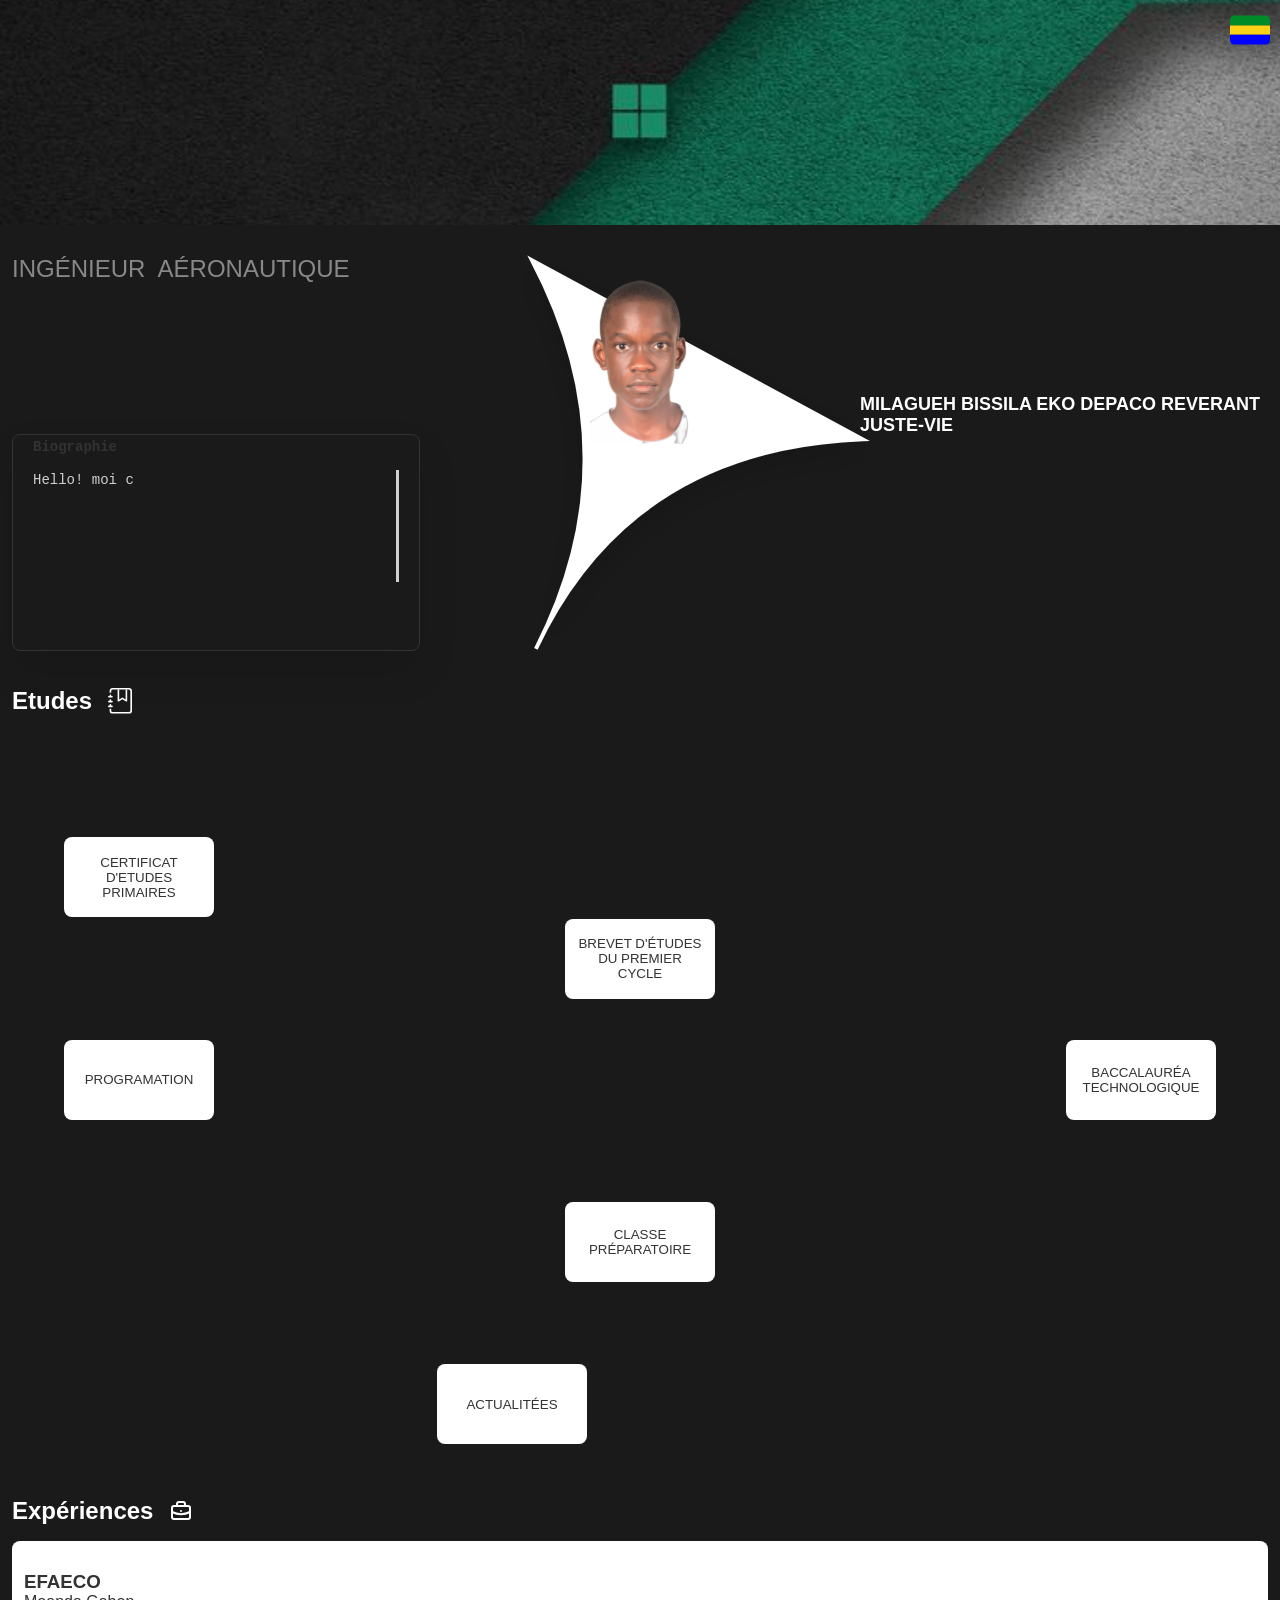
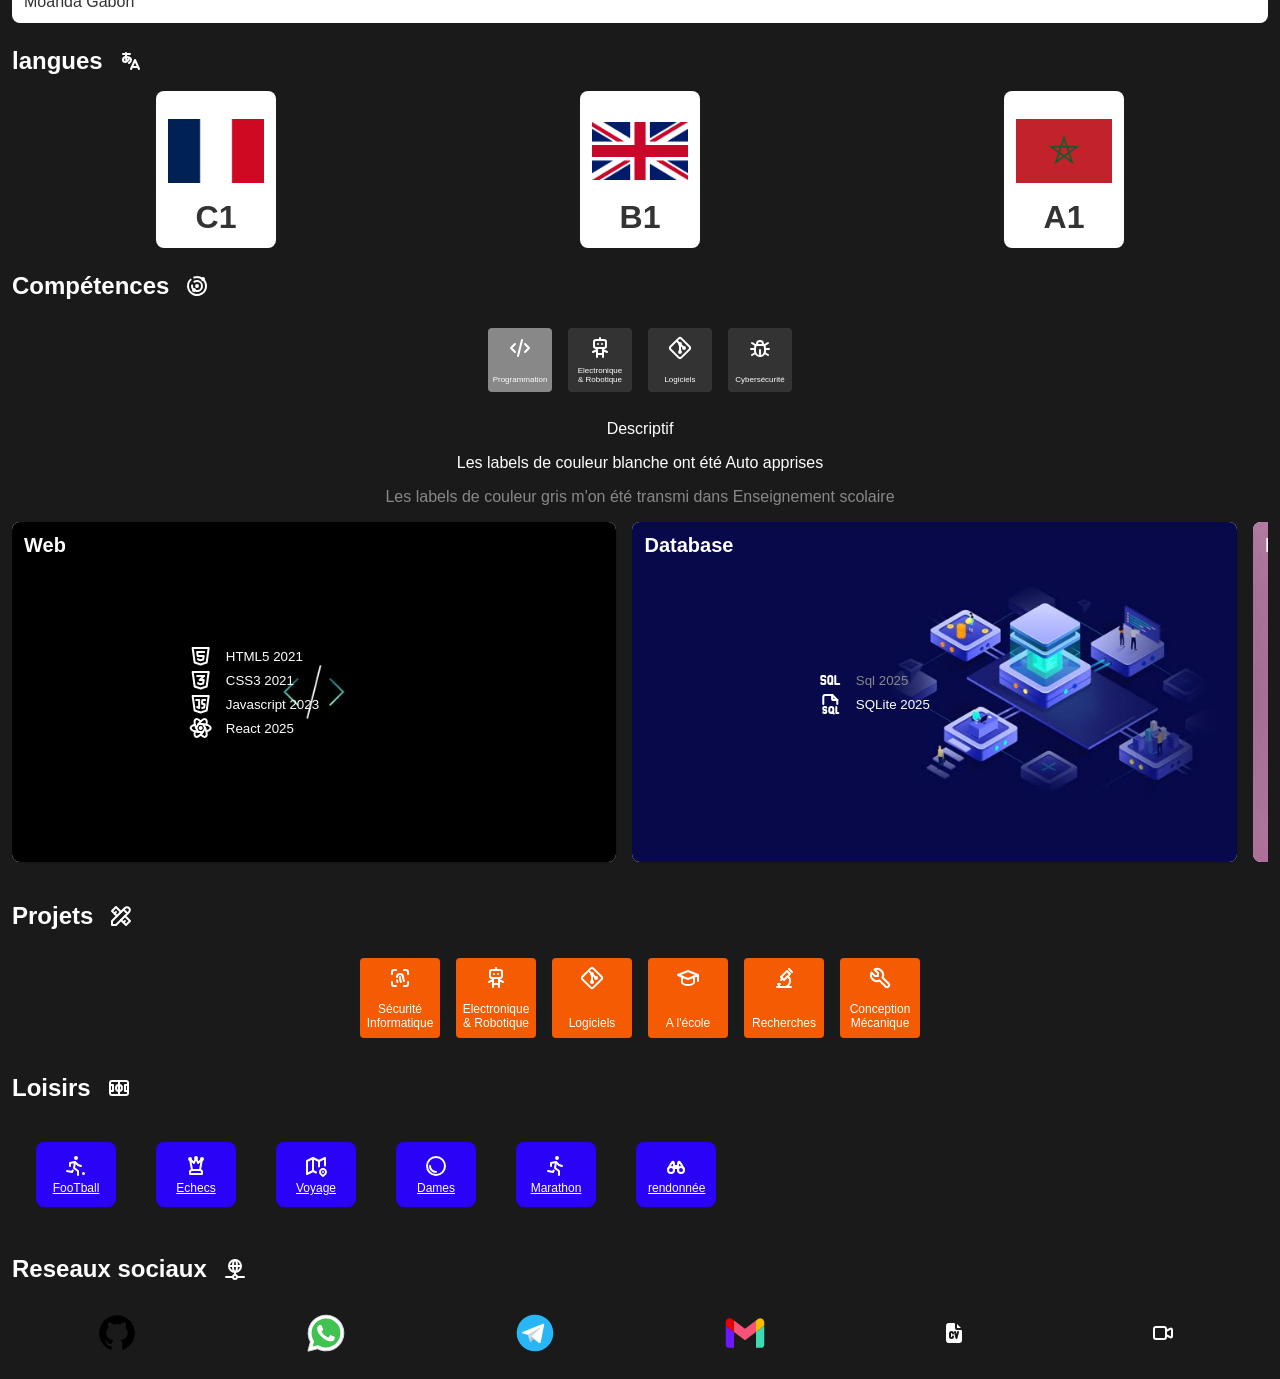
==== index.html @ 2ee3a668 "Update index.html modification de lien vers whatsapp" ====
<!DOCTYPE html>
<html lang="fr">
<head>
    <meta charset="UTF-8">
    <meta name="viewport" content="width=device-width, initial-scale=1.0">
    <title>Document</title>
    <link rel="stylesheet" href="stylePortfolio.css">
    
</head>
<body>

    <header>
        <img src="" alt="" class="Coverimg" id="Coverimg">
        <svg title="Nationalité Gabonaise" class="Gabon" xmlns="http://www.w3.org/2000/svg" width="200" height="200" viewBox="0 0 36 36"><path fill="#008B29" d="M32 5H4a4 4 0 0 0-4 4v5h36V9a4 4 0 0 0-4-4z"/><path fill="#0000FF" d="M0 27a4 4 0 0 0 4 4h28a4 4 0 0 0 4-4v-5H0v5z"/><path fill="#FCD116" d="M0 14h36v8H0z"/></svg> 
    </header>


    <section class="presentaion">
        <svg class="FormeProfil" id="FormeProfil" viewBox="0 0 400 400" xmlns="http://www.w3.org/2000/svg">
            <defs>
                <filter id="softShadow" x="-20%" y="-20%" width="140%" height="140%">
                    <feDropShadow dx="0" dy="8" stdDeviation="12" flood-opacity="0.15"></feDropShadow>
                </filter>

                <linearGradient id="rockGrad" x1="0" y1="0" x2="1" y2="1">
                    <stop offset="0%" stop-color="#ffffff"></stop>
                    <stop offset="100%" stop-color="#ffffff"></stop>
                </linearGradient>
            </defs>
            <path id="rockPath" fill="url(#rockGrad)" stroke="#ffffff" stroke-width="3" filter="url(#softShadow)" d="M 374.06851574737817 191.71753227519508 Q 192.2144876079556 198.78381677931674, 118.66005290599007 355.3261030809025 Q 196.21424518255023 204.40063538073244, 115.58707370107484 51.78526463526034 Z"></path>

        </svg>

        <img src="images/P.png" class="imgProfile" id="imgProfile" alt="Image de profile">
        

        <span class="profession"><span>Ingénieur</span> <span>Aéronautique</span> </span>

        <div class="Biographie">
            <h2>Biographie</h2>
            <p id="typewriter-text"></p>
        </div>

        <h1 class="noms">MILAGUEH BISSILA EKO  Depaco Reverant Juste-Vie</h1>

    </section>


    <section id="Etudes">
        <h2>
            Etudes
            <svg xmlns="http://www.w3.org/2000/svg" width="2vw" height="2vw" fill="currentColor" class="bi bi-journal-bookmark" viewBox="0 0 16 16">
                <path fill-rule="evenodd" d="M6 8V1h1v6.117L8.743 6.07a.5.5 0 0 1 .514 0L11 7.117V1h1v7a.5.5 0 0 1-.757.429L9 7.083 6.757 8.43A.5.5 0 0 1 6 8"/>
                <path d="M3 0h10a2 2 0 0 1 2 2v12a2 2 0 0 1-2 2H3a2 2 0 0 1-2-2v-1h1v1a1 1 0 0 0 1 1h10a1 1 0 0 0 1-1V2a1 1 0 0 0-1-1H3a1 1 0 0 0-1 1v1H1V2a2 2 0 0 1 2-2"/>
                <path d="M1 5v-.5a.5.5 0 0 1 1 0V5h.5a.5.5 0 0 1 0 1h-2a.5.5 0 0 1 0-1zm0 3v-.5a.5.5 0 0 1 1 0V8h.5a.5.5 0 0 1 0 1h-2a.5.5 0 0 1 0-1zm0 3v-.5a.5.5 0 0 1 1 0v.5h.5a.5.5 0 0 1 0 1h-2a.5.5 0 0 1 0-1z"/>
            </svg>
        </h2>

        

        <button class="BlockEtudes" id="Block1"> Certificat d'etudes primaires</button>
        <button class="BlockEtudes" id="Block2"> Brevet D'études du premier cycle</button>
        <button class="BlockEtudes" id="Block3"> Baccalauréa Technologique</button>
        <button class="BlockEtudes" id="Block4"> programation</button>
        <button class="BlockEtudes" id="Block5"> Classe préparatoire</button>
        <button class="BlockEtudes" id="Block6"> Actualitées</button>

        <svg id="connections" width="100%" height="100%">
            <path id="line1" stroke="white" fill="none" stroke-width="2"/>
            <path id="line2" stroke="white" fill="none" stroke-width="2"/>
            <path id="line3" stroke="white" fill="none" stroke-width="2"/>
            <path id="line4" stroke="white" fill="none" stroke-width="2"/>
            <path id="line5" stroke="white" fill="none" stroke-width="2"/>
        </svg>

    </section>

    <section class="Expériences">
        <h2>
            Expériences
            <svg  xmlns="http://www.w3.org/2000/svg"  width="24"  height="24"  viewBox="0 0 24 24"  fill="none"  stroke="currentColor"  stroke-width="2"  stroke-linecap="round"  stroke-linejoin="round"  class="icon icon-tabler icons-tabler-outline icon-tabler-briefcase"><path stroke="none" d="M0 0h24v24H0z" fill="none"/><path d="M3 7m0 2a2 2 0 0 1 2 -2h14a2 2 0 0 1 2 2v9a2 2 0 0 1 -2 2h-14a2 2 0 0 1 -2 -2z" /><path d="M8 7v-2a2 2 0 0 1 2 -2h4a2 2 0 0 1 2 2v2" /><path d="M12 12l0 .01" /><path d="M3 13a20 20 0 0 0 18 0" /></svg>
        </h2>

        <div class="boxExpérience">
            <img src="" alt="">
            <h3>EFAECO</h3>
            <span>Moanda Gabon</span>
            <link rel="stylesheet" href="">
        </div>

    </section>

    <section class="Sectionlangues">
        <h2>
            langues
            <svg  xmlns="http://www.w3.org/2000/svg"  width="24"  height="24"  viewBox="0 0 24 24"  fill="none"  stroke="currentColor"  stroke-width="2"  stroke-linecap="round"  stroke-linejoin="round"  class="icon icon-tabler icons-tabler-outline icon-tabler-language-hiragana"><path stroke="none" d="M0 0h24v24H0z" fill="none"/><path d="M4 5h7" /><path d="M7 4c0 4.846 0 7 .5 8" /><path d="M10 8.5c0 2.286 -2 4.5 -3.5 4.5s-2.5 -1.135 -2.5 -2c0 -2 1 -3 3 -3s5 .57 5 2.857c0 1.524 -.667 2.571 -2 3.143" /><path d="M12 20l4 -9l4 9" /><path d="M19.1 18h-6.2" /></svg>
        </h2>

        <div class="langues">
            <div class="BoxLangue">
                <img src="images/FlagFrance.png" alt="">
                <span>C1</span>

            </div>

            <div class="BoxLangue">
                <img src="images/FlagUKingdom.png" alt="flag of united kingdom">
                <span>B1</span>

            </div>

            <div class="BoxLangue">
                <img src="images/FlagMorocco.png" alt="">
                <span>A1</span>
            </div>
        </div>





    </section>

    <section class="Compétences">
        <h2>
            Compétences
            <svg  xmlns="http://www.w3.org/2000/svg"  width="24"  height="24"  viewBox="0 0 24 24"  fill="none"  stroke="currentColor"  stroke-width="2"  stroke-linecap="round"  stroke-linejoin="round"  class="icon icon-tabler icons-tabler-outline icon-tabler-universe"><path stroke="none" d="M0 0h24v24H0z" fill="none"/><path d="M7.027 11.477a5 5 0 1 0 5.496 -4.45a4.951 4.951 0 0 0 -3.088 .681" /><path d="M5.636 5.636a9 9 0 1 0 3.555 -2.188" /><path d="M18 5m-1 0a1 1 0 1 0 2 0a1 1 0 1 0 -2 0" /><path d="M12 12m-1 0a1 1 0 1 0 2 0a1 1 0 1 0 -2 0" /><path d="M9 16m-1 0a1 1 0 1 0 2 0a1 1 0 1 0 -2 0" /></svg>
        </h2>

        <nav class="menuComptétences">
            <ul>
                <li>
                    <button data-btn="prog" class="comptBtn BtnOrange">
                        <svg  xmlns="http://www.w3.org/2000/svg"  width="24"  height="24"  viewBox="0 0 24 24"  fill="none"  stroke="currentColor"  stroke-width="2"  stroke-linecap="round"  stroke-linejoin="round"  class="icon icon-tabler icons-tabler-outline icon-tabler-code"><path stroke="none" d="M0 0h24v24H0z" fill="none"/><path d="M7 8l-4 4l4 4" /><path d="M17 8l4 4l-4 4" /><path d="M14 4l-4 16" /></svg>
                        <span>Programmation</span>

                    </button>
                </li>
                <li>
                    <button data-btn="elect" class="comptBtn">
                        <svg  xmlns="http://www.w3.org/2000/svg"  width="24"  height="24"  viewBox="0 0 24 24"  fill="none"  stroke="currentColor"  stroke-width="2"  stroke-linecap="round"  stroke-linejoin="round"  class="icon icon-tabler icons-tabler-outline icon-tabler-robot"><path stroke="none" d="M0 0h24v24H0z" fill="none"/><path d="M6 4m0 2a2 2 0 0 1 2 -2h8a2 2 0 0 1 2 2v4a2 2 0 0 1 -2 2h-8a2 2 0 0 1 -2 -2z" /><path d="M12 2v2" /><path d="M9 12v9" /><path d="M15 12v9" /><path d="M5 16l4 -2" /><path d="M15 14l4 2" /><path d="M9 18h6" /><path d="M10 8v.01" /><path d="M14 8v.01" /></svg>
                        <span>Electronique & Robotique</span>
                    </button>
                </li>
                <li>
                    <button data-btn="logi" class="comptBtn">
                        <svg  xmlns="http://www.w3.org/2000/svg"  width="24"  height="24"  viewBox="0 0 24 24"  fill="none"  stroke="currentColor"  stroke-width="2"  stroke-linecap="round"  stroke-linejoin="round"  class="icon icon-tabler icons-tabler-outline icon-tabler-brand-git"><path stroke="none" d="M0 0h24v24H0z" fill="none"/><path d="M16 12m-1 0a1 1 0 1 0 2 0a1 1 0 1 0 -2 0" /><path d="M12 8m-1 0a1 1 0 1 0 2 0a1 1 0 1 0 -2 0" /><path d="M12 16m-1 0a1 1 0 1 0 2 0a1 1 0 1 0 -2 0" /><path d="M12 15v-6" /><path d="M15 11l-2 -2" /><path d="M11 7l-1.9 -1.9" /><path d="M13.446 2.6l7.955 7.954a2.045 2.045 0 0 1 0 2.892l-7.955 7.955a2.045 2.045 0 0 1 -2.892 0l-7.955 -7.955a2.045 2.045 0 0 1 0 -2.892l7.955 -7.955a2.045 2.045 0 0 1 2.892 0z" /></svg>
                        <span>Logiciels</span>
                    </button>
                </li>
                <li>
                    <button data-btn="cyber" class="comptBtn">
                        <svg  xmlns="http://www.w3.org/2000/svg"  width="24"  height="24"  viewBox="0 0 24 24"  fill="none"  stroke="currentColor"  stroke-width="2"  stroke-linecap="round"  stroke-linejoin="round"  class="icon icon-tabler icons-tabler-outline icon-tabler-bug"><path stroke="none" d="M0 0h24v24H0z" fill="none"/><path d="M9 9v-1a3 3 0 0 1 6 0v1" /><path d="M8 9h8a6 6 0 0 1 1 3v3a5 5 0 0 1 -10 0v-3a6 6 0 0 1 1 -3" /><path d="M3 13l4 0" /><path d="M17 13l4 0" /><path d="M12 20l0 -6" /><path d="M4 19l3.35 -2" /><path d="M20 19l-3.35 -2" /><path d="M4 7l3.75 2.4" /><path d="M20 7l-3.75 2.4" /></svg>
                        <span>Cybersécurité</span>
                    </button>
                </li>
            </ul>
        </nav>

        <span style="color: #fff; width: 100%; text-align: center;">Descriptif</span>
        <div style="display: flex; width: 100%; flex-direction: column; text-align: center; gap: 1em;">
            <span style="color: #fff;"> Les labels de couleur blanche ont été Auto apprises</span>
            <span style="color: #888;"> Les labels de couleur gris m'on été transmi dans Enseignement scolaire </span>
        </div>
        
        <div id="Prog" class="ctnCompétences ">

            <button class="Boite colorWhite">
                <div class="StructureCtn">
                    <h2>Web</h2>
                    <img src="images/webbg.jpeg" alt="" class="imgBox">
                    <ul>
                        <li>
                            <svg  xmlns="http://www.w3.org/2000/svg"  width="24"  height="24"  viewBox="0 0 24 24"  fill="none"  stroke="currentColor"  stroke-width="2"  stroke-linecap="round"  stroke-linejoin="round"  class="icon icon-tabler icons-tabler-outline icon-tabler-brand-html5"><path stroke="none" d="M0 0h24v24H0z" fill="none"/><path d="M20 4l-2 14.5l-6 2l-6 -2l-2 -14.5z" /><path d="M15.5 8h-7l.5 4h6l-.5 3.5l-2.5 .75l-2.5 -.75l-.1 -.5" /></svg>
                            <span>HTML5  2021</span>
                        </li>
                        <li>
                            <svg  xmlns="http://www.w3.org/2000/svg"  width="24"  height="24"  viewBox="0 0 24 24"  fill="none"  stroke="currentColor"  stroke-width="2"  stroke-linecap="round"  stroke-linejoin="round"  class="icon icon-tabler icons-tabler-outline icon-tabler-brand-css3"><path stroke="none" d="M0 0h24v24H0z" fill="none"/><path d="M20 4l-2 14.5l-6 2l-6 -2l-2 -14.5z" /><path d="M8.5 8h7l-4.5 4h4l-.5 3.5l-2.5 .75l-2.5 -.75l-.1 -.5" /></svg>
                            <span>CSS3 2021</span>
                        </li>
                        <li>
                            <svg  xmlns="http://www.w3.org/2000/svg"  width="24"  height="24"  viewBox="0 0 24 24"  fill="none"  stroke="currentColor"  stroke-width="2"  stroke-linecap="round"  stroke-linejoin="round"  class="icon icon-tabler icons-tabler-outline icon-tabler-brand-javascript"><path stroke="none" d="M0 0h24v24H0z" fill="none"/><path d="M20 4l-2 14.5l-6 2l-6 -2l-2 -14.5z" /><path d="M7.5 8h3v8l-2 -1" /><path d="M16.5 8h-2.5a.5 .5 0 0 0 -.5 .5v3a.5 .5 0 0 0 .5 .5h1.423a.5 .5 0 0 1 .495 .57l-.418 2.93l-2 .5" /></svg>
                            <span>Javascript 2023</span>
                        </li>
                        <li>
                            <svg  xmlns="http://www.w3.org/2000/svg"  width="24"  height="24"  viewBox="0 0 24 24"  fill="none"  stroke="currentColor"  stroke-width="2"  stroke-linecap="round"  stroke-linejoin="round"  class="icon icon-tabler icons-tabler-outline icon-tabler-brand-react"><path stroke="none" d="M0 0h24v24H0z" fill="none"/><path d="M6.306 8.711c-2.602 .723 -4.306 1.926 -4.306 3.289c0 2.21 4.477 4 10 4c.773 0 1.526 -.035 2.248 -.102" /><path d="M17.692 15.289c2.603 -.722 4.308 -1.926 4.308 -3.289c0 -2.21 -4.477 -4 -10 -4c-.773 0 -1.526 .035 -2.25 .102" /><path d="M6.305 15.287c-.676 2.615 -.485 4.693 .695 5.373c1.913 1.105 5.703 -1.877 8.464 -6.66c.387 -.67 .733 -1.339 1.036 -2" /><path d="M17.694 8.716c.677 -2.616 .487 -4.696 -.694 -5.376c-1.913 -1.105 -5.703 1.877 -8.464 6.66c-.387 .67 -.733 1.34 -1.037 2" /><path d="M12 5.424c-1.925 -1.892 -3.82 -2.766 -5 -2.084c-1.913 1.104 -1.226 5.877 1.536 10.66c.386 .67 .793 1.304 1.212 1.896" /><path d="M12 18.574c1.926 1.893 3.821 2.768 5 2.086c1.913 -1.104 1.226 -5.877 -1.536 -10.66c-.375 -.65 -.78 -1.283 -1.212 -1.897" /><path d="M11.5 12.866a1 1 0 1 0 1 -1.732a1 1 0 0 0 -1 1.732z" /></svg>
                            <span>React 2025</span>
                        </li>
                    </ul>

                </div>    
            </button>

            <button class="Boite colorWhite">
                <div class="StructureCtn">
                    <h2>Database</h2>
                    <img src="images/télécharger.jpeg" alt="" class="imgBox">
                    <ul>
                        <li>
                            <svg  xmlns="http://www.w3.org/2000/svg"  width="24"  height="24"  viewBox="0 0 24 24"  fill="none"  stroke="currentColor"  stroke-width="2"  stroke-linecap="round"  stroke-linejoin="round"  class="icon icon-tabler icons-tabler-outline icon-tabler-sql"><path stroke="none" d="M0 0h24v24H0z" fill="none"/><path d="M12 8a2 2 0 0 1 2 2v4a2 2 0 1 1 -4 0v-4a2 2 0 0 1 2 -2z" /><path d="M17 8v8h4" /><path d="M13 15l1 1" /><path d="M3 15a1 1 0 0 0 1 1h2a1 1 0 0 0 1 -1v-2a1 1 0 0 0 -1 -1h-2a1 1 0 0 1 -1 -1v-2a1 1 0 0 1 1 -1h2a1 1 0 0 1 1 1" /></svg>
                            <span style="color: #888;">Sql 2025</span>
                        </li>
                        <li>
                            <svg  xmlns="http://www.w3.org/2000/svg"  width="24"  height="24"  viewBox="0 0 24 24"  fill="none"  stroke="currentColor"  stroke-width="2"  stroke-linecap="round"  stroke-linejoin="round"  class="icon icon-tabler icons-tabler-outline icon-tabler-file-type-sql"><path stroke="none" d="M0 0h24v24H0z" fill="none"/><path d="M14 3v4a1 1 0 0 0 1 1h4" /><path d="M14 3v4a1 1 0 0 0 1 1h4" /><path d="M5 20.25c0 .414 .336 .75 .75 .75h1.25a1 1 0 0 0 1 -1v-1a1 1 0 0 0 -1 -1h-1a1 1 0 0 1 -1 -1v-1a1 1 0 0 1 1 -1h1.25a.75 .75 0 0 1 .75 .75" /><path d="M5 12v-7a2 2 0 0 1 2 -2h7l5 5v4" /><path d="M18 15v6h2" /><path d="M13 15a2 2 0 0 1 2 2v2a2 2 0 1 1 -4 0v-2a2 2 0 0 1 2 -2z" /><path d="M14 20l1.5 1.5" /></svg>
                            <span>SQLite 2025</span>
                        </li>
                    </ul>
                </div>
            </button>

            <button class="Boite colorWhite">
                <div class="StructureCtn">
                    <h2>Back-End</h2>
                    <img src="images/télécharger (3).jpg" alt="" class="imgBox">
                    <ul>
                        <li>
                            <svg  xmlns="http://www.w3.org/2000/svg"  width="24"  height="24"  viewBox="0 0 24 24"  fill="none"  stroke="currentColor"  stroke-width="2"  stroke-linecap="round"  stroke-linejoin="round"  class="icon icon-tabler icons-tabler-outline icon-tabler-brand-php"><path stroke="none" d="M0 0h24v24H0z" fill="none"/><path d="M12 12m-10 0a10 9 0 1 0 20 0a10 9 0 1 0 -20 0" /><path d="M5.5 15l.395 -1.974l.605 -3.026h1.32a1 1 0 0 1 .986 1.164l-.167 1a1 1 0 0 1 -.986 .836h-1.653" /><path d="M15.5 15l.395 -1.974l.605 -3.026h1.32a1 1 0 0 1 .986 1.164l-.167 1a1 1 0 0 1 -.986 .836h-1.653" /><path d="M12 7.5l-1 5.5" /><path d="M11.6 10h2.4l-.5 3" /></svg>
                            <span>PHP 2023</span>
                        </li>
                        <li>
                            <svg  xmlns="http://www.w3.org/2000/svg"  width="24"  height="24"  viewBox="0 0 24 24"  fill="none"  stroke="currentColor"  stroke-width="2"  stroke-linecap="round"  stroke-linejoin="round"  class="icon icon-tabler icons-tabler-outline icon-tabler-brand-nodejs"><path stroke="none" d="M0 0h24v24H0z" fill="none"/><path d="M9 9v8.044a2 2 0 0 1 -2.996 1.734l-1.568 -.9a3 3 0 0 1 -1.436 -2.561v-6.635a3 3 0 0 1 1.436 -2.56l6 -3.667a3 3 0 0 1 3.128 0l6 3.667a3 3 0 0 1 1.436 2.561v6.634a3 3 0 0 1 -1.436 2.56l-6 3.667a3 3 0 0 1 -3.128 0" /><path d="M17 9h-3.5a1.5 1.5 0 0 0 0 3h2a1.5 1.5 0 0 1 0 3h-3.5" /></svg>
                            <span>Node.js en cours</span>
                        </li>
                    </ul>
                    

                </div>
                
            </button>

            <button class="Boite colorWhite">
                <div class="StructureCtn">
                    <h2>Sofware</h2>
                    <img src="images/I love coding.jpg" alt="" class="imgBox">
                    <ul>
                        <li>
                            <svg  xmlns="http://www.w3.org/2000/svg"  width="24"  height="24"  viewBox="0 0 24 24"  fill="none"  stroke="currentColor"  stroke-width="2"  stroke-linecap="round"  stroke-linejoin="round"  class="icon icon-tabler icons-tabler-outline icon-tabler-brand-python"><path stroke="none" d="M0 0h24v24H0z" fill="none"/><path d="M12 9h-7a2 2 0 0 0 -2 2v4a2 2 0 0 0 2 2h3" /><path d="M12 15h7a2 2 0 0 0 2 -2v-4a2 2 0 0 0 -2 -2h-3" /><path d="M8 9v-4a2 2 0 0 1 2 -2h4a2 2 0 0 1 2 2v5a2 2 0 0 1 -2 2h-4a2 2 0 0 0 -2 2v5a2 2 0 0 0 2 2h4a2 2 0 0 0 2 -2v-4" /><path d="M11 6l0 .01" /><path d="M13 18l0 .01" /></svg>
                            <span>Python 2021</span>
                        </li>
                        <li>
                            <svg  xmlns="http://www.w3.org/2000/svg"  width="24"  height="24"  viewBox="0 0 24 24"  fill="none"  stroke="currentColor"  stroke-width="2"  stroke-linecap="round"  stroke-linejoin="round"  class="icon icon-tabler icons-tabler-outline icon-tabler-brand-react-native"><path stroke="none" d="M0 0h24v24H0z" fill="none"/><path d="M6.357 9c-2.637 .68 -4.357 1.845 -4.357 3.175c0 2.107 4.405 3.825 9.85 3.825c.74 0 1.26 -.039 1.95 -.097" /><path d="M9.837 15.9c-.413 -.596 -.806 -1.133 -1.18 -1.8c-2.751 -4.9 -3.488 -9.77 -1.63 -10.873c1.15 -.697 3.047 .253 4.974 2.254" /><path d="M6.429 15.387c-.702 2.688 -.56 4.716 .56 5.395c1.783 1.08 5.387 -1.958 8.043 -6.804c.36 -.67 .683 -1.329 .968 -1.978" /><path d="M12 18.52c1.928 2 3.817 2.95 4.978 2.253c1.85 -1.102 1.121 -5.972 -1.633 -10.873c-.384 -.677 -.777 -1.204 -1.18 -1.8" /><path d="M17.66 15c2.612 -.687 4.34 -1.85 4.34 -3.176c0 -2.11 -4.408 -3.824 -9.845 -3.824c-.747 0 -1.266 .029 -1.955 .087" /><path d="M8 12c.285 -.66 .607 -1.308 .968 -1.978c2.647 -4.844 6.253 -7.89 8.046 -6.801c1.11 .679 1.262 2.706 .56 5.393" /><path d="M12.26 12.015h-.01c-.01 .13 -.12 .24 -.26 .24a.263 .263 0 0 1 -.25 -.26c0 -.14 .11 -.25 .24 -.25h-.01c.13 -.01 .25 .11 .25 .24" /></svg>
                            <span>React Native Js 2025</span>
                        </li>
                        <li>
                            <svg  xmlns="http://www.w3.org/2000/svg"  width="24"  height="24"  viewBox="0 0 24 24"  fill="none"  stroke="currentColor"  stroke-width="2"  stroke-linecap="round"  stroke-linejoin="round"  class="icon icon-tabler icons-tabler-outline icon-tabler-letter-c-small"><path stroke="none" d="M0 0h24v24H0z" fill="none"/><path d="M14 10a2 2 0 1 0 -4 0v4a2 2 0 1 0 4 0" /></svg>
                            <span style="color: #888;">C 2024</span>
                        </li>
                        <li>
                            <svg  xmlns="http://www.w3.org/2000/svg"  width="24"  height="24"  viewBox="0 0 24 24"  fill="none"  stroke="currentColor"  stroke-width="2"  stroke-linecap="round"  stroke-linejoin="round"  class="icon icon-tabler icons-tabler-outline icon-tabler-brand-typescript"><path stroke="none" d="M0 0h24v24H0z" fill="none"/><path d="M15 17.5c.32 .32 .754 .5 1.207 .5h.543c.69 0 1.25 -.56 1.25 -1.25v-.25a1.5 1.5 0 0 0 -1.5 -1.5a1.5 1.5 0 0 1 -1.5 -1.5v-.25c0 -.69 .56 -1.25 1.25 -1.25h.543c.453 0 .887 .18 1.207 .5" /><path d="M9 12h4" /><path d="M11 12v6" /><path d="M21 19v-14a2 2 0 0 0 -2 -2h-14a2 2 0 0 0 -2 2v14a2 2 0 0 0 2 2h14a2 2 0 0 0 2 -2z" /></svg>
                            <span>typeScript 2025</span>
                        </li>
                    </ul>
                </div>
                
            </button>

            <button class="Boite colorWhite">
                         <div class="StructureCtn">
                    <h2>Shell</h2>
                    <img class="imgBox" src="images/Bash shell and its utility in programming field.jpg" alt="">
                    <ul>
                        <li>
                            <svg  xmlns="http://www.w3.org/2000/svg"  width="24"  height="24"  viewBox="0 0 24 24"  fill="none"  stroke="currentColor"  stroke-width="2"  stroke-linecap="round"  stroke-linejoin="round"  class="icon icon-tabler icons-tabler-outline icon-tabler-brand-powershell"><path stroke="none" d="M0 0h24v24H0z" fill="none"/><path d="M4.887 20h11.868c.893 0 1.664 -.665 1.847 -1.592l2.358 -12c.212 -1.081 -.442 -2.14 -1.462 -2.366a1.784 1.784 0 0 0 -.385 -.042h-11.868c-.893 0 -1.664 .665 -1.847 1.592l-2.358 12c-.212 1.081 .442 2.14 1.462 2.366c.127 .028 .256 .042 .385 .042z" /><path d="M9 8l4 4l-6 4" /><path d="M12 16h3" /></svg>
                            <span>Powershell 2020</span>
                        </li>
                        <li>
                            <svg  xmlns="http://www.w3.org/2000/svg"  width="24"  height="24"  viewBox="0 0 24 24"  fill="none"  stroke="currentColor"  stroke-width="2"  stroke-linecap="round"  stroke-linejoin="round"  class="icon icon-tabler icons-tabler-outline icon-tabler-code-circle"><path stroke="none" d="M0 0h24v24H0z" fill="none"/><path d="M10 14l-2 -2l2 -2" /><path d="M14 10l2 2l-2 2" /><path d="M12 12m-9 0a9 9 0 1 0 18 0a9 9 0 1 0 -18 0" /></svg>
                            <span>Batch 2020</span>
                        </li>
                        <li>
                            <svg  xmlns="http://www.w3.org/2000/svg"  width="24"  height="24"  viewBox="0 0 24 24"  fill="none"  stroke="currentColor"  stroke-width="2"  stroke-linecap="round"  stroke-linejoin="round"  class="icon icon-tabler icons-tabler-outline icon-tabler-brand-ubuntu"><path stroke="none" d="M0 0h24v24H0z" fill="none"/><path d="M12 5m-2 0a2 2 0 1 0 4 0a2 2 0 1 0 -4 0" /><path d="M17.723 7.41a7.992 7.992 0 0 0 -3.74 -2.162m-3.971 0a7.993 7.993 0 0 0 -3.789 2.216m-1.881 3.215a8 8 0 0 0 -.342 2.32c0 .738 .1 1.453 .287 2.132m1.96 3.428a7.993 7.993 0 0 0 3.759 2.19m4 0a7.993 7.993 0 0 0 3.747 -2.186m1.962 -3.43a8.008 8.008 0 0 0 .287 -2.131c0 -.764 -.107 -1.503 -.307 -2.203" /><path d="M5 17m-2 0a2 2 0 1 0 4 0a2 2 0 1 0 -4 0" /><path d="M19 17m-2 0a2 2 0 1 0 4 0a2 2 0 1 0 -4 0" /></svg>
                            <span>Ubuntu 2025</span>
                        </li>

                        <li>
                            <div class="kali">
                                <svg xmlns="http://www.w3.org/2000/svg" fill="#fff" width="800px" height="800px" viewBox="0 0 24 24" role="img"><path d="M12.778 5.943s-1.97-.13-5.327.92c-3.42 1.07-5.36 2.587-5.36 2.587s5.098-2.847 10.852-3.008zm7.351 3.095.257-.017s-1.468-1.78-4.278-2.648c1.58.642 2.954 1.493 4.021 2.665zm.42.74c.039-.068.166.217.263.337.004.024.01.039-.045.027-.005-.025-.013-.032-.013-.032s-.135-.08-.177-.137c-.041-.057-.049-.157-.028-.195zm3.448 8.479s.312-3.578-5.31-4.403a18.277 18.277 0 0 0-2.524-.187c-4.506.06-4.67-5.197-1.275-5.462 1.407-.116 3.087.643 4.73 1.408-.007.204.002.385.136.552.134.168.648.35.813.445.164.094.691.43 1.014.85.07-.131.654-.512.654-.512s-.14.003-.465-.119c-.326-.122-.713-.49-.722-.511-.01-.022-.015-.055.06-.07.059-.049-.072-.207-.13-.265-.058-.058-.445-.716-.454-.73-.009-.016-.012-.031-.04-.05-.085-.027-.46.04-.46.04s-.575-.283-.774-.893c.003.107-.099.224 0 .469-.3-.127-.558-.344-.762-.88-.12.305 0 .499 0 .499s-.707-.198-.82-.85c-.124.293 0 .469 0 .469s-1.153-.602-3.069-.61c-1.283-.118-1.55-2.374-1.43-2.754 0 0-1.85-.975-5.493-1.406-3.642-.43-6.628-.065-6.628-.065s6.45-.31 11.617 1.783c.176.785.704 2.094.989 2.723-.815.563-1.733 1.092-1.876 2.97-.143 1.878 1.472 3.53 3.474 3.58 1.9.102 3.214.116 4.806.942 1.52.84 2.766 3.4 2.89 5.703.132-1.709-.509-5.383-3.5-6.498 4.181.732 4.549 3.832 4.549 3.832zM12.68 5.663l-.15-.485s-2.484-.441-5.822-.204C3.37 5.211 0 6.38 0 6.38s6.896-1.735 12.68-.717z"/></svg>
                            </div>
                            <span>
                                Kali Linux 2021
                            </span>
                        </li>

                        <li>
                            <svg  xmlns="http://www.w3.org/2000/svg"  width="24"  height="24"  viewBox="0 0 24 24"  fill="none"  stroke="currentColor"  stroke-width="2"  stroke-linecap="round"  stroke-linejoin="round"  class="icon icon-tabler icons-tabler-outline icon-tabler-device-desktop-code"><path stroke="none" d="M0 0h24v24H0z" fill="none"/><path d="M12.5 16h-8.5a1 1 0 0 1 -1 -1v-10a1 1 0 0 1 1 -1h16a1 1 0 0 1 1 1v8" /><path d="M7 20h4" /><path d="M9 16v4" /><path d="M20 21l2 -2l-2 -2" /><path d="M17 17l-2 2l2 2" /></svg>
                            <span>Visual Basic Script 2020</span>
                        </li>
                    </ul>
                </div>  

                
            </button>
            
            <button class="Boite colorWhite">
                <div class="StructureCtn">
                    <h2>Mobile</h2>
                    <img src="images/ReduxEtReact.png" alt="" class="imgBox">
                    <ul>
                        <li>
                            <svg  xmlns="http://www.w3.org/2000/svg"  width="24"  height="24"  viewBox="0 0 24 24"  fill="none"  stroke="currentColor"  stroke-width="2"  stroke-linecap="round"  stroke-linejoin="round"  class="icon icon-tabler icons-tabler-outline icon-tabler-brand-react"><path stroke="none" d="M0 0h24v24H0z" fill="none"/><path d="M6.306 8.711c-2.602 .723 -4.306 1.926 -4.306 3.289c0 2.21 4.477 4 10 4c.773 0 1.526 -.035 2.248 -.102" /><path d="M17.692 15.289c2.603 -.722 4.308 -1.926 4.308 -3.289c0 -2.21 -4.477 -4 -10 -4c-.773 0 -1.526 .035 -2.25 .102" /><path d="M6.305 15.287c-.676 2.615 -.485 4.693 .695 5.373c1.913 1.105 5.703 -1.877 8.464 -6.66c.387 -.67 .733 -1.339 1.036 -2" /><path d="M17.694 8.716c.677 -2.616 .487 -4.696 -.694 -5.376c-1.913 -1.105 -5.703 1.877 -8.464 6.66c-.387 .67 -.733 1.34 -1.037 2" /><path d="M12 5.424c-1.925 -1.892 -3.82 -2.766 -5 -2.084c-1.913 1.104 -1.226 5.877 1.536 10.66c.386 .67 .793 1.304 1.212 1.896" /><path d="M12 18.574c1.926 1.893 3.821 2.768 5 2.086c1.913 -1.104 1.226 -5.877 -1.536 -10.66c-.375 -.65 -.78 -1.283 -1.212 -1.897" /><path d="M11.5 12.866a1 1 0 1 0 1 -1.732a1 1 0 0 0 -1 1.732z" /></svg>
                            <span>React Native</span>
                        </li>
                        <li>
                            <svg  xmlns="http://www.w3.org/2000/svg"  width="24"  height="24"  viewBox="0 0 24 24"  fill="none"  stroke="currentColor"  stroke-width="2"  stroke-linecap="round"  stroke-linejoin="round"  class="icon icon-tabler icons-tabler-outline icon-tabler-brand-redux"><path stroke="none" d="M0 0h24v24H0z" fill="none"/><path d="M16.54 7c-.805 -2.365 -2.536 -4 -4.54 -4c-2.774 0 -5.023 2.632 -5.023 6.496c0 1.956 1.582 4.727 2.512 6" /><path d="M4.711 11.979c-1.656 1.877 -2.214 4.185 -1.211 5.911c1.387 2.39 5.138 2.831 8.501 .9c1.703 -.979 2.875 -3.362 3.516 -4.798" /><path d="M15.014 19.99c2.511 0 4.523 -.438 5.487 -2.1c1.387 -2.39 -.215 -5.893 -3.579 -7.824c-1.702 -.979 -4.357 -1.235 -5.927 -1.07" /><path d="M10.493 9.862c.48 .276 1.095 .112 1.372 -.366a1 1 0 0 0 -.367 -1.365a1.007 1.007 0 0 0 -1.373 .366a1 1 0 0 0 .368 1.365z" /><path d="M9.5 15.5m-1 0a1 1 0 1 0 2 0a1 1 0 1 0 -2 0" /><path d="M15.5 14m-1 0a1 1 0 1 0 2 0a1 1 0 1 0 -2 0" /></svg>
                            <span>Redux Toolkit</span>
                        </li>
                    </ul>

                </div>

                
            </button>

        </div>
        <div id="Electro" class="ctnCompétences CtnrNone">

            <button class="Boite colorWhite">
                <div class="StructureCtn">
                    <h2>Microcontroleurs</h2>
                    <img src="images/Dark Arduino Logo.jpeg" alt="" class="imgBox">
                    <ul>
                       <li>
                        <span>Adruino 2024</span>
                       </li>
                       <li>
                        <span>ESP32 2025</span>
                       </li>
                    </ul>

                </div>    
            </button>

            <button class="Boite ">
                <div class="StructureCtn">
                    <h2>Conception Automobile</h2>
                    <img src="images/Auto.png" alt="" class="imgBox">
                    <p style="width: 100%; font-size:  12px; top: 50%; left: 50%; transform: translate(-50%, -50%); font-weight: bold; position: absolute; z-index: 20; color: blue;">En 2020 pendant la période confinement je m'etait lancé le défit de construire de toutes pièce une voiture éléctrique.
                        <br>  Ce projet m'a permis d'apprendre beaucoup des notions dont j'ai la grande maitrises jusqu'à présent tel que: 
                       <br> <br><span style="color: yellow;">le designe automobile de base</span><br>
                        <span style="color: yellow;">la conception de châsis automobile</span><br>

                        <br><span style="color: yellow;">les moteurs éléctrique à courant alternatif</span>
                    </p>
                   

                </div>
                
            </button>

            <button class="Boite colorWhite">
                <div class="StructureCtn">
                    <h2>Electronique</h2>
                    <img src="images/electronique.png" alt="" class="imgBox">
                    <ul>
                        <li style="color: #888;">Electronique</li>
                        <li style="color: #888;">Electrothechnique</li>
                    </ul>
                </div>
                
            </button>



        </div>
        <div id="Logiciels" class="ctnCompétences CtnrNone">

            <button class="Boite colorWhite">
                <div class="StructureCtn">
                    <h2>Modélisation 3D</h2>
                    <img src="images/Modélisation3D.jpeg" alt="" class="imgBox">
                    <ul>
                        <li>
                            <span>Catia V5 2024</span>
                        </li>
                        <li>
                            <span>Pyvot 0.6 2023</span>
                        </li>
                        
                        
                    </ul>

                </div>    
            </button>

            <button class="Boite colorWhite">
                <div class="StructureCtn">
                    <h2>Electronique</h2>
                    <img src="images/SoftWare.png" alt="" class="imgBox">
                    <ul>
                        <li>
                            <span>EasyEDA Pro 2025</span>
                        </li>
                        <li>
                            <span>Gda-sim 2022</span>
                        </li>
                        
                    </ul>
                </div>
            </button>

            <button class="Boite">
                <div class="StructureCtn">
                    <h2>Office</h2>
                    <img src="images/Logo sign Vectors - Download Free High-Quality Vectors from Freepik _ Freepik.jpeg" alt="" class="imgBox">
                    <ul>
                        <li>
                            <span>
                                word
                            </span>
                        </li>
                        <li>
                            <span>Excel</span>
                        </li>
                        <li>
                            <span>PowerPoint</span>
                        </li>
                    </ul>
                    

                </div>
                
            </button>

            <button class="Boite">
                <div class="StructureCtn">
                    <h2>Data & Analyse</h2>
                    <img src="images/Interesting MATLAB Commands and Codes.jpeg" alt="" class="imgBox">
                    <ul>
                        <li>
                            <span>Matlab 2024</span>
                        </li>
                        <li>
                            <span>Wolfram Mathematica</span>
                        </li>
                    </ul>
                </div>
                
            </button>

            <button class="Boite colorWhite">
                         <div class="StructureCtn">
                    <h2>Annex</h2>
                    <img class="imgBox" src="images/Envato Blog.jpeg" alt="">
                    <ul>
                        <li>
                            <span>Gantt Project</span>
                        </li>
                        <li>
                            <span>Canva</span>
                        </li>
                        <li>
                            <span>Capcut</span>
                        </li>
                    </ul>
                </div>  

                
            </button>
            


        </div>
        <div id="Cybersécurité" class="ctnCompétences CtnrNone">

            <button class="Boite colorWhite">
                <div class="StructureCtn">
                    <h2>Web</h2>
                    <img src="images/réseaux illustration.jpeg" alt="" class="imgBox">
                
                    <ul>
                        <li>
                            <span>Débutant en pentesting Web</span>
                        </li>
                    </ul>
                </div>    
            </button>   
            <button class="Boite colorWhite">
                <div class="StructureCtn">
                    <h2>Pentesting Physique</h2>
                    <img src="images/kaliHack.jpeg" alt="" class="imgBox">
                
                    <ul>
                        <li>
                            <span>Bad usb</span>
                        </li>
                        <li>
                            <span>pripheral intrusion (création propre).</span>
                        </li>
                        <li>
                            <span>Malwares</span>
                        </li>
                    </ul>
                </div>    
            </button>           

        </div>

    </section>




    <section class="sectionProjets">
        <h2>Projets
        <svg  xmlns="http://www.w3.org/2000/svg"  width="24"  height="24"  viewBox="0 0 24 24"  fill="none"  stroke="currentColor"  stroke-width="2"  stroke-linecap="round"  stroke-linejoin="round"  class="icon icon-tabler icons-tabler-outline icon-tabler-tools"><path stroke="none" d="M0 0h24v24H0z" fill="none"/><path d="M3 21h4l13 -13a1.5 1.5 0 0 0 -4 -4l-13 13v4" /><path d="M14.5 5.5l4 4" /><path d="M12 8l-5 -5l-4 4l5 5" /><path d="M7 8l-1.5 1.5" /><path d="M16 12l5 5l-4 4l-5 -5" /><path d="M16 17l-1.5 1.5" /></svg>        
        </h2>

        <nav class="menuProjet">
            <ul>
                <li>
                    <button class="BtnProjet">
                        <svg  xmlns="http://www.w3.org/2000/svg"  width="24"  height="24"  viewBox="0 0 24 24"  fill="none"  stroke="currentColor"  stroke-width="2"  stroke-linecap="round"  stroke-linejoin="round"  class="icon icon-tabler icons-tabler-outline icon-tabler-fingerprint-scan"><path stroke="none" d="M0 0h24v24H0z" fill="none"/><path d="M9 11a3 3 0 0 1 6 0c0 1.657 .612 3.082 1 4" /><path d="M12 11v1.75c-.001 1.11 .661 2.206 1 3.25" /><path d="M9 14.25c.068 .58 .358 1.186 .5 1.75" /><path d="M4 8v-2a2 2 0 0 1 2 -2h2" /><path d="M4 16v2a2 2 0 0 0 2 2h2" /><path d="M16 4h2a2 2 0 0 1 2 2v2" /><path d="M16 20h2a2 2 0 0 0 2 -2v-2" /></svg>                        
                        <span>Sécurité  Informatique</span>

                    </button>
                </li>
                <li>
                    <button class="BtnProjet">
                        <svg  xmlns="http://www.w3.org/2000/svg"  width="24"  height="24"  viewBox="0 0 24 24"  fill="none"  stroke="currentColor"  stroke-width="2"  stroke-linecap="round"  stroke-linejoin="round"  class="icon icon-tabler icons-tabler-outline icon-tabler-robot"><path stroke="none" d="M0 0h24v24H0z" fill="none"/><path d="M6 4m0 2a2 2 0 0 1 2 -2h8a2 2 0 0 1 2 2v4a2 2 0 0 1 -2 2h-8a2 2 0 0 1 -2 -2z" /><path d="M12 2v2" /><path d="M9 12v9" /><path d="M15 12v9" /><path d="M5 16l4 -2" /><path d="M15 14l4 2" /><path d="M9 18h6" /><path d="M10 8v.01" /><path d="M14 8v.01" /></svg>
                        <span>Electronique & Robotique</span>
                    </button>
                </li>
                <li>
                    <button class="BtnProjet">
                        <svg  xmlns="http://www.w3.org/2000/svg"  width="24"  height="24"  viewBox="0 0 24 24"  fill="none"  stroke="currentColor"  stroke-width="2"  stroke-linecap="round"  stroke-linejoin="round"  class="icon icon-tabler icons-tabler-outline icon-tabler-brand-git"><path stroke="none" d="M0 0h24v24H0z" fill="none"/><path d="M16 12m-1 0a1 1 0 1 0 2 0a1 1 0 1 0 -2 0" /><path d="M12 8m-1 0a1 1 0 1 0 2 0a1 1 0 1 0 -2 0" /><path d="M12 16m-1 0a1 1 0 1 0 2 0a1 1 0 1 0 -2 0" /><path d="M12 15v-6" /><path d="M15 11l-2 -2" /><path d="M11 7l-1.9 -1.9" /><path d="M13.446 2.6l7.955 7.954a2.045 2.045 0 0 1 0 2.892l-7.955 7.955a2.045 2.045 0 0 1 -2.892 0l-7.955 -7.955a2.045 2.045 0 0 1 0 -2.892l7.955 -7.955a2.045 2.045 0 0 1 2.892 0z" /></svg>
                        <span>Logiciels</span>
                    </button>
                </li>
                <li>
                    <button class="BtnProjet">
                        <svg  xmlns="http://www.w3.org/2000/svg"  width="24"  height="24"  viewBox="0 0 24 24"  fill="none"  stroke="currentColor"  stroke-width="2"  stroke-linecap="round"  stroke-linejoin="round"  class="icon icon-tabler icons-tabler-outline icon-tabler-school"><path stroke="none" d="M0 0h24v24H0z" fill="none"/><path d="M22 9l-10 -4l-10 4l10 4l10 -4v6" /><path d="M6 10.6v5.4a6 3 0 0 0 12 0v-5.4" /></svg>
                        <span>A l'école</span>
                    </button>
                </li>

                <li>
                    <button class="BtnProjet">
                        <svg  xmlns="http://www.w3.org/2000/svg"  width="24"  height="24"  viewBox="0 0 24 24"  fill="none"  stroke="currentColor"  stroke-width="2"  stroke-linecap="round"  stroke-linejoin="round"  class="icon icon-tabler icons-tabler-outline icon-tabler-microscope"><path stroke="none" d="M0 0h24v24H0z" fill="none"/><path d="M5 21h14" /><path d="M6 18h2" /><path d="M7 18v3" /><path d="M9 11l3 3l6 -6l-3 -3z" /><path d="M10.5 12.5l-1.5 1.5" /><path d="M17 3l3 3" /><path d="M12 21a6 6 0 0 0 3.715 -10.712" /></svg>
                        <span>Recherches</span>
                    </button>
                </li>

                <li>
                    <button class="BtnProjet">
                        <svg  xmlns="http://www.w3.org/2000/svg"  width="24"  height="24"  viewBox="0 0 24 24"  fill="none"  stroke="currentColor"  stroke-width="2"  stroke-linecap="round"  stroke-linejoin="round"  class="icon icon-tabler icons-tabler-outline icon-tabler-tool"><path stroke="none" d="M0 0h24v24H0z" fill="none"/><path d="M7 10h3v-3l-3.5 -3.5a6 6 0 0 1 8 8l6 6a2 2 0 0 1 -3 3l-6 -6a6 6 0 0 1 -8 -8l3.5 3.5" /></svg>
                        <span>Conception Mécanique</span>
                    </button>
                </li>
                
            </ul>
        </nav>
    </section>

    <section class="sectionProjets">
        <h2>
            Loisirs
            <svg  xmlns="http://www.w3.org/2000/svg"  width="24"  height="24"  viewBox="0 0 24 24"  fill="none"  stroke="currentColor"  stroke-width="2"  stroke-linecap="round"  stroke-linejoin="round"  class="icon icon-tabler icons-tabler-outline icon-tabler-soccer-field"><path stroke="none" d="M0 0h24v24H0z" fill="none"/><path d="M12 12m-3 0a3 3 0 1 0 6 0a3 3 0 1 0 -6 0" /><path d="M3 9h3v6h-3z" /><path d="M18 9h3v6h-3z" /><path d="M3 5m0 2a2 2 0 0 1 2 -2h14a2 2 0 0 1 2 2v10a2 2 0 0 1 -2 2h-14a2 2 0 0 1 -2 -2z" /><path d="M12 5l0 14" /></svg>
            
        </h2>
        <nav class="menuLoisirs">
            <ul class="loisirLIst">
            <li>
                <a href="https://fr.uefa.com/uefachampionsleague/clubs/52747--paris/">
                    <svg  xmlns="http://www.w3.org/2000/svg"  width="24"  height="24"  viewBox="0 0 24 24"  fill="none"  stroke="currentColor"  stroke-width="2"  stroke-linecap="round"  stroke-linejoin="round"  class="icon icon-tabler icons-tabler-outline icon-tabler-play-football"><path stroke="none" d="M0 0h24v24H0z" fill="none"/><path d="M11 4a1 1 0 1 0 2 0a1 1 0 0 0 -2 0" /><path d="M3 17l5 1l.75 -1.5" /><path d="M14 21v-4l-4 -3l1 -6" /><path d="M6 12v-3l5 -1l3 3l3 1" /><path d="M19.5 20a.5 .5 0 1 0 0 -1a.5 .5 0 0 0 0 1z" fill="currentColor" /></svg>
                    FooTball
                </a >
            </li>
            <li>
                <a href="https://fr.wikipedia.org/wiki/%C3%89checs">
                    <svg  xmlns="http://www.w3.org/2000/svg"  width="24"  height="24"  viewBox="0 0 24 24"  fill="none"  stroke="currentColor"  stroke-width="2"  stroke-linecap="round"  stroke-linejoin="round"  class="icon icon-tabler icons-tabler-outline icon-tabler-chess-queen"><path stroke="none" d="M0 0h24v24H0z" fill="none"/><path d="M16 16l2 -11l-4 4l-2 -5l-2 5l-4 -4l2 11" /><path d="M8 16l-1.447 .724a1 1 0 0 0 -.553 .894v2.382h12v-2.382a1 1 0 0 0 -.553 -.894l-1.447 -.724h-8z" /><path d="M12 4m-1 0a1 1 0 1 0 2 0a1 1 0 1 0 -2 0" /><path d="M6 5m-1 0a1 1 0 1 0 2 0a1 1 0 1 0 -2 0" /><path d="M18 5m-1 0a1 1 0 1 0 2 0a1 1 0 1 0 -2 0" /></svg>
                    Echecs
                </a >
            </li>
            <li>
                <a href="https://www.google.com/search?q=gabon&sca_esv=6de441255e8bb7eb&sxsrf=AE3TifOPOsS3CI5NP_Hbj7q3CvI6I2quRg%3A1757712553734&ei=qZDEaPDNLK6ekdUP9_GD2A8&ved=0ahUKEwiwxofDldSPAxUuT6QEHff4APsQ4dUDCBA&uact=5&oq=gabon&gs_lp=[base64]&sclient=gws-wiz-serp">
                    <svg  xmlns="http://www.w3.org/2000/svg"  width="24"  height="24"  viewBox="0 0 24 24"  fill="none"  stroke="currentColor"  stroke-width="2"  stroke-linecap="round"  stroke-linejoin="round"  class="icon icon-tabler icons-tabler-outline icon-tabler-map-2"><path stroke="none" d="M0 0h24v24H0z" fill="none"/><path d="M12 18.5l-3 -1.5l-6 3v-13l6 -3l6 3l6 -3v7.5" /><path d="M9 4v13" /><path d="M15 7v5.5" /><path d="M21.121 20.121a3 3 0 1 0 -4.242 0c.418 .419 1.125 1.045 2.121 1.879c1.051 -.89 1.759 -1.516 2.121 -1.879z" /><path d="M19 18v.01" /></svg>
                    Voyage 
                </a >
                
            </li>
            <li>
                <a href="https://fr.wikipedia.org/wiki/Dames">
                    <svg  xmlns="http://www.w3.org/2000/svg"  width="24"  height="24"  viewBox="0 0 24 24"  fill="none"  stroke="currentColor"  stroke-width="2"  stroke-linecap="round"  stroke-linejoin="round"  class="icon icon-tabler icons-tabler-outline icon-tabler-inner-shadow-bottom-left"><path stroke="none" d="M0 0h24v24H0z" fill="none"/><path d="M12 12m-9 0a9 9 0 1 0 18 0a9 9 0 1 0 -18 0" /><path d="M6 12a6 6 0 0 0 6 6" /></svg>
                    Dames
                </a>
            </li>
            <li>
                <a href="https://fr.wikipedia.org/wiki/Marathon_(sport)">
                    <svg  xmlns="http://www.w3.org/2000/svg"  width="24"  height="24"  viewBox="0 0 24 24"  fill="none"  stroke="currentColor"  stroke-width="2"  stroke-linecap="round"  stroke-linejoin="round"  class="icon icon-tabler icons-tabler-outline icon-tabler-run"><path stroke="none" d="M0 0h24v24H0z" fill="none"/><path d="M13 4m-1 0a1 1 0 1 0 2 0a1 1 0 1 0 -2 0" /><path d="M4 17l5 1l.75 -1.5" /><path d="M15 21l0 -4l-4 -3l1 -6" /><path d="M7 12l0 -3l5 -1l3 3l3 1" /></svg>
                    Marathon</a >
                
            </li>
            <li>
                <a href="https://fr.wikipedia.org/wiki/Randonn%C3%A9e_p%C3%A9destre">
                    <svg  xmlns="http://www.w3.org/2000/svg"  width="24"  height="24"  viewBox="0 0 24 24"  fill="none"  stroke="currentColor"  stroke-width="2"  stroke-linecap="round"  stroke-linejoin="round"  class="icon icon-tabler icons-tabler-outline icon-tabler-binoculars"><path stroke="none" d="M0 0h24v24H0z" fill="none"/><path d="M7 16m-3 0a3 3 0 1 0 6 0a3 3 0 1 0 -6 0" /><path d="M17 16m-3 0a3 3 0 1 0 6 0a3 3 0 1 0 -6 0" /><path d="M16.346 9.17l-.729 -1.261c-.16 -.248 -1.056 -.203 -1.117 .091l-.177 1.38" /><path d="M19.761 14.813l-2.84 -5.133c-.189 -.31 -.592 -.68 -1.421 -.68c-.828 0 -1.5 .448 -1.5 1v6" /><path d="M7.654 9.17l.729 -1.261c.16 -.249 1.056 -.203 1.117 .091l.177 1.38" /><path d="M4.239 14.813l2.84 -5.133c.189 -.31 .592 -.68 1.421 -.68c.828 0 1.5 .448 1.5 1v6" /><rect width="4" height="2" x="10" y="12" /></svg>
                    rendonnée</a >
               
            </li>
        </ul>

        </nav>

        
    </section>

    <section class="sectionProjets">
        <h2>
            Reseaux sociaux 
            <svg  xmlns="http://www.w3.org/2000/svg"  width="24"  height="24"  viewBox="0 0 24 24"  fill="none"  stroke="currentColor"  stroke-width="2"  stroke-linecap="round"  stroke-linejoin="round"  class="icon icon-tabler icons-tabler-outline icon-tabler-network"><path stroke="none" d="M0 0h24v24H0z" fill="none"/><path d="M6 9a6 6 0 1 0 12 0a6 6 0 0 0 -12 0" /><path d="M12 3c1.333 .333 2 2.333 2 6s-.667 5.667 -2 6" /><path d="M12 3c-1.333 .333 -2 2.333 -2 6s.667 5.667 2 6" /><path d="M6 9h12" /><path d="M3 20h7" /><path d="M14 20h7" /><path d="M10 20a2 2 0 1 0 4 0a2 2 0 0 0 -4 0" /><path d="M12 15v3" /></svg>

        </h2>
        <nav>
            <ul class="socialNetwork">
                <li>
                    <a href="https://github.com/EKODEJustevie">
                        <svg xmlns="http://www.w3.org/2000/svg" x="0px" y="0px" width="100" height="100" viewBox="0 0 64 64">
                            <path d="M32 6C17.641 6 6 17.641 6 32c0 12.277 8.512 22.56 19.955 25.286-.592-.141-1.179-.299-1.755-.479V50.85c0 0-.975.325-2.275.325-3.637 0-5.148-3.245-5.525-4.875-.229-.993-.827-1.934-1.469-2.509-.767-.684-1.126-.686-1.131-.92-.01-.491.658-.471.975-.471 1.625 0 2.857 1.729 3.429 2.623 1.417 2.207 2.938 2.577 3.721 2.577.975 0 1.817-.146 2.397-.426.268-1.888 1.108-3.57 2.478-4.774-6.097-1.219-10.4-4.716-10.4-10.4 0-2.928 1.175-5.619 3.133-7.792C19.333 23.641 19 22.494 19 20.625c0-1.235.086-2.751.65-4.225 0 0 3.708.026 7.205 3.338C28.469 19.268 30.196 19 32 19s3.531.268 5.145.738c3.497-3.312 7.205-3.338 7.205-3.338.567 1.474.65 2.99.65 4.225 0 2.015-.268 3.19-.432 3.697C46.466 26.475 47.6 29.124 47.6 32c0 5.684-4.303 9.181-10.4 10.4 1.628 1.43 2.6 3.513 2.6 5.85v8.557c-.576.181-1.162.338-1.755.479C49.488 54.56 58 44.277 58 32 58 17.641 46.359 6 32 6zM33.813 57.93C33.214 57.972 32.61 58 32 58 32.61 58 33.213 57.971 33.813 57.93zM37.786 57.346c-1.164.265-2.357.451-3.575.554C35.429 57.797 36.622 57.61 37.786 57.346zM32 58c-.61 0-1.214-.028-1.813-.07C30.787 57.971 31.39 58 32 58zM29.788 57.9c-1.217-.103-2.411-.289-3.574-.554C27.378 57.61 28.571 57.797 29.788 57.9z"></path>
                        </svg>
                    </a>
                </li>
                <li>
                    <a href="https://wa.me/21279642712">
                        <svg xmlns="http://www.w3.org/2000/svg" x="0px" y="0px" width="100" height="100" viewBox="0 0 48 48">
                            <path fill="#fff" d="M4.868,43.303l2.694-9.835C5.9,30.59,5.026,27.324,5.027,23.979C5.032,13.514,13.548,5,24.014,5c5.079,0.002,9.845,1.979,13.43,5.566c3.584,3.588,5.558,8.356,5.556,13.428c-0.004,10.465-8.522,18.98-18.986,18.98c-0.001,0,0,0,0,0h-0.008c-3.177-0.001-6.3-0.798-9.073-2.311L4.868,43.303z"></path><path fill="#fff" d="M4.868,43.803c-0.132,0-0.26-0.052-0.355-0.148c-0.125-0.127-0.174-0.312-0.127-0.483l2.639-9.636c-1.636-2.906-2.499-6.206-2.497-9.556C4.532,13.238,13.273,4.5,24.014,4.5c5.21,0.002,10.105,2.031,13.784,5.713c3.679,3.683,5.704,8.577,5.702,13.781c-0.004,10.741-8.746,19.48-19.486,19.48c-3.189-0.001-6.344-0.788-9.144-2.277l-9.875,2.589C4.953,43.798,4.911,43.803,4.868,43.803z"></path><path fill="#cfd8dc" d="M24.014,5c5.079,0.002,9.845,1.979,13.43,5.566c3.584,3.588,5.558,8.356,5.556,13.428c-0.004,10.465-8.522,18.98-18.986,18.98h-0.008c-3.177-0.001-6.3-0.798-9.073-2.311L4.868,43.303l2.694-9.835C5.9,30.59,5.026,27.324,5.027,23.979C5.032,13.514,13.548,5,24.014,5 M24.014,42.974C24.014,42.974,24.014,42.974,24.014,42.974C24.014,42.974,24.014,42.974,24.014,42.974 M24.014,42.974C24.014,42.974,24.014,42.974,24.014,42.974C24.014,42.974,24.014,42.974,24.014,42.974 M24.014,4C24.014,4,24.014,4,24.014,4C12.998,4,4.032,12.962,4.027,23.979c-0.001,3.367,0.849,6.685,2.461,9.622l-2.585,9.439c-0.094,0.345,0.002,0.713,0.254,0.967c0.19,0.192,0.447,0.297,0.711,0.297c0.085,0,0.17-0.011,0.254-0.033l9.687-2.54c2.828,1.468,5.998,2.243,9.197,2.244c11.024,0,19.99-8.963,19.995-19.98c0.002-5.339-2.075-10.359-5.848-14.135C34.378,6.083,29.357,4.002,24.014,4L24.014,4z"></path><path fill="#40c351" d="M35.176,12.832c-2.98-2.982-6.941-4.625-11.157-4.626c-8.704,0-15.783,7.076-15.787,15.774c-0.001,2.981,0.833,5.883,2.413,8.396l0.376,0.597l-1.595,5.821l5.973-1.566l0.577,0.342c2.422,1.438,5.2,2.198,8.032,2.199h0.006c8.698,0,15.777-7.077,15.78-15.776C39.795,19.778,38.156,15.814,35.176,12.832z"></path><path fill="#fff" fill-rule="evenodd" d="M19.268,16.045c-0.355-0.79-0.729-0.806-1.068-0.82c-0.277-0.012-0.593-0.011-0.909-0.011c-0.316,0-0.83,0.119-1.265,0.594c-0.435,0.475-1.661,1.622-1.661,3.956c0,2.334,1.7,4.59,1.937,4.906c0.237,0.316,3.282,5.259,8.104,7.161c4.007,1.58,4.823,1.266,5.693,1.187c0.87-0.079,2.807-1.147,3.202-2.255c0.395-1.108,0.395-2.057,0.277-2.255c-0.119-0.198-0.435-0.316-0.909-0.554s-2.807-1.385-3.242-1.543c-0.435-0.158-0.751-0.237-1.068,0.238c-0.316,0.474-1.225,1.543-1.502,1.859c-0.277,0.317-0.554,0.357-1.028,0.119c-0.474-0.238-2.002-0.738-3.815-2.354c-1.41-1.257-2.362-2.81-2.639-3.285c-0.277-0.474-0.03-0.731,0.208-0.968c0.213-0.213,0.474-0.554,0.712-0.831c0.237-0.277,0.316-0.475,0.474-0.791c0.158-0.317,0.079-0.594-0.04-0.831C20.612,19.329,19.69,16.983,19.268,16.045z" clip-rule="evenodd"></path>
                        </svg>
                    </a>
                </li>
                <li>
                    <a href="https://t.me/EKODE_J">
                        <svg xmlns="http://www.w3.org/2000/svg" x="0px" y="0px" width="100" height="100" viewBox="0 0 48 48">
                            <path fill="#29b6f6" d="M24 4A20 20 0 1 0 24 44A20 20 0 1 0 24 4Z"></path><path fill="#fff" d="M33.95,15l-3.746,19.126c0,0-0.161,0.874-1.245,0.874c-0.576,0-0.873-0.274-0.873-0.274l-8.114-6.733 l-3.97-2.001l-5.095-1.355c0,0-0.907-0.262-0.907-1.012c0-0.625,0.933-0.923,0.933-0.923l21.316-8.468 c-0.001-0.001,0.651-0.235,1.126-0.234C33.667,14,34,14.125,34,14.5C34,14.75,33.95,15,33.95,15z"></path><path fill="#b0bec5" d="M23,30.505l-3.426,3.374c0,0-0.149,0.115-0.348,0.12c-0.069,0.002-0.143-0.009-0.219-0.043 l0.964-5.965L23,30.505z"></path><path fill="#cfd8dc" d="M29.897,18.196c-0.169-0.22-0.481-0.26-0.701-0.093L16,26c0,0,2.106,5.892,2.427,6.912 c0.322,1.021,0.58,1.045,0.58,1.045l0.964-5.965l9.832-9.096C30.023,18.729,30.064,18.416,29.897,18.196z"></path>
                        </svg>                    
                    </a>
                </li>
                <li>
                    <a href="mailto:justevieeck5@gmail.com">
                        <svg xmlns="http://www.w3.org/2000/svg" x="0px" y="0px" width="100" height="100" viewBox="0 0 48 48">
                            <path fill="#f55376" d="M12,22.854V10.445l12,9l12-9v12.409l-12,9L12,22.854z"></path><path fill="#6c19ff" d="M12,22.854l-9-6.75v21.032C3,38.721,4.284,40,5.864,40H12V22.854z"></path><path fill="#eb0000" d="M12,10.445L9.873,8.85C7.038,6.726,3,8.745,3,12.286v3.818l9,6.75V10.445z"></path><path fill="#3ddab4" d="M36,22.854V40h6.136C43.721,40,45,38.716,45,37.136V16.105L36,22.854z"></path><path fill="#f5bc00" d="M38.127,8.85L36,10.445v12.409l9-6.75v-3.818C45,8.745,40.958,6.726,38.127,8.85z"></path>
                        </svg>
                    </a>
                </li>
                <li>
                    <a href="">
                        <svg  xmlns="http://www.w3.org/2000/svg"  width="24"  height="24"  viewBox="0 0 24 24"  fill="currentColor"  class="icon icon-tabler icons-tabler-filled icon-tabler-file-cv"><path stroke="none" d="M0 0h24v24H0z" fill="none"/><path d="M12 2l.117 .007a1 1 0 0 1 .876 .876l.007 .117v4l.005 .15a2 2 0 0 0 1.838 1.844l.157 .006h4l.117 .007a1 1 0 0 1 .876 .876l.007 .117v9a3 3 0 0 1 -2.824 2.995l-.176 .005h-10a3 3 0 0 1 -2.995 -2.824l-.005 -.176v-14a3 3 0 0 1 2.824 -2.995l.176 -.005zm-2.5 8a2.5 2.5 0 0 0 -2.5 2.5v3a2.5 2.5 0 1 0 5 0a1 1 0 0 0 -2 0a.5 .5 0 1 1 -1 0v-3a.5 .5 0 1 1 1 0a1 1 0 0 0 2 0a2.5 2.5 0 0 0 -2.5 -2.5m6.743 .03a1 1 0 0 0 -1.213 .727l-.53 2.119l-.53 -2.119a1 1 0 1 0 -1.94 .486l1.5 6c.252 1.01 1.688 1.01 1.94 0l1.5 -6a1 1 0 0 0 -.727 -1.213m-1.244 -7.031l4.001 4.001h-4z" /></svg>
                    </a>
                </li>
                <li>
                    <a href="">
                        <svg  xmlns="http://www.w3.org/2000/svg"  width="24"  height="24"  viewBox="0 0 24 24"  fill="none"  stroke="currentColor"  stroke-width="2"  stroke-linecap="round"  stroke-linejoin="round"  class="icon icon-tabler icons-tabler-outline icon-tabler-video"><path stroke="none" d="M0 0h24v24H0z" fill="none"/><path d="M15 10l4.553 -2.276a1 1 0 0 1 1.447 .894v6.764a1 1 0 0 1 -1.447 .894l-4.553 -2.276v-4z" /><path d="M3 6m0 2a2 2 0 0 1 2 -2h8a2 2 0 0 1 2 2v8a2 2 0 0 1 -2 2h-8a2 2 0 0 1 -2 -2z" /></svg>
                    </a>
                </li>
            </ul>
        </nav>
    </section>
    <script src="scriptPortfolio.js"></script>
    
</body>
</html>
---- stylePortfolio.css ----
body{
  background-color: #1a1a1a;
  font-family: -apple-system, BlinkMacSystemFont, "Segoe UI", Roboto, "Helvetica Neue", Arial, sans-serif;
}

*{
  margin: 0;
  padding: 0;
  box-sizing: border-box;
}

header{
  position: relative;
  height: 25vh;
  overflow: hidden;
}

header .Coverimg{
  width: 100%;
  height: 100%;
  object-fit: cover;
  transform-origin: center;
  transition: transform 0.2s ease-out;

}

.Gabon{
  position: absolute;
  top: 10px;
  right: 10px;
  left: auto;
  height: 40px;
  width: 40px;
  }

h2{
  display: flex;
  align-items: center;
  gap: 1rem;
}

section{
  padding: 12px;
  box-sizing: border-box; 
}



.presentaion{
  position: relative;
  height: 50vh;
  display: grid;
  grid-template-columns: repeat(3, 1fr);
  grid-template-rows: repeat(3, minmax(33%,1fr));
  gap: 1em;
  grid-template-areas: 
  " titre . ."
  "bio . nom"
  "bio . .";
}

.FormeProfil{
  grid-area: profil;
  position: absolute;
  width: 40%;
  top: 50%;
  left: 50%;
  transform: translate(-50%, -50%);
  z-index: 3;

}


.imgProfile{
  position: absolute;
  border: none;
  max-width: 100px;
  z-index: 4;
  width: 15vh;
  height: auto;
  object-fit: contain;
  transform-origin: center;
  top: 30%;
  left: 50%;
  transform: translate(-50%, -50%);
  
}

.presentaion span{
  font-size: 24px;
  color: #888;
  text-transform: uppercase;
  grid-area: titre;
}


.presentaion .profession {
  font-size: 44px;
}




.Biographie{
  border-radius: 8px;
  grid-area: bio;
  margin: 40px 0;
  padding: 4px 20px;
  box-shadow: 0 20px 40px rgba(0,0,0,0.1);
  border: 1px solid #333; 
  max-width: 100%;
  font-family: 'Courier New', monospace;
  background: #1a1a1a;
  color: #d0d0d0ff;
  height: auto;
  text-align: justify;
}


  .Biographie p{
    font-size: 14px;
    line-height: 1.5;
    border-right: 3px solid #d0d0d0ff;
    min-height: 8em;
    }

  .Biographie h2{
    color: #333;
    font-size: 14px;
    margin-bottom: 15px;
  }



.noms{
  z-index: 10;
  font-size: 18px;
  color: #FFF;
  text-transform: uppercase;
  grid-area: nom;
}



#Etudes{
  position: relative;
  height: 90vh;
  width: 100%;

}

svg, h2{
  color: #FFF;
}

.BlockEtudes{
  position: absolute;
  width: 150px;
  height: 80px;
  color: #333;
  padding: 12px;
  border-radius: 8px;
  background-color: #fff;
  text-align: center;
  text-transform: uppercase;
  border: none;
  cursor: grab;
}

#line1 { stroke: red; }
#line2 { stroke: blue; }
#line3 { stroke: green; }

#Block1{
  left: 5%;
  top: 20%;
}

#Block2{
  left: 50%;
  top: 35%;
  transform: translate(-50%, -50%);
}
#Block3{
  right: 5%;
  top: 45%;
}
#Block4{
  left: 5%;
  top: 45%;
}
#Block5{
  left: 50%;
  top: 70%;
  transform: translate(-50%, -50%);
}
#Block6{
  left: 40%;
  top: 90%;
  transform: translate(-50%, -50%);

}





.Expériences{
  display: flex;
  flex-direction: column;
  gap: 1em;
}
.boxExpérience{
  border: none;
  width: 100%;
  background-color: #FFF;
  padding: 12px;
  border-radius: 8px;
  color: #333;
}







.Sectionlangues{
  display: flex;
  flex-direction: column;
  gap: 1em;

}



.langues{
  display: flex;
  justify-content: space-around;
  align-items: center;
  gap: 1em;
  padding: 0px;
}

.BoxLangue{
  display: flex;
  flex-direction: column;
  align-items: center;
  justify-content: center;
  text-align: center;
  font-size: 32px;
  color: #333;
  padding: 12px;
  margin: 0;
  border-radius: 8px;
  border: none;
  width: 120px;
  aspect-ratio: 1;
  background-color: #FFF;
  font-weight: bold;
}
  
.BoxLangue img{
  object-fit: contain;
  width: 100%;
  aspect-ratio: 1;
}



.Compétences{
  display: flex;
  flex-wrap: nowrap;
  flex-direction: column;
  gap: 1em;
  padding: 12px;
  height: 70vh;
  width: 100%;
  overflow: hidden;

}



.menuComptétences{
  width: 100%;
  max-width: 500px;
  align-self: center;
  height: auto;
  height: auto;
  padding: 12px;
  border-radius: 8px;
  display: flex;
  justify-content: center;
  align-items: center;

}

.menuProjet ul, .menuComptétences ul{
  display: flex;
  flex-direction: row;
  gap: 1em;
  list-style-type: none;
}

.menuProjet button, .menuComptétences button{
  width: 64px;
  aspect-ratio: 1;
  display: flex;
  flex-direction: column;
  justify-content: space-between;
  align-items: center;
  font-size: 8px;
  padding: 8px;
  border-radius: 4px;
  border: none;
  color: #fff;
  background-color: #333;
  cursor: pointer;

}

button svg{
  color: #fff;
}

.ctnCompétences{
  display: flex;
  align-items: center;
  flex-direction: row;
  height: 100%;
  width: 100%;
  padding-bottom: 16px;
  justify-content: space-around;
  margin: 0;
  gap: 1em;
  overflow-x: auto;
}




.Boite{
  
  padding: 0px;
  border-radius: 8px;
  background-color: #fff;
  border: none;
  box-shadow: 1px 1px 1px rgba(0,0,0,0.1);
  height: 100%;
  aspect-ratio: 16/9 !important;
}

.StructureCtn{
  position: relative;
  height: 100%;
  aspect-ratio: 16/9;
  overflow: hidden;
  border-radius: 8px;

}

.imgBox{
  object-fit: contain;
  width: 100%;
  height: auto;
}

.Boite h2, .Boite ul{
  position: absolute;
  color: #333;
  z-index: 2;
}
.Boite h2{
  top: 12px;
  left: 12px;
  
}

.colorWhite h2, .colorWhite ul{
  color: #FFF;
}

.Boite ul{

  top: 50%;
  left: 40%;
  transform: translate(-50%, -50%);
  text-align: start;
  display: flex;
  flex-direction: column;
  gap: 4%;
  list-style-type: none;
}


li{
  display: flex;
  align-items: center;
  gap: 1em;
}


.CtnrNone{
  display: none;
}

.BtnOrange{
  background-color: #888 !important;
}


.kali{
  height: 28px;
  width: 28px;
  overflow: hidden;
  aspect-ratio: 1;
}

.kali svg{
  color: #FFF;
  width: 100%;
  height: 100%;
}






.sectionProjets{
  display: flex;
  flex-direction: column;
  gap: 1em;
}

.menuProjet, .menuLoisir{
  width: 100%;
  align-self: center;
  height: auto;
  height: auto;
  padding: 12px;
  border-radius: 8px;
  display: flex;
  justify-content: center;
  align-items: center;

}

.menuProjet button{
  width: 80px;
  font-size: 12px;
  background-color: #f55b02;
}



.menuLoisirs{
  display: flex;
  align-items: center;
  padding: 12px;
  overflow-x: auto;
}

.menuLoisirs a{
  width: 80px;
  font-size: 12px;
  padding: 12px;
  margin: 12px;
  justify-content: center;
  align-items: center;
  background-color: #2a02f5;
  color: #FFF;
  text-align: center;
  border-radius: 8px;
}

.loisirLIst{
  display: flex;
  justify-content: center;
  align-items: center;
  gap: 1em;
}
.loisirLIst li span{
  color: #FFF;
}






.socialNetwork{
  display: flex;
  align-items: center;
  justify-content: space-around;

}

.socialNetwork a{
  display: flex;
  flex-direction: column;
  align-items: center;
  justify-content: center;
  height: 68px;
  aspect-ratio: 1;
  padding: 12px;
  border-radius: 50%;
}
.socialNetwork a svg{
  width: 100% !important;
  aspect-ratio: 1;
}


@media screen and (max-width: 768px){
.presentaion{
  height: auto;
  padding-top: 144px;
  grid-template-columns: 1fr;
  grid-template-rows: auto;
  grid-template-areas: 
  " titre"
  "nom"
  "bio";
}


.FormeProfil{
  position: absolute;
  width: 60%;
  top: 144px;
  left: 50%;
  transform: translate(-50%, -80%);
}

.menuProjet{
  overflow: auto;
  justify-content: left;

}


.imgProfile{
  max-width: 80px;
  top: 0%;
  left: 50%;
  transform: translate(-30%, -80%);
  
}


.profession {
  font-size: 36px;
  text-align: center;
}



.Biographie p{
  min-height: 6em;
}


.noms{
  width: 100%;
  height:24px;
  text-align: center;
}


  }
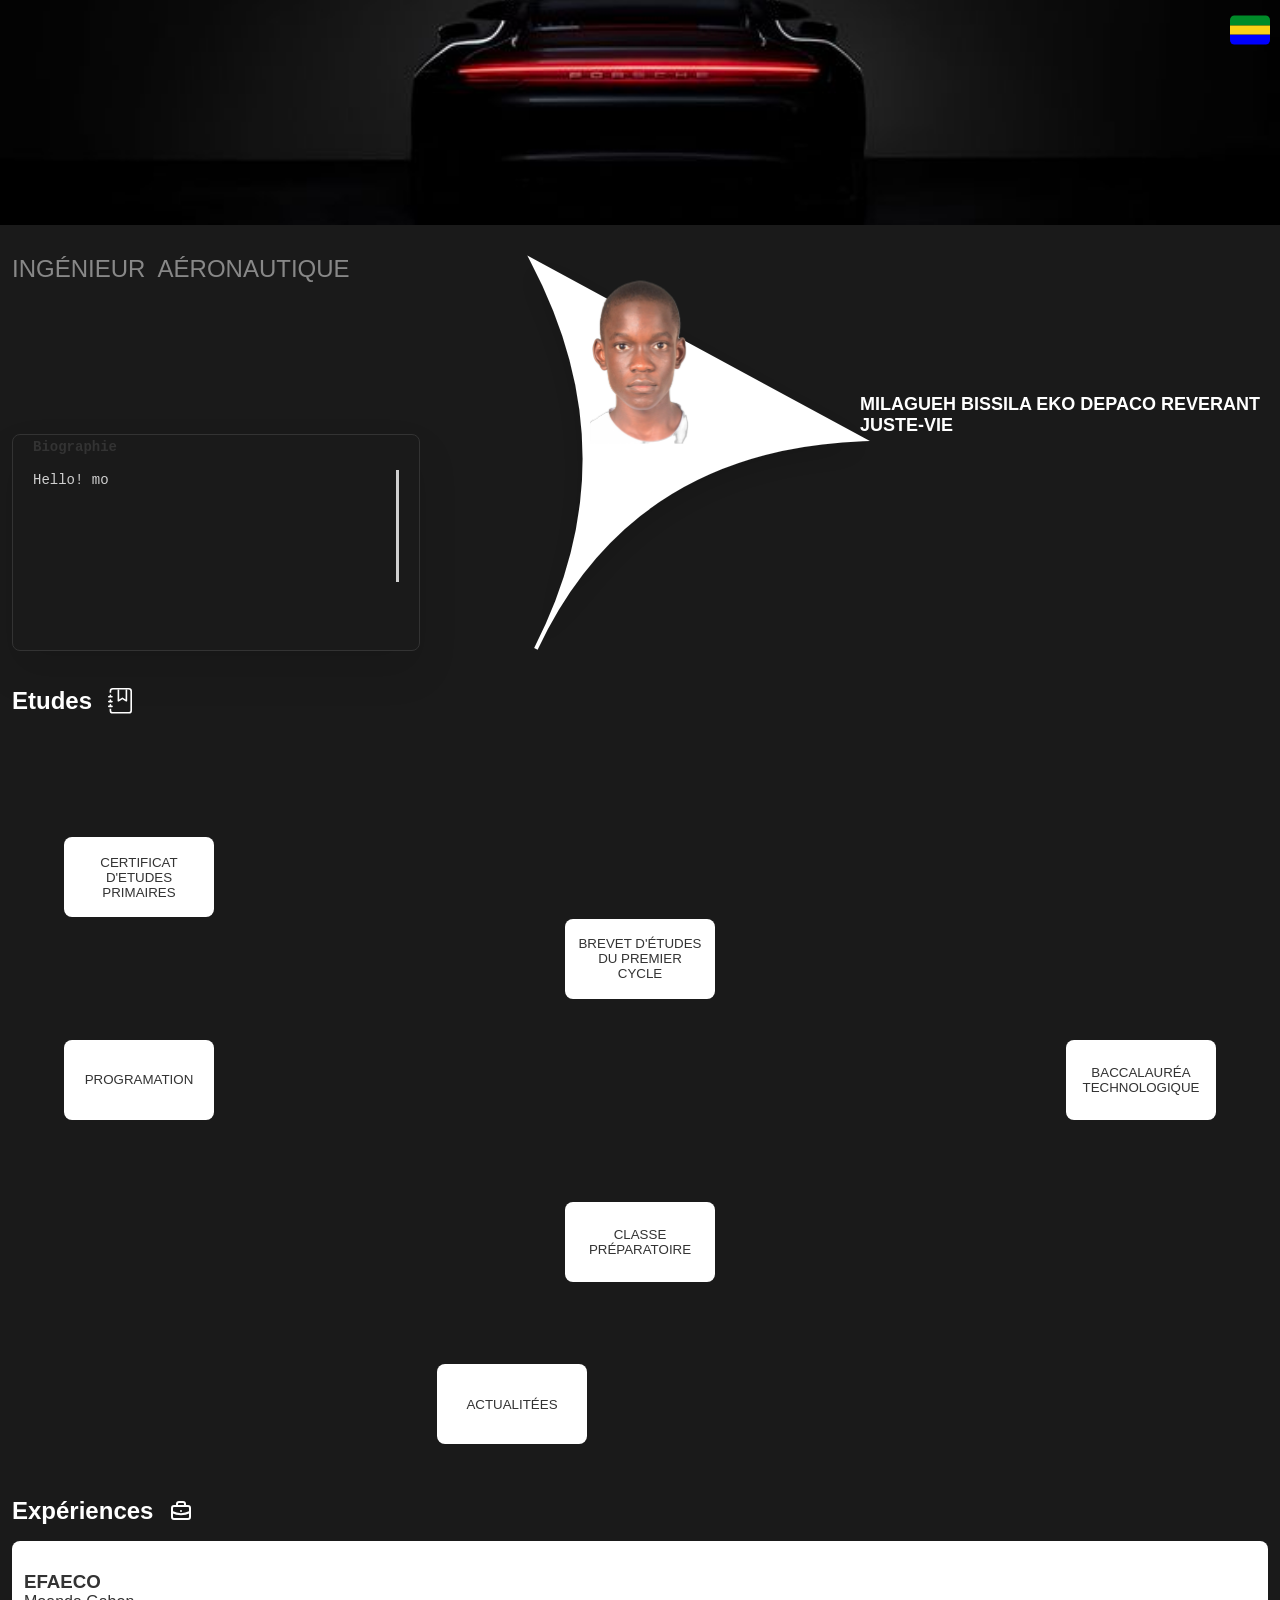
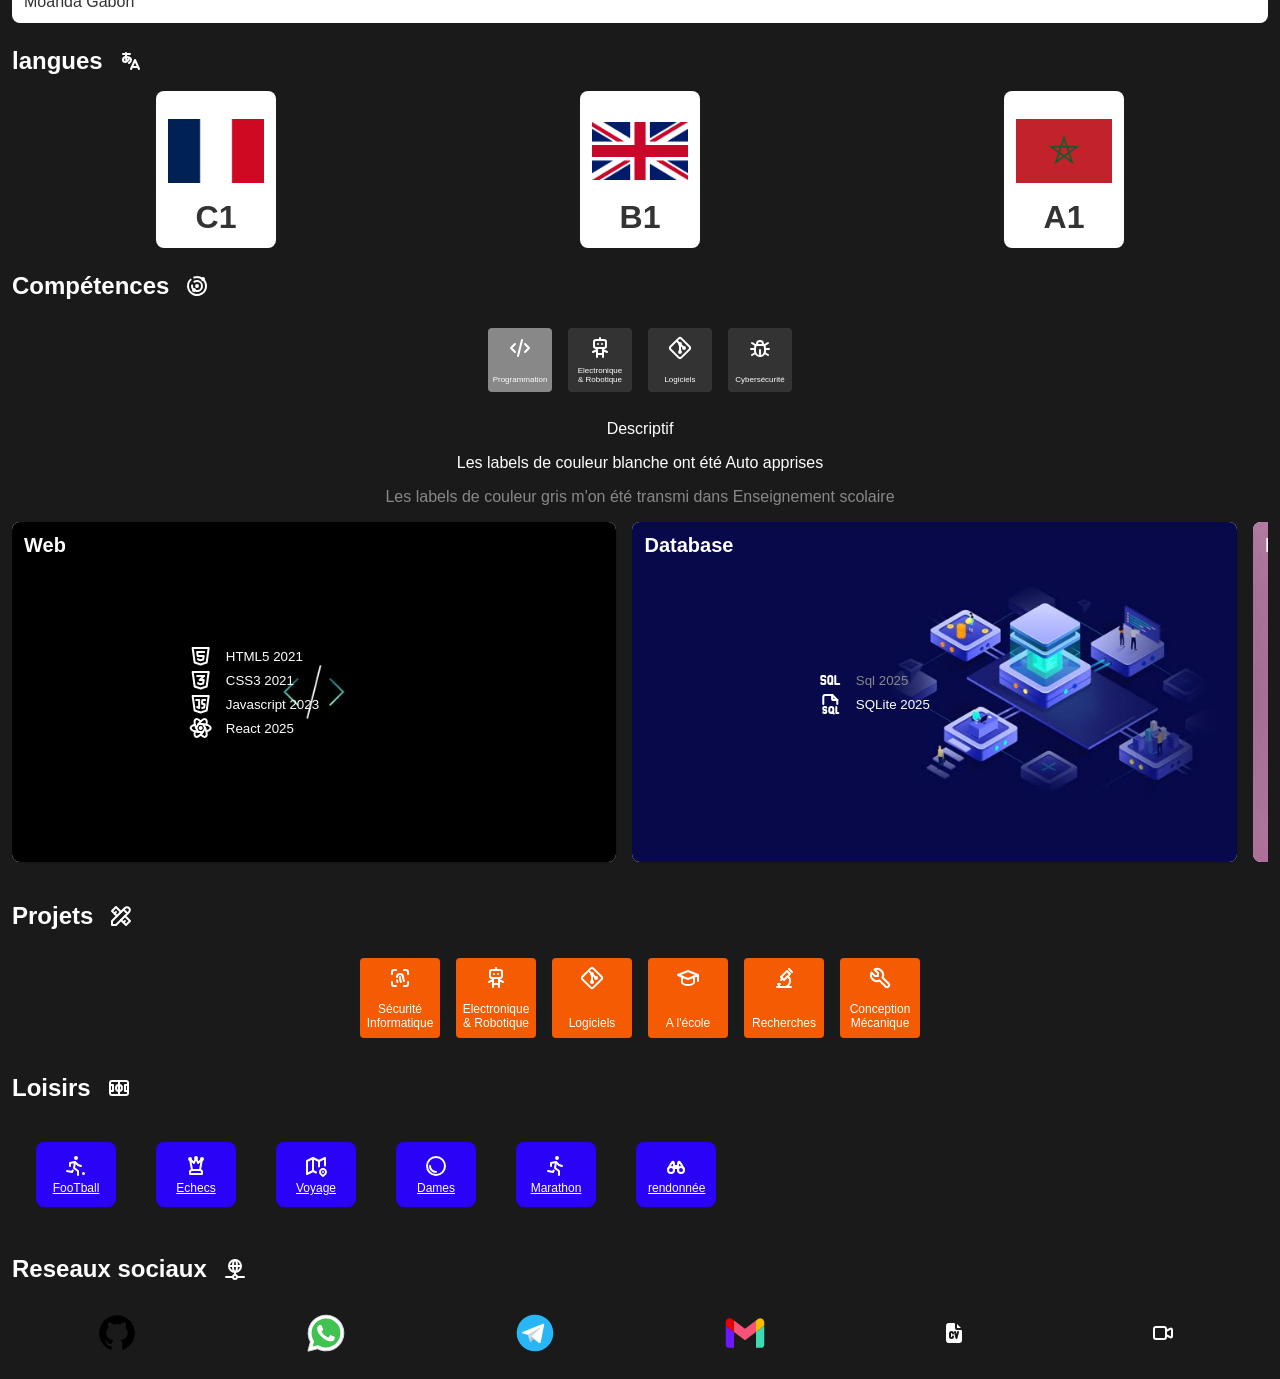
==== commit ec5f278b: "Update print statement from 'Hello' to 'Goodbye'" ====
--- a/index.html
+++ b/index.html
@@ -619,7 +619,7 @@
                     </a>
                 </li>
                 <li>
-                    <a href="https://wa.me/21279642712">
+                    <a href="https://wa.me/212779642712">
                         <svg xmlns="http://www.w3.org/2000/svg" x="0px" y="0px" width="100" height="100" viewBox="0 0 48 48">
                             <path fill="#fff" d="M4.868,43.303l2.694-9.835C5.9,30.59,5.026,27.324,5.027,23.979C5.032,13.514,13.548,5,24.014,5c5.079,0.002,9.845,1.979,13.43,5.566c3.584,3.588,5.558,8.356,5.556,13.428c-0.004,10.465-8.522,18.98-18.986,18.98c-0.001,0,0,0,0,0h-0.008c-3.177-0.001-6.3-0.798-9.073-2.311L4.868,43.303z"></path><path fill="#fff" d="M4.868,43.803c-0.132,0-0.26-0.052-0.355-0.148c-0.125-0.127-0.174-0.312-0.127-0.483l2.639-9.636c-1.636-2.906-2.499-6.206-2.497-9.556C4.532,13.238,13.273,4.5,24.014,4.5c5.21,0.002,10.105,2.031,13.784,5.713c3.679,3.683,5.704,8.577,5.702,13.781c-0.004,10.741-8.746,19.48-19.486,19.48c-3.189-0.001-6.344-0.788-9.144-2.277l-9.875,2.589C4.953,43.798,4.911,43.803,4.868,43.803z"></path><path fill="#cfd8dc" d="M24.014,5c5.079,0.002,9.845,1.979,13.43,5.566c3.584,3.588,5.558,8.356,5.556,13.428c-0.004,10.465-8.522,18.98-18.986,18.98h-0.008c-3.177-0.001-6.3-0.798-9.073-2.311L4.868,43.303l2.694-9.835C5.9,30.59,5.026,27.324,5.027,23.979C5.032,13.514,13.548,5,24.014,5 M24.014,42.974C24.014,42.974,24.014,42.974,24.014,42.974C24.014,42.974,24.014,42.974,24.014,42.974 M24.014,42.974C24.014,42.974,24.014,42.974,24.014,42.974C24.014,42.974,24.014,42.974,24.014,42.974 M24.014,4C24.014,4,24.014,4,24.014,4C12.998,4,4.032,12.962,4.027,23.979c-0.001,3.367,0.849,6.685,2.461,9.622l-2.585,9.439c-0.094,0.345,0.002,0.713,0.254,0.967c0.19,0.192,0.447,0.297,0.711,0.297c0.085,0,0.17-0.011,0.254-0.033l9.687-2.54c2.828,1.468,5.998,2.243,9.197,2.244c11.024,0,19.99-8.963,19.995-19.98c0.002-5.339-2.075-10.359-5.848-14.135C34.378,6.083,29.357,4.002,24.014,4L24.014,4z"></path><path fill="#40c351" d="M35.176,12.832c-2.98-2.982-6.941-4.625-11.157-4.626c-8.704,0-15.783,7.076-15.787,15.774c-0.001,2.981,0.833,5.883,2.413,8.396l0.376,0.597l-1.595,5.821l5.973-1.566l0.577,0.342c2.422,1.438,5.2,2.198,8.032,2.199h0.006c8.698,0,15.777-7.077,15.78-15.776C39.795,19.778,38.156,15.814,35.176,12.832z"></path><path fill="#fff" fill-rule="evenodd" d="M19.268,16.045c-0.355-0.79-0.729-0.806-1.068-0.82c-0.277-0.012-0.593-0.011-0.909-0.011c-0.316,0-0.83,0.119-1.265,0.594c-0.435,0.475-1.661,1.622-1.661,3.956c0,2.334,1.7,4.59,1.937,4.906c0.237,0.316,3.282,5.259,8.104,7.161c4.007,1.58,4.823,1.266,5.693,1.187c0.87-0.079,2.807-1.147,3.202-2.255c0.395-1.108,0.395-2.057,0.277-2.255c-0.119-0.198-0.435-0.316-0.909-0.554s-2.807-1.385-3.242-1.543c-0.435-0.158-0.751-0.237-1.068,0.238c-0.316,0.474-1.225,1.543-1.502,1.859c-0.277,0.317-0.554,0.357-1.028,0.119c-0.474-0.238-2.002-0.738-3.815-2.354c-1.41-1.257-2.362-2.81-2.639-3.285c-0.277-0.474-0.03-0.731,0.208-0.968c0.213-0.213,0.474-0.554,0.712-0.831c0.237-0.277,0.316-0.475,0.474-0.791c0.158-0.317,0.079-0.594-0.04-0.831C20.612,19.329,19.69,16.983,19.268,16.045z" clip-rule="evenodd"></path>
                         </svg>
@@ -657,3 +657,4 @@
 </body>
 </html>
 
+
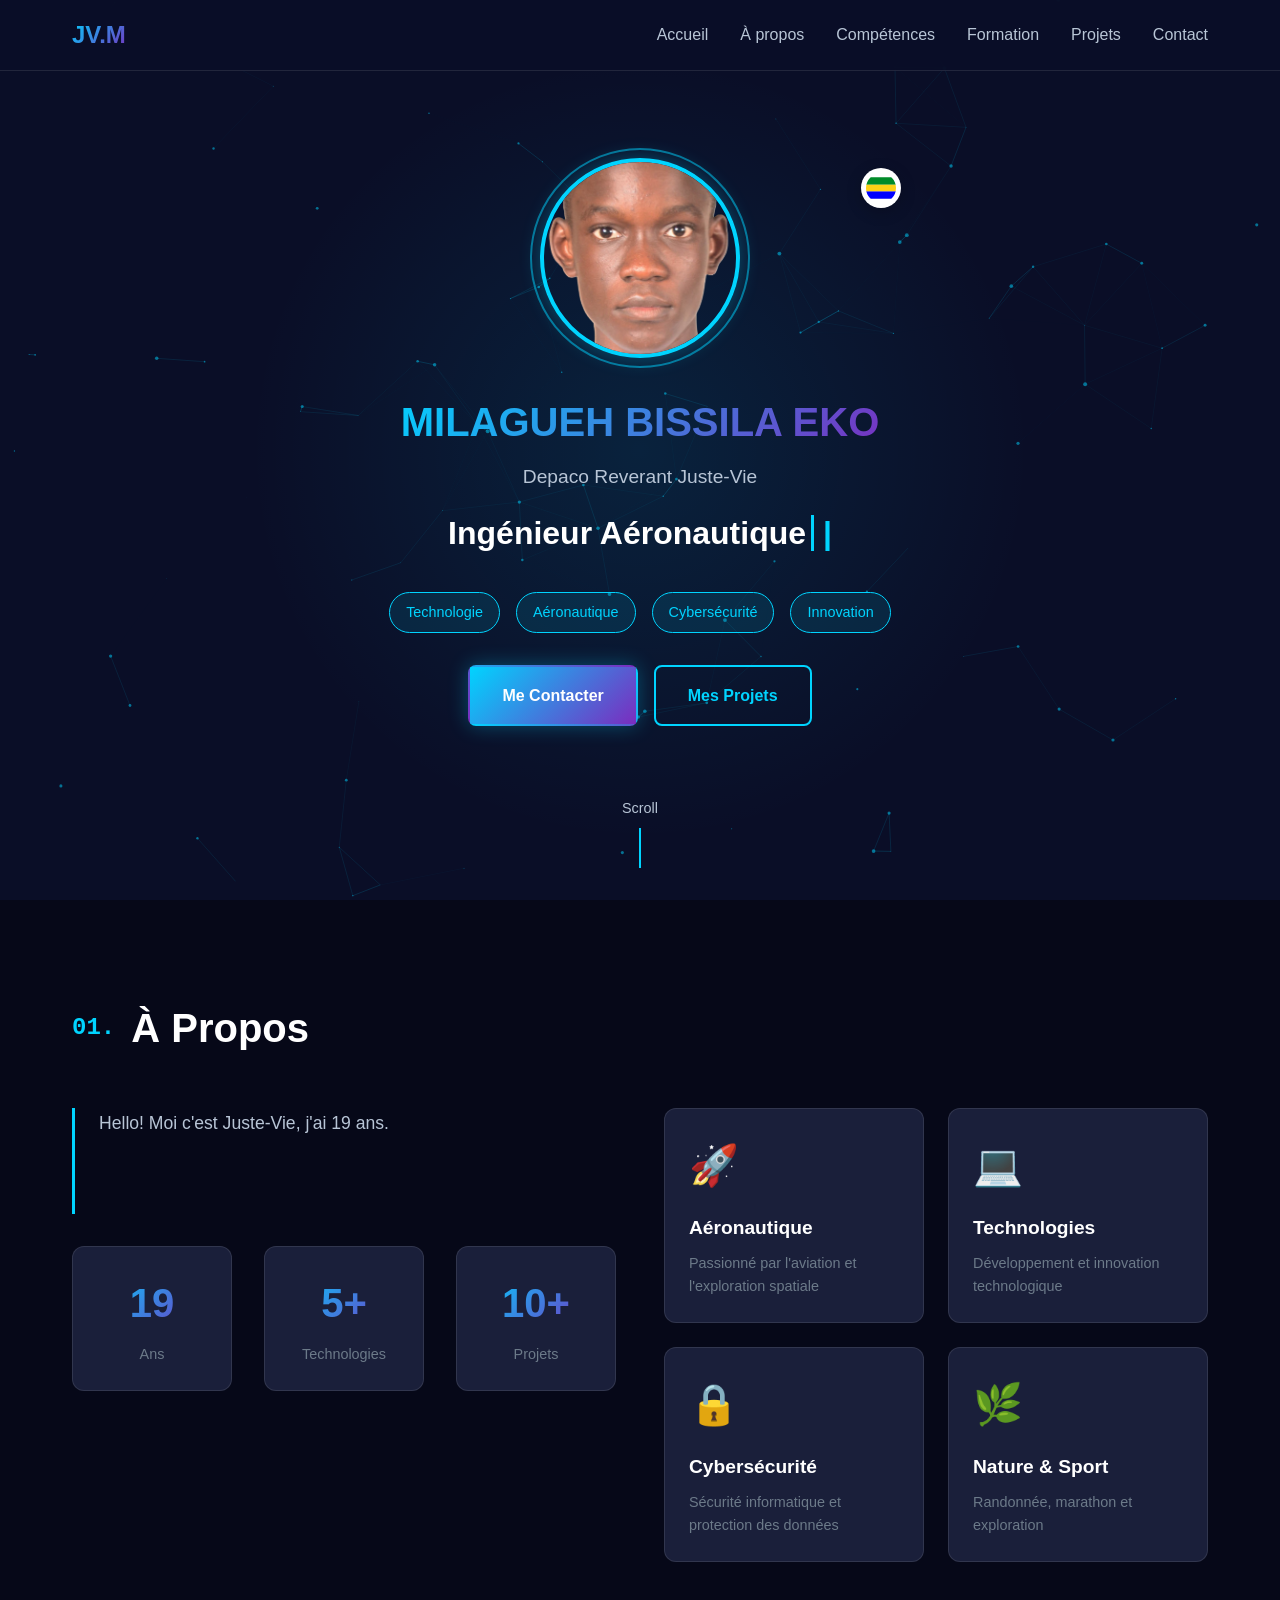
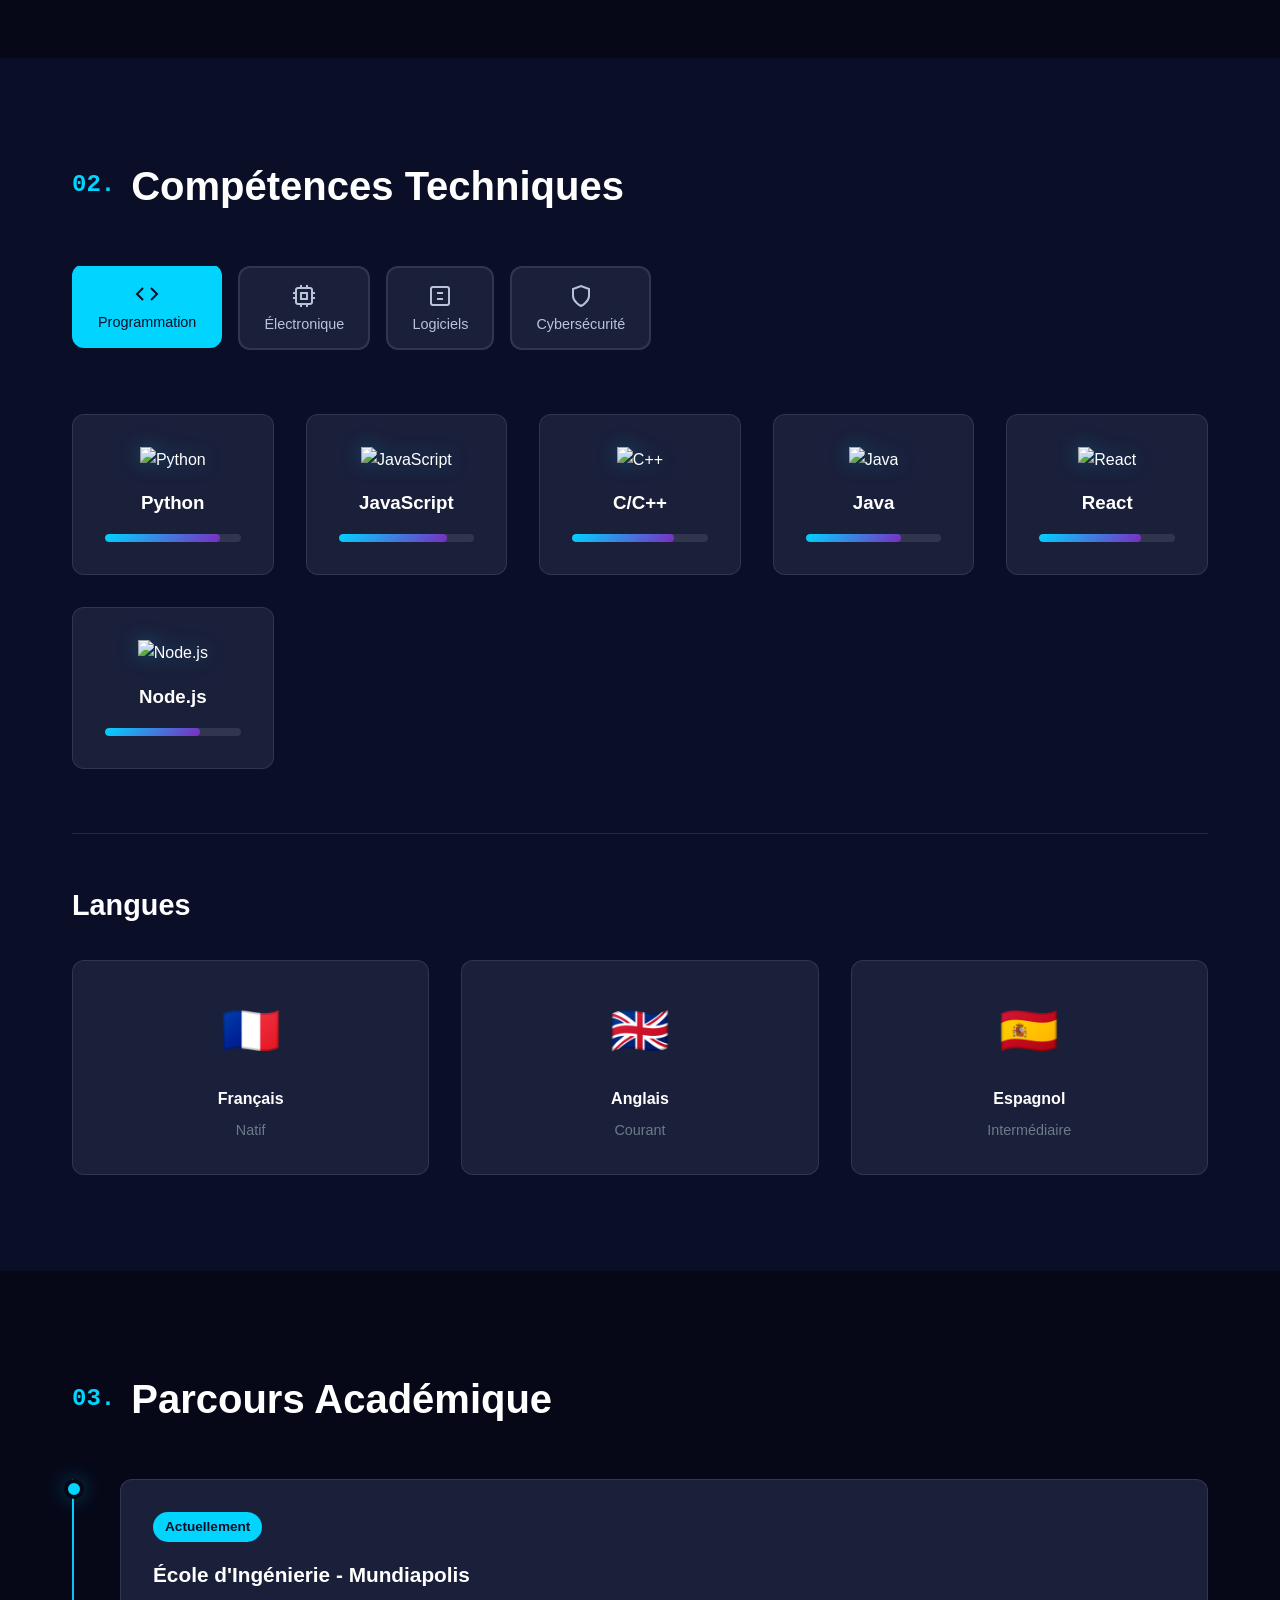
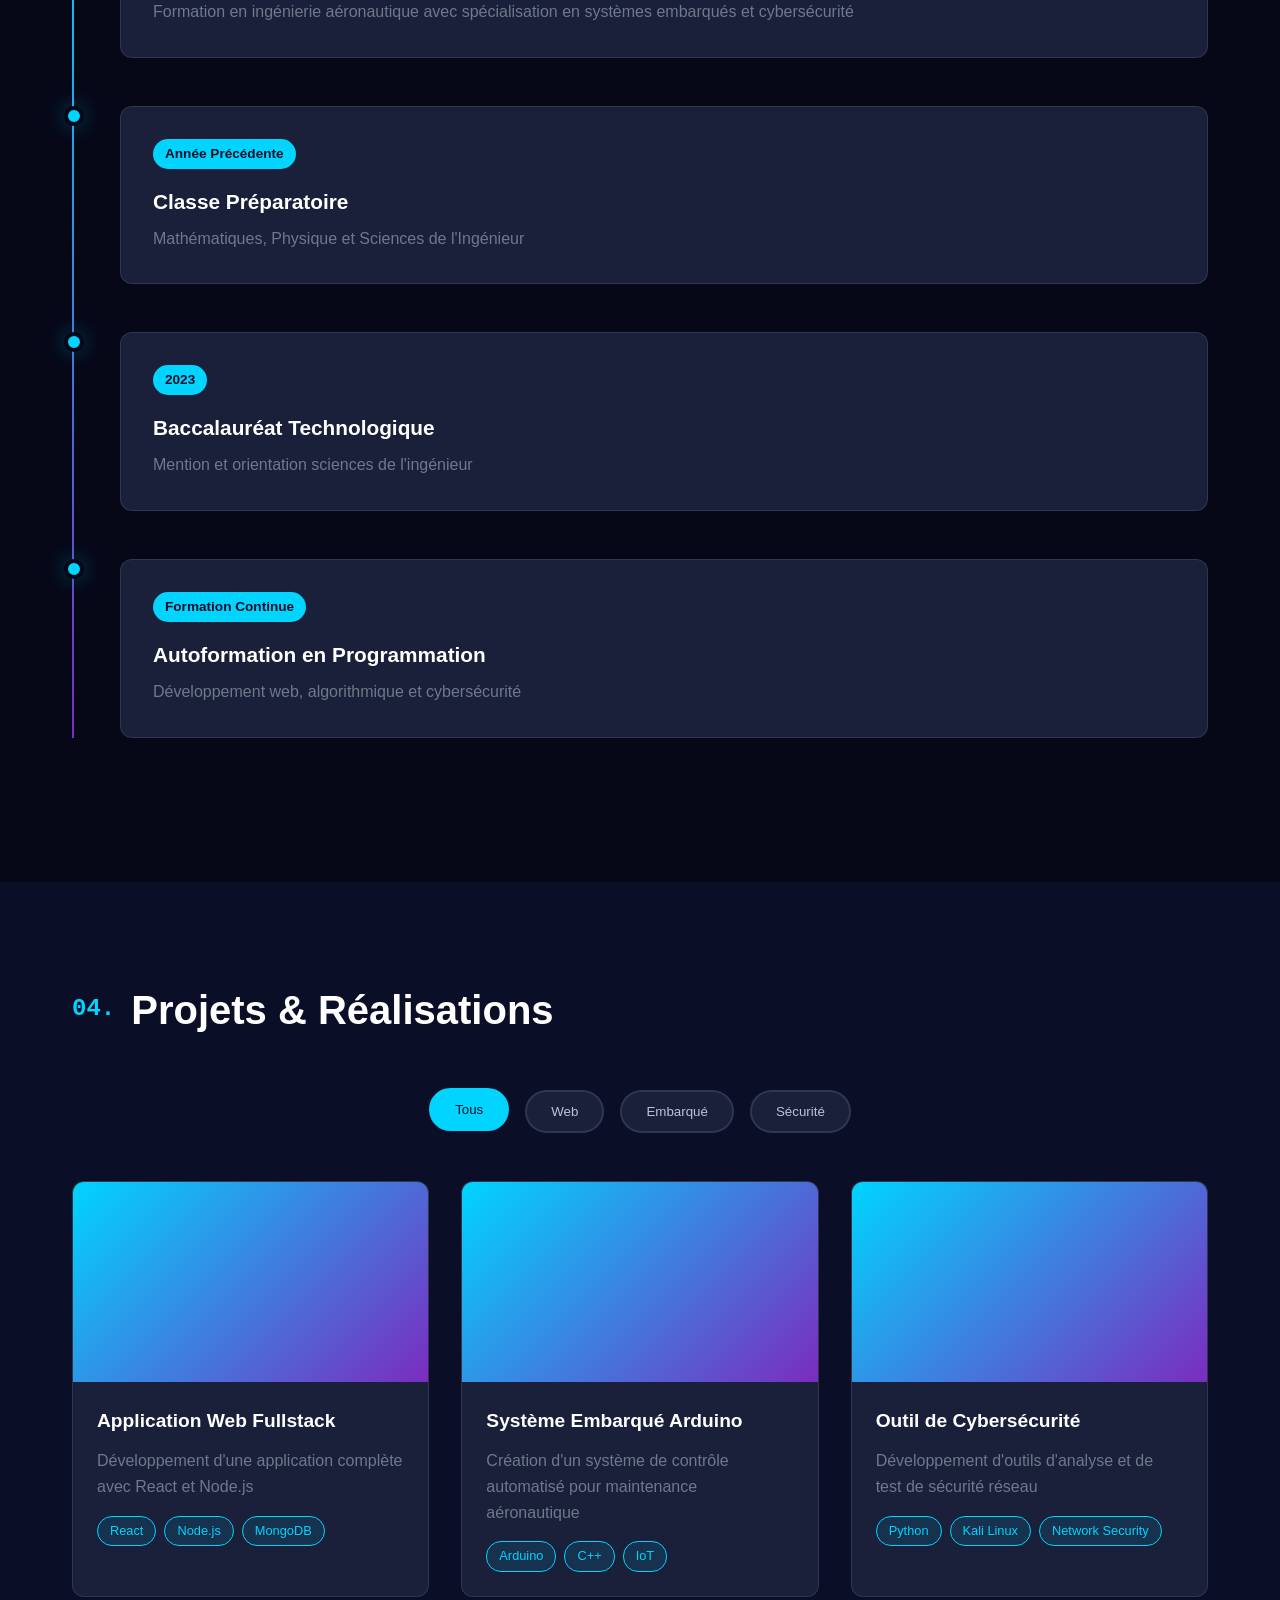
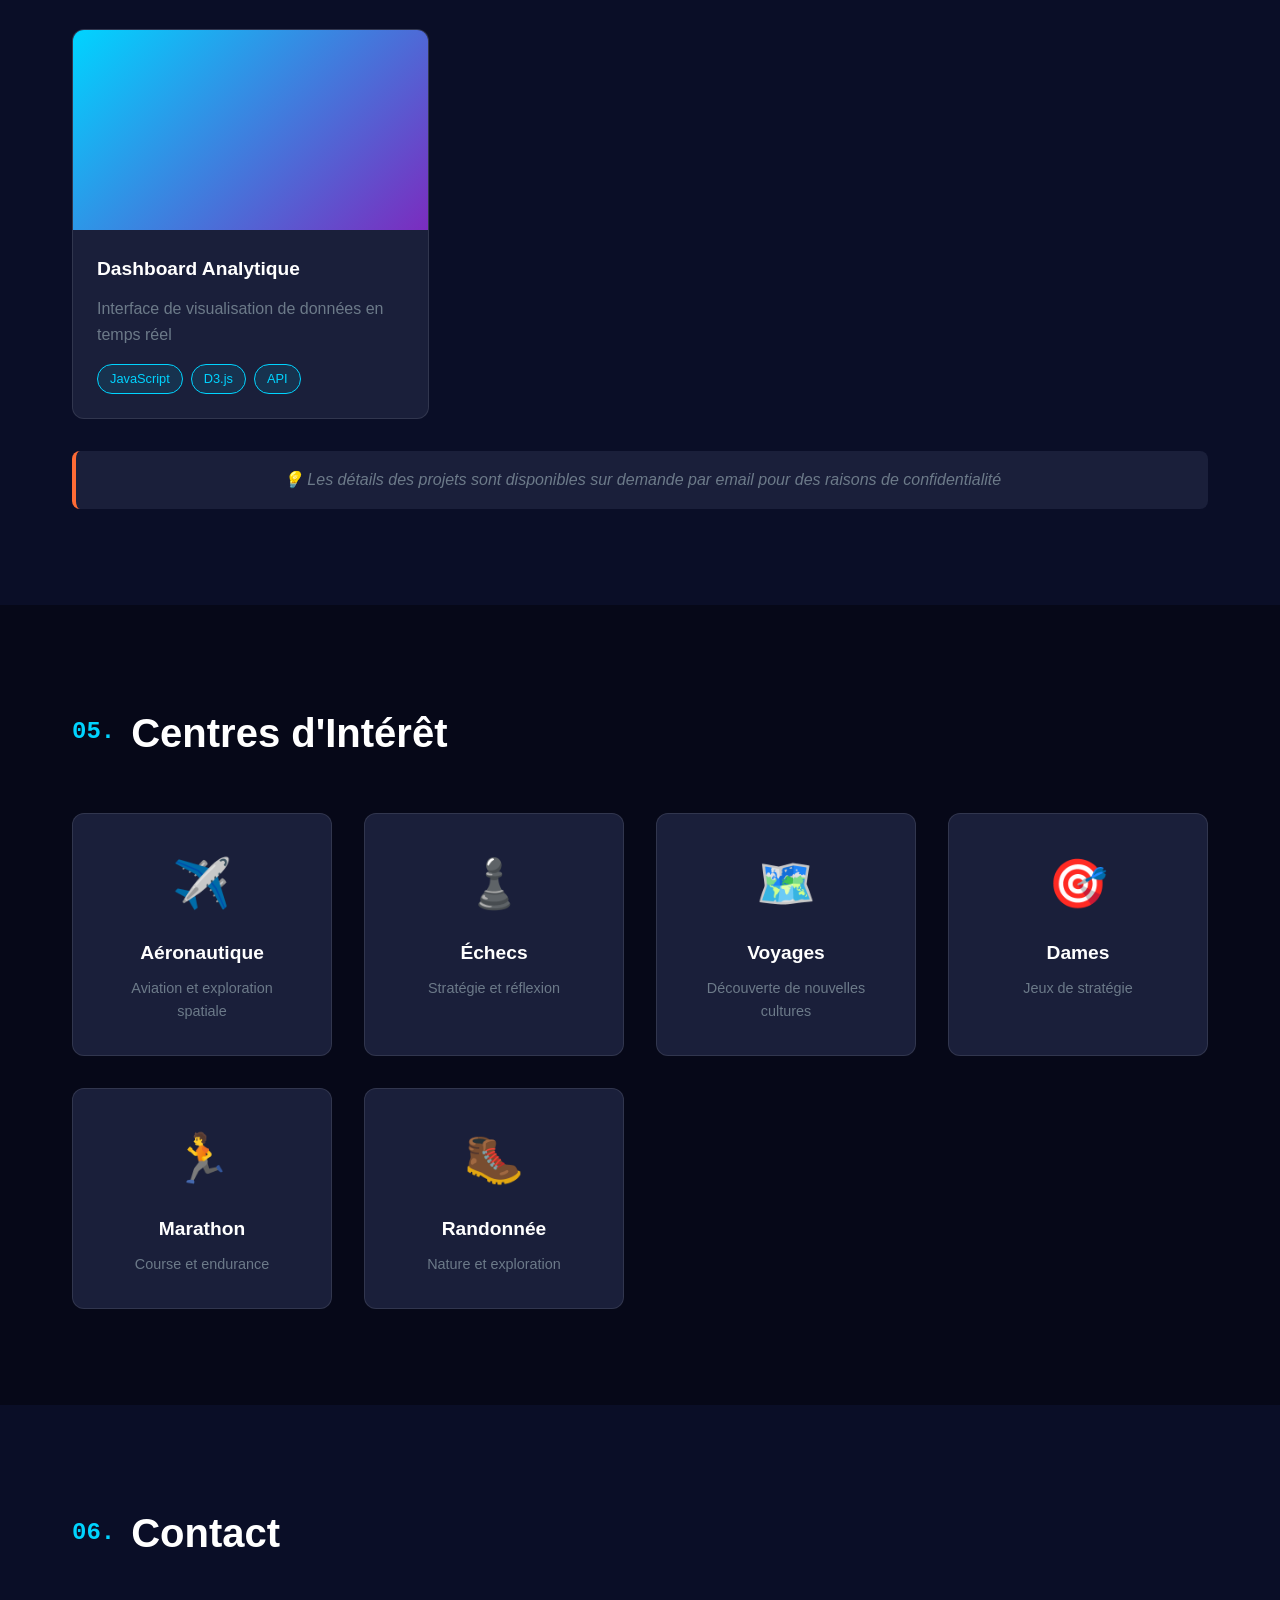
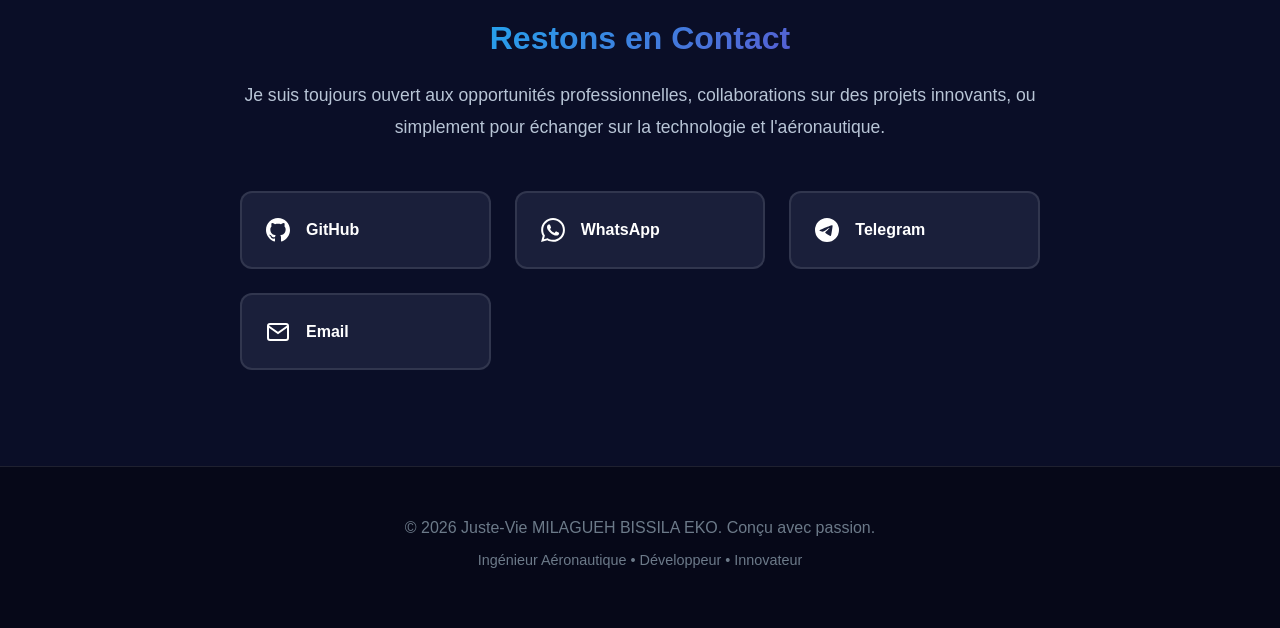
==== commit f3a34cff: "Add files via upload" ====
--- a/index.html
+++ b/index.html
@@ -1,660 +1,577 @@
-<!DOCTYPE html>
-<html lang="fr">
-<head>
-    <meta charset="UTF-8">
-    <meta name="viewport" content="width=device-width, initial-scale=1.0">
-    <title>Document</title>
-    <link rel="stylesheet" href="stylePortfolio.css">
-    
-</head>
-<body>
-
-    <header>
-        <img src="" alt="" class="Coverimg" id="Coverimg">
-        <svg title="Nationalité Gabonaise" class="Gabon" xmlns="http://www.w3.org/2000/svg" width="200" height="200" viewBox="0 0 36 36"><path fill="#008B29" d="M32 5H4a4 4 0 0 0-4 4v5h36V9a4 4 0 0 0-4-4z"/><path fill="#0000FF" d="M0 27a4 4 0 0 0 4 4h28a4 4 0 0 0 4-4v-5H0v5z"/><path fill="#FCD116" d="M0 14h36v8H0z"/></svg> 
-    </header>
-
-
-    <section class="presentaion">
-        <svg class="FormeProfil" id="FormeProfil" viewBox="0 0 400 400" xmlns="http://www.w3.org/2000/svg">
-            <defs>
-                <filter id="softShadow" x="-20%" y="-20%" width="140%" height="140%">
-                    <feDropShadow dx="0" dy="8" stdDeviation="12" flood-opacity="0.15"></feDropShadow>
-                </filter>
-
-                <linearGradient id="rockGrad" x1="0" y1="0" x2="1" y2="1">
-                    <stop offset="0%" stop-color="#ffffff"></stop>
-                    <stop offset="100%" stop-color="#ffffff"></stop>
-                </linearGradient>
-            </defs>
-            <path id="rockPath" fill="url(#rockGrad)" stroke="#ffffff" stroke-width="3" filter="url(#softShadow)" d="M 374.06851574737817 191.71753227519508 Q 192.2144876079556 198.78381677931674, 118.66005290599007 355.3261030809025 Q 196.21424518255023 204.40063538073244, 115.58707370107484 51.78526463526034 Z"></path>
-
-        </svg>
-
-        <img src="images/P.png" class="imgProfile" id="imgProfile" alt="Image de profile">
-        
-
-        <span class="profession"><span>Ingénieur</span> <span>Aéronautique</span> </span>
-
-        <div class="Biographie">
-            <h2>Biographie</h2>
-            <p id="typewriter-text"></p>
-        </div>
-
-        <h1 class="noms">MILAGUEH BISSILA EKO  Depaco Reverant Juste-Vie</h1>
-
-    </section>
-
-
-    <section id="Etudes">
-        <h2>
-            Etudes
-            <svg xmlns="http://www.w3.org/2000/svg" width="2vw" height="2vw" fill="currentColor" class="bi bi-journal-bookmark" viewBox="0 0 16 16">
-                <path fill-rule="evenodd" d="M6 8V1h1v6.117L8.743 6.07a.5.5 0 0 1 .514 0L11 7.117V1h1v7a.5.5 0 0 1-.757.429L9 7.083 6.757 8.43A.5.5 0 0 1 6 8"/>
-                <path d="M3 0h10a2 2 0 0 1 2 2v12a2 2 0 0 1-2 2H3a2 2 0 0 1-2-2v-1h1v1a1 1 0 0 0 1 1h10a1 1 0 0 0 1-1V2a1 1 0 0 0-1-1H3a1 1 0 0 0-1 1v1H1V2a2 2 0 0 1 2-2"/>
-                <path d="M1 5v-.5a.5.5 0 0 1 1 0V5h.5a.5.5 0 0 1 0 1h-2a.5.5 0 0 1 0-1zm0 3v-.5a.5.5 0 0 1 1 0V8h.5a.5.5 0 0 1 0 1h-2a.5.5 0 0 1 0-1zm0 3v-.5a.5.5 0 0 1 1 0v.5h.5a.5.5 0 0 1 0 1h-2a.5.5 0 0 1 0-1z"/>
-            </svg>
-        </h2>
-
-        
-
-        <button class="BlockEtudes" id="Block1"> Certificat d'etudes primaires</button>
-        <button class="BlockEtudes" id="Block2"> Brevet D'études du premier cycle</button>
-        <button class="BlockEtudes" id="Block3"> Baccalauréa Technologique</button>
-        <button class="BlockEtudes" id="Block4"> programation</button>
-        <button class="BlockEtudes" id="Block5"> Classe préparatoire</button>
-        <button class="BlockEtudes" id="Block6"> Actualitées</button>
-
-        <svg id="connections" width="100%" height="100%">
-            <path id="line1" stroke="white" fill="none" stroke-width="2"/>
-            <path id="line2" stroke="white" fill="none" stroke-width="2"/>
-            <path id="line3" stroke="white" fill="none" stroke-width="2"/>
-            <path id="line4" stroke="white" fill="none" stroke-width="2"/>
-            <path id="line5" stroke="white" fill="none" stroke-width="2"/>
-        </svg>
-
-    </section>
-
-    <section class="Expériences">
-        <h2>
-            Expériences
-            <svg  xmlns="http://www.w3.org/2000/svg"  width="24"  height="24"  viewBox="0 0 24 24"  fill="none"  stroke="currentColor"  stroke-width="2"  stroke-linecap="round"  stroke-linejoin="round"  class="icon icon-tabler icons-tabler-outline icon-tabler-briefcase"><path stroke="none" d="M0 0h24v24H0z" fill="none"/><path d="M3 7m0 2a2 2 0 0 1 2 -2h14a2 2 0 0 1 2 2v9a2 2 0 0 1 -2 2h-14a2 2 0 0 1 -2 -2z" /><path d="M8 7v-2a2 2 0 0 1 2 -2h4a2 2 0 0 1 2 2v2" /><path d="M12 12l0 .01" /><path d="M3 13a20 20 0 0 0 18 0" /></svg>
-        </h2>
-
-        <div class="boxExpérience">
-            <img src="" alt="">
-            <h3>EFAECO</h3>
-            <span>Moanda Gabon</span>
-            <link rel="stylesheet" href="">
-        </div>
-
-    </section>
-
-    <section class="Sectionlangues">
-        <h2>
-            langues
-            <svg  xmlns="http://www.w3.org/2000/svg"  width="24"  height="24"  viewBox="0 0 24 24"  fill="none"  stroke="currentColor"  stroke-width="2"  stroke-linecap="round"  stroke-linejoin="round"  class="icon icon-tabler icons-tabler-outline icon-tabler-language-hiragana"><path stroke="none" d="M0 0h24v24H0z" fill="none"/><path d="M4 5h7" /><path d="M7 4c0 4.846 0 7 .5 8" /><path d="M10 8.5c0 2.286 -2 4.5 -3.5 4.5s-2.5 -1.135 -2.5 -2c0 -2 1 -3 3 -3s5 .57 5 2.857c0 1.524 -.667 2.571 -2 3.143" /><path d="M12 20l4 -9l4 9" /><path d="M19.1 18h-6.2" /></svg>
-        </h2>
-
-        <div class="langues">
-            <div class="BoxLangue">
-                <img src="images/FlagFrance.png" alt="">
-                <span>C1</span>
-
-            </div>
-
-            <div class="BoxLangue">
-                <img src="images/FlagUKingdom.png" alt="flag of united kingdom">
-                <span>B1</span>
-
-            </div>
-
-            <div class="BoxLangue">
-                <img src="images/FlagMorocco.png" alt="">
-                <span>A1</span>
-            </div>
-        </div>
-
-
-
-
-
-    </section>
-
-    <section class="Compétences">
-        <h2>
-            Compétences
-            <svg  xmlns="http://www.w3.org/2000/svg"  width="24"  height="24"  viewBox="0 0 24 24"  fill="none"  stroke="currentColor"  stroke-width="2"  stroke-linecap="round"  stroke-linejoin="round"  class="icon icon-tabler icons-tabler-outline icon-tabler-universe"><path stroke="none" d="M0 0h24v24H0z" fill="none"/><path d="M7.027 11.477a5 5 0 1 0 5.496 -4.45a4.951 4.951 0 0 0 -3.088 .681" /><path d="M5.636 5.636a9 9 0 1 0 3.555 -2.188" /><path d="M18 5m-1 0a1 1 0 1 0 2 0a1 1 0 1 0 -2 0" /><path d="M12 12m-1 0a1 1 0 1 0 2 0a1 1 0 1 0 -2 0" /><path d="M9 16m-1 0a1 1 0 1 0 2 0a1 1 0 1 0 -2 0" /></svg>
-        </h2>
-
-        <nav class="menuComptétences">
-            <ul>
-                <li>
-                    <button data-btn="prog" class="comptBtn BtnOrange">
-                        <svg  xmlns="http://www.w3.org/2000/svg"  width="24"  height="24"  viewBox="0 0 24 24"  fill="none"  stroke="currentColor"  stroke-width="2"  stroke-linecap="round"  stroke-linejoin="round"  class="icon icon-tabler icons-tabler-outline icon-tabler-code"><path stroke="none" d="M0 0h24v24H0z" fill="none"/><path d="M7 8l-4 4l4 4" /><path d="M17 8l4 4l-4 4" /><path d="M14 4l-4 16" /></svg>
-                        <span>Programmation</span>
-
-                    </button>
-                </li>
-                <li>
-                    <button data-btn="elect" class="comptBtn">
-                        <svg  xmlns="http://www.w3.org/2000/svg"  width="24"  height="24"  viewBox="0 0 24 24"  fill="none"  stroke="currentColor"  stroke-width="2"  stroke-linecap="round"  stroke-linejoin="round"  class="icon icon-tabler icons-tabler-outline icon-tabler-robot"><path stroke="none" d="M0 0h24v24H0z" fill="none"/><path d="M6 4m0 2a2 2 0 0 1 2 -2h8a2 2 0 0 1 2 2v4a2 2 0 0 1 -2 2h-8a2 2 0 0 1 -2 -2z" /><path d="M12 2v2" /><path d="M9 12v9" /><path d="M15 12v9" /><path d="M5 16l4 -2" /><path d="M15 14l4 2" /><path d="M9 18h6" /><path d="M10 8v.01" /><path d="M14 8v.01" /></svg>
-                        <span>Electronique & Robotique</span>
-                    </button>
-                </li>
-                <li>
-                    <button data-btn="logi" class="comptBtn">
-                        <svg  xmlns="http://www.w3.org/2000/svg"  width="24"  height="24"  viewBox="0 0 24 24"  fill="none"  stroke="currentColor"  stroke-width="2"  stroke-linecap="round"  stroke-linejoin="round"  class="icon icon-tabler icons-tabler-outline icon-tabler-brand-git"><path stroke="none" d="M0 0h24v24H0z" fill="none"/><path d="M16 12m-1 0a1 1 0 1 0 2 0a1 1 0 1 0 -2 0" /><path d="M12 8m-1 0a1 1 0 1 0 2 0a1 1 0 1 0 -2 0" /><path d="M12 16m-1 0a1 1 0 1 0 2 0a1 1 0 1 0 -2 0" /><path d="M12 15v-6" /><path d="M15 11l-2 -2" /><path d="M11 7l-1.9 -1.9" /><path d="M13.446 2.6l7.955 7.954a2.045 2.045 0 0 1 0 2.892l-7.955 7.955a2.045 2.045 0 0 1 -2.892 0l-7.955 -7.955a2.045 2.045 0 0 1 0 -2.892l7.955 -7.955a2.045 2.045 0 0 1 2.892 0z" /></svg>
-                        <span>Logiciels</span>
-                    </button>
-                </li>
-                <li>
-                    <button data-btn="cyber" class="comptBtn">
-                        <svg  xmlns="http://www.w3.org/2000/svg"  width="24"  height="24"  viewBox="0 0 24 24"  fill="none"  stroke="currentColor"  stroke-width="2"  stroke-linecap="round"  stroke-linejoin="round"  class="icon icon-tabler icons-tabler-outline icon-tabler-bug"><path stroke="none" d="M0 0h24v24H0z" fill="none"/><path d="M9 9v-1a3 3 0 0 1 6 0v1" /><path d="M8 9h8a6 6 0 0 1 1 3v3a5 5 0 0 1 -10 0v-3a6 6 0 0 1 1 -3" /><path d="M3 13l4 0" /><path d="M17 13l4 0" /><path d="M12 20l0 -6" /><path d="M4 19l3.35 -2" /><path d="M20 19l-3.35 -2" /><path d="M4 7l3.75 2.4" /><path d="M20 7l-3.75 2.4" /></svg>
-                        <span>Cybersécurité</span>
-                    </button>
-                </li>
-            </ul>
-        </nav>
-
-        <span style="color: #fff; width: 100%; text-align: center;">Descriptif</span>
-        <div style="display: flex; width: 100%; flex-direction: column; text-align: center; gap: 1em;">
-            <span style="color: #fff;"> Les labels de couleur blanche ont été Auto apprises</span>
-            <span style="color: #888;"> Les labels de couleur gris m'on été transmi dans Enseignement scolaire </span>
-        </div>
-        
-        <div id="Prog" class="ctnCompétences ">
-
-            <button class="Boite colorWhite">
-                <div class="StructureCtn">
-                    <h2>Web</h2>
-                    <img src="images/webbg.jpeg" alt="" class="imgBox">
-                    <ul>
-                        <li>
-                            <svg  xmlns="http://www.w3.org/2000/svg"  width="24"  height="24"  viewBox="0 0 24 24"  fill="none"  stroke="currentColor"  stroke-width="2"  stroke-linecap="round"  stroke-linejoin="round"  class="icon icon-tabler icons-tabler-outline icon-tabler-brand-html5"><path stroke="none" d="M0 0h24v24H0z" fill="none"/><path d="M20 4l-2 14.5l-6 2l-6 -2l-2 -14.5z" /><path d="M15.5 8h-7l.5 4h6l-.5 3.5l-2.5 .75l-2.5 -.75l-.1 -.5" /></svg>
-                            <span>HTML5  2021</span>
-                        </li>
-                        <li>
-                            <svg  xmlns="http://www.w3.org/2000/svg"  width="24"  height="24"  viewBox="0 0 24 24"  fill="none"  stroke="currentColor"  stroke-width="2"  stroke-linecap="round"  stroke-linejoin="round"  class="icon icon-tabler icons-tabler-outline icon-tabler-brand-css3"><path stroke="none" d="M0 0h24v24H0z" fill="none"/><path d="M20 4l-2 14.5l-6 2l-6 -2l-2 -14.5z" /><path d="M8.5 8h7l-4.5 4h4l-.5 3.5l-2.5 .75l-2.5 -.75l-.1 -.5" /></svg>
-                            <span>CSS3 2021</span>
-                        </li>
-                        <li>
-                            <svg  xmlns="http://www.w3.org/2000/svg"  width="24"  height="24"  viewBox="0 0 24 24"  fill="none"  stroke="currentColor"  stroke-width="2"  stroke-linecap="round"  stroke-linejoin="round"  class="icon icon-tabler icons-tabler-outline icon-tabler-brand-javascript"><path stroke="none" d="M0 0h24v24H0z" fill="none"/><path d="M20 4l-2 14.5l-6 2l-6 -2l-2 -14.5z" /><path d="M7.5 8h3v8l-2 -1" /><path d="M16.5 8h-2.5a.5 .5 0 0 0 -.5 .5v3a.5 .5 0 0 0 .5 .5h1.423a.5 .5 0 0 1 .495 .57l-.418 2.93l-2 .5" /></svg>
-                            <span>Javascript 2023</span>
-                        </li>
-                        <li>
-                            <svg  xmlns="http://www.w3.org/2000/svg"  width="24"  height="24"  viewBox="0 0 24 24"  fill="none"  stroke="currentColor"  stroke-width="2"  stroke-linecap="round"  stroke-linejoin="round"  class="icon icon-tabler icons-tabler-outline icon-tabler-brand-react"><path stroke="none" d="M0 0h24v24H0z" fill="none"/><path d="M6.306 8.711c-2.602 .723 -4.306 1.926 -4.306 3.289c0 2.21 4.477 4 10 4c.773 0 1.526 -.035 2.248 -.102" /><path d="M17.692 15.289c2.603 -.722 4.308 -1.926 4.308 -3.289c0 -2.21 -4.477 -4 -10 -4c-.773 0 -1.526 .035 -2.25 .102" /><path d="M6.305 15.287c-.676 2.615 -.485 4.693 .695 5.373c1.913 1.105 5.703 -1.877 8.464 -6.66c.387 -.67 .733 -1.339 1.036 -2" /><path d="M17.694 8.716c.677 -2.616 .487 -4.696 -.694 -5.376c-1.913 -1.105 -5.703 1.877 -8.464 6.66c-.387 .67 -.733 1.34 -1.037 2" /><path d="M12 5.424c-1.925 -1.892 -3.82 -2.766 -5 -2.084c-1.913 1.104 -1.226 5.877 1.536 10.66c.386 .67 .793 1.304 1.212 1.896" /><path d="M12 18.574c1.926 1.893 3.821 2.768 5 2.086c1.913 -1.104 1.226 -5.877 -1.536 -10.66c-.375 -.65 -.78 -1.283 -1.212 -1.897" /><path d="M11.5 12.866a1 1 0 1 0 1 -1.732a1 1 0 0 0 -1 1.732z" /></svg>
-                            <span>React 2025</span>
-                        </li>
-                    </ul>
-
-                </div>    
-            </button>
-
-            <button class="Boite colorWhite">
-                <div class="StructureCtn">
-                    <h2>Database</h2>
-                    <img src="images/télécharger.jpeg" alt="" class="imgBox">
-                    <ul>
-                        <li>
-                            <svg  xmlns="http://www.w3.org/2000/svg"  width="24"  height="24"  viewBox="0 0 24 24"  fill="none"  stroke="currentColor"  stroke-width="2"  stroke-linecap="round"  stroke-linejoin="round"  class="icon icon-tabler icons-tabler-outline icon-tabler-sql"><path stroke="none" d="M0 0h24v24H0z" fill="none"/><path d="M12 8a2 2 0 0 1 2 2v4a2 2 0 1 1 -4 0v-4a2 2 0 0 1 2 -2z" /><path d="M17 8v8h4" /><path d="M13 15l1 1" /><path d="M3 15a1 1 0 0 0 1 1h2a1 1 0 0 0 1 -1v-2a1 1 0 0 0 -1 -1h-2a1 1 0 0 1 -1 -1v-2a1 1 0 0 1 1 -1h2a1 1 0 0 1 1 1" /></svg>
-                            <span style="color: #888;">Sql 2025</span>
-                        </li>
-                        <li>
-                            <svg  xmlns="http://www.w3.org/2000/svg"  width="24"  height="24"  viewBox="0 0 24 24"  fill="none"  stroke="currentColor"  stroke-width="2"  stroke-linecap="round"  stroke-linejoin="round"  class="icon icon-tabler icons-tabler-outline icon-tabler-file-type-sql"><path stroke="none" d="M0 0h24v24H0z" fill="none"/><path d="M14 3v4a1 1 0 0 0 1 1h4" /><path d="M14 3v4a1 1 0 0 0 1 1h4" /><path d="M5 20.25c0 .414 .336 .75 .75 .75h1.25a1 1 0 0 0 1 -1v-1a1 1 0 0 0 -1 -1h-1a1 1 0 0 1 -1 -1v-1a1 1 0 0 1 1 -1h1.25a.75 .75 0 0 1 .75 .75" /><path d="M5 12v-7a2 2 0 0 1 2 -2h7l5 5v4" /><path d="M18 15v6h2" /><path d="M13 15a2 2 0 0 1 2 2v2a2 2 0 1 1 -4 0v-2a2 2 0 0 1 2 -2z" /><path d="M14 20l1.5 1.5" /></svg>
-                            <span>SQLite 2025</span>
-                        </li>
-                    </ul>
-                </div>
-            </button>
-
-            <button class="Boite colorWhite">
-                <div class="StructureCtn">
-                    <h2>Back-End</h2>
-                    <img src="images/télécharger (3).jpg" alt="" class="imgBox">
-                    <ul>
-                        <li>
-                            <svg  xmlns="http://www.w3.org/2000/svg"  width="24"  height="24"  viewBox="0 0 24 24"  fill="none"  stroke="currentColor"  stroke-width="2"  stroke-linecap="round"  stroke-linejoin="round"  class="icon icon-tabler icons-tabler-outline icon-tabler-brand-php"><path stroke="none" d="M0 0h24v24H0z" fill="none"/><path d="M12 12m-10 0a10 9 0 1 0 20 0a10 9 0 1 0 -20 0" /><path d="M5.5 15l.395 -1.974l.605 -3.026h1.32a1 1 0 0 1 .986 1.164l-.167 1a1 1 0 0 1 -.986 .836h-1.653" /><path d="M15.5 15l.395 -1.974l.605 -3.026h1.32a1 1 0 0 1 .986 1.164l-.167 1a1 1 0 0 1 -.986 .836h-1.653" /><path d="M12 7.5l-1 5.5" /><path d="M11.6 10h2.4l-.5 3" /></svg>
-                            <span>PHP 2023</span>
-                        </li>
-                        <li>
-                            <svg  xmlns="http://www.w3.org/2000/svg"  width="24"  height="24"  viewBox="0 0 24 24"  fill="none"  stroke="currentColor"  stroke-width="2"  stroke-linecap="round"  stroke-linejoin="round"  class="icon icon-tabler icons-tabler-outline icon-tabler-brand-nodejs"><path stroke="none" d="M0 0h24v24H0z" fill="none"/><path d="M9 9v8.044a2 2 0 0 1 -2.996 1.734l-1.568 -.9a3 3 0 0 1 -1.436 -2.561v-6.635a3 3 0 0 1 1.436 -2.56l6 -3.667a3 3 0 0 1 3.128 0l6 3.667a3 3 0 0 1 1.436 2.561v6.634a3 3 0 0 1 -1.436 2.56l-6 3.667a3 3 0 0 1 -3.128 0" /><path d="M17 9h-3.5a1.5 1.5 0 0 0 0 3h2a1.5 1.5 0 0 1 0 3h-3.5" /></svg>
-                            <span>Node.js en cours</span>
-                        </li>
-                    </ul>
-                    
-
-                </div>
-                
-            </button>
-
-            <button class="Boite colorWhite">
-                <div class="StructureCtn">
-                    <h2>Sofware</h2>
-                    <img src="images/I love coding.jpg" alt="" class="imgBox">
-                    <ul>
-                        <li>
-                            <svg  xmlns="http://www.w3.org/2000/svg"  width="24"  height="24"  viewBox="0 0 24 24"  fill="none"  stroke="currentColor"  stroke-width="2"  stroke-linecap="round"  stroke-linejoin="round"  class="icon icon-tabler icons-tabler-outline icon-tabler-brand-python"><path stroke="none" d="M0 0h24v24H0z" fill="none"/><path d="M12 9h-7a2 2 0 0 0 -2 2v4a2 2 0 0 0 2 2h3" /><path d="M12 15h7a2 2 0 0 0 2 -2v-4a2 2 0 0 0 -2 -2h-3" /><path d="M8 9v-4a2 2 0 0 1 2 -2h4a2 2 0 0 1 2 2v5a2 2 0 0 1 -2 2h-4a2 2 0 0 0 -2 2v5a2 2 0 0 0 2 2h4a2 2 0 0 0 2 -2v-4" /><path d="M11 6l0 .01" /><path d="M13 18l0 .01" /></svg>
-                            <span>Python 2021</span>
-                        </li>
-                        <li>
-                            <svg  xmlns="http://www.w3.org/2000/svg"  width="24"  height="24"  viewBox="0 0 24 24"  fill="none"  stroke="currentColor"  stroke-width="2"  stroke-linecap="round"  stroke-linejoin="round"  class="icon icon-tabler icons-tabler-outline icon-tabler-brand-react-native"><path stroke="none" d="M0 0h24v24H0z" fill="none"/><path d="M6.357 9c-2.637 .68 -4.357 1.845 -4.357 3.175c0 2.107 4.405 3.825 9.85 3.825c.74 0 1.26 -.039 1.95 -.097" /><path d="M9.837 15.9c-.413 -.596 -.806 -1.133 -1.18 -1.8c-2.751 -4.9 -3.488 -9.77 -1.63 -10.873c1.15 -.697 3.047 .253 4.974 2.254" /><path d="M6.429 15.387c-.702 2.688 -.56 4.716 .56 5.395c1.783 1.08 5.387 -1.958 8.043 -6.804c.36 -.67 .683 -1.329 .968 -1.978" /><path d="M12 18.52c1.928 2 3.817 2.95 4.978 2.253c1.85 -1.102 1.121 -5.972 -1.633 -10.873c-.384 -.677 -.777 -1.204 -1.18 -1.8" /><path d="M17.66 15c2.612 -.687 4.34 -1.85 4.34 -3.176c0 -2.11 -4.408 -3.824 -9.845 -3.824c-.747 0 -1.266 .029 -1.955 .087" /><path d="M8 12c.285 -.66 .607 -1.308 .968 -1.978c2.647 -4.844 6.253 -7.89 8.046 -6.801c1.11 .679 1.262 2.706 .56 5.393" /><path d="M12.26 12.015h-.01c-.01 .13 -.12 .24 -.26 .24a.263 .263 0 0 1 -.25 -.26c0 -.14 .11 -.25 .24 -.25h-.01c.13 -.01 .25 .11 .25 .24" /></svg>
-                            <span>React Native Js 2025</span>
-                        </li>
-                        <li>
-                            <svg  xmlns="http://www.w3.org/2000/svg"  width="24"  height="24"  viewBox="0 0 24 24"  fill="none"  stroke="currentColor"  stroke-width="2"  stroke-linecap="round"  stroke-linejoin="round"  class="icon icon-tabler icons-tabler-outline icon-tabler-letter-c-small"><path stroke="none" d="M0 0h24v24H0z" fill="none"/><path d="M14 10a2 2 0 1 0 -4 0v4a2 2 0 1 0 4 0" /></svg>
-                            <span style="color: #888;">C 2024</span>
-                        </li>
-                        <li>
-                            <svg  xmlns="http://www.w3.org/2000/svg"  width="24"  height="24"  viewBox="0 0 24 24"  fill="none"  stroke="currentColor"  stroke-width="2"  stroke-linecap="round"  stroke-linejoin="round"  class="icon icon-tabler icons-tabler-outline icon-tabler-brand-typescript"><path stroke="none" d="M0 0h24v24H0z" fill="none"/><path d="M15 17.5c.32 .32 .754 .5 1.207 .5h.543c.69 0 1.25 -.56 1.25 -1.25v-.25a1.5 1.5 0 0 0 -1.5 -1.5a1.5 1.5 0 0 1 -1.5 -1.5v-.25c0 -.69 .56 -1.25 1.25 -1.25h.543c.453 0 .887 .18 1.207 .5" /><path d="M9 12h4" /><path d="M11 12v6" /><path d="M21 19v-14a2 2 0 0 0 -2 -2h-14a2 2 0 0 0 -2 2v14a2 2 0 0 0 2 2h14a2 2 0 0 0 2 -2z" /></svg>
-                            <span>typeScript 2025</span>
-                        </li>
-                    </ul>
-                </div>
-                
-            </button>
-
-            <button class="Boite colorWhite">
-                         <div class="StructureCtn">
-                    <h2>Shell</h2>
-                    <img class="imgBox" src="images/Bash shell and its utility in programming field.jpg" alt="">
-                    <ul>
-                        <li>
-                            <svg  xmlns="http://www.w3.org/2000/svg"  width="24"  height="24"  viewBox="0 0 24 24"  fill="none"  stroke="currentColor"  stroke-width="2"  stroke-linecap="round"  stroke-linejoin="round"  class="icon icon-tabler icons-tabler-outline icon-tabler-brand-powershell"><path stroke="none" d="M0 0h24v24H0z" fill="none"/><path d="M4.887 20h11.868c.893 0 1.664 -.665 1.847 -1.592l2.358 -12c.212 -1.081 -.442 -2.14 -1.462 -2.366a1.784 1.784 0 0 0 -.385 -.042h-11.868c-.893 0 -1.664 .665 -1.847 1.592l-2.358 12c-.212 1.081 .442 2.14 1.462 2.366c.127 .028 .256 .042 .385 .042z" /><path d="M9 8l4 4l-6 4" /><path d="M12 16h3" /></svg>
-                            <span>Powershell 2020</span>
-                        </li>
-                        <li>
-                            <svg  xmlns="http://www.w3.org/2000/svg"  width="24"  height="24"  viewBox="0 0 24 24"  fill="none"  stroke="currentColor"  stroke-width="2"  stroke-linecap="round"  stroke-linejoin="round"  class="icon icon-tabler icons-tabler-outline icon-tabler-code-circle"><path stroke="none" d="M0 0h24v24H0z" fill="none"/><path d="M10 14l-2 -2l2 -2" /><path d="M14 10l2 2l-2 2" /><path d="M12 12m-9 0a9 9 0 1 0 18 0a9 9 0 1 0 -18 0" /></svg>
-                            <span>Batch 2020</span>
-                        </li>
-                        <li>
-                            <svg  xmlns="http://www.w3.org/2000/svg"  width="24"  height="24"  viewBox="0 0 24 24"  fill="none"  stroke="currentColor"  stroke-width="2"  stroke-linecap="round"  stroke-linejoin="round"  class="icon icon-tabler icons-tabler-outline icon-tabler-brand-ubuntu"><path stroke="none" d="M0 0h24v24H0z" fill="none"/><path d="M12 5m-2 0a2 2 0 1 0 4 0a2 2 0 1 0 -4 0" /><path d="M17.723 7.41a7.992 7.992 0 0 0 -3.74 -2.162m-3.971 0a7.993 7.993 0 0 0 -3.789 2.216m-1.881 3.215a8 8 0 0 0 -.342 2.32c0 .738 .1 1.453 .287 2.132m1.96 3.428a7.993 7.993 0 0 0 3.759 2.19m4 0a7.993 7.993 0 0 0 3.747 -2.186m1.962 -3.43a8.008 8.008 0 0 0 .287 -2.131c0 -.764 -.107 -1.503 -.307 -2.203" /><path d="M5 17m-2 0a2 2 0 1 0 4 0a2 2 0 1 0 -4 0" /><path d="M19 17m-2 0a2 2 0 1 0 4 0a2 2 0 1 0 -4 0" /></svg>
-                            <span>Ubuntu 2025</span>
-                        </li>
-
-                        <li>
-                            <div class="kali">
-                                <svg xmlns="http://www.w3.org/2000/svg" fill="#fff" width="800px" height="800px" viewBox="0 0 24 24" role="img"><path d="M12.778 5.943s-1.97-.13-5.327.92c-3.42 1.07-5.36 2.587-5.36 2.587s5.098-2.847 10.852-3.008zm7.351 3.095.257-.017s-1.468-1.78-4.278-2.648c1.58.642 2.954 1.493 4.021 2.665zm.42.74c.039-.068.166.217.263.337.004.024.01.039-.045.027-.005-.025-.013-.032-.013-.032s-.135-.08-.177-.137c-.041-.057-.049-.157-.028-.195zm3.448 8.479s.312-3.578-5.31-4.403a18.277 18.277 0 0 0-2.524-.187c-4.506.06-4.67-5.197-1.275-5.462 1.407-.116 3.087.643 4.73 1.408-.007.204.002.385.136.552.134.168.648.35.813.445.164.094.691.43 1.014.85.07-.131.654-.512.654-.512s-.14.003-.465-.119c-.326-.122-.713-.49-.722-.511-.01-.022-.015-.055.06-.07.059-.049-.072-.207-.13-.265-.058-.058-.445-.716-.454-.73-.009-.016-.012-.031-.04-.05-.085-.027-.46.04-.46.04s-.575-.283-.774-.893c.003.107-.099.224 0 .469-.3-.127-.558-.344-.762-.88-.12.305 0 .499 0 .499s-.707-.198-.82-.85c-.124.293 0 .469 0 .469s-1.153-.602-3.069-.61c-1.283-.118-1.55-2.374-1.43-2.754 0 0-1.85-.975-5.493-1.406-3.642-.43-6.628-.065-6.628-.065s6.45-.31 11.617 1.783c.176.785.704 2.094.989 2.723-.815.563-1.733 1.092-1.876 2.97-.143 1.878 1.472 3.53 3.474 3.58 1.9.102 3.214.116 4.806.942 1.52.84 2.766 3.4 2.89 5.703.132-1.709-.509-5.383-3.5-6.498 4.181.732 4.549 3.832 4.549 3.832zM12.68 5.663l-.15-.485s-2.484-.441-5.822-.204C3.37 5.211 0 6.38 0 6.38s6.896-1.735 12.68-.717z"/></svg>
-                            </div>
-                            <span>
-                                Kali Linux 2021
-                            </span>
-                        </li>
-
-                        <li>
-                            <svg  xmlns="http://www.w3.org/2000/svg"  width="24"  height="24"  viewBox="0 0 24 24"  fill="none"  stroke="currentColor"  stroke-width="2"  stroke-linecap="round"  stroke-linejoin="round"  class="icon icon-tabler icons-tabler-outline icon-tabler-device-desktop-code"><path stroke="none" d="M0 0h24v24H0z" fill="none"/><path d="M12.5 16h-8.5a1 1 0 0 1 -1 -1v-10a1 1 0 0 1 1 -1h16a1 1 0 0 1 1 1v8" /><path d="M7 20h4" /><path d="M9 16v4" /><path d="M20 21l2 -2l-2 -2" /><path d="M17 17l-2 2l2 2" /></svg>
-                            <span>Visual Basic Script 2020</span>
-                        </li>
-                    </ul>
-                </div>  
-
-                
-            </button>
-            
-            <button class="Boite colorWhite">
-                <div class="StructureCtn">
-                    <h2>Mobile</h2>
-                    <img src="images/ReduxEtReact.png" alt="" class="imgBox">
-                    <ul>
-                        <li>
-                            <svg  xmlns="http://www.w3.org/2000/svg"  width="24"  height="24"  viewBox="0 0 24 24"  fill="none"  stroke="currentColor"  stroke-width="2"  stroke-linecap="round"  stroke-linejoin="round"  class="icon icon-tabler icons-tabler-outline icon-tabler-brand-react"><path stroke="none" d="M0 0h24v24H0z" fill="none"/><path d="M6.306 8.711c-2.602 .723 -4.306 1.926 -4.306 3.289c0 2.21 4.477 4 10 4c.773 0 1.526 -.035 2.248 -.102" /><path d="M17.692 15.289c2.603 -.722 4.308 -1.926 4.308 -3.289c0 -2.21 -4.477 -4 -10 -4c-.773 0 -1.526 .035 -2.25 .102" /><path d="M6.305 15.287c-.676 2.615 -.485 4.693 .695 5.373c1.913 1.105 5.703 -1.877 8.464 -6.66c.387 -.67 .733 -1.339 1.036 -2" /><path d="M17.694 8.716c.677 -2.616 .487 -4.696 -.694 -5.376c-1.913 -1.105 -5.703 1.877 -8.464 6.66c-.387 .67 -.733 1.34 -1.037 2" /><path d="M12 5.424c-1.925 -1.892 -3.82 -2.766 -5 -2.084c-1.913 1.104 -1.226 5.877 1.536 10.66c.386 .67 .793 1.304 1.212 1.896" /><path d="M12 18.574c1.926 1.893 3.821 2.768 5 2.086c1.913 -1.104 1.226 -5.877 -1.536 -10.66c-.375 -.65 -.78 -1.283 -1.212 -1.897" /><path d="M11.5 12.866a1 1 0 1 0 1 -1.732a1 1 0 0 0 -1 1.732z" /></svg>
-                            <span>React Native</span>
-                        </li>
-                        <li>
-                            <svg  xmlns="http://www.w3.org/2000/svg"  width="24"  height="24"  viewBox="0 0 24 24"  fill="none"  stroke="currentColor"  stroke-width="2"  stroke-linecap="round"  stroke-linejoin="round"  class="icon icon-tabler icons-tabler-outline icon-tabler-brand-redux"><path stroke="none" d="M0 0h24v24H0z" fill="none"/><path d="M16.54 7c-.805 -2.365 -2.536 -4 -4.54 -4c-2.774 0 -5.023 2.632 -5.023 6.496c0 1.956 1.582 4.727 2.512 6" /><path d="M4.711 11.979c-1.656 1.877 -2.214 4.185 -1.211 5.911c1.387 2.39 5.138 2.831 8.501 .9c1.703 -.979 2.875 -3.362 3.516 -4.798" /><path d="M15.014 19.99c2.511 0 4.523 -.438 5.487 -2.1c1.387 -2.39 -.215 -5.893 -3.579 -7.824c-1.702 -.979 -4.357 -1.235 -5.927 -1.07" /><path d="M10.493 9.862c.48 .276 1.095 .112 1.372 -.366a1 1 0 0 0 -.367 -1.365a1.007 1.007 0 0 0 -1.373 .366a1 1 0 0 0 .368 1.365z" /><path d="M9.5 15.5m-1 0a1 1 0 1 0 2 0a1 1 0 1 0 -2 0" /><path d="M15.5 14m-1 0a1 1 0 1 0 2 0a1 1 0 1 0 -2 0" /></svg>
-                            <span>Redux Toolkit</span>
-                        </li>
-                    </ul>
-
-                </div>
-
-                
-            </button>
-
-        </div>
-        <div id="Electro" class="ctnCompétences CtnrNone">
-
-            <button class="Boite colorWhite">
-                <div class="StructureCtn">
-                    <h2>Microcontroleurs</h2>
-                    <img src="images/Dark Arduino Logo.jpeg" alt="" class="imgBox">
-                    <ul>
-                       <li>
-                        <span>Adruino 2024</span>
-                       </li>
-                       <li>
-                        <span>ESP32 2025</span>
-                       </li>
-                    </ul>
-
-                </div>    
-            </button>
-
-            <button class="Boite ">
-                <div class="StructureCtn">
-                    <h2>Conception Automobile</h2>
-                    <img src="images/Auto.png" alt="" class="imgBox">
-                    <p style="width: 100%; font-size:  12px; top: 50%; left: 50%; transform: translate(-50%, -50%); font-weight: bold; position: absolute; z-index: 20; color: blue;">En 2020 pendant la période confinement je m'etait lancé le défit de construire de toutes pièce une voiture éléctrique.
-                        <br>  Ce projet m'a permis d'apprendre beaucoup des notions dont j'ai la grande maitrises jusqu'à présent tel que: 
-                       <br> <br><span style="color: yellow;">le designe automobile de base</span><br>
-                        <span style="color: yellow;">la conception de châsis automobile</span><br>
-
-                        <br><span style="color: yellow;">les moteurs éléctrique à courant alternatif</span>
-                    </p>
-                   
-
-                </div>
-                
-            </button>
-
-            <button class="Boite colorWhite">
-                <div class="StructureCtn">
-                    <h2>Electronique</h2>
-                    <img src="images/electronique.png" alt="" class="imgBox">
-                    <ul>
-                        <li style="color: #888;">Electronique</li>
-                        <li style="color: #888;">Electrothechnique</li>
-                    </ul>
-                </div>
-                
-            </button>
-
-
-
-        </div>
-        <div id="Logiciels" class="ctnCompétences CtnrNone">
-
-            <button class="Boite colorWhite">
-                <div class="StructureCtn">
-                    <h2>Modélisation 3D</h2>
-                    <img src="images/Modélisation3D.jpeg" alt="" class="imgBox">
-                    <ul>
-                        <li>
-                            <span>Catia V5 2024</span>
-                        </li>
-                        <li>
-                            <span>Pyvot 0.6 2023</span>
-                        </li>
-                        
-                        
-                    </ul>
-
-                </div>    
-            </button>
-
-            <button class="Boite colorWhite">
-                <div class="StructureCtn">
-                    <h2>Electronique</h2>
-                    <img src="images/SoftWare.png" alt="" class="imgBox">
-                    <ul>
-                        <li>
-                            <span>EasyEDA Pro 2025</span>
-                        </li>
-                        <li>
-                            <span>Gda-sim 2022</span>
-                        </li>
-                        
-                    </ul>
-                </div>
-            </button>
-
-            <button class="Boite">
-                <div class="StructureCtn">
-                    <h2>Office</h2>
-                    <img src="images/Logo sign Vectors - Download Free High-Quality Vectors from Freepik _ Freepik.jpeg" alt="" class="imgBox">
-                    <ul>
-                        <li>
-                            <span>
-                                word
-                            </span>
-                        </li>
-                        <li>
-                            <span>Excel</span>
-                        </li>
-                        <li>
-                            <span>PowerPoint</span>
-                        </li>
-                    </ul>
-                    
-
-                </div>
-                
-            </button>
-
-            <button class="Boite">
-                <div class="StructureCtn">
-                    <h2>Data & Analyse</h2>
-                    <img src="images/Interesting MATLAB Commands and Codes.jpeg" alt="" class="imgBox">
-                    <ul>
-                        <li>
-                            <span>Matlab 2024</span>
-                        </li>
-                        <li>
-                            <span>Wolfram Mathematica</span>
-                        </li>
-                    </ul>
-                </div>
-                
-            </button>
-
-            <button class="Boite colorWhite">
-                         <div class="StructureCtn">
-                    <h2>Annex</h2>
-                    <img class="imgBox" src="images/Envato Blog.jpeg" alt="">
-                    <ul>
-                        <li>
-                            <span>Gantt Project</span>
-                        </li>
-                        <li>
-                            <span>Canva</span>
-                        </li>
-                        <li>
-                            <span>Capcut</span>
-                        </li>
-                    </ul>
-                </div>  
-
-                
-            </button>
-            
-
-
-        </div>
-        <div id="Cybersécurité" class="ctnCompétences CtnrNone">
-
-            <button class="Boite colorWhite">
-                <div class="StructureCtn">
-                    <h2>Web</h2>
-                    <img src="images/réseaux illustration.jpeg" alt="" class="imgBox">
-                
-                    <ul>
-                        <li>
-                            <span>Débutant en pentesting Web</span>
-                        </li>
-                    </ul>
-                </div>    
-            </button>   
-            <button class="Boite colorWhite">
-                <div class="StructureCtn">
-                    <h2>Pentesting Physique</h2>
-                    <img src="images/kaliHack.jpeg" alt="" class="imgBox">
-                
-                    <ul>
-                        <li>
-                            <span>Bad usb</span>
-                        </li>
-                        <li>
-                            <span>pripheral intrusion (création propre).</span>
-                        </li>
-                        <li>
-                            <span>Malwares</span>
-                        </li>
-                    </ul>
-                </div>    
-            </button>           
-
-        </div>
-
-    </section>
-
-
-
-
-    <section class="sectionProjets">
-        <h2>Projets
-        <svg  xmlns="http://www.w3.org/2000/svg"  width="24"  height="24"  viewBox="0 0 24 24"  fill="none"  stroke="currentColor"  stroke-width="2"  stroke-linecap="round"  stroke-linejoin="round"  class="icon icon-tabler icons-tabler-outline icon-tabler-tools"><path stroke="none" d="M0 0h24v24H0z" fill="none"/><path d="M3 21h4l13 -13a1.5 1.5 0 0 0 -4 -4l-13 13v4" /><path d="M14.5 5.5l4 4" /><path d="M12 8l-5 -5l-4 4l5 5" /><path d="M7 8l-1.5 1.5" /><path d="M16 12l5 5l-4 4l-5 -5" /><path d="M16 17l-1.5 1.5" /></svg>        
-        </h2>
-
-        <nav class="menuProjet">
-            <ul>
-                <li>
-                    <button class="BtnProjet">
-                        <svg  xmlns="http://www.w3.org/2000/svg"  width="24"  height="24"  viewBox="0 0 24 24"  fill="none"  stroke="currentColor"  stroke-width="2"  stroke-linecap="round"  stroke-linejoin="round"  class="icon icon-tabler icons-tabler-outline icon-tabler-fingerprint-scan"><path stroke="none" d="M0 0h24v24H0z" fill="none"/><path d="M9 11a3 3 0 0 1 6 0c0 1.657 .612 3.082 1 4" /><path d="M12 11v1.75c-.001 1.11 .661 2.206 1 3.25" /><path d="M9 14.25c.068 .58 .358 1.186 .5 1.75" /><path d="M4 8v-2a2 2 0 0 1 2 -2h2" /><path d="M4 16v2a2 2 0 0 0 2 2h2" /><path d="M16 4h2a2 2 0 0 1 2 2v2" /><path d="M16 20h2a2 2 0 0 0 2 -2v-2" /></svg>                        
-                        <span>Sécurité  Informatique</span>
-
-                    </button>
-                </li>
-                <li>
-                    <button class="BtnProjet">
-                        <svg  xmlns="http://www.w3.org/2000/svg"  width="24"  height="24"  viewBox="0 0 24 24"  fill="none"  stroke="currentColor"  stroke-width="2"  stroke-linecap="round"  stroke-linejoin="round"  class="icon icon-tabler icons-tabler-outline icon-tabler-robot"><path stroke="none" d="M0 0h24v24H0z" fill="none"/><path d="M6 4m0 2a2 2 0 0 1 2 -2h8a2 2 0 0 1 2 2v4a2 2 0 0 1 -2 2h-8a2 2 0 0 1 -2 -2z" /><path d="M12 2v2" /><path d="M9 12v9" /><path d="M15 12v9" /><path d="M5 16l4 -2" /><path d="M15 14l4 2" /><path d="M9 18h6" /><path d="M10 8v.01" /><path d="M14 8v.01" /></svg>
-                        <span>Electronique & Robotique</span>
-                    </button>
-                </li>
-                <li>
-                    <button class="BtnProjet">
-                        <svg  xmlns="http://www.w3.org/2000/svg"  width="24"  height="24"  viewBox="0 0 24 24"  fill="none"  stroke="currentColor"  stroke-width="2"  stroke-linecap="round"  stroke-linejoin="round"  class="icon icon-tabler icons-tabler-outline icon-tabler-brand-git"><path stroke="none" d="M0 0h24v24H0z" fill="none"/><path d="M16 12m-1 0a1 1 0 1 0 2 0a1 1 0 1 0 -2 0" /><path d="M12 8m-1 0a1 1 0 1 0 2 0a1 1 0 1 0 -2 0" /><path d="M12 16m-1 0a1 1 0 1 0 2 0a1 1 0 1 0 -2 0" /><path d="M12 15v-6" /><path d="M15 11l-2 -2" /><path d="M11 7l-1.9 -1.9" /><path d="M13.446 2.6l7.955 7.954a2.045 2.045 0 0 1 0 2.892l-7.955 7.955a2.045 2.045 0 0 1 -2.892 0l-7.955 -7.955a2.045 2.045 0 0 1 0 -2.892l7.955 -7.955a2.045 2.045 0 0 1 2.892 0z" /></svg>
-                        <span>Logiciels</span>
-                    </button>
-                </li>
-                <li>
-                    <button class="BtnProjet">
-                        <svg  xmlns="http://www.w3.org/2000/svg"  width="24"  height="24"  viewBox="0 0 24 24"  fill="none"  stroke="currentColor"  stroke-width="2"  stroke-linecap="round"  stroke-linejoin="round"  class="icon icon-tabler icons-tabler-outline icon-tabler-school"><path stroke="none" d="M0 0h24v24H0z" fill="none"/><path d="M22 9l-10 -4l-10 4l10 4l10 -4v6" /><path d="M6 10.6v5.4a6 3 0 0 0 12 0v-5.4" /></svg>
-                        <span>A l'école</span>
-                    </button>
-                </li>
-
-                <li>
-                    <button class="BtnProjet">
-                        <svg  xmlns="http://www.w3.org/2000/svg"  width="24"  height="24"  viewBox="0 0 24 24"  fill="none"  stroke="currentColor"  stroke-width="2"  stroke-linecap="round"  stroke-linejoin="round"  class="icon icon-tabler icons-tabler-outline icon-tabler-microscope"><path stroke="none" d="M0 0h24v24H0z" fill="none"/><path d="M5 21h14" /><path d="M6 18h2" /><path d="M7 18v3" /><path d="M9 11l3 3l6 -6l-3 -3z" /><path d="M10.5 12.5l-1.5 1.5" /><path d="M17 3l3 3" /><path d="M12 21a6 6 0 0 0 3.715 -10.712" /></svg>
-                        <span>Recherches</span>
-                    </button>
-                </li>
-
-                <li>
-                    <button class="BtnProjet">
-                        <svg  xmlns="http://www.w3.org/2000/svg"  width="24"  height="24"  viewBox="0 0 24 24"  fill="none"  stroke="currentColor"  stroke-width="2"  stroke-linecap="round"  stroke-linejoin="round"  class="icon icon-tabler icons-tabler-outline icon-tabler-tool"><path stroke="none" d="M0 0h24v24H0z" fill="none"/><path d="M7 10h3v-3l-3.5 -3.5a6 6 0 0 1 8 8l6 6a2 2 0 0 1 -3 3l-6 -6a6 6 0 0 1 -8 -8l3.5 3.5" /></svg>
-                        <span>Conception Mécanique</span>
-                    </button>
-                </li>
-                
-            </ul>
-        </nav>
-    </section>
-
-    <section class="sectionProjets">
-        <h2>
-            Loisirs
-            <svg  xmlns="http://www.w3.org/2000/svg"  width="24"  height="24"  viewBox="0 0 24 24"  fill="none"  stroke="currentColor"  stroke-width="2"  stroke-linecap="round"  stroke-linejoin="round"  class="icon icon-tabler icons-tabler-outline icon-tabler-soccer-field"><path stroke="none" d="M0 0h24v24H0z" fill="none"/><path d="M12 12m-3 0a3 3 0 1 0 6 0a3 3 0 1 0 -6 0" /><path d="M3 9h3v6h-3z" /><path d="M18 9h3v6h-3z" /><path d="M3 5m0 2a2 2 0 0 1 2 -2h14a2 2 0 0 1 2 2v10a2 2 0 0 1 -2 2h-14a2 2 0 0 1 -2 -2z" /><path d="M12 5l0 14" /></svg>
-            
-        </h2>
-        <nav class="menuLoisirs">
-            <ul class="loisirLIst">
-            <li>
-                <a href="https://fr.uefa.com/uefachampionsleague/clubs/52747--paris/">
-                    <svg  xmlns="http://www.w3.org/2000/svg"  width="24"  height="24"  viewBox="0 0 24 24"  fill="none"  stroke="currentColor"  stroke-width="2"  stroke-linecap="round"  stroke-linejoin="round"  class="icon icon-tabler icons-tabler-outline icon-tabler-play-football"><path stroke="none" d="M0 0h24v24H0z" fill="none"/><path d="M11 4a1 1 0 1 0 2 0a1 1 0 0 0 -2 0" /><path d="M3 17l5 1l.75 -1.5" /><path d="M14 21v-4l-4 -3l1 -6" /><path d="M6 12v-3l5 -1l3 3l3 1" /><path d="M19.5 20a.5 .5 0 1 0 0 -1a.5 .5 0 0 0 0 1z" fill="currentColor" /></svg>
-                    FooTball
-                </a >
-            </li>
-            <li>
-                <a href="https://fr.wikipedia.org/wiki/%C3%89checs">
-                    <svg  xmlns="http://www.w3.org/2000/svg"  width="24"  height="24"  viewBox="0 0 24 24"  fill="none"  stroke="currentColor"  stroke-width="2"  stroke-linecap="round"  stroke-linejoin="round"  class="icon icon-tabler icons-tabler-outline icon-tabler-chess-queen"><path stroke="none" d="M0 0h24v24H0z" fill="none"/><path d="M16 16l2 -11l-4 4l-2 -5l-2 5l-4 -4l2 11" /><path d="M8 16l-1.447 .724a1 1 0 0 0 -.553 .894v2.382h12v-2.382a1 1 0 0 0 -.553 -.894l-1.447 -.724h-8z" /><path d="M12 4m-1 0a1 1 0 1 0 2 0a1 1 0 1 0 -2 0" /><path d="M6 5m-1 0a1 1 0 1 0 2 0a1 1 0 1 0 -2 0" /><path d="M18 5m-1 0a1 1 0 1 0 2 0a1 1 0 1 0 -2 0" /></svg>
-                    Echecs
-                </a >
-            </li>
-            <li>
-                <a href="https://www.google.com/search?q=gabon&sca_esv=6de441255e8bb7eb&sxsrf=AE3TifOPOsS3CI5NP_Hbj7q3CvI6I2quRg%3A1757712553734&ei=qZDEaPDNLK6ekdUP9_GD2A8&ved=0ahUKEwiwxofDldSPAxUuT6QEHff4APsQ4dUDCBA&uact=5&oq=gabon&gs_lp=[base64]&sclient=gws-wiz-serp">
-                    <svg  xmlns="http://www.w3.org/2000/svg"  width="24"  height="24"  viewBox="0 0 24 24"  fill="none"  stroke="currentColor"  stroke-width="2"  stroke-linecap="round"  stroke-linejoin="round"  class="icon icon-tabler icons-tabler-outline icon-tabler-map-2"><path stroke="none" d="M0 0h24v24H0z" fill="none"/><path d="M12 18.5l-3 -1.5l-6 3v-13l6 -3l6 3l6 -3v7.5" /><path d="M9 4v13" /><path d="M15 7v5.5" /><path d="M21.121 20.121a3 3 0 1 0 -4.242 0c.418 .419 1.125 1.045 2.121 1.879c1.051 -.89 1.759 -1.516 2.121 -1.879z" /><path d="M19 18v.01" /></svg>
-                    Voyage 
-                </a >
-                
-            </li>
-            <li>
-                <a href="https://fr.wikipedia.org/wiki/Dames">
-                    <svg  xmlns="http://www.w3.org/2000/svg"  width="24"  height="24"  viewBox="0 0 24 24"  fill="none"  stroke="currentColor"  stroke-width="2"  stroke-linecap="round"  stroke-linejoin="round"  class="icon icon-tabler icons-tabler-outline icon-tabler-inner-shadow-bottom-left"><path stroke="none" d="M0 0h24v24H0z" fill="none"/><path d="M12 12m-9 0a9 9 0 1 0 18 0a9 9 0 1 0 -18 0" /><path d="M6 12a6 6 0 0 0 6 6" /></svg>
-                    Dames
-                </a>
-            </li>
-            <li>
-                <a href="https://fr.wikipedia.org/wiki/Marathon_(sport)">
-                    <svg  xmlns="http://www.w3.org/2000/svg"  width="24"  height="24"  viewBox="0 0 24 24"  fill="none"  stroke="currentColor"  stroke-width="2"  stroke-linecap="round"  stroke-linejoin="round"  class="icon icon-tabler icons-tabler-outline icon-tabler-run"><path stroke="none" d="M0 0h24v24H0z" fill="none"/><path d="M13 4m-1 0a1 1 0 1 0 2 0a1 1 0 1 0 -2 0" /><path d="M4 17l5 1l.75 -1.5" /><path d="M15 21l0 -4l-4 -3l1 -6" /><path d="M7 12l0 -3l5 -1l3 3l3 1" /></svg>
-                    Marathon</a >
-                
-            </li>
-            <li>
-                <a href="https://fr.wikipedia.org/wiki/Randonn%C3%A9e_p%C3%A9destre">
-                    <svg  xmlns="http://www.w3.org/2000/svg"  width="24"  height="24"  viewBox="0 0 24 24"  fill="none"  stroke="currentColor"  stroke-width="2"  stroke-linecap="round"  stroke-linejoin="round"  class="icon icon-tabler icons-tabler-outline icon-tabler-binoculars"><path stroke="none" d="M0 0h24v24H0z" fill="none"/><path d="M7 16m-3 0a3 3 0 1 0 6 0a3 3 0 1 0 -6 0" /><path d="M17 16m-3 0a3 3 0 1 0 6 0a3 3 0 1 0 -6 0" /><path d="M16.346 9.17l-.729 -1.261c-.16 -.248 -1.056 -.203 -1.117 .091l-.177 1.38" /><path d="M19.761 14.813l-2.84 -5.133c-.189 -.31 -.592 -.68 -1.421 -.68c-.828 0 -1.5 .448 -1.5 1v6" /><path d="M7.654 9.17l.729 -1.261c.16 -.249 1.056 -.203 1.117 .091l.177 1.38" /><path d="M4.239 14.813l2.84 -5.133c.189 -.31 .592 -.68 1.421 -.68c.828 0 1.5 .448 1.5 1v6" /><rect width="4" height="2" x="10" y="12" /></svg>
-                    rendonnée</a >
-               
-            </li>
-        </ul>
-
-        </nav>
-
-        
-    </section>
-
-    <section class="sectionProjets">
-        <h2>
-            Reseaux sociaux 
-            <svg  xmlns="http://www.w3.org/2000/svg"  width="24"  height="24"  viewBox="0 0 24 24"  fill="none"  stroke="currentColor"  stroke-width="2"  stroke-linecap="round"  stroke-linejoin="round"  class="icon icon-tabler icons-tabler-outline icon-tabler-network"><path stroke="none" d="M0 0h24v24H0z" fill="none"/><path d="M6 9a6 6 0 1 0 12 0a6 6 0 0 0 -12 0" /><path d="M12 3c1.333 .333 2 2.333 2 6s-.667 5.667 -2 6" /><path d="M12 3c-1.333 .333 -2 2.333 -2 6s.667 5.667 2 6" /><path d="M6 9h12" /><path d="M3 20h7" /><path d="M14 20h7" /><path d="M10 20a2 2 0 1 0 4 0a2 2 0 0 0 -4 0" /><path d="M12 15v3" /></svg>
-
-        </h2>
-        <nav>
-            <ul class="socialNetwork">
-                <li>
-                    <a href="https://github.com/EKODEJustevie">
-                        <svg xmlns="http://www.w3.org/2000/svg" x="0px" y="0px" width="100" height="100" viewBox="0 0 64 64">
-                            <path d="M32 6C17.641 6 6 17.641 6 32c0 12.277 8.512 22.56 19.955 25.286-.592-.141-1.179-.299-1.755-.479V50.85c0 0-.975.325-2.275.325-3.637 0-5.148-3.245-5.525-4.875-.229-.993-.827-1.934-1.469-2.509-.767-.684-1.126-.686-1.131-.92-.01-.491.658-.471.975-.471 1.625 0 2.857 1.729 3.429 2.623 1.417 2.207 2.938 2.577 3.721 2.577.975 0 1.817-.146 2.397-.426.268-1.888 1.108-3.57 2.478-4.774-6.097-1.219-10.4-4.716-10.4-10.4 0-2.928 1.175-5.619 3.133-7.792C19.333 23.641 19 22.494 19 20.625c0-1.235.086-2.751.65-4.225 0 0 3.708.026 7.205 3.338C28.469 19.268 30.196 19 32 19s3.531.268 5.145.738c3.497-3.312 7.205-3.338 7.205-3.338.567 1.474.65 2.99.65 4.225 0 2.015-.268 3.19-.432 3.697C46.466 26.475 47.6 29.124 47.6 32c0 5.684-4.303 9.181-10.4 10.4 1.628 1.43 2.6 3.513 2.6 5.85v8.557c-.576.181-1.162.338-1.755.479C49.488 54.56 58 44.277 58 32 58 17.641 46.359 6 32 6zM33.813 57.93C33.214 57.972 32.61 58 32 58 32.61 58 33.213 57.971 33.813 57.93zM37.786 57.346c-1.164.265-2.357.451-3.575.554C35.429 57.797 36.622 57.61 37.786 57.346zM32 58c-.61 0-1.214-.028-1.813-.07C30.787 57.971 31.39 58 32 58zM29.788 57.9c-1.217-.103-2.411-.289-3.574-.554C27.378 57.61 28.571 57.797 29.788 57.9z"></path>
-                        </svg>
-                    </a>
-                </li>
-                <li>
-                    <a href="https://wa.me/212779642712">
-                        <svg xmlns="http://www.w3.org/2000/svg" x="0px" y="0px" width="100" height="100" viewBox="0 0 48 48">
-                            <path fill="#fff" d="M4.868,43.303l2.694-9.835C5.9,30.59,5.026,27.324,5.027,23.979C5.032,13.514,13.548,5,24.014,5c5.079,0.002,9.845,1.979,13.43,5.566c3.584,3.588,5.558,8.356,5.556,13.428c-0.004,10.465-8.522,18.98-18.986,18.98c-0.001,0,0,0,0,0h-0.008c-3.177-0.001-6.3-0.798-9.073-2.311L4.868,43.303z"></path><path fill="#fff" d="M4.868,43.803c-0.132,0-0.26-0.052-0.355-0.148c-0.125-0.127-0.174-0.312-0.127-0.483l2.639-9.636c-1.636-2.906-2.499-6.206-2.497-9.556C4.532,13.238,13.273,4.5,24.014,4.5c5.21,0.002,10.105,2.031,13.784,5.713c3.679,3.683,5.704,8.577,5.702,13.781c-0.004,10.741-8.746,19.48-19.486,19.48c-3.189-0.001-6.344-0.788-9.144-2.277l-9.875,2.589C4.953,43.798,4.911,43.803,4.868,43.803z"></path><path fill="#cfd8dc" d="M24.014,5c5.079,0.002,9.845,1.979,13.43,5.566c3.584,3.588,5.558,8.356,5.556,13.428c-0.004,10.465-8.522,18.98-18.986,18.98h-0.008c-3.177-0.001-6.3-0.798-9.073-2.311L4.868,43.303l2.694-9.835C5.9,30.59,5.026,27.324,5.027,23.979C5.032,13.514,13.548,5,24.014,5 M24.014,42.974C24.014,42.974,24.014,42.974,24.014,42.974C24.014,42.974,24.014,42.974,24.014,42.974 M24.014,42.974C24.014,42.974,24.014,42.974,24.014,42.974C24.014,42.974,24.014,42.974,24.014,42.974 M24.014,4C24.014,4,24.014,4,24.014,4C12.998,4,4.032,12.962,4.027,23.979c-0.001,3.367,0.849,6.685,2.461,9.622l-2.585,9.439c-0.094,0.345,0.002,0.713,0.254,0.967c0.19,0.192,0.447,0.297,0.711,0.297c0.085,0,0.17-0.011,0.254-0.033l9.687-2.54c2.828,1.468,5.998,2.243,9.197,2.244c11.024,0,19.99-8.963,19.995-19.98c0.002-5.339-2.075-10.359-5.848-14.135C34.378,6.083,29.357,4.002,24.014,4L24.014,4z"></path><path fill="#40c351" d="M35.176,12.832c-2.98-2.982-6.941-4.625-11.157-4.626c-8.704,0-15.783,7.076-15.787,15.774c-0.001,2.981,0.833,5.883,2.413,8.396l0.376,0.597l-1.595,5.821l5.973-1.566l0.577,0.342c2.422,1.438,5.2,2.198,8.032,2.199h0.006c8.698,0,15.777-7.077,15.78-15.776C39.795,19.778,38.156,15.814,35.176,12.832z"></path><path fill="#fff" fill-rule="evenodd" d="M19.268,16.045c-0.355-0.79-0.729-0.806-1.068-0.82c-0.277-0.012-0.593-0.011-0.909-0.011c-0.316,0-0.83,0.119-1.265,0.594c-0.435,0.475-1.661,1.622-1.661,3.956c0,2.334,1.7,4.59,1.937,4.906c0.237,0.316,3.282,5.259,8.104,7.161c4.007,1.58,4.823,1.266,5.693,1.187c0.87-0.079,2.807-1.147,3.202-2.255c0.395-1.108,0.395-2.057,0.277-2.255c-0.119-0.198-0.435-0.316-0.909-0.554s-2.807-1.385-3.242-1.543c-0.435-0.158-0.751-0.237-1.068,0.238c-0.316,0.474-1.225,1.543-1.502,1.859c-0.277,0.317-0.554,0.357-1.028,0.119c-0.474-0.238-2.002-0.738-3.815-2.354c-1.41-1.257-2.362-2.81-2.639-3.285c-0.277-0.474-0.03-0.731,0.208-0.968c0.213-0.213,0.474-0.554,0.712-0.831c0.237-0.277,0.316-0.475,0.474-0.791c0.158-0.317,0.079-0.594-0.04-0.831C20.612,19.329,19.69,16.983,19.268,16.045z" clip-rule="evenodd"></path>
-                        </svg>
-                    </a>
-                </li>
-                <li>
-                    <a href="https://t.me/EKODE_J">
-                        <svg xmlns="http://www.w3.org/2000/svg" x="0px" y="0px" width="100" height="100" viewBox="0 0 48 48">
-                            <path fill="#29b6f6" d="M24 4A20 20 0 1 0 24 44A20 20 0 1 0 24 4Z"></path><path fill="#fff" d="M33.95,15l-3.746,19.126c0,0-0.161,0.874-1.245,0.874c-0.576,0-0.873-0.274-0.873-0.274l-8.114-6.733 l-3.97-2.001l-5.095-1.355c0,0-0.907-0.262-0.907-1.012c0-0.625,0.933-0.923,0.933-0.923l21.316-8.468 c-0.001-0.001,0.651-0.235,1.126-0.234C33.667,14,34,14.125,34,14.5C34,14.75,33.95,15,33.95,15z"></path><path fill="#b0bec5" d="M23,30.505l-3.426,3.374c0,0-0.149,0.115-0.348,0.12c-0.069,0.002-0.143-0.009-0.219-0.043 l0.964-5.965L23,30.505z"></path><path fill="#cfd8dc" d="M29.897,18.196c-0.169-0.22-0.481-0.26-0.701-0.093L16,26c0,0,2.106,5.892,2.427,6.912 c0.322,1.021,0.58,1.045,0.58,1.045l0.964-5.965l9.832-9.096C30.023,18.729,30.064,18.416,29.897,18.196z"></path>
-                        </svg>                    
-                    </a>
-                </li>
-                <li>
-                    <a href="mailto:justevieeck5@gmail.com">
-                        <svg xmlns="http://www.w3.org/2000/svg" x="0px" y="0px" width="100" height="100" viewBox="0 0 48 48">
-                            <path fill="#f55376" d="M12,22.854V10.445l12,9l12-9v12.409l-12,9L12,22.854z"></path><path fill="#6c19ff" d="M12,22.854l-9-6.75v21.032C3,38.721,4.284,40,5.864,40H12V22.854z"></path><path fill="#eb0000" d="M12,10.445L9.873,8.85C7.038,6.726,3,8.745,3,12.286v3.818l9,6.75V10.445z"></path><path fill="#3ddab4" d="M36,22.854V40h6.136C43.721,40,45,38.716,45,37.136V16.105L36,22.854z"></path><path fill="#f5bc00" d="M38.127,8.85L36,10.445v12.409l9-6.75v-3.818C45,8.745,40.958,6.726,38.127,8.85z"></path>
-                        </svg>
-                    </a>
-                </li>
-                <li>
-                    <a href="">
-                        <svg  xmlns="http://www.w3.org/2000/svg"  width="24"  height="24"  viewBox="0 0 24 24"  fill="currentColor"  class="icon icon-tabler icons-tabler-filled icon-tabler-file-cv"><path stroke="none" d="M0 0h24v24H0z" fill="none"/><path d="M12 2l.117 .007a1 1 0 0 1 .876 .876l.007 .117v4l.005 .15a2 2 0 0 0 1.838 1.844l.157 .006h4l.117 .007a1 1 0 0 1 .876 .876l.007 .117v9a3 3 0 0 1 -2.824 2.995l-.176 .005h-10a3 3 0 0 1 -2.995 -2.824l-.005 -.176v-14a3 3 0 0 1 2.824 -2.995l.176 -.005zm-2.5 8a2.5 2.5 0 0 0 -2.5 2.5v3a2.5 2.5 0 1 0 5 0a1 1 0 0 0 -2 0a.5 .5 0 1 1 -1 0v-3a.5 .5 0 1 1 1 0a1 1 0 0 0 2 0a2.5 2.5 0 0 0 -2.5 -2.5m6.743 .03a1 1 0 0 0 -1.213 .727l-.53 2.119l-.53 -2.119a1 1 0 1 0 -1.94 .486l1.5 6c.252 1.01 1.688 1.01 1.94 0l1.5 -6a1 1 0 0 0 -.727 -1.213m-1.244 -7.031l4.001 4.001h-4z" /></svg>
-                    </a>
-                </li>
-                <li>
-                    <a href="">
-                        <svg  xmlns="http://www.w3.org/2000/svg"  width="24"  height="24"  viewBox="0 0 24 24"  fill="none"  stroke="currentColor"  stroke-width="2"  stroke-linecap="round"  stroke-linejoin="round"  class="icon icon-tabler icons-tabler-outline icon-tabler-video"><path stroke="none" d="M0 0h24v24H0z" fill="none"/><path d="M15 10l4.553 -2.276a1 1 0 0 1 1.447 .894v6.764a1 1 0 0 1 -1.447 .894l-4.553 -2.276v-4z" /><path d="M3 6m0 2a2 2 0 0 1 2 -2h8a2 2 0 0 1 2 2v8a2 2 0 0 1 -2 2h-8a2 2 0 0 1 -2 -2z" /></svg>
-                    </a>
-                </li>
-            </ul>
-        </nav>
-    </section>
-    <script src="scriptPortfolio.js"></script>
-    
-</body>
-</html>
-
-
+<!DOCTYPE html>
+<html lang="fr">
+<head>
+    <meta charset="UTF-8">
+    <meta name="viewport" content="width=device-width, initial-scale=1.0">
+    <title>Juste-Vie MILAGUEH - Ingénieur Aéronautique</title>
+    <link rel="stylesheet" href="style.css">
+</head>
+<body>
+    <!-- Navigation fixe -->
+    <nav class="main-nav">
+        <div class="nav-container">
+            <div class="logo">JV.M</div>
+            <ul class="nav-links">
+                <li><a href="#home">Accueil</a></li>
+                <li><a href="#about">À propos</a></li>
+                <li><a href="#skills">Compétences</a></li>
+                <li><a href="#education">Formation</a></li>
+                <li><a href="#projects">Projets</a></li>
+                <li><a href="#contact">Contact</a></li>
+            </ul>
+            <button class="mobile-menu-toggle">☰</button>
+        </div>
+    </nav>
+
+    <!-- Section Hero -->
+    <section id="home" class="hero-section">
+        <div class="hero-background">
+            <canvas id="particles-canvas"></canvas>
+        </div>
+        <div class="hero-content">
+            <div class="profile-container">
+                <div class="profile-image-wrapper">
+                    <img src="images/P.png" alt="Juste-Vie MILAGUEH" class="profile-img">
+                    <div class="profile-ring"></div>
+                </div>
+                <svg class="nationality-badge" xmlns="http://www.w3.org/2000/svg" width="40" height="40" viewBox="0 0 36 36">
+                    <path fill="#008B29" d="M32 5H4a4 4 0 0 0-4 4v5h36V9a4 4 0 0 0-4-4z"/>
+                    <path fill="#0000FF" d="M0 27a4 4 0 0 0 4 4h28a4 4 0 0 0 4-4v-5H0v5z"/>
+                    <path fill="#FCD116" d="M0 14h36v8H0z"/>
+                </svg>
+            </div>
+            <h1 class="hero-title">
+                <span class="name-highlight">MILAGUEH BISSILA EKO</span>
+                <span class="subtitle">Depaco Reverant Juste-Vie</span>
+            </h1>
+            <h2 class="profession">
+                <span class="typing-text">Ingénieur Aéronautique</span>
+                <span class="cursor">|</span>
+            </h2>
+            <div class="hero-tags">
+                <span class="tag">Technologie</span>
+                <span class="tag">Aéronautique</span>
+                <span class="tag">Cybersécurité</span>
+                <span class="tag">Innovation</span>
+            </div>
+            <div class="cta-buttons">
+                <a href="#contact" class="btn btn-primary">Me Contacter</a>
+                <a href="#projects" class="btn btn-secondary">Mes Projets</a>
+            </div>
+        </div>
+        <div class="scroll-indicator">
+            <span>Scroll</span>
+            <div class="scroll-arrow"></div>
+        </div>
+    </section>
+
+    <!-- Section À propos -->
+    <section id="about" class="about-section">
+        <div class="container">
+            <h2 class="section-title">
+                <span class="title-number">01.</span>
+                À Propos
+            </h2>
+            <div class="about-content">
+                <div class="about-text">
+                    <p class="typewriter-bio" id="typewriter-text"></p>
+                    <div class="stats-grid">
+                        <div class="stat-item">
+                            <span class="stat-number">19</span>
+                            <span class="stat-label">Ans</span>
+                        </div>
+                        <div class="stat-item">
+                            <span class="stat-number">5+</span>
+                            <span class="stat-label">Technologies</span>
+                        </div>
+                        <div class="stat-item">
+                            <span class="stat-number">10+</span>
+                            <span class="stat-label">Projets</span>
+                        </div>
+                    </div>
+                </div>
+                <div class="about-visual">
+                    <div class="interests-grid">
+                        <div class="interest-card">
+                            <div class="interest-icon">🚀</div>
+                            <h3>Aéronautique</h3>
+                            <p>Passionné par l'aviation et l'exploration spatiale</p>
+                        </div>
+                        <div class="interest-card">
+                            <div class="interest-icon">💻</div>
+                            <h3>Technologies</h3>
+                            <p>Développement et innovation technologique</p>
+                        </div>
+                        <div class="interest-card">
+                            <div class="interest-icon">🔒</div>
+                            <h3>Cybersécurité</h3>
+                            <p>Sécurité informatique et protection des données</p>
+                        </div>
+                        <div class="interest-card">
+                            <div class="interest-icon">🌿</div>
+                            <h3>Nature & Sport</h3>
+                            <p>Randonnée, marathon et exploration</p>
+                        </div>
+                    </div>
+                </div>
+            </div>
+        </div>
+    </section>
+
+    <!-- Section Compétences -->
+    <section id="skills" class="skills-section">
+        <div class="container">
+            <h2 class="section-title">
+                <span class="title-number">02.</span>
+                Compétences Techniques
+            </h2>
+            
+            <div class="skills-nav">
+                <button class="skill-tab active" data-category="programming">
+                    <svg xmlns="http://www.w3.org/2000/svg" width="24" height="24" viewBox="0 0 24 24" fill="none" stroke="currentColor" stroke-width="2">
+                        <polyline points="16 18 22 12 16 6"></polyline>
+                        <polyline points="8 6 2 12 8 18"></polyline>
+                    </svg>
+                    Programmation
+                </button>
+                <button class="skill-tab" data-category="electronics">
+                    <svg xmlns="http://www.w3.org/2000/svg" width="24" height="24" viewBox="0 0 24 24" fill="none" stroke="currentColor" stroke-width="2">
+                        <rect x="4" y="4" width="16" height="16" rx="2"></rect>
+                        <rect x="9" y="9" width="6" height="6"></rect>
+                        <line x1="9" y1="1" x2="9" y2="4"></line>
+                        <line x1="15" y1="1" x2="15" y2="4"></line>
+                        <line x1="9" y1="20" x2="9" y2="23"></line>
+                        <line x1="15" y1="20" x2="15" y2="23"></line>
+                        <line x1="20" y1="9" x2="23" y2="9"></line>
+                        <line x1="20" y1="14" x2="23" y2="14"></line>
+                        <line x1="1" y1="9" x2="4" y2="9"></line>
+                        <line x1="1" y1="14" x2="4" y2="14"></line>
+                    </svg>
+                    Électronique
+                </button>
+                <button class="skill-tab" data-category="software">
+                    <svg xmlns="http://www.w3.org/2000/svg" width="24" height="24" viewBox="0 0 24 24" fill="none" stroke="currentColor" stroke-width="2">
+                        <rect x="3" y="3" width="18" height="18" rx="2" ry="2"></rect>
+                        <line x1="9" y1="9" x2="15" y2="9"></line>
+                        <line x1="9" y1="15" x2="15" y2="15"></line>
+                    </svg>
+                    Logiciels
+                </button>
+                <button class="skill-tab" data-category="cybersecurity">
+                    <svg xmlns="http://www.w3.org/2000/svg" width="24" height="24" viewBox="0 0 24 24" fill="none" stroke="currentColor" stroke-width="2">
+                        <path d="M12 22s8-4 8-10V5l-8-3-8 3v7c0 6 8 10 8 10z"></path>
+                    </svg>
+                    Cybersécurité
+                </button>
+            </div>
+
+            <div class="skills-content">
+                <!-- Programmation -->
+                <div class="skill-category active" id="programming">
+                    <div class="skills-grid">
+                        <div class="skill-card">
+                            <img src="https://cdn.jsdelivr.net/gh/devicons/devicon/icons/python/python-original.svg" alt="Python">
+                            <h3>Python</h3>
+                            <div class="skill-bar">
+                                <div class="skill-progress" style="width: 85%"></div>
+                            </div>
+                        </div>
+                        <div class="skill-card">
+                            <img src="https://cdn.jsdelivr.net/gh/devicons/devicon/icons/javascript/javascript-original.svg" alt="JavaScript">
+                            <h3>JavaScript</h3>
+                            <div class="skill-bar">
+                                <div class="skill-progress" style="width: 80%"></div>
+                            </div>
+                        </div>
+                        <div class="skill-card">
+                            <img src="https://cdn.jsdelivr.net/gh/devicons/devicon/icons/cplusplus/cplusplus-original.svg" alt="C++">
+                            <h3>C/C++</h3>
+                            <div class="skill-bar">
+                                <div class="skill-progress" style="width: 75%"></div>
+                            </div>
+                        </div>
+                        <div class="skill-card">
+                            <img src="https://cdn.jsdelivr.net/gh/devicons/devicon/icons/java/java-original.svg" alt="Java">
+                            <h3>Java</h3>
+                            <div class="skill-bar">
+                                <div class="skill-progress" style="width: 70%"></div>
+                            </div>
+                        </div>
+                        <div class="skill-card">
+                            <img src="https://cdn.jsdelivr.net/gh/devicons/devicon/icons/react/react-original.svg" alt="React">
+                            <h3>React</h3>
+                            <div class="skill-bar">
+                                <div class="skill-progress" style="width: 75%"></div>
+                            </div>
+                        </div>
+                        <div class="skill-card">
+                            <img src="https://cdn.jsdelivr.net/gh/devicons/devicon/icons/nodejs/nodejs-original.svg" alt="Node.js">
+                            <h3>Node.js</h3>
+                            <div class="skill-bar">
+                                <div class="skill-progress" style="width: 70%"></div>
+                            </div>
+                        </div>
+                    </div>
+                </div>
+
+                <!-- Électronique -->
+                <div class="skill-category" id="electronics">
+                    <div class="skills-grid">
+                        <div class="skill-card">
+                            <img src="https://cdn.jsdelivr.net/gh/devicons/devicon/icons/arduino/arduino-original.svg" alt="Arduino">
+                            <h3>Arduino</h3>
+                            <div class="skill-bar">
+                                <div class="skill-progress" style="width: 85%"></div>
+                            </div>
+                        </div>
+                        <div class="skill-card">
+                            <img src="https://cdn.jsdelivr.net/gh/devicons/devicon/icons/raspberrypi/raspberrypi-original.svg" alt="Raspberry Pi">
+                            <h3>Raspberry Pi</h3>
+                            <div class="skill-bar">
+                                <div class="skill-progress" style="width: 80%"></div>
+                            </div>
+                        </div>
+                        <div class="skill-card">
+                            <div class="skill-icon">⚡</div>
+                            <h3>Circuits Électroniques</h3>
+                            <div class="skill-bar">
+                                <div class="skill-progress" style="width: 75%"></div>
+                            </div>
+                        </div>
+                        <div class="skill-card">
+                            <div class="skill-icon">🔌</div>
+                            <h3>IoT</h3>
+                            <div class="skill-bar">
+                                <div class="skill-progress" style="width: 70%"></div>
+                            </div>
+                        </div>
+                    </div>
+                </div>
+
+                <!-- Logiciels -->
+                <div class="skill-category" id="software">
+                    <div class="skills-grid">
+                        <div class="skill-card">
+                            <img src="https://cdn.jsdelivr.net/gh/devicons/devicon/icons/vscode/vscode-original.svg" alt="VS Code">
+                            <h3>VS Code</h3>
+                            <div class="skill-bar">
+                                <div class="skill-progress" style="width: 90%"></div>
+                            </div>
+                        </div>
+                        <div class="skill-card">
+                            <img src="https://cdn.jsdelivr.net/gh/devicons/devicon/icons/git/git-original.svg" alt="Git">
+                            <h3>Git</h3>
+                            <div class="skill-bar">
+                                <div class="skill-progress" style="width: 85%"></div>
+                            </div>
+                        </div>
+                        <div class="skill-card">
+                            <img src="https://cdn.jsdelivr.net/gh/devicons/devicon/icons/linux/linux-original.svg" alt="Linux">
+                            <h3>Linux</h3>
+                            <div class="skill-bar">
+                                <div class="skill-progress" style="width: 80%"></div>
+                            </div>
+                        </div>
+                        <div class="skill-card">
+                            <img src="https://cdn.jsdelivr.net/gh/devicons/devicon/icons/docker/docker-original.svg" alt="Docker">
+                            <h3>Docker</h3>
+                            <div class="skill-bar">
+                                <div class="skill-progress" style="width: 70%"></div>
+                            </div>
+                        </div>
+                        <div class="skill-card">
+                            <div class="skill-icon">🎨</div>
+                            <h3>CAO/FAO</h3>
+                            <div class="skill-bar">
+                                <div class="skill-progress" style="width: 65%"></div>
+                            </div>
+                        </div>
+                    </div>
+                </div>
+
+                <!-- Cybersécurité -->
+                <div class="skill-category" id="cybersecurity">
+                    <div class="skills-grid">
+                        <div class="skill-card">
+                            <div class="kali-icon">
+                                <svg xmlns="http://www.w3.org/2000/svg" viewBox="0 0 24 24" fill="currentColor">
+                                    <path d="M12 0C5.373 0 0 5.373 0 12s5.373 12 12 12 12-5.373 12-12S18.627 0 12 0zm7.5 12c0 4.142-3.358 7.5-7.5 7.5S4.5 16.142 4.5 12 7.858 4.5 12 4.5s7.5 3.358 7.5 7.5z"/>
+                                </svg>
+                            </div>
+                            <h3>Kali Linux</h3>
+                            <div class="skill-bar">
+                                <div class="skill-progress" style="width: 80%"></div>
+                            </div>
+                        </div>
+                        <div class="skill-card">
+                            <div class="skill-icon">🔐</div>
+                            <h3>Pen Testing</h3>
+                            <div class="skill-bar">
+                                <div class="skill-progress" style="width: 75%"></div>
+                            </div>
+                        </div>
+                        <div class="skill-card">
+                            <div class="skill-icon">🛡️</div>
+                            <h3>Cryptographie</h3>
+                            <div class="skill-bar">
+                                <div class="skill-progress" style="width: 70%"></div>
+                            </div>
+                        </div>
+                        <div class="skill-card">
+                            <div class="skill-icon">🔍</div>
+                            <h3>Analyse Forensique</h3>
+                            <div class="skill-bar">
+                                <div class="skill-progress" style="width: 65%"></div>
+                            </div>
+                        </div>
+                    </div>
+                </div>
+            </div>
+
+            <!-- Langues -->
+            <div class="languages-section">
+                <h3 class="subsection-title">Langues</h3>
+                <div class="languages-grid">
+                    <div class="language-card">
+                        <span class="flag">🇫🇷</span>
+                        <h4>Français</h4>
+                        <p>Natif</p>
+                    </div>
+                    <div class="language-card">
+                        <span class="flag">🇬🇧</span>
+                        <h4>Anglais</h4>
+                        <p>Courant</p>
+                    </div>
+                    <div class="language-card">
+                        <span class="flag">🇪🇸</span>
+                        <h4>Espagnol</h4>
+                        <p>Intermédiaire</p>
+                    </div>
+                </div>
+            </div>
+        </div>
+    </section>
+
+    <!-- Section Formation -->
+    <section id="education" class="education-section">
+        <div class="container">
+            <h2 class="section-title">
+                <span class="title-number">03.</span>
+                Parcours Académique
+            </h2>
+            <div class="timeline">
+                <div class="timeline-item">
+                    <div class="timeline-marker"></div>
+                    <div class="timeline-content">
+                        <span class="timeline-date">Actuellement</span>
+                        <h3>École d'Ingénierie - Mundiapolis</h3>
+                        <p>Formation en ingénierie aéronautique avec spécialisation en systèmes embarqués et cybersécurité</p>
+                    </div>
+                </div>
+                <div class="timeline-item">
+                    <div class="timeline-marker"></div>
+                    <div class="timeline-content">
+                        <span class="timeline-date">Année Précédente</span>
+                        <h3>Classe Préparatoire</h3>
+                        <p>Mathématiques, Physique et Sciences de l'Ingénieur</p>
+                    </div>
+                </div>
+                <div class="timeline-item">
+                    <div class="timeline-marker"></div>
+                    <div class="timeline-content">
+                        <span class="timeline-date">2023</span>
+                        <h3>Baccalauréat Technologique</h3>
+                        <p>Mention et orientation sciences de l'ingénieur</p>
+                    </div>
+                </div>
+                <div class="timeline-item">
+                    <div class="timeline-marker"></div>
+                    <div class="timeline-content">
+                        <span class="timeline-date">Formation Continue</span>
+                        <h3>Autoformation en Programmation</h3>
+                        <p>Développement web, algorithmique et cybersécurité</p>
+                    </div>
+                </div>
+            </div>
+        </div>
+    </section>
+
+    <!-- Section Projets -->
+    <section id="projects" class="projects-section">
+        <div class="container">
+            <h2 class="section-title">
+                <span class="title-number">04.</span>
+                Projets & Réalisations
+            </h2>
+            <div class="projects-filter">
+                <button class="filter-btn active" data-filter="all">Tous</button>
+                <button class="filter-btn" data-filter="web">Web</button>
+                <button class="filter-btn" data-filter="embedded">Embarqué</button>
+                <button class="filter-btn" data-filter="security">Sécurité</button>
+            </div>
+            <div class="projects-grid">
+                <div class="project-card" data-category="web">
+                    <div class="project-image">
+                        <div class="project-overlay">
+                            <button class="project-btn">Détails sur demande</button>
+                        </div>
+                    </div>
+                    <div class="project-info">
+                        <h3>Application Web Fullstack</h3>
+                        <p>Développement d'une application complète avec React et Node.js</p>
+                        <div class="project-tags">
+                            <span>React</span>
+                            <span>Node.js</span>
+                            <span>MongoDB</span>
+                        </div>
+                    </div>
+                </div>
+                <div class="project-card" data-category="embedded">
+                    <div class="project-image">
+                        <div class="project-overlay">
+                            <button class="project-btn">Détails sur demande</button>
+                        </div>
+                    </div>
+                    <div class="project-info">
+                        <h3>Système Embarqué Arduino</h3>
+                        <p>Création d'un système de contrôle automatisé pour maintenance aéronautique</p>
+                        <div class="project-tags">
+                            <span>Arduino</span>
+                            <span>C++</span>
+                            <span>IoT</span>
+                        </div>
+                    </div>
+                </div>
+                <div class="project-card" data-category="security">
+                    <div class="project-image">
+                        <div class="project-overlay">
+                            <button class="project-btn">Détails sur demande</button>
+                        </div>
+                    </div>
+                    <div class="project-info">
+                        <h3>Outil de Cybersécurité</h3>
+                        <p>Développement d'outils d'analyse et de test de sécurité réseau</p>
+                        <div class="project-tags">
+                            <span>Python</span>
+                            <span>Kali Linux</span>
+                            <span>Network Security</span>
+                        </div>
+                    </div>
+                </div>
+                <div class="project-card" data-category="web">
+                    <div class="project-image">
+                        <div class="project-overlay">
+                            <button class="project-btn">Détails sur demande</button>
+                        </div>
+                    </div>
+                    <div class="project-info">
+                        <h3>Dashboard Analytique</h3>
+                        <p>Interface de visualisation de données en temps réel</p>
+                        <div class="project-tags">
+                            <span>JavaScript</span>
+                            <span>D3.js</span>
+                            <span>API</span>
+                        </div>
+                    </div>
+                </div>
+            </div>
+            <p class="projects-note">💡 Les détails des projets sont disponibles sur demande par email pour des raisons de confidentialité</p>
+        </div>
+    </section>
+
+    <!-- Section Loisirs -->
+    <section id="hobbies" class="hobbies-section">
+        <div class="container">
+            <h2 class="section-title">
+                <span class="title-number">05.</span>
+                Centres d'Intérêt
+            </h2>
+            <div class="hobbies-grid">
+                <a href="https://fr.wikipedia.org/wiki/A%C3%A9ronautique" class="hobby-card" target="_blank">
+                    <div class="hobby-icon">✈️</div>
+                    <h3>Aéronautique</h3>
+                    <p>Aviation et exploration spatiale</p>
+                </a>
+                <a href="https://fr.wikipedia.org/wiki/%C3%89checs" class="hobby-card" target="_blank">
+                    <div class="hobby-icon">♟️</div>
+                    <h3>Échecs</h3>
+                    <p>Stratégie et réflexion</p>
+                </a>
+                <a href="https://fr.wikipedia.org/wiki/Voyage" class="hobby-card" target="_blank">
+                    <div class="hobby-icon">🗺️</div>
+                    <h3>Voyages</h3>
+                    <p>Découverte de nouvelles cultures</p>
+                </a>
+                <a href="https://fr.wikipedia.org/wiki/Dames" class="hobby-card" target="_blank">
+                    <div class="hobby-icon">🎯</div>
+                    <h3>Dames</h3>
+                    <p>Jeux de stratégie</p>
+                </a>
+                <a href="https://fr.wikipedia.org/wiki/Marathon_(sport)" class="hobby-card" target="_blank">
+                    <div class="hobby-icon">🏃</div>
+                    <h3>Marathon</h3>
+                    <p>Course et endurance</p>
+                </a>
+                <a href="https://fr.wikipedia.org/wiki/Randonn%C3%A9e_p%C3%A9destre" class="hobby-card" target="_blank">
+                    <div class="hobby-icon">🥾</div>
+                    <h3>Randonnée</h3>
+                    <p>Nature et exploration</p>
+                </a>
+            </div>
+        </div>
+    </section>
+
+    <!-- Section Contact -->
+    <section id="contact" class="contact-section">
+        <div class="container">
+            <h2 class="section-title">
+                <span class="title-number">06.</span>
+                Contact
+            </h2>
+            <div class="contact-content">
+                <div class="contact-info">
+                    <h3>Restons en Contact</h3>
+                    <p>Je suis toujours ouvert aux opportunités professionnelles, collaborations sur des projets innovants, ou simplement pour échanger sur la technologie et l'aéronautique.</p>
+                    <div class="social-links">
+                        <a href="https://github.com/EKODEJustevie" target="_blank" class="social-link github">
+                            <svg xmlns="http://www.w3.org/2000/svg" width="24" height="24" viewBox="0 0 24 24" fill="currentColor">
+                                <path d="M12 0c-6.626 0-12 5.373-12 12 0 5.302 3.438 9.8 8.207 11.387.599.111.793-.261.793-.577v-2.234c-3.338.726-4.033-1.416-4.033-1.416-.546-1.387-1.333-1.756-1.333-1.756-1.089-.745.083-.729.083-.729 1.205.084 1.839 1.237 1.839 1.237 1.07 1.834 2.807 1.304 3.492.997.107-.775.418-1.305.762-1.604-2.665-.305-5.467-1.334-5.467-5.931 0-1.311.469-2.381 1.236-3.221-.124-.303-.535-1.524.117-3.176 0 0 1.008-.322 3.301 1.23.957-.266 1.983-.399 3.003-.404 1.02.005 2.047.138 3.006.404 2.291-1.552 3.297-1.23 3.297-1.23.653 1.653.242 2.874.118 3.176.77.84 1.235 1.911 1.235 3.221 0 4.609-2.807 5.624-5.479 5.921.43.372.823 1.102.823 2.222v3.293c0 .319.192.694.801.576 4.765-1.589 8.199-6.086 8.199-11.386 0-6.627-5.373-12-12-12z"/>
+                            </svg>
+                            <span>GitHub</span>
+                        </a>
+                        <a href="https://wa.me/212079642712" target="_blank" class="social-link whatsapp">
+                            <svg xmlns="http://www.w3.org/2000/svg" width="24" height="24" viewBox="0 0 24 24" fill="currentColor">
+                                <path d="M.057 24l1.687-6.163c-1.041-1.804-1.588-3.849-1.587-5.946.003-6.556 5.338-11.891 11.893-11.891 3.181.001 6.167 1.24 8.413 3.488 2.245 2.248 3.481 5.236 3.48 8.414-.003 6.557-5.338 11.892-11.893 11.892-1.99-.001-3.951-.5-5.688-1.448l-6.305 1.654zm6.597-3.807c1.676.995 3.276 1.591 5.392 1.592 5.448 0 9.886-4.434 9.889-9.885.002-5.462-4.415-9.89-9.881-9.892-5.452 0-9.887 4.434-9.889 9.884-.001 2.225.651 3.891 1.746 5.634l-.999 3.648 3.742-.981zm11.387-5.464c-.074-.124-.272-.198-.57-.347-.297-.149-1.758-.868-2.031-.967-.272-.099-.47-.149-.669.149-.198.297-.768.967-.941 1.165-.173.198-.347.223-.644.074-.297-.149-1.255-.462-2.39-1.475-.883-.788-1.48-1.761-1.653-2.059-.173-.297-.018-.458.13-.606.134-.133.297-.347.446-.521.151-.172.2-.296.3-.495.099-.198.05-.372-.025-.521-.075-.148-.669-1.611-.916-2.206-.242-.579-.487-.501-.669-.51l-.57-.01c-.198 0-.52.074-.792.372s-1.04 1.016-1.04 2.479 1.065 2.876 1.213 3.074c.149.198 2.095 3.2 5.076 4.487.709.306 1.263.489 1.694.626.712.226 1.36.194 1.872.118.571-.085 1.758-.719 2.006-1.413.248-.695.248-1.29.173-1.414z"/>
+                            </svg>
+                            <span>WhatsApp</span>
+                        </a>
+                        <a href="https://t.me/EKODE_J" target="_blank" class="social-link telegram">
+                            <svg xmlns="http://www.w3.org/2000/svg" width="24" height="24" viewBox="0 0 24 24" fill="currentColor">
+                                <path d="M11.944 0A12 12 0 0 0 0 12a12 12 0 0 0 12 12 12 12 0 0 0 12-12A12 12 0 0 0 12 0a12 12 0 0 0-.056 0zm4.962 7.224c.1-.002.321.023.465.14a.506.506 0 0 1 .171.325c.016.093.036.306.02.472-.18 1.898-.962 6.502-1.36 8.627-.168.9-.499 1.201-.82 1.23-.696.065-1.225-.46-1.9-.902-1.056-.693-1.653-1.124-2.678-1.8-1.185-.78-.417-1.21.258-1.91.177-.184 3.247-2.977 3.307-3.23.007-.032.014-.15-.056-.212s-.174-.041-.249-.024c-.106.024-1.793 1.14-5.061 3.345-.48.33-.913.49-1.302.48-.428-.008-1.252-.241-1.865-.44-.752-.245-1.349-.374-1.297-.789.027-.216.325-.437.893-.663 3.498-1.524 5.83-2.529 6.998-3.014 3.332-1.386 4.025-1.627 4.476-1.635z"/>
+                            </svg>
+                            <span>Telegram</span>
+                        </a>
+                        <a href="mailto:justevie@gmail.com" class="social-link email">
+                            <svg xmlns="http://www.w3.org/2000/svg" width="24" height="24" viewBox="0 0 24 24" fill="none" stroke="currentColor" stroke-width="2">
+                                <path d="M4 4h16c1.1 0 2 .9 2 2v12c0 1.1-.9 2-2 2H4c-1.1 0-2-.9-2-2V6c0-1.1.9-2 2-2z"></path>
+                                <polyline points="22,6 12,13 2,6"></polyline>
+                            </svg>
+                            <span>Email</span>
+                        </a>
+                    </div>
+                </div>
+            </div>
+        </div>
+    </section>
+
+    <!-- Footer -->
+    <footer class="main-footer">
+        <div class="container">
+            <p>&copy; 2026 Juste-Vie MILAGUEH BISSILA EKO. Conçu avec passion.</p>
+            <p class="footer-tagline">Ingénieur Aéronautique • Développeur • Innovateur</p>
+        </div>
+    </footer>
+
+    <script src="script.js"></script>
+</body>
+</html>
--- a/style.css
+++ b/style.css
@@ -0,0 +1,1072 @@
+/* ===== Variables CSS ===== */
+:root {
+    --primary-color: #00d4ff;
+    --secondary-color: #ff6b35;
+    --accent-color: #f7931e;
+    --dark-bg: #0a0e27;
+    --darker-bg: #060818;
+    --card-bg: #1a1f3a;
+    --text-primary: #ffffff;
+    --text-secondary: #b8c5d6;
+    --text-muted: #6c7a89;
+    --success: #00ff88;
+    --gradient-tech: linear-gradient(135deg, #00d4ff 0%, #7b2cbf 100%);
+    --shadow-glow: 0 0 20px rgba(0, 212, 255, 0.3);
+    --transition: all 0.3s cubic-bezier(0.4, 0, 0.2, 1);
+}
+
+/* ===== Reset & Base ===== */
+* {
+    margin: 0;
+    padding: 0;
+    box-sizing: border-box;
+}
+
+html {
+    scroll-behavior: smooth;
+    font-size: 16px;
+}
+
+body {
+    font-family: 'Segoe UI', -apple-system, BlinkMacSystemFont, Roboto, 'Helvetica Neue', Arial, sans-serif;
+    background-color: var(--dark-bg);
+    color: var(--text-primary);
+    line-height: 1.6;
+    overflow-x: hidden;
+}
+
+::selection {
+    background-color: var(--primary-color);
+    color: var(--dark-bg);
+}
+
+/* ===== Navigation ===== */
+.main-nav {
+    position: fixed;
+    top: 0;
+    left: 0;
+    right: 0;
+    background: rgba(10, 14, 39, 0.95);
+    backdrop-filter: blur(10px);
+    z-index: 1000;
+    padding: 1rem 0;
+    border-bottom: 1px solid rgba(255, 255, 255, 0.1);
+    transition: var(--transition);
+}
+
+.nav-container {
+    max-width: 1200px;
+    margin: 0 auto;
+    padding: 0 2rem;
+    display: flex;
+    justify-content: space-between;
+    align-items: center;
+}
+
+.logo {
+    font-size: 1.5rem;
+    font-weight: 700;
+    background: var(--gradient-tech);
+    -webkit-background-clip: text;
+    -webkit-text-fill-color: transparent;
+    background-clip: text;
+}
+
+.nav-links {
+    display: flex;
+    gap: 2rem;
+    list-style: none;
+}
+
+.nav-links a {
+    color: var(--text-secondary);
+    text-decoration: none;
+    font-weight: 500;
+    transition: var(--transition);
+    position: relative;
+}
+
+.nav-links a::after {
+    content: '';
+    position: absolute;
+    bottom: -5px;
+    left: 0;
+    width: 0;
+    height: 2px;
+    background: var(--gradient-tech);
+    transition: var(--transition);
+}
+
+.nav-links a:hover {
+    color: var(--primary-color);
+}
+
+.nav-links a:hover::after {
+    width: 100%;
+}
+
+.mobile-menu-toggle {
+    display: none;
+    background: none;
+    border: none;
+    color: var(--text-primary);
+    font-size: 1.5rem;
+    cursor: pointer;
+}
+
+/* ===== Hero Section ===== */
+.hero-section {
+    position: relative;
+    min-height: 100vh;
+    display: flex;
+    align-items: center;
+    justify-content: center;
+    overflow: hidden;
+    padding-top: 80px;
+}
+
+.hero-background {
+    position: absolute;
+    top: 0;
+    left: 0;
+    width: 100%;
+    height: 100%;
+    background: radial-gradient(circle at 50% 50%, rgba(0, 212, 255, 0.1) 0%, transparent 50%);
+    z-index: 0;
+}
+
+#particles-canvas {
+    width: 100%;
+    height: 100%;
+}
+
+.hero-content {
+    position: relative;
+    z-index: 1;
+    text-align: center;
+    max-width: 900px;
+    padding: 2rem;
+}
+
+.profile-container {
+    position: relative;
+    margin-bottom: 2rem;
+}
+
+.profile-image-wrapper {
+    position: relative;
+    width: 200px;
+    height: 200px;
+    margin: 0 auto 1rem;
+}
+
+.profile-img {
+    width: 100%;
+    height: 100%;
+    border-radius: 50%;
+    object-fit: cover;
+    border: 4px solid var(--primary-color);
+    box-shadow: var(--shadow-glow);
+    position: relative;
+    z-index: 2;
+}
+
+.profile-ring {
+    position: absolute;
+    top: -10px;
+    left: -10px;
+    right: -10px;
+    bottom: -10px;
+    border: 2px solid var(--primary-color);
+    border-radius: 50%;
+    animation: rotate 10s linear infinite;
+    opacity: 0.5;
+}
+
+@keyframes rotate {
+    from { transform: rotate(0deg); }
+    to { transform: rotate(360deg); }
+}
+
+.nationality-badge {
+    position: absolute;
+    top: 10px;
+    right: -10px;
+    background: white;
+    border-radius: 50%;
+    padding: 5px;
+    box-shadow: 0 4px 16px rgba(0, 0, 0, 0.2);
+}
+
+.hero-title {
+    margin-bottom: 1rem;
+}
+
+.name-highlight {
+    display: block;
+    font-size: 2.5rem;
+    font-weight: 700;
+    background: var(--gradient-tech);
+    -webkit-background-clip: text;
+    -webkit-text-fill-color: transparent;
+    background-clip: text;
+    margin-bottom: 0.5rem;
+}
+
+.subtitle {
+    display: block;
+    font-size: 1.2rem;
+    color: var(--text-secondary);
+    font-weight: 400;
+}
+
+.profession {
+    font-size: 2rem;
+    margin-bottom: 2rem;
+    color: var(--text-primary);
+}
+
+.typing-text {
+    border-right: 3px solid var(--primary-color);
+    padding-right: 5px;
+    animation: blink 1s step-end infinite;
+}
+
+@keyframes blink {
+    50% { border-color: transparent; }
+}
+
+.cursor {
+    animation: blink 1s step-end infinite;
+    color: var(--primary-color);
+}
+
+.hero-tags {
+    display: flex;
+    flex-wrap: wrap;
+    gap: 1rem;
+    justify-content: center;
+    margin-bottom: 2rem;
+}
+
+.tag {
+    background: rgba(0, 212, 255, 0.1);
+    border: 1px solid var(--primary-color);
+    padding: 0.5rem 1rem;
+    border-radius: 25px;
+    font-size: 0.9rem;
+    color: var(--primary-color);
+    transition: var(--transition);
+}
+
+.tag:hover {
+    background: var(--primary-color);
+    color: var(--dark-bg);
+    transform: translateY(-2px);
+}
+
+.cta-buttons {
+    display: flex;
+    gap: 1rem;
+    justify-content: center;
+    flex-wrap: wrap;
+}
+
+.btn {
+    padding: 1rem 2rem;
+    border-radius: 8px;
+    text-decoration: none;
+    font-weight: 600;
+    transition: var(--transition);
+    border: 2px solid transparent;
+    cursor: pointer;
+}
+
+.btn-primary {
+    background: var(--gradient-tech);
+    color: white;
+    box-shadow: var(--shadow-glow);
+}
+
+.btn-primary:hover {
+    transform: translateY(-2px);
+    box-shadow: 0 0 30px rgba(0, 212, 255, 0.5);
+}
+
+.btn-secondary {
+    border-color: var(--primary-color);
+    color: var(--primary-color);
+    background: transparent;
+}
+
+.btn-secondary:hover {
+    background: var(--primary-color);
+    color: var(--dark-bg);
+    transform: translateY(-2px);
+}
+
+.scroll-indicator {
+    position: absolute;
+    bottom: 2rem;
+    left: 50%;
+    transform: translateX(-50%);
+    display: flex;
+    flex-direction: column;
+    align-items: center;
+    gap: 0.5rem;
+    color: var(--text-secondary);
+    font-size: 0.9rem;
+}
+
+.scroll-arrow {
+    width: 2px;
+    height: 40px;
+    background: var(--primary-color);
+    animation: scrollDown 2s infinite;
+}
+
+@keyframes scrollDown {
+    0%, 100% { transform: translateY(0); opacity: 0; }
+    50% { transform: translateY(20px); opacity: 1; }
+}
+
+/* ===== Container ===== */
+.container {
+    max-width: 1200px;
+    margin: 0 auto;
+    padding: 0 2rem;
+}
+
+/* ===== Section Styles ===== */
+section {
+    padding: 6rem 0;
+}
+
+.section-title {
+    font-size: 2.5rem;
+    margin-bottom: 3rem;
+    display: flex;
+    align-items: center;
+    gap: 1rem;
+}
+
+.title-number {
+    color: var(--primary-color);
+    font-family: 'Courier New', monospace;
+    font-size: 1.5rem;
+}
+
+/* ===== About Section ===== */
+.about-section {
+    background: var(--darker-bg);
+}
+
+.about-content {
+    display: grid;
+    grid-template-columns: 1fr 1fr;
+    gap: 3rem;
+    align-items: start;
+}
+
+.typewriter-bio {
+    font-size: 1.1rem;
+    line-height: 1.8;
+    color: var(--text-secondary);
+    border-left: 3px solid var(--primary-color);
+    padding-left: 1.5rem;
+    margin-bottom: 2rem;
+    min-height: 6em;
+}
+
+.stats-grid {
+    display: grid;
+    grid-template-columns: repeat(3, 1fr);
+    gap: 2rem;
+    margin-top: 2rem;
+}
+
+.stat-item {
+    text-align: center;
+    padding: 1.5rem;
+    background: var(--card-bg);
+    border-radius: 12px;
+    border: 1px solid rgba(255, 255, 255, 0.1);
+    transition: var(--transition);
+}
+
+.stat-item:hover {
+    transform: translateY(-5px);
+    box-shadow: var(--shadow-glow);
+    border-color: var(--primary-color);
+}
+
+.stat-number {
+    display: block;
+    font-size: 2.5rem;
+    font-weight: 700;
+    background: var(--gradient-tech);
+    -webkit-background-clip: text;
+    -webkit-text-fill-color: transparent;
+    background-clip: text;
+}
+
+.stat-label {
+    display: block;
+    color: var(--text-muted);
+    font-size: 0.9rem;
+    margin-top: 0.5rem;
+}
+
+.interests-grid {
+    display: grid;
+    grid-template-columns: repeat(2, 1fr);
+    gap: 1.5rem;
+}
+
+.interest-card {
+    background: var(--card-bg);
+    padding: 1.5rem;
+    border-radius: 12px;
+    border: 1px solid rgba(255, 255, 255, 0.1);
+    transition: var(--transition);
+}
+
+.interest-card:hover {
+    transform: translateY(-5px);
+    border-color: var(--primary-color);
+    box-shadow: var(--shadow-glow);
+}
+
+.interest-icon {
+    font-size: 2.5rem;
+    margin-bottom: 1rem;
+}
+
+.interest-card h3 {
+    color: var(--text-primary);
+    margin-bottom: 0.5rem;
+    font-size: 1.2rem;
+}
+
+.interest-card p {
+    color: var(--text-muted);
+    font-size: 0.9rem;
+}
+
+/* ===== Skills Section ===== */
+.skills-section {
+    background: var(--dark-bg);
+}
+
+.skills-nav {
+    display: flex;
+    gap: 1rem;
+    margin-bottom: 3rem;
+    overflow-x: auto;
+    padding-bottom: 1rem;
+}
+
+.skill-tab {
+    display: flex;
+    flex-direction: column;
+    align-items: center;
+    gap: 0.5rem;
+    padding: 1rem 1.5rem;
+    background: var(--card-bg);
+    border: 2px solid rgba(255, 255, 255, 0.1);
+    border-radius: 12px;
+    color: var(--text-secondary);
+    cursor: pointer;
+    transition: var(--transition);
+    font-size: 0.9rem;
+    white-space: nowrap;
+}
+
+.skill-tab svg {
+    width: 24px;
+    height: 24px;
+}
+
+.skill-tab:hover,
+.skill-tab.active {
+    background: var(--primary-color);
+    color: var(--dark-bg);
+    border-color: var(--primary-color);
+    transform: translateY(-2px);
+}
+
+.skills-content {
+    position: relative;
+}
+
+.skill-category {
+    display: none;
+}
+
+.skill-category.active {
+    display: block;
+    animation: fadeIn 0.5s ease-in;
+}
+
+@keyframes fadeIn {
+    from { opacity: 0; transform: translateY(20px); }
+    to { opacity: 1; transform: translateY(0); }
+}
+
+.skills-grid {
+    display: grid;
+    grid-template-columns: repeat(auto-fit, minmax(200px, 1fr));
+    gap: 2rem;
+}
+
+.skill-card {
+    background: var(--card-bg);
+    padding: 2rem;
+    border-radius: 12px;
+    border: 1px solid rgba(255, 255, 255, 0.1);
+    text-align: center;
+    transition: var(--transition);
+}
+
+.skill-card:hover {
+    transform: translateY(-10px);
+    border-color: var(--primary-color);
+    box-shadow: var(--shadow-glow);
+}
+
+.skill-card img {
+    width: 64px;
+    height: 64px;
+    margin-bottom: 1rem;
+    filter: drop-shadow(0 0 10px rgba(0, 212, 255, 0.3));
+}
+
+.skill-icon {
+    font-size: 3rem;
+    margin-bottom: 1rem;
+}
+
+.kali-icon {
+    width: 64px;
+    height: 64px;
+    margin: 0 auto 1rem;
+}
+
+.kali-icon svg {
+    width: 100%;
+    height: 100%;
+    fill: var(--primary-color);
+}
+
+.skill-card h3 {
+    margin-bottom: 1rem;
+    color: var(--text-primary);
+}
+
+.skill-bar {
+    width: 100%;
+    height: 8px;
+    background: rgba(255, 255, 255, 0.1);
+    border-radius: 4px;
+    overflow: hidden;
+}
+
+.skill-progress {
+    height: 100%;
+    background: var(--gradient-tech);
+    border-radius: 4px;
+    animation: loadBar 1.5s ease-out;
+}
+
+@keyframes loadBar {
+    from { width: 0; }
+}
+
+.languages-section {
+    margin-top: 4rem;
+    padding-top: 3rem;
+    border-top: 1px solid rgba(255, 255, 255, 0.1);
+}
+
+.subsection-title {
+    font-size: 1.8rem;
+    margin-bottom: 2rem;
+    color: var(--text-primary);
+}
+
+.languages-grid {
+    display: grid;
+    grid-template-columns: repeat(auto-fit, minmax(150px, 1fr));
+    gap: 2rem;
+}
+
+.language-card {
+    background: var(--card-bg);
+    padding: 2rem;
+    border-radius: 12px;
+    border: 1px solid rgba(255, 255, 255, 0.1);
+    text-align: center;
+    transition: var(--transition);
+}
+
+.language-card:hover {
+    transform: translateY(-5px);
+    border-color: var(--primary-color);
+    box-shadow: var(--shadow-glow);
+}
+
+.flag {
+    font-size: 3rem;
+    display: block;
+    margin-bottom: 1rem;
+}
+
+.language-card h4 {
+    color: var(--text-primary);
+    margin-bottom: 0.5rem;
+}
+
+.language-card p {
+    color: var(--text-muted);
+    font-size: 0.9rem;
+}
+
+/* ===== Education Section ===== */
+.education-section {
+    background: var(--darker-bg);
+}
+
+.timeline {
+    position: relative;
+    padding-left: 3rem;
+}
+
+.timeline::before {
+    content: '';
+    position: absolute;
+    left: 0;
+    top: 0;
+    bottom: 0;
+    width: 2px;
+    background: var(--gradient-tech);
+}
+
+.timeline-item {
+    position: relative;
+    margin-bottom: 3rem;
+}
+
+.timeline-marker {
+    position: absolute;
+    left: -3.5rem;
+    top: 0;
+    width: 20px;
+    height: 20px;
+    border-radius: 50%;
+    background: var(--primary-color);
+    border: 4px solid var(--darker-bg);
+    box-shadow: var(--shadow-glow);
+}
+
+.timeline-content {
+    background: var(--card-bg);
+    padding: 2rem;
+    border-radius: 12px;
+    border: 1px solid rgba(255, 255, 255, 0.1);
+    transition: var(--transition);
+}
+
+.timeline-content:hover {
+    transform: translateX(10px);
+    border-color: var(--primary-color);
+    box-shadow: var(--shadow-glow);
+}
+
+.timeline-date {
+    display: inline-block;
+    padding: 0.25rem 0.75rem;
+    background: var(--primary-color);
+    color: var(--dark-bg);
+    border-radius: 20px;
+    font-size: 0.85rem;
+    font-weight: 600;
+    margin-bottom: 1rem;
+}
+
+.timeline-content h3 {
+    color: var(--text-primary);
+    margin-bottom: 0.5rem;
+    font-size: 1.3rem;
+}
+
+.timeline-content p {
+    color: var(--text-muted);
+    line-height: 1.6;
+}
+
+/* ===== Projects Section ===== */
+.projects-section {
+    background: var(--dark-bg);
+}
+
+.projects-filter {
+    display: flex;
+    gap: 1rem;
+    justify-content: center;
+    margin-bottom: 3rem;
+    flex-wrap: wrap;
+}
+
+.filter-btn {
+    padding: 0.75rem 1.5rem;
+    background: var(--card-bg);
+    border: 2px solid rgba(255, 255, 255, 0.1);
+    border-radius: 25px;
+    color: var(--text-secondary);
+    cursor: pointer;
+    transition: var(--transition);
+    font-weight: 500;
+}
+
+.filter-btn:hover,
+.filter-btn.active {
+    background: var(--primary-color);
+    color: var(--dark-bg);
+    border-color: var(--primary-color);
+    transform: translateY(-2px);
+}
+
+.projects-grid {
+    display: grid;
+    grid-template-columns: repeat(auto-fit, minmax(300px, 1fr));
+    gap: 2rem;
+    margin-bottom: 2rem;
+}
+
+.project-card {
+    background: var(--card-bg);
+    border-radius: 12px;
+    overflow: hidden;
+    border: 1px solid rgba(255, 255, 255, 0.1);
+    transition: var(--transition);
+}
+
+.project-card:hover {
+    transform: translateY(-10px);
+    box-shadow: var(--shadow-glow);
+    border-color: var(--primary-color);
+}
+
+.project-image {
+    position: relative;
+    height: 200px;
+    background: var(--gradient-tech);
+    overflow: hidden;
+}
+
+.project-overlay {
+    position: absolute;
+    inset: 0;
+    background: rgba(0, 0, 0, 0.8);
+    display: flex;
+    align-items: center;
+    justify-content: center;
+    opacity: 0;
+    transition: var(--transition);
+}
+
+.project-card:hover .project-overlay {
+    opacity: 1;
+}
+
+.project-btn {
+    padding: 0.75rem 1.5rem;
+    background: var(--primary-color);
+    color: var(--dark-bg);
+    border: none;
+    border-radius: 8px;
+    font-weight: 600;
+    cursor: pointer;
+    transition: var(--transition);
+}
+
+.project-btn:hover {
+    transform: scale(1.05);
+    box-shadow: 0 0 20px rgba(0, 212, 255, 0.5);
+}
+
+.project-info {
+    padding: 1.5rem;
+}
+
+.project-info h3 {
+    color: var(--text-primary);
+    margin-bottom: 0.75rem;
+    font-size: 1.2rem;
+}
+
+.project-info p {
+    color: var(--text-muted);
+    margin-bottom: 1rem;
+    line-height: 1.6;
+}
+
+.project-tags {
+    display: flex;
+    gap: 0.5rem;
+    flex-wrap: wrap;
+}
+
+.project-tags span {
+    padding: 0.25rem 0.75rem;
+    background: rgba(0, 212, 255, 0.1);
+    border: 1px solid var(--primary-color);
+    border-radius: 15px;
+    font-size: 0.8rem;
+    color: var(--primary-color);
+}
+
+.projects-note {
+    text-align: center;
+    color: var(--text-muted);
+    font-style: italic;
+    padding: 1rem;
+    background: var(--card-bg);
+    border-radius: 8px;
+    border-left: 4px solid var(--secondary-color);
+}
+
+/* ===== Hobbies Section ===== */
+.hobbies-section {
+    background: var(--darker-bg);
+}
+
+.hobbies-grid {
+    display: grid;
+    grid-template-columns: repeat(auto-fit, minmax(250px, 1fr));
+    gap: 2rem;
+}
+
+.hobby-card {
+    background: var(--card-bg);
+    padding: 2rem;
+    border-radius: 12px;
+    border: 1px solid rgba(255, 255, 255, 0.1);
+    text-align: center;
+    text-decoration: none;
+    color: inherit;
+    transition: var(--transition);
+}
+
+.hobby-card:hover {
+    transform: translateY(-10px);
+    border-color: var(--secondary-color);
+    box-shadow: 0 8px 32px rgba(255, 107, 53, 0.3);
+}
+
+.hobby-icon {
+    font-size: 3rem;
+    margin-bottom: 1rem;
+}
+
+.hobby-card h3 {
+    color: var(--text-primary);
+    margin-bottom: 0.5rem;
+    font-size: 1.2rem;
+}
+
+.hobby-card p {
+    color: var(--text-muted);
+    font-size: 0.9rem;
+}
+
+/* ===== Contact Section ===== */
+.contact-section {
+    background: var(--dark-bg);
+}
+
+.contact-content {
+    text-align: center;
+    max-width: 800px;
+    margin: 0 auto;
+}
+
+.contact-info h3 {
+    font-size: 2rem;
+    margin-bottom: 1rem;
+    background: var(--gradient-tech);
+    -webkit-background-clip: text;
+    -webkit-text-fill-color: transparent;
+    background-clip: text;
+}
+
+.contact-info p {
+    color: var(--text-secondary);
+    font-size: 1.1rem;
+    line-height: 1.8;
+    margin-bottom: 3rem;
+}
+
+.social-links {
+    display: grid;
+    grid-template-columns: repeat(auto-fit, minmax(200px, 1fr));
+    gap: 1.5rem;
+}
+
+.social-link {
+    display: flex;
+    align-items: center;
+    gap: 1rem;
+    padding: 1.5rem;
+    background: var(--card-bg);
+    border: 2px solid rgba(255, 255, 255, 0.1);
+    border-radius: 12px;
+    color: var(--text-primary);
+    text-decoration: none;
+    transition: var(--transition);
+}
+
+.social-link:hover {
+    transform: translateY(-5px);
+    box-shadow: var(--shadow-glow);
+}
+
+.social-link.github:hover {
+    border-color: #333;
+    background: rgba(51, 51, 51, 0.2);
+}
+
+.social-link.whatsapp:hover {
+    border-color: #25D366;
+    background: rgba(37, 211, 102, 0.1);
+}
+
+.social-link.telegram:hover {
+    border-color: #0088cc;
+    background: rgba(0, 136, 204, 0.1);
+}
+
+.social-link.email:hover {
+    border-color: var(--secondary-color);
+    background: rgba(255, 107, 53, 0.1);
+}
+
+.social-link svg {
+    flex-shrink: 0;
+}
+
+.social-link span {
+    font-weight: 600;
+}
+
+/* ===== Footer ===== */
+.main-footer {
+    background: var(--darker-bg);
+    padding: 3rem 0;
+    text-align: center;
+    border-top: 1px solid rgba(255, 255, 255, 0.1);
+}
+
+.main-footer p {
+    color: var(--text-muted);
+    margin-bottom: 0.5rem;
+}
+
+.footer-tagline {
+    color: var(--text-secondary);
+    font-size: 0.9rem;
+}
+
+/* ===== Responsive Design ===== */
+@media (max-width: 768px) {
+    .nav-links {
+        display: none;
+    }
+    
+    .mobile-menu-toggle {
+        display: block;
+    }
+    
+    .hero-content {
+        padding: 1rem;
+    }
+    
+    .name-highlight {
+        font-size: 2rem;
+    }
+    
+    .profession {
+        font-size: 1.5rem;
+    }
+    
+    .about-content {
+        grid-template-columns: 1fr;
+    }
+    
+    .stats-grid {
+        grid-template-columns: 1fr;
+    }
+    
+    .interests-grid {
+        grid-template-columns: 1fr;
+    }
+    
+    .skills-nav {
+        flex-wrap: wrap;
+        justify-content: center;
+    }
+    
+    .skills-grid {
+        grid-template-columns: 1fr;
+    }
+    
+    .timeline {
+        padding-left: 2rem;
+    }
+    
+    .timeline-marker {
+        left: -2.5rem;
+    }
+    
+    .projects-grid {
+        grid-template-columns: 1fr;
+    }
+    
+    .hobbies-grid {
+        grid-template-columns: 1fr;
+    }
+    
+    .social-links {
+        grid-template-columns: 1fr;
+    }
+    
+    .section-title {
+        font-size: 2rem;
+    }
+}
+
+@media (max-width: 480px) {
+    .container {
+        padding: 0 1rem;
+    }
+    
+    .name-highlight {
+        font-size: 1.5rem;
+    }
+    
+    .subtitle {
+        font-size: 1rem;
+    }
+    
+    .profession {
+        font-size: 1.3rem;
+    }
+    
+    .cta-buttons {
+        flex-direction: column;
+    }
+    
+    .btn {
+        width: 100%;
+    }
+}
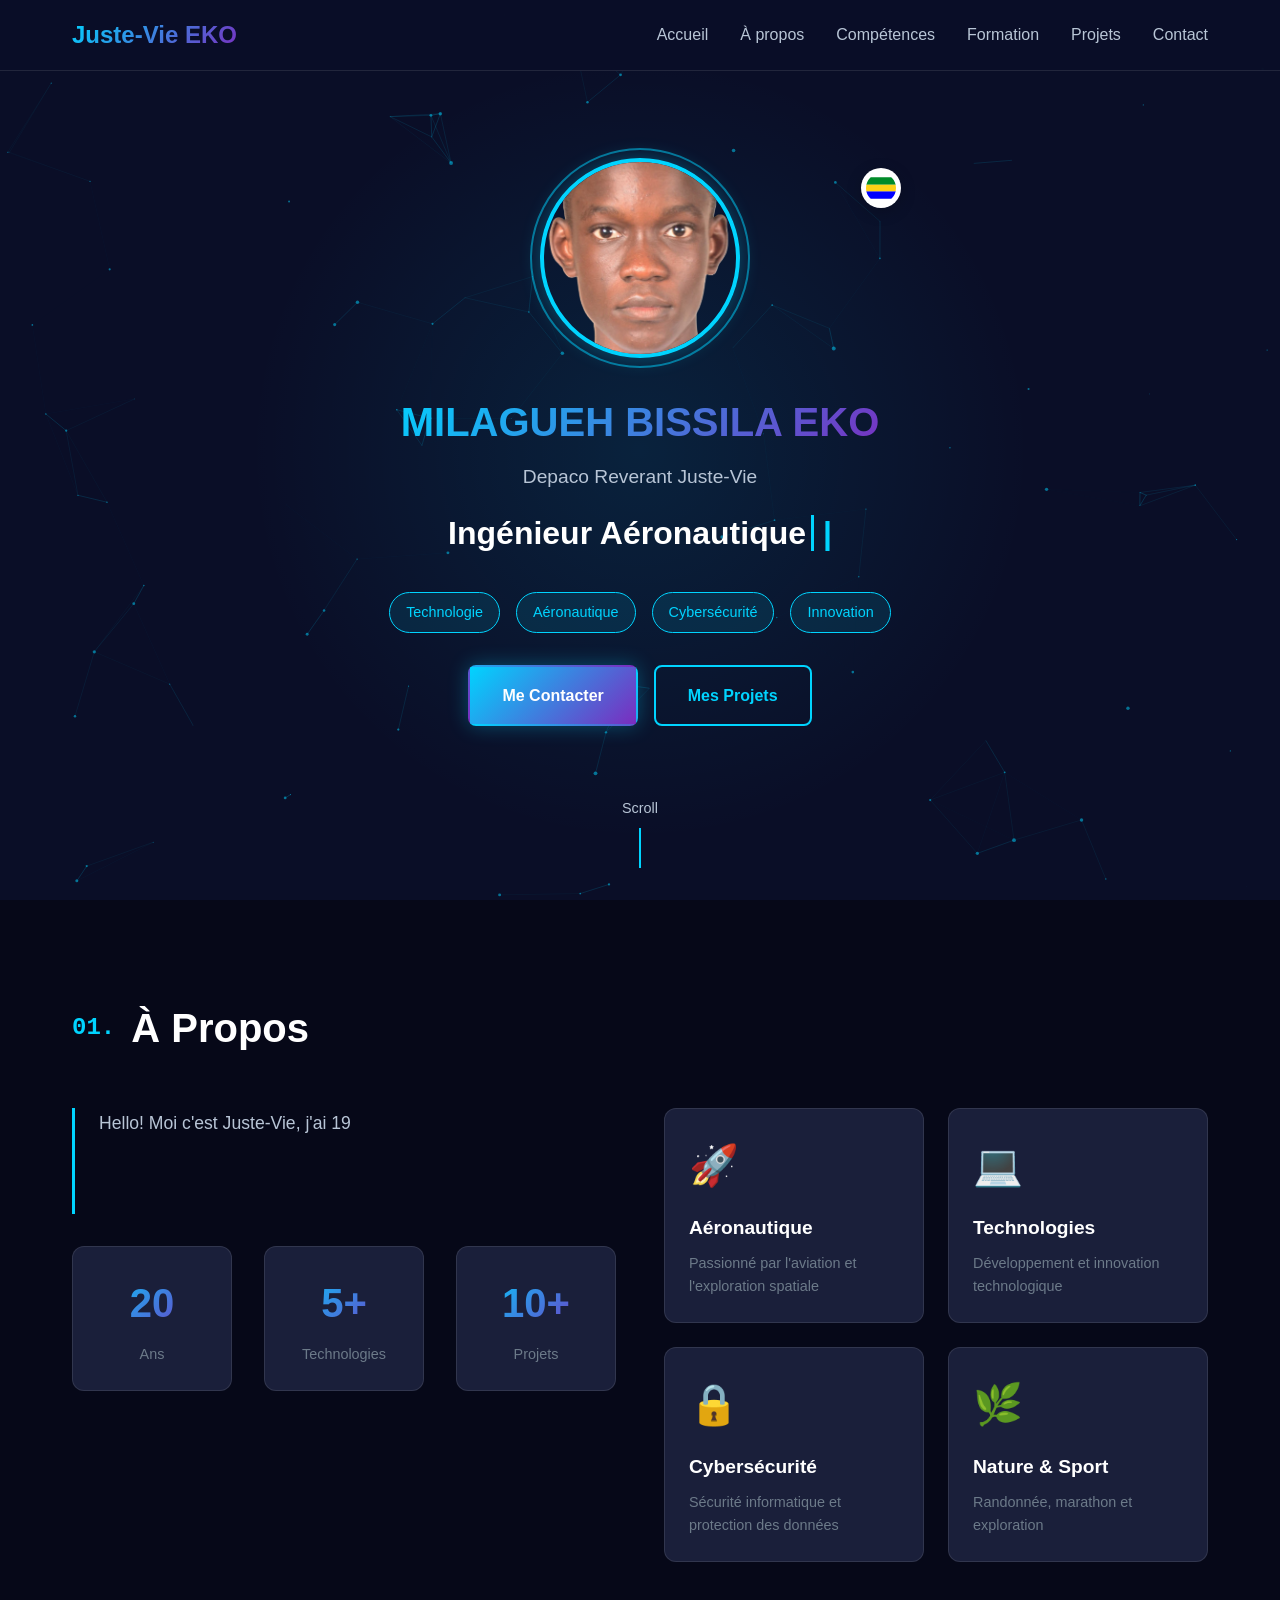
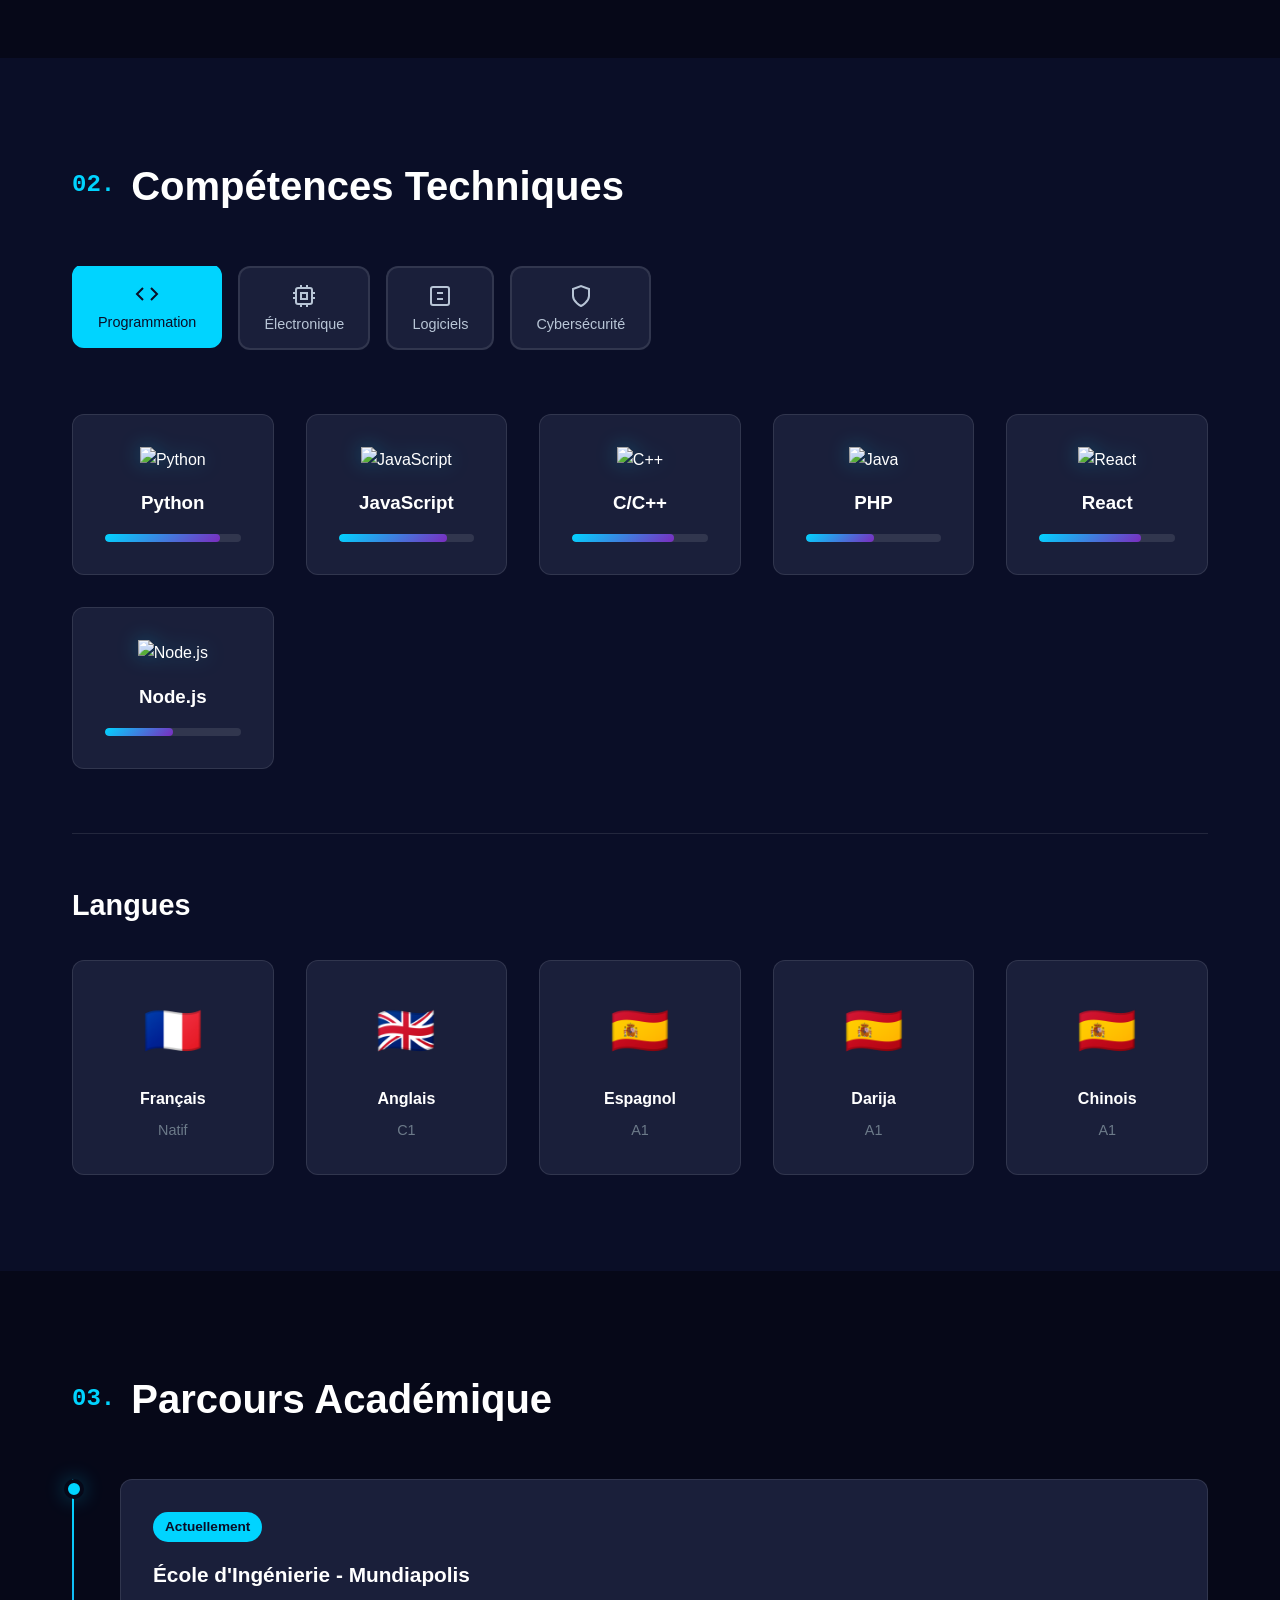
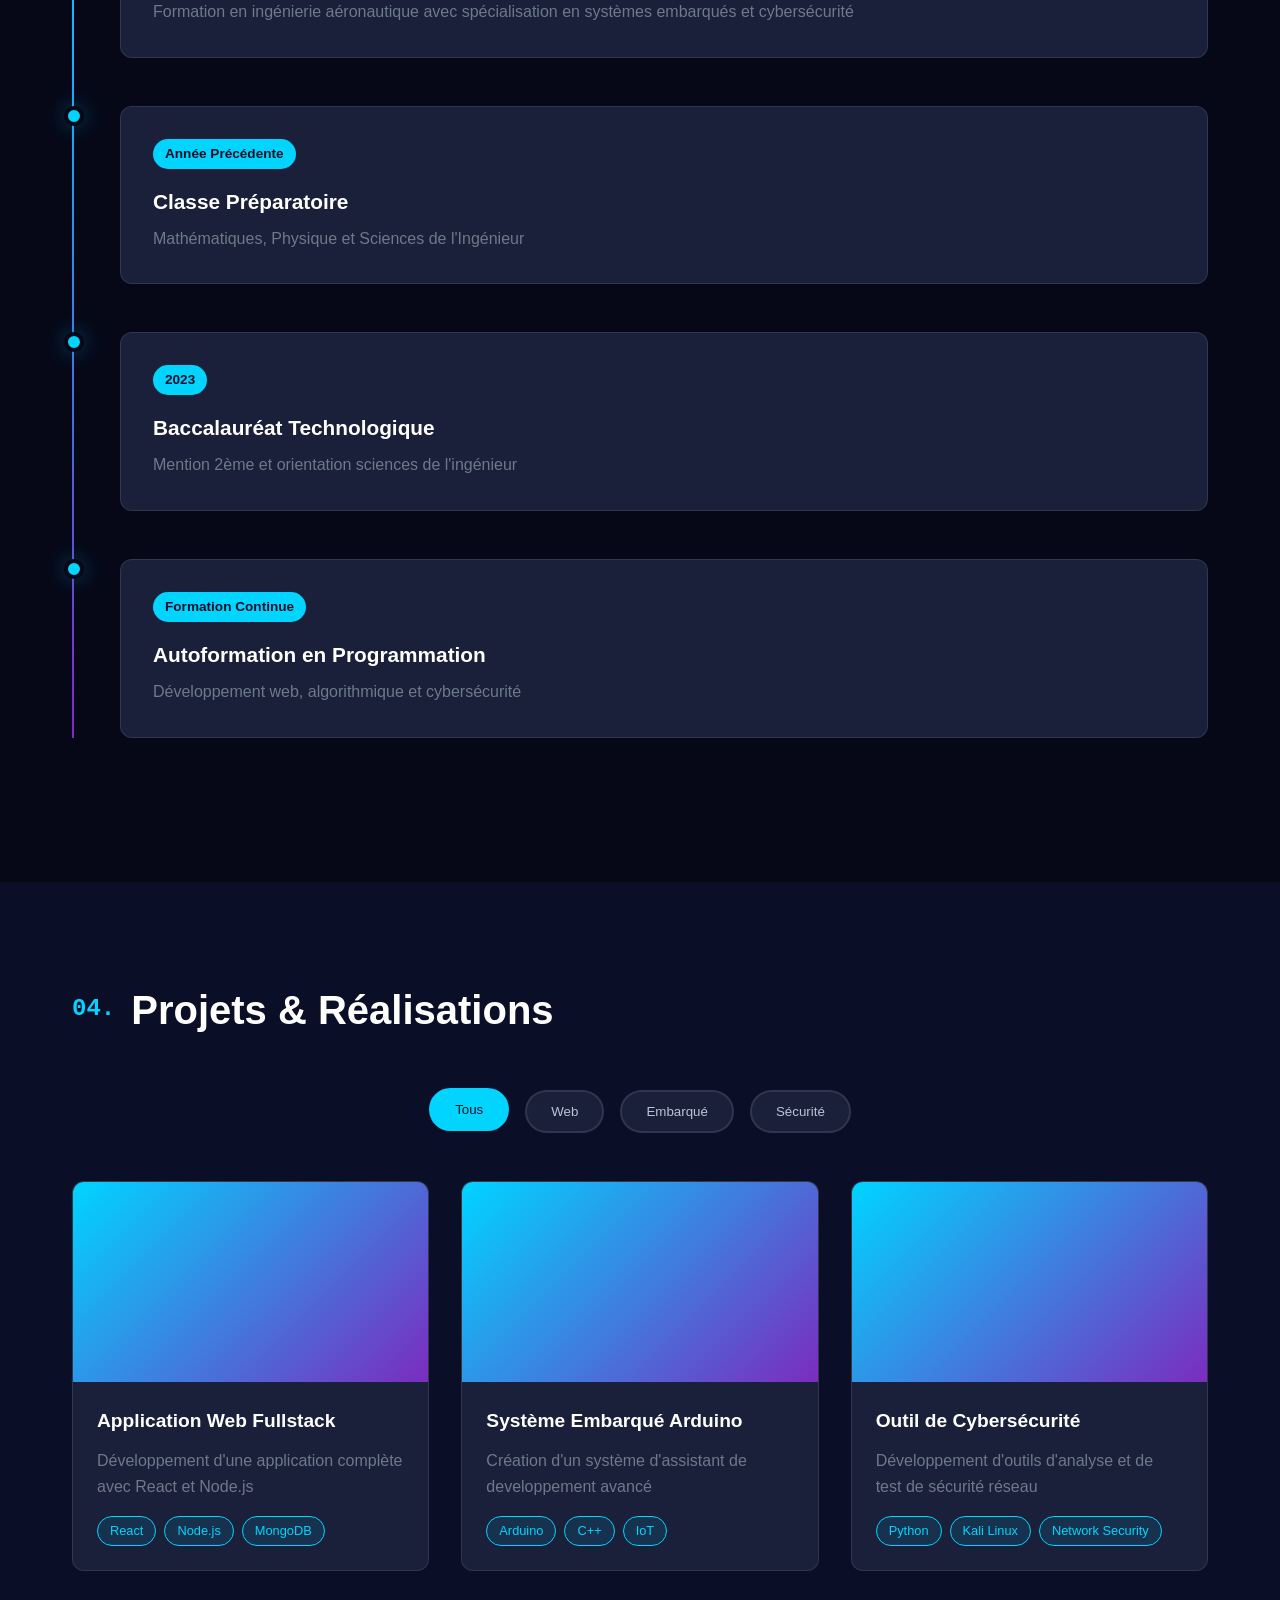
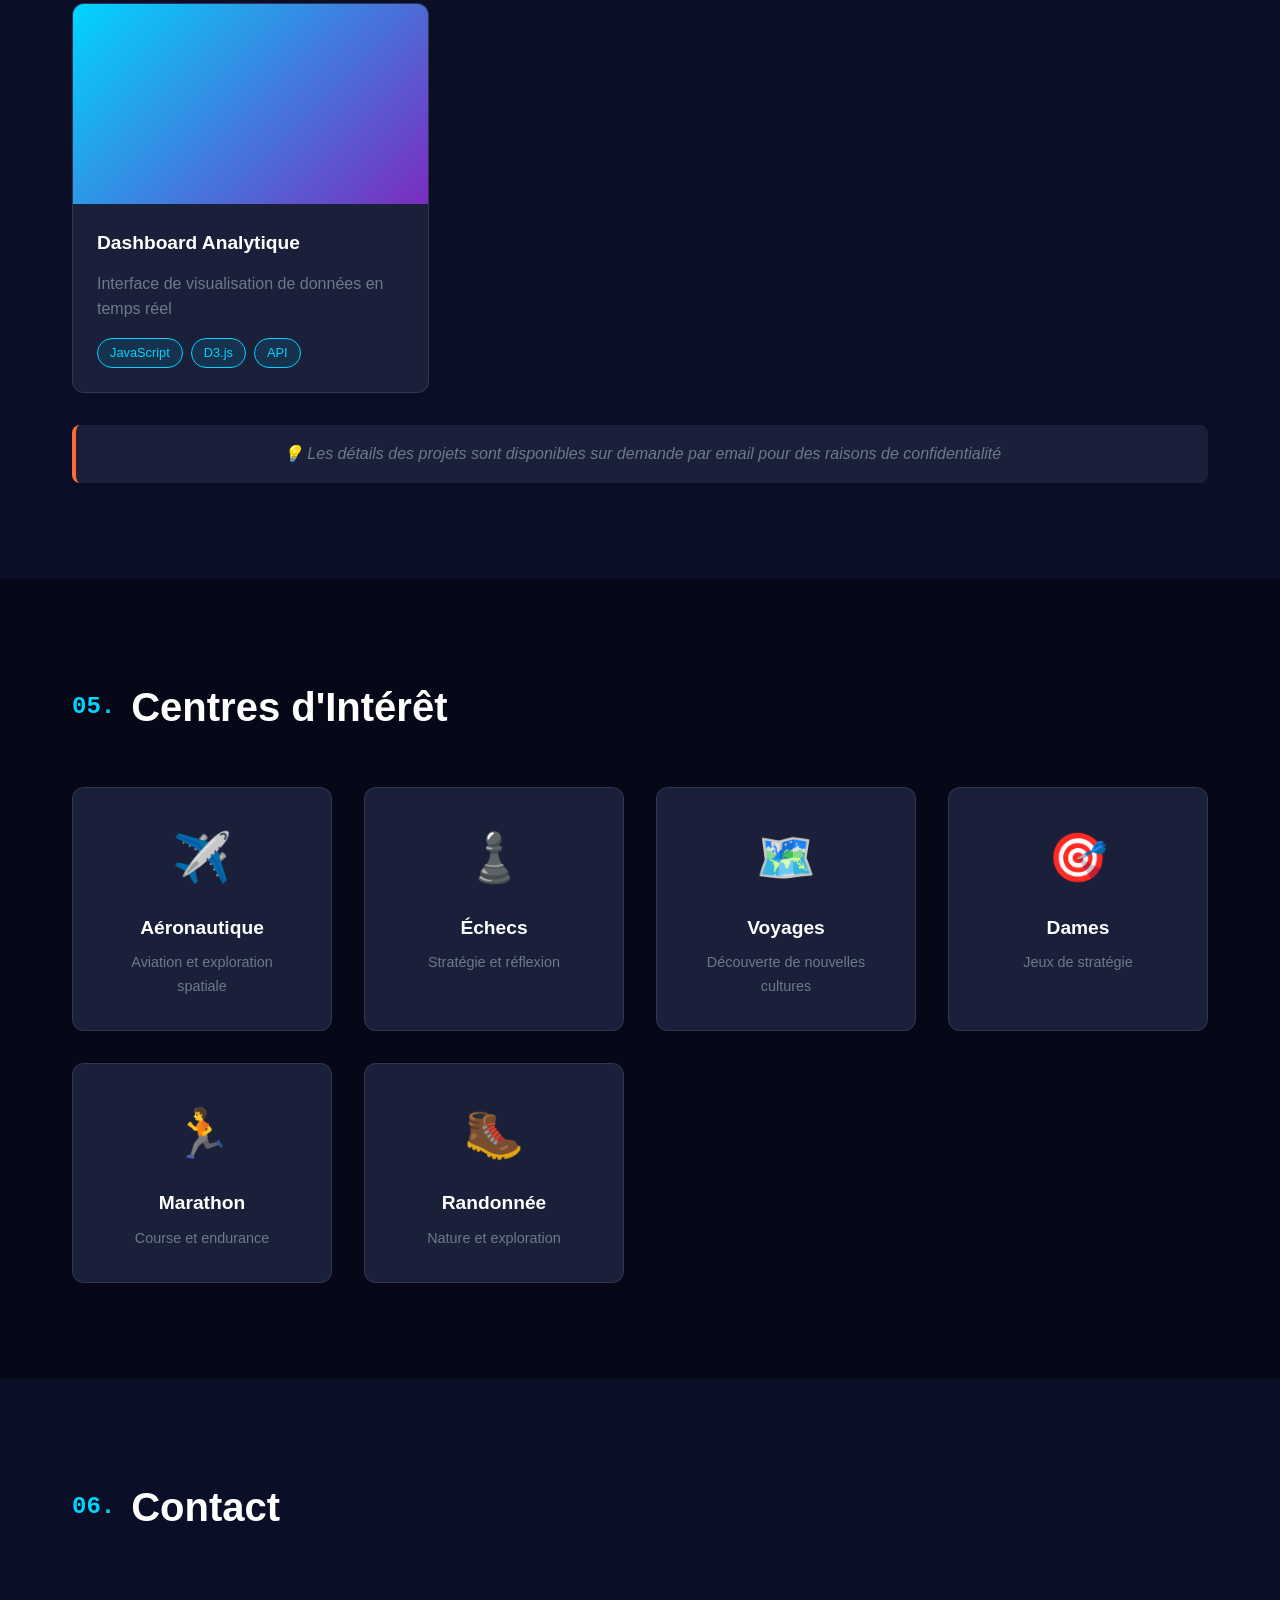
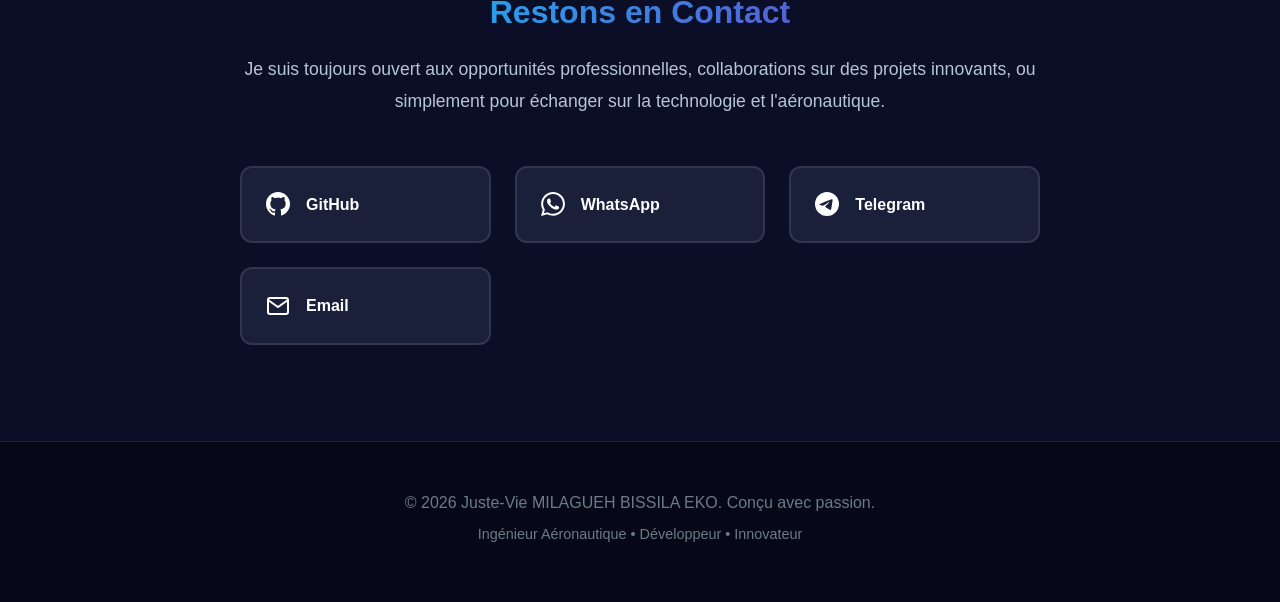
==== commit 496aa5da: "mise à jour des infos version 2 portfolio" ====
--- a/index.html
+++ b/index.html
@@ -10,7 +10,7 @@
     <!-- Navigation fixe -->
     <nav class="main-nav">
         <div class="nav-container">
-            <div class="logo">JV.M</div>
+            <div class="logo">Juste-Vie EKO</div>
             <ul class="nav-links">
                 <li><a href="#home">Accueil</a></li>
                 <li><a href="#about">À propos</a></li>
@@ -77,7 +77,7 @@
                     <p class="typewriter-bio" id="typewriter-text"></p>
                     <div class="stats-grid">
                         <div class="stat-item">
-                            <span class="stat-number">19</span>
+                            <span class="stat-number">20</span>
                             <span class="stat-label">Ans</span>
                         </div>
                         <div class="stat-item">
@@ -191,10 +191,10 @@
                             </div>
                         </div>
                         <div class="skill-card">
-                            <img src="https://cdn.jsdelivr.net/gh/devicons/devicon/icons/java/java-original.svg" alt="Java">
-                            <h3>Java</h3>
-                            <div class="skill-bar">
-                                <div class="skill-progress" style="width: 70%"></div>
+                            <img src="https://cdn.jsdelivr.net/gh/devicons/devicon/icons/java/php-original.svg" alt="Java">
+                            <h3>PHP</h3>
+                            <div class="skill-bar">
+                                <div class="skill-progress" style="width: 50%"></div>
                             </div>
                         </div>
                         <div class="skill-card">
@@ -208,7 +208,7 @@
                             <img src="https://cdn.jsdelivr.net/gh/devicons/devicon/icons/nodejs/nodejs-original.svg" alt="Node.js">
                             <h3>Node.js</h3>
                             <div class="skill-bar">
-                                <div class="skill-progress" style="width: 70%"></div>
+                                <div class="skill-progress" style="width: 50%"></div>
                             </div>
                         </div>
                     </div>
@@ -221,28 +221,28 @@
                             <img src="https://cdn.jsdelivr.net/gh/devicons/devicon/icons/arduino/arduino-original.svg" alt="Arduino">
                             <h3>Arduino</h3>
                             <div class="skill-bar">
-                                <div class="skill-progress" style="width: 85%"></div>
+                                <div class="skill-progress" style="width: 95%"></div>
                             </div>
                         </div>
                         <div class="skill-card">
                             <img src="https://cdn.jsdelivr.net/gh/devicons/devicon/icons/raspberrypi/raspberrypi-original.svg" alt="Raspberry Pi">
                             <h3>Raspberry Pi</h3>
                             <div class="skill-bar">
-                                <div class="skill-progress" style="width: 80%"></div>
+                                <div class="skill-progress" style="width: 40%"></div>
                             </div>
                         </div>
                         <div class="skill-card">
                             <div class="skill-icon">⚡</div>
                             <h3>Circuits Électroniques</h3>
                             <div class="skill-bar">
-                                <div class="skill-progress" style="width: 75%"></div>
+                                <div class="skill-progress" style="width: 85%"></div>
                             </div>
                         </div>
                         <div class="skill-card">
                             <div class="skill-icon">🔌</div>
                             <h3>IoT</h3>
                             <div class="skill-bar">
-                                <div class="skill-progress" style="width: 70%"></div>
+                                <div class="skill-progress" style="width: 80%"></div>
                             </div>
                         </div>
                     </div>
@@ -262,21 +262,14 @@
                             <img src="https://cdn.jsdelivr.net/gh/devicons/devicon/icons/git/git-original.svg" alt="Git">
                             <h3>Git</h3>
                             <div class="skill-bar">
-                                <div class="skill-progress" style="width: 85%"></div>
+                                <div class="skill-progress" style="width: 50%"></div>
                             </div>
                         </div>
                         <div class="skill-card">
                             <img src="https://cdn.jsdelivr.net/gh/devicons/devicon/icons/linux/linux-original.svg" alt="Linux">
                             <h3>Linux</h3>
                             <div class="skill-bar">
-                                <div class="skill-progress" style="width: 80%"></div>
-                            </div>
-                        </div>
-                        <div class="skill-card">
-                            <img src="https://cdn.jsdelivr.net/gh/devicons/devicon/icons/docker/docker-original.svg" alt="Docker">
-                            <h3>Docker</h3>
-                            <div class="skill-bar">
-                                <div class="skill-progress" style="width: 70%"></div>
+                                <div class="skill-progress" style="width: 30%"></div>
                             </div>
                         </div>
                         <div class="skill-card">
@@ -300,28 +293,28 @@
                             </div>
                             <h3>Kali Linux</h3>
                             <div class="skill-bar">
-                                <div class="skill-progress" style="width: 80%"></div>
+                                <div class="skill-progress" style="width: 20%"></div>
                             </div>
                         </div>
                         <div class="skill-card">
                             <div class="skill-icon">🔐</div>
                             <h3>Pen Testing</h3>
                             <div class="skill-bar">
-                                <div class="skill-progress" style="width: 75%"></div>
+                                <div class="skill-progress" style="width: 15%"></div>
                             </div>
                         </div>
                         <div class="skill-card">
                             <div class="skill-icon">🛡️</div>
                             <h3>Cryptographie</h3>
                             <div class="skill-bar">
-                                <div class="skill-progress" style="width: 70%"></div>
+                                <div class="skill-progress" style="width: 0%"></div>
                             </div>
                         </div>
                         <div class="skill-card">
                             <div class="skill-icon">🔍</div>
                             <h3>Analyse Forensique</h3>
                             <div class="skill-bar">
-                                <div class="skill-progress" style="width: 65%"></div>
+                                <div class="skill-progress" style="width: 5%"></div>
                             </div>
                         </div>
                     </div>
@@ -340,12 +333,22 @@
                     <div class="language-card">
                         <span class="flag">🇬🇧</span>
                         <h4>Anglais</h4>
-                        <p>Courant</p>
+                        <p>C1</p>
                     </div>
                     <div class="language-card">
                         <span class="flag">🇪🇸</span>
                         <h4>Espagnol</h4>
-                        <p>Intermédiaire</p>
+                        <p>A1</p>
+                    </div>
+                    <div class="language-card">
+                        <span class="flag">🇪🇸</span>
+                        <h4>Darija</h4>
+                        <p>A1</p>
+                    </div>
+                    <div class="language-card">
+                        <span class="flag">🇪🇸</span>
+                        <h4>Chinois</h4>
+                        <p>A1</p>
                     </div>
                 </div>
             </div>
@@ -381,7 +384,7 @@
                     <div class="timeline-content">
                         <span class="timeline-date">2023</span>
                         <h3>Baccalauréat Technologique</h3>
-                        <p>Mention et orientation sciences de l'ingénieur</p>
+                        <p>Mention 2ème et orientation sciences de l'ingénieur</p>
                     </div>
                 </div>
                 <div class="timeline-item">
@@ -434,7 +437,7 @@
                     </div>
                     <div class="project-info">
                         <h3>Système Embarqué Arduino</h3>
-                        <p>Création d'un système de contrôle automatisé pour maintenance aéronautique</p>
+                        <p>Création d'un système d'assistant de developpement avancé</p>
                         <div class="project-tags">
                             <span>Arduino</span>
                             <span>C++</span>
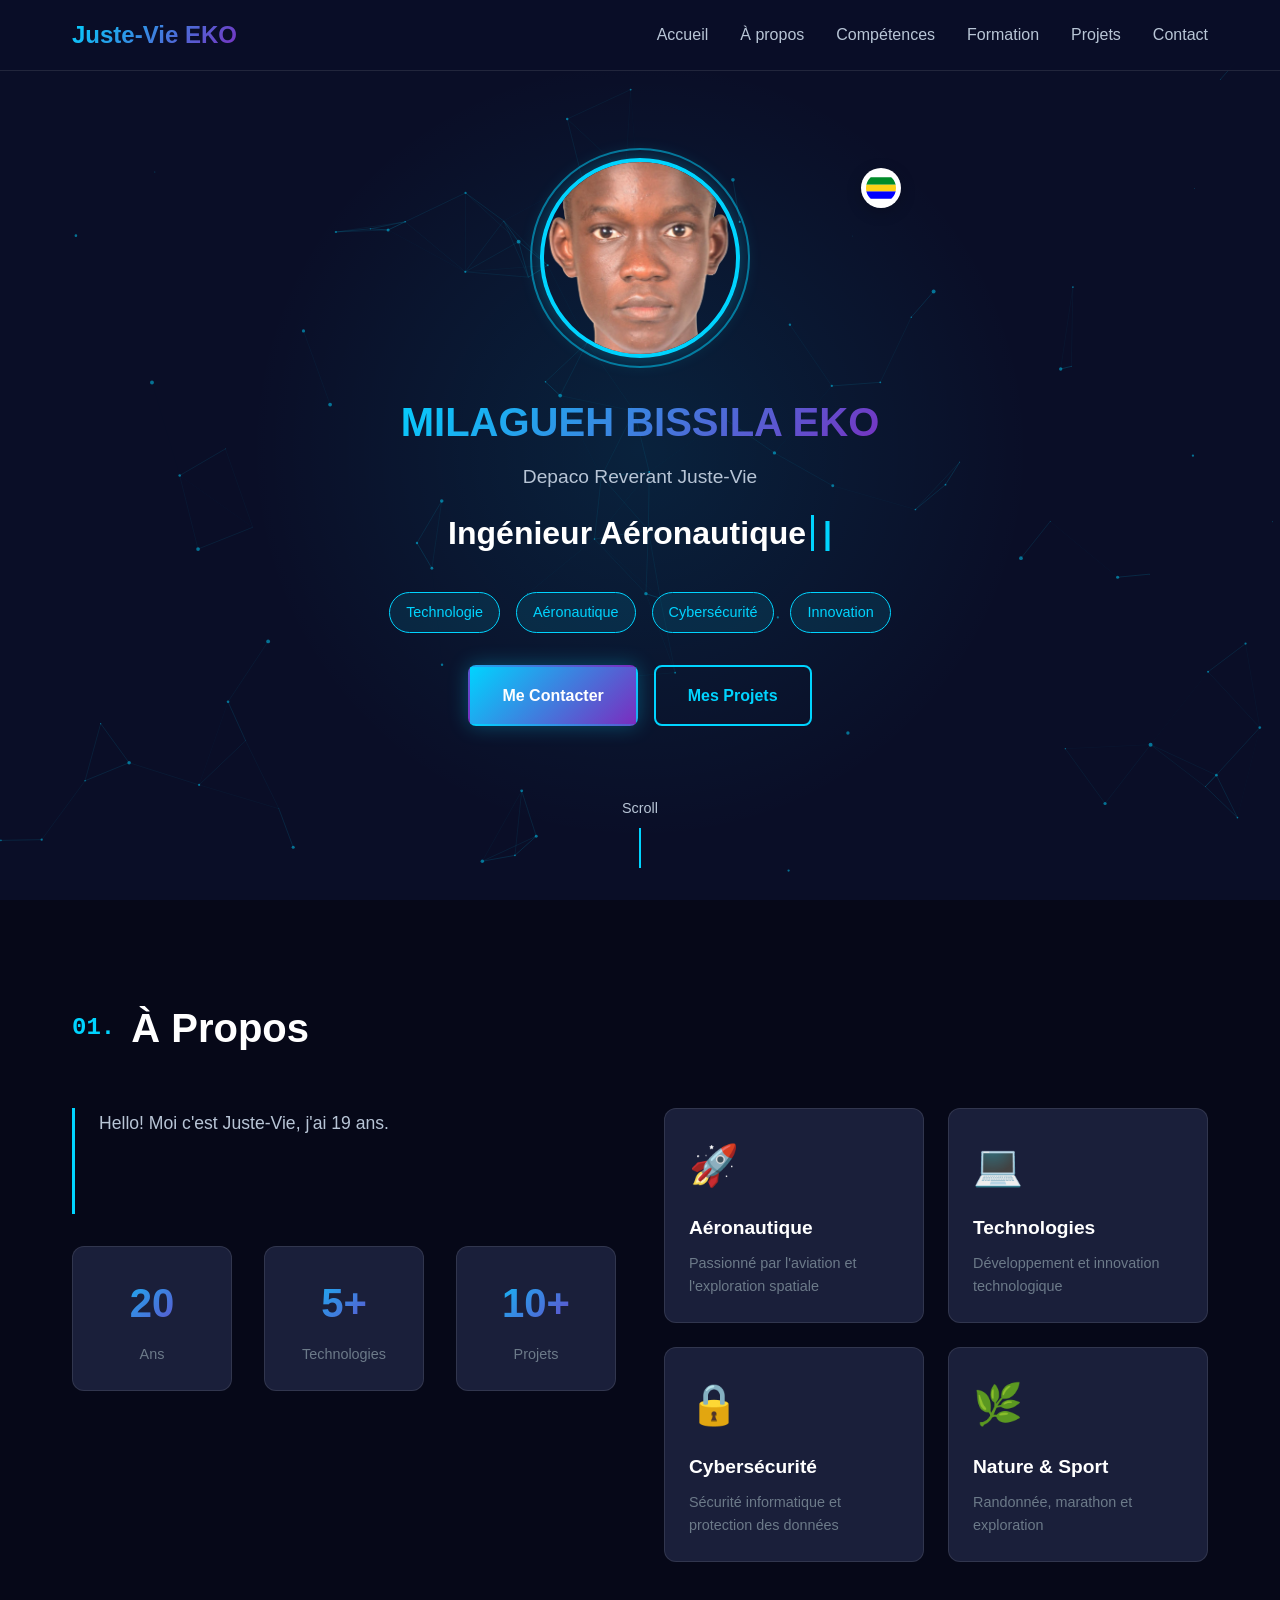
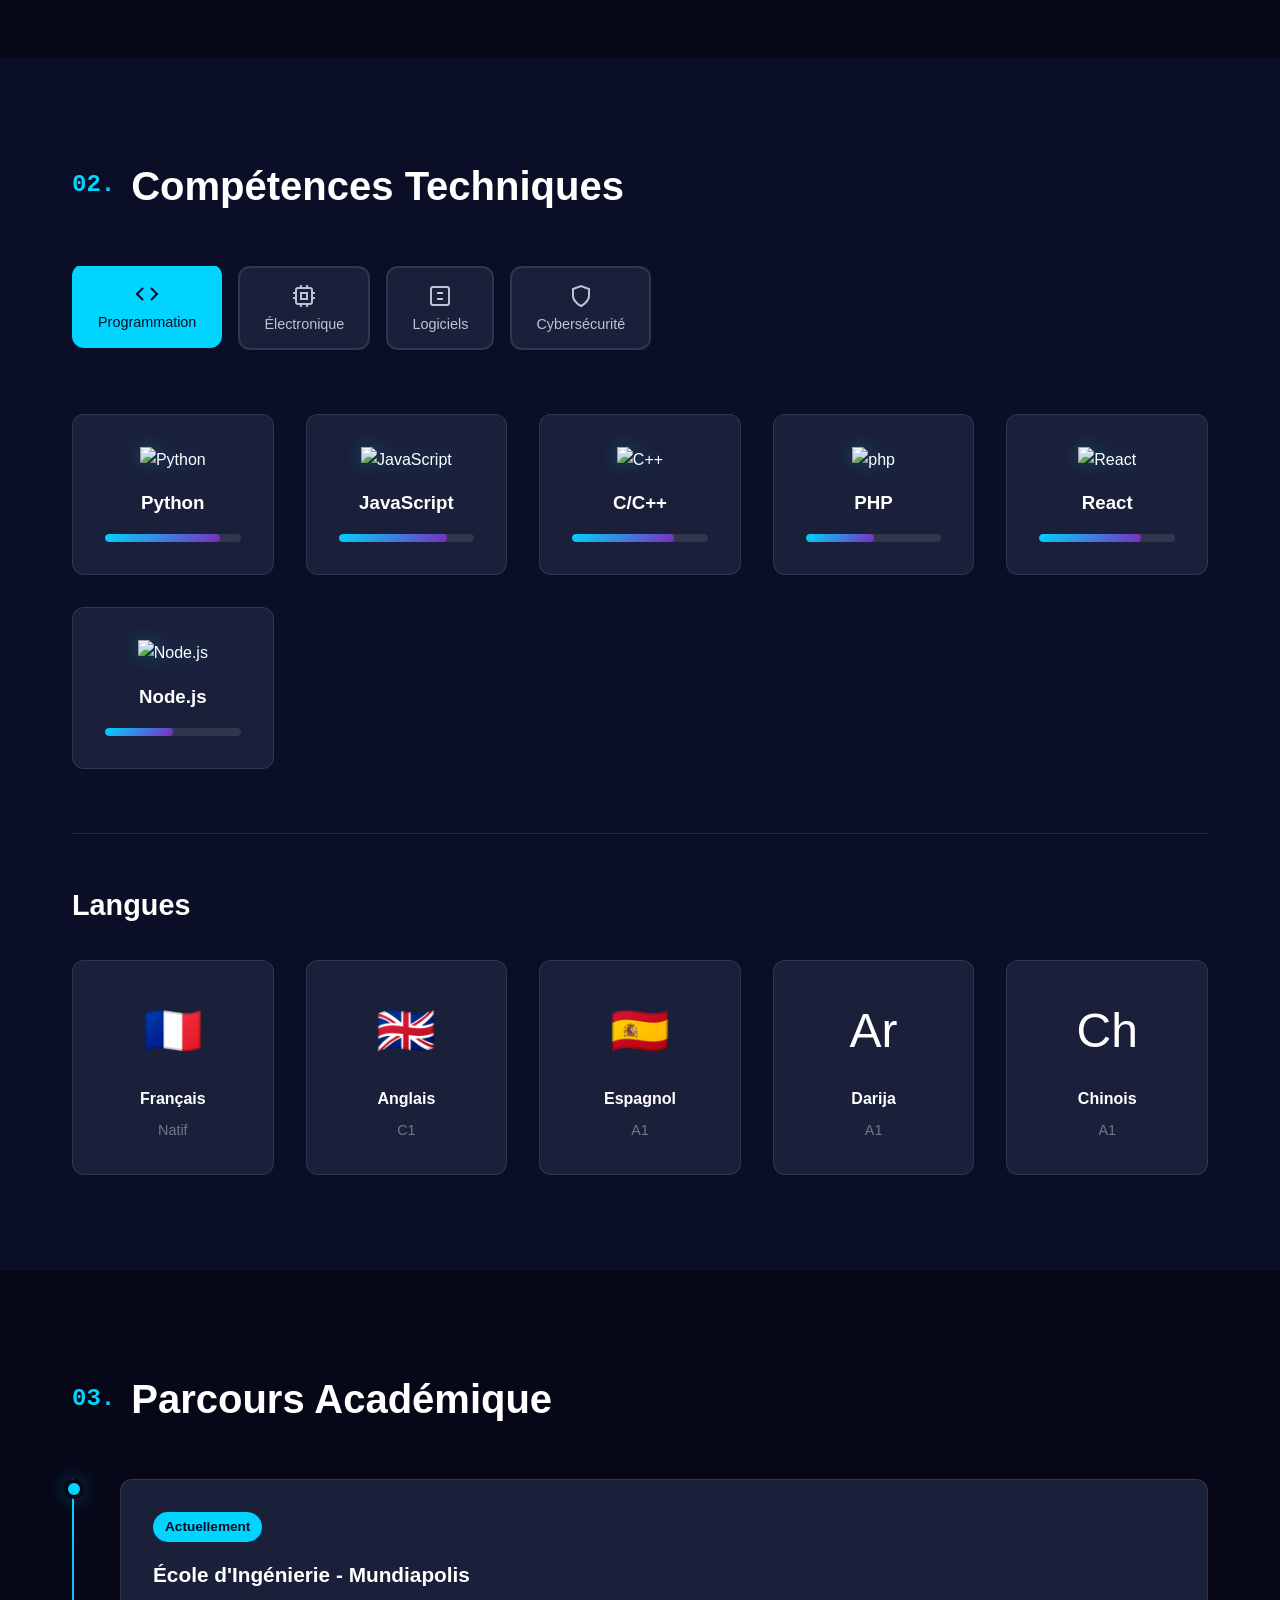
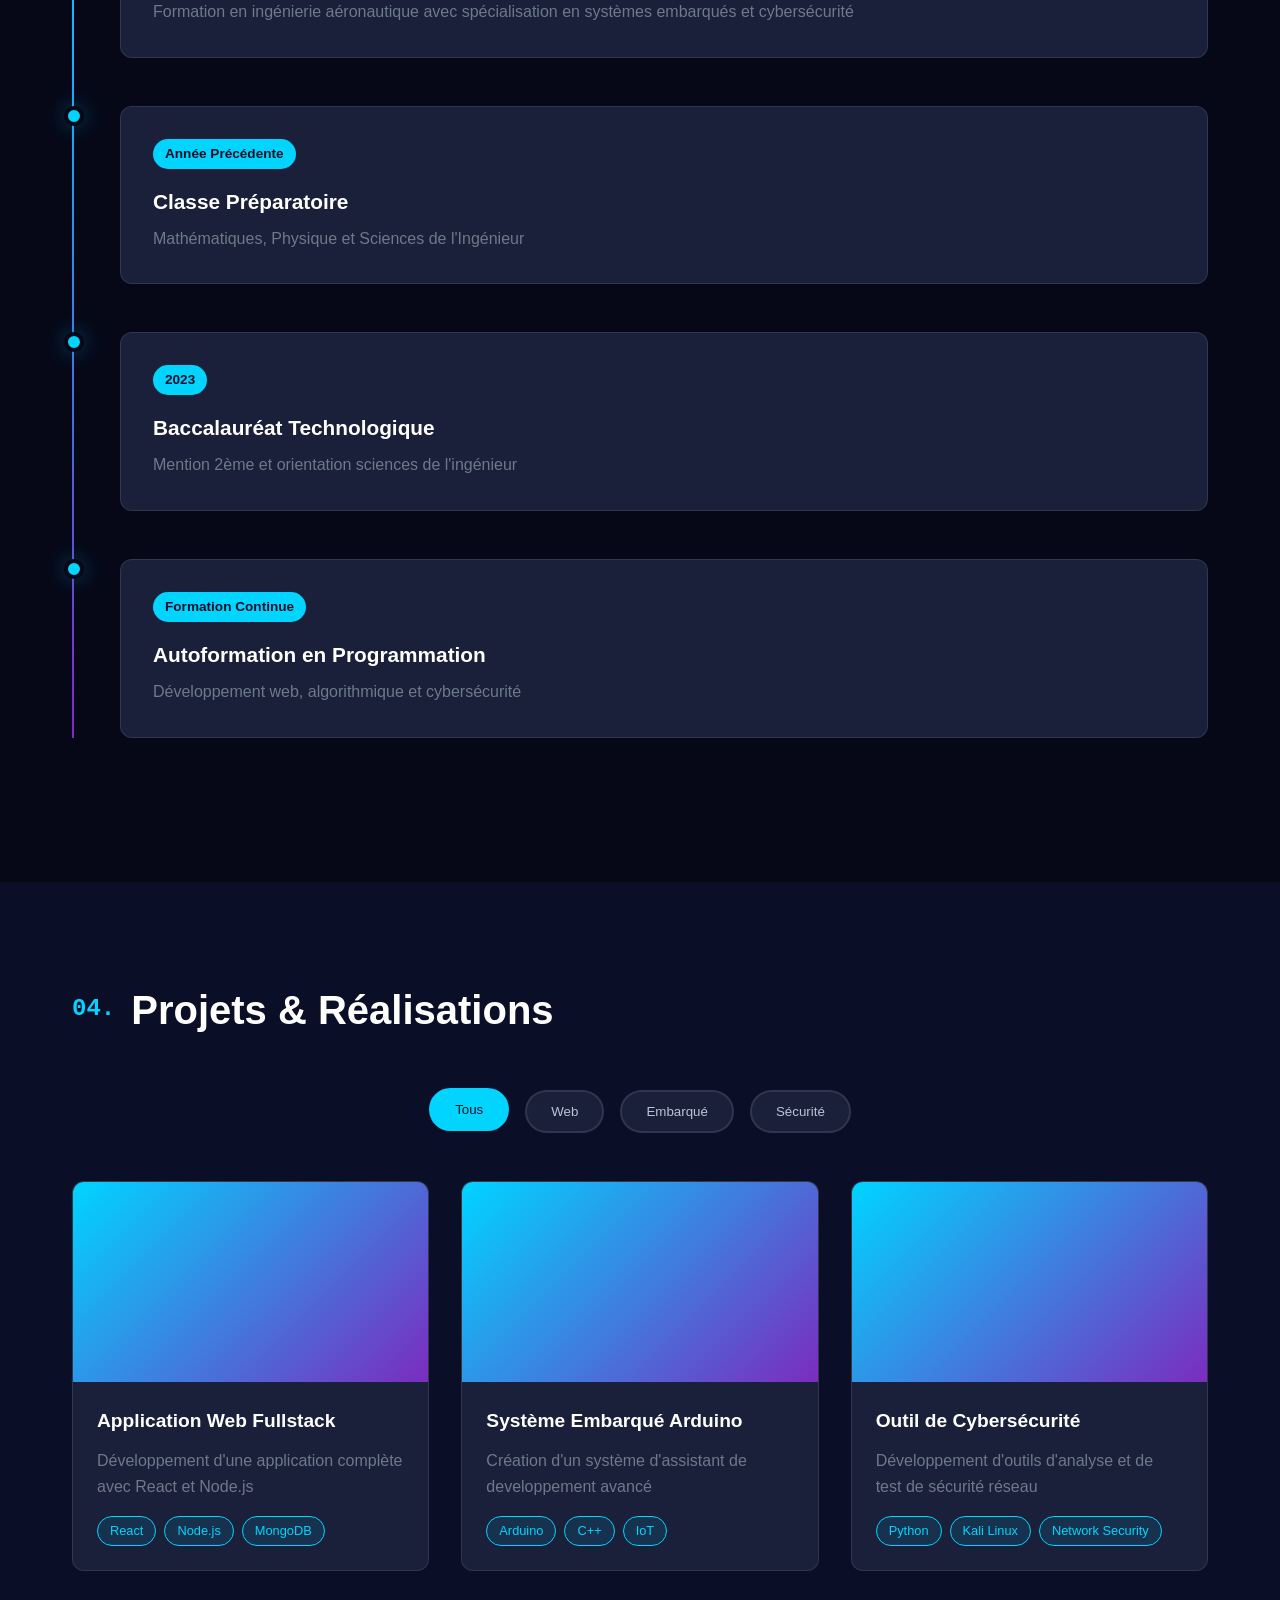
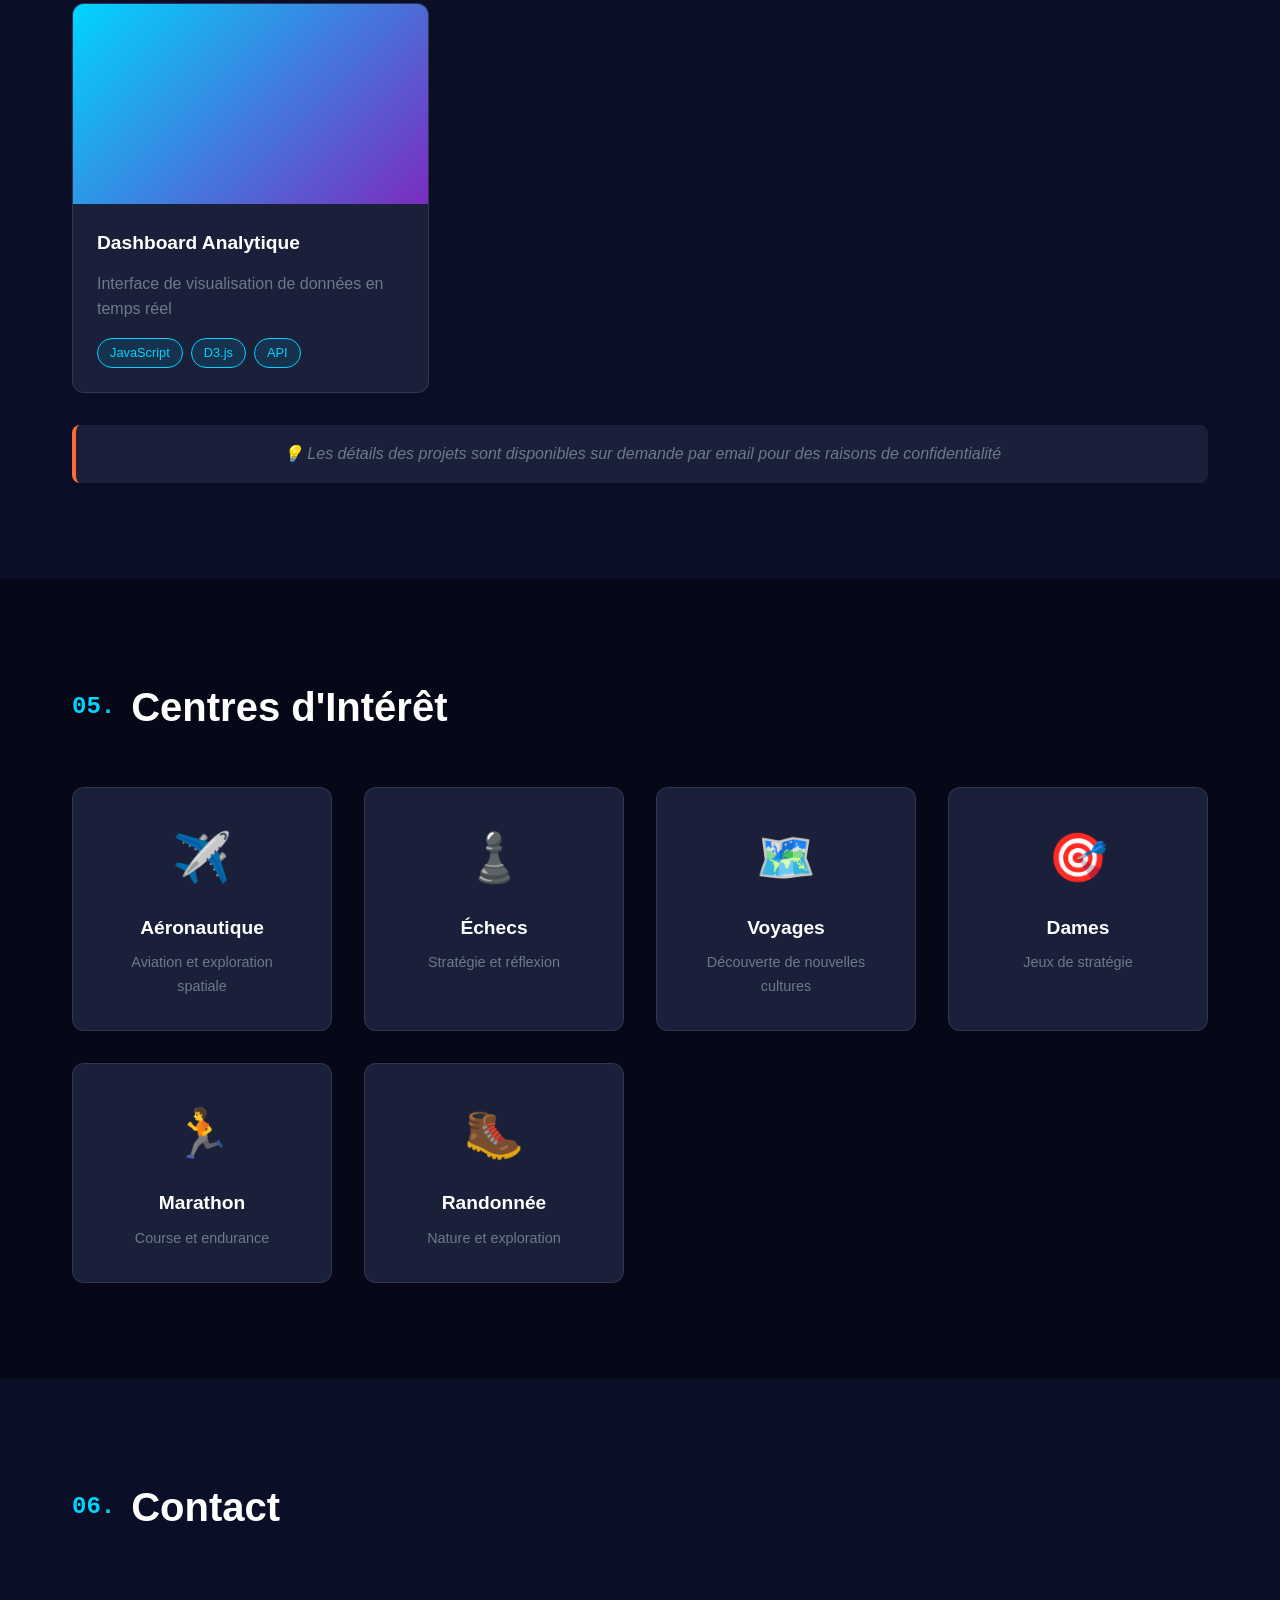
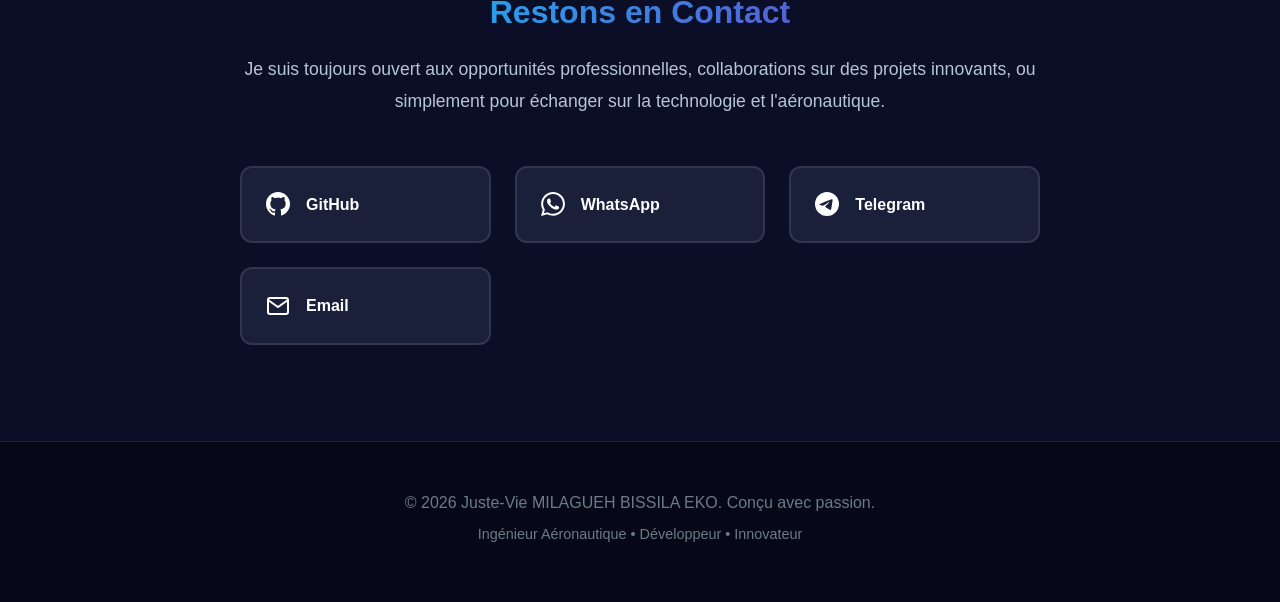
==== commit d8d73b87: "Update image source and language flags in index.html" ====
--- a/index.html
+++ b/index.html
@@ -191,7 +191,7 @@
                             </div>
                         </div>
                         <div class="skill-card">
-                            <img src="https://cdn.jsdelivr.net/gh/devicons/devicon/icons/java/php-original.svg" alt="Java">
+                            <img src="https://images.icon-icons.com/2415/PNG/512/php_plain_logo_icon_146397.png" alt="php">
                             <h3>PHP</h3>
                             <div class="skill-bar">
                                 <div class="skill-progress" style="width: 50%"></div>
@@ -341,12 +341,12 @@
                         <p>A1</p>
                     </div>
                     <div class="language-card">
-                        <span class="flag">🇪🇸</span>
+                        <span class="flag">Ar</span>
                         <h4>Darija</h4>
                         <p>A1</p>
                     </div>
                     <div class="language-card">
-                        <span class="flag">🇪🇸</span>
+                        <span class="flag">Ch</span>
                         <h4>Chinois</h4>
                         <p>A1</p>
                     </div>
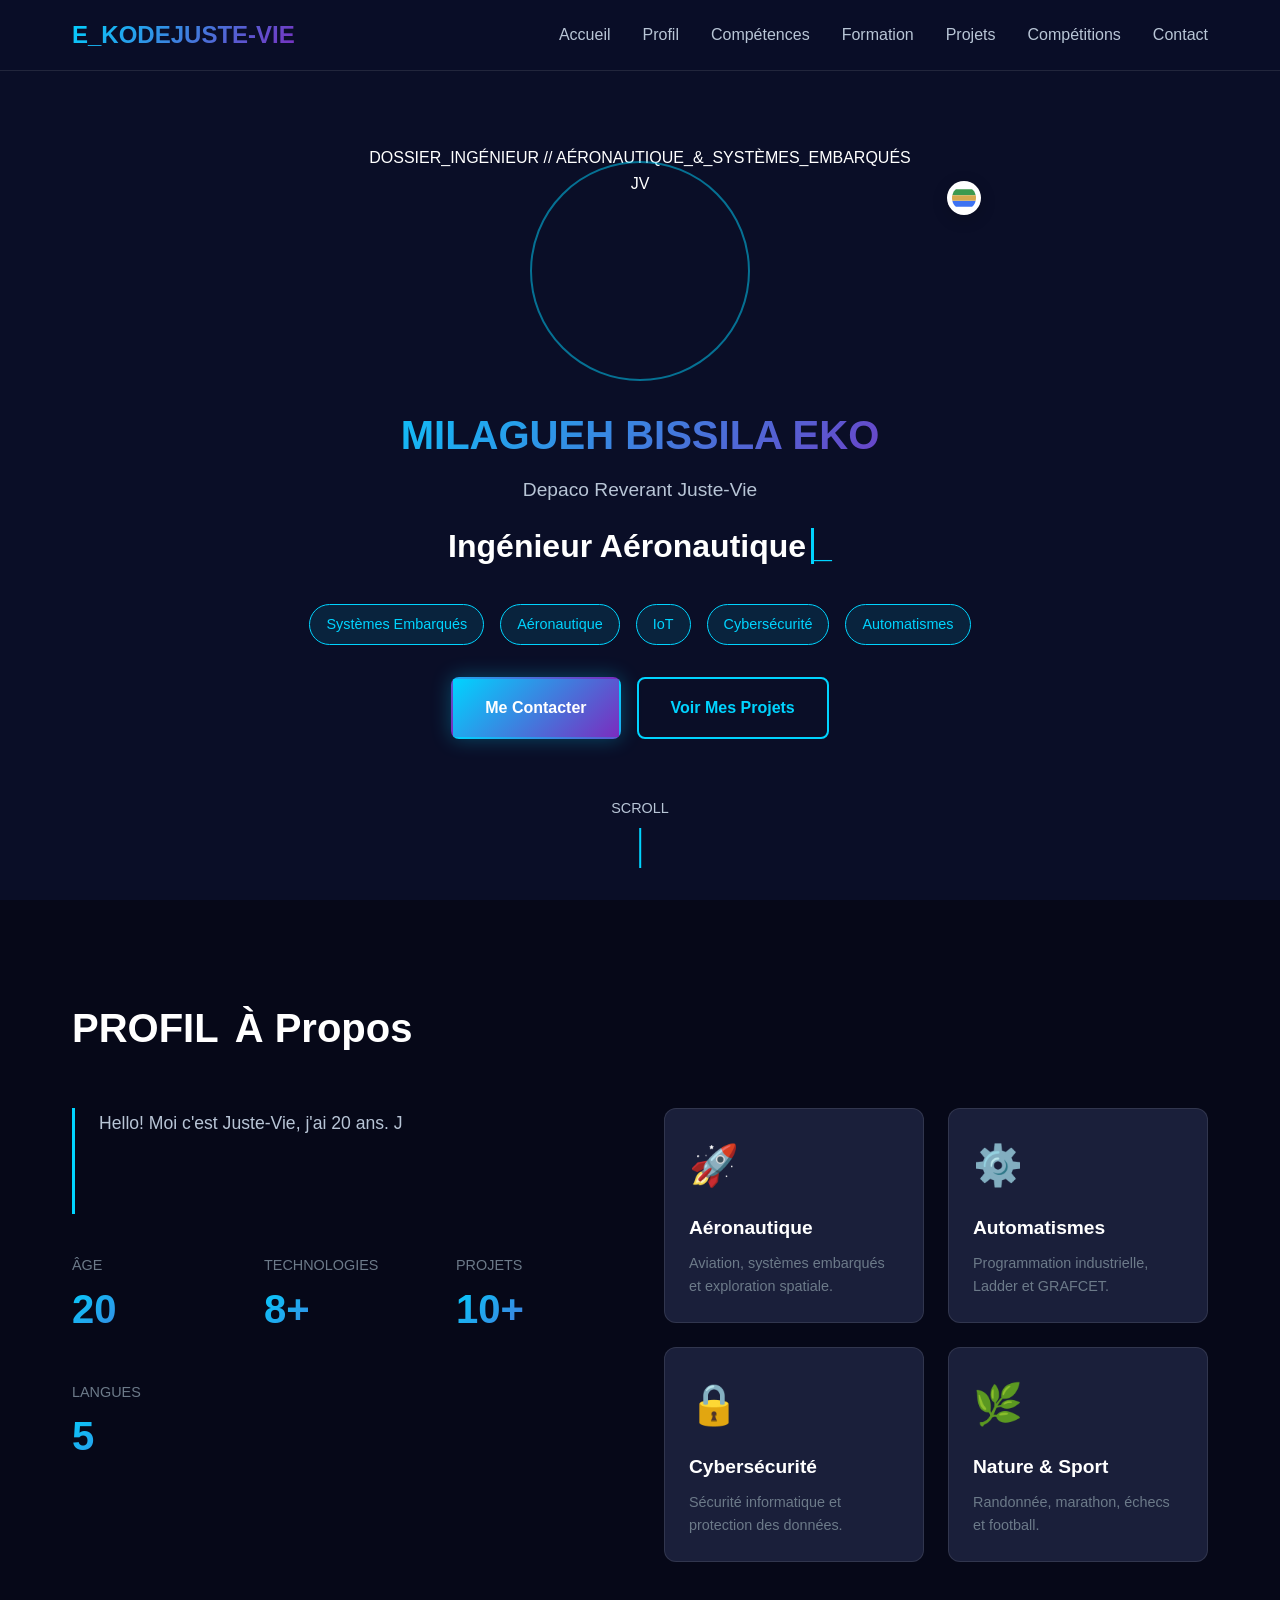
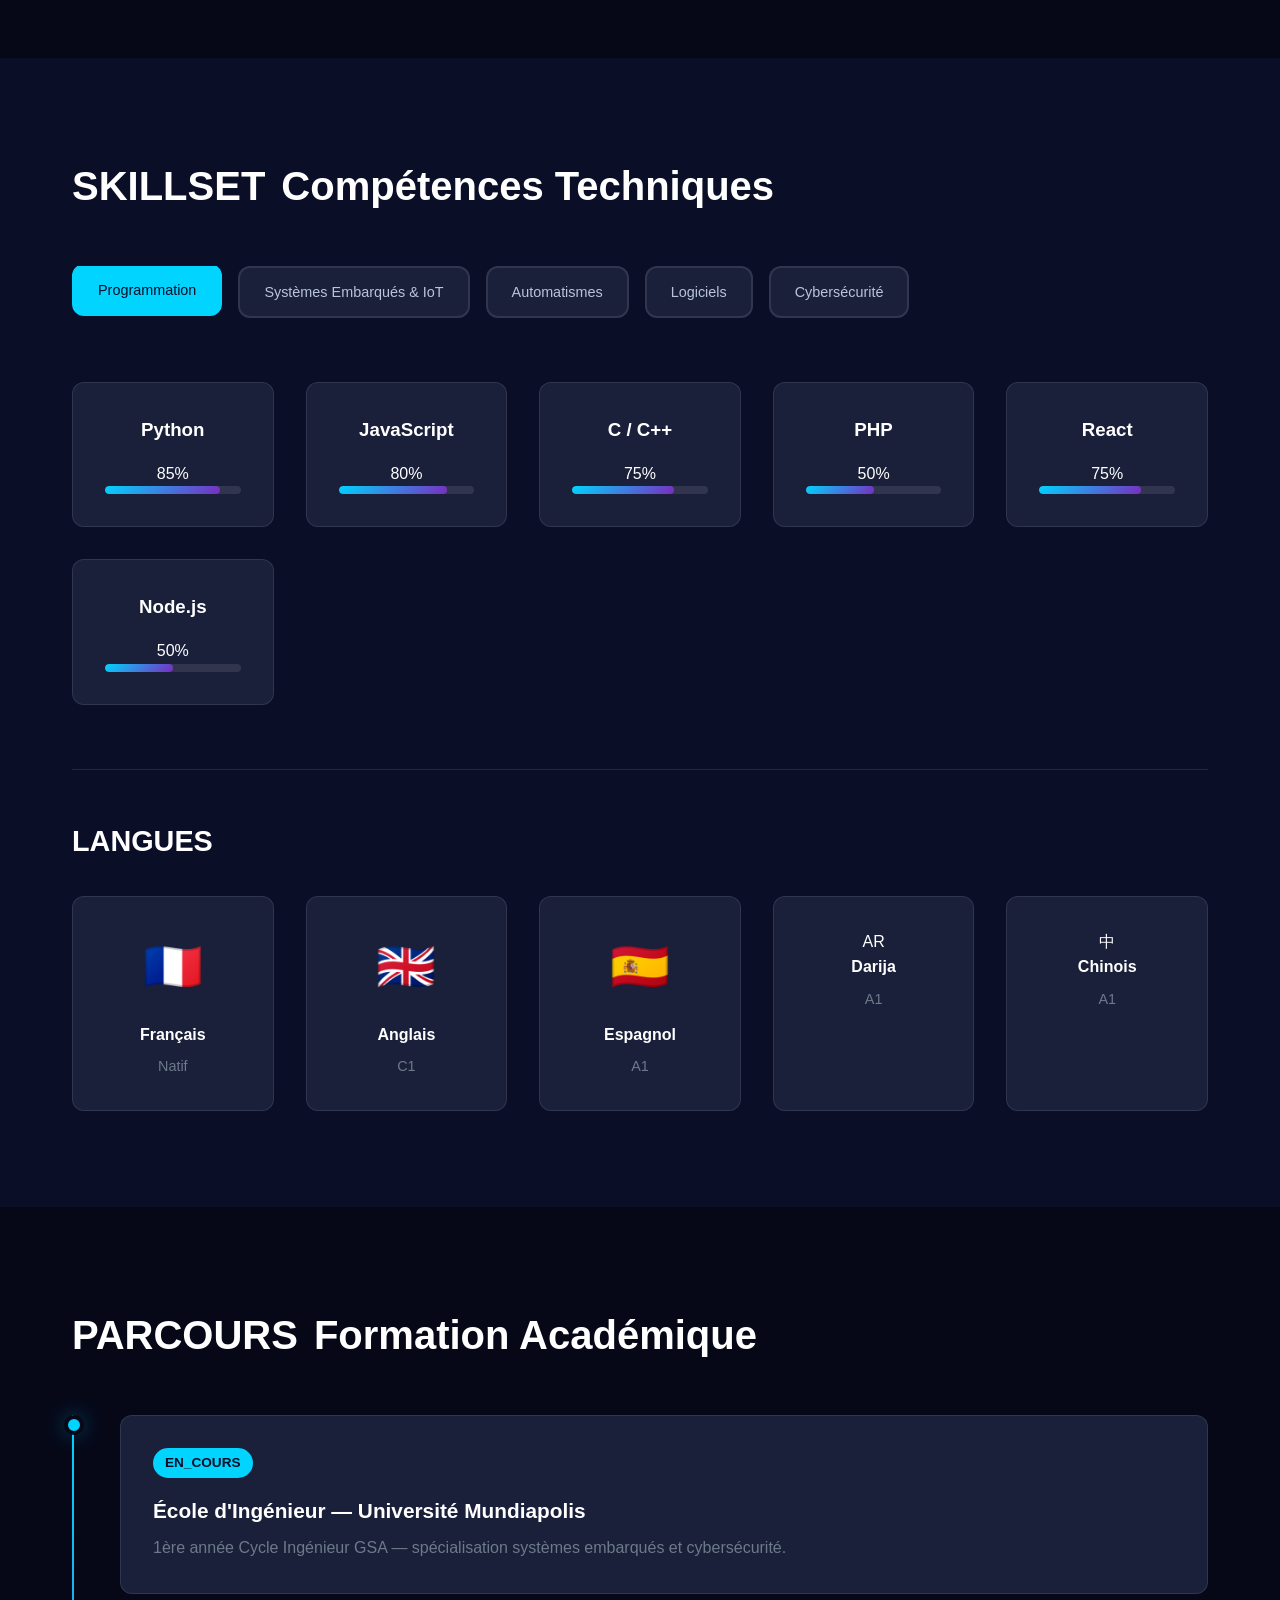
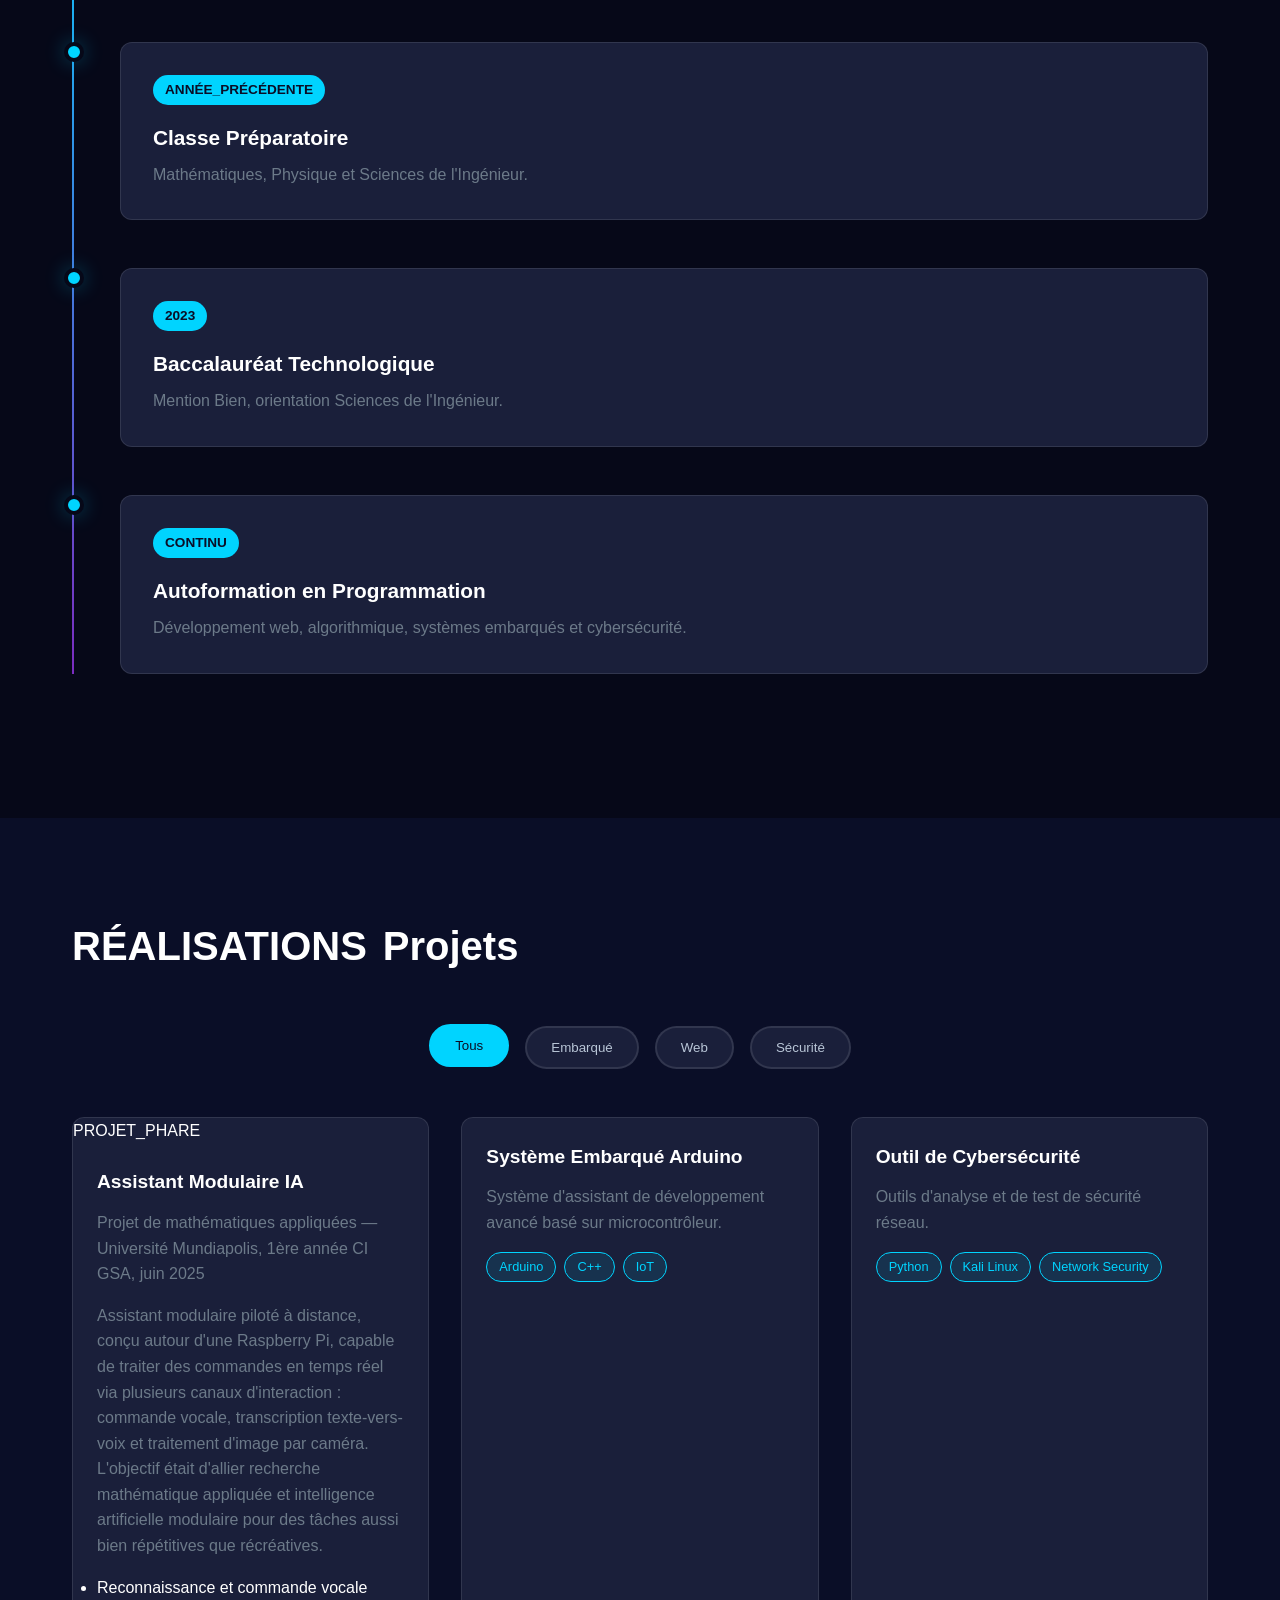
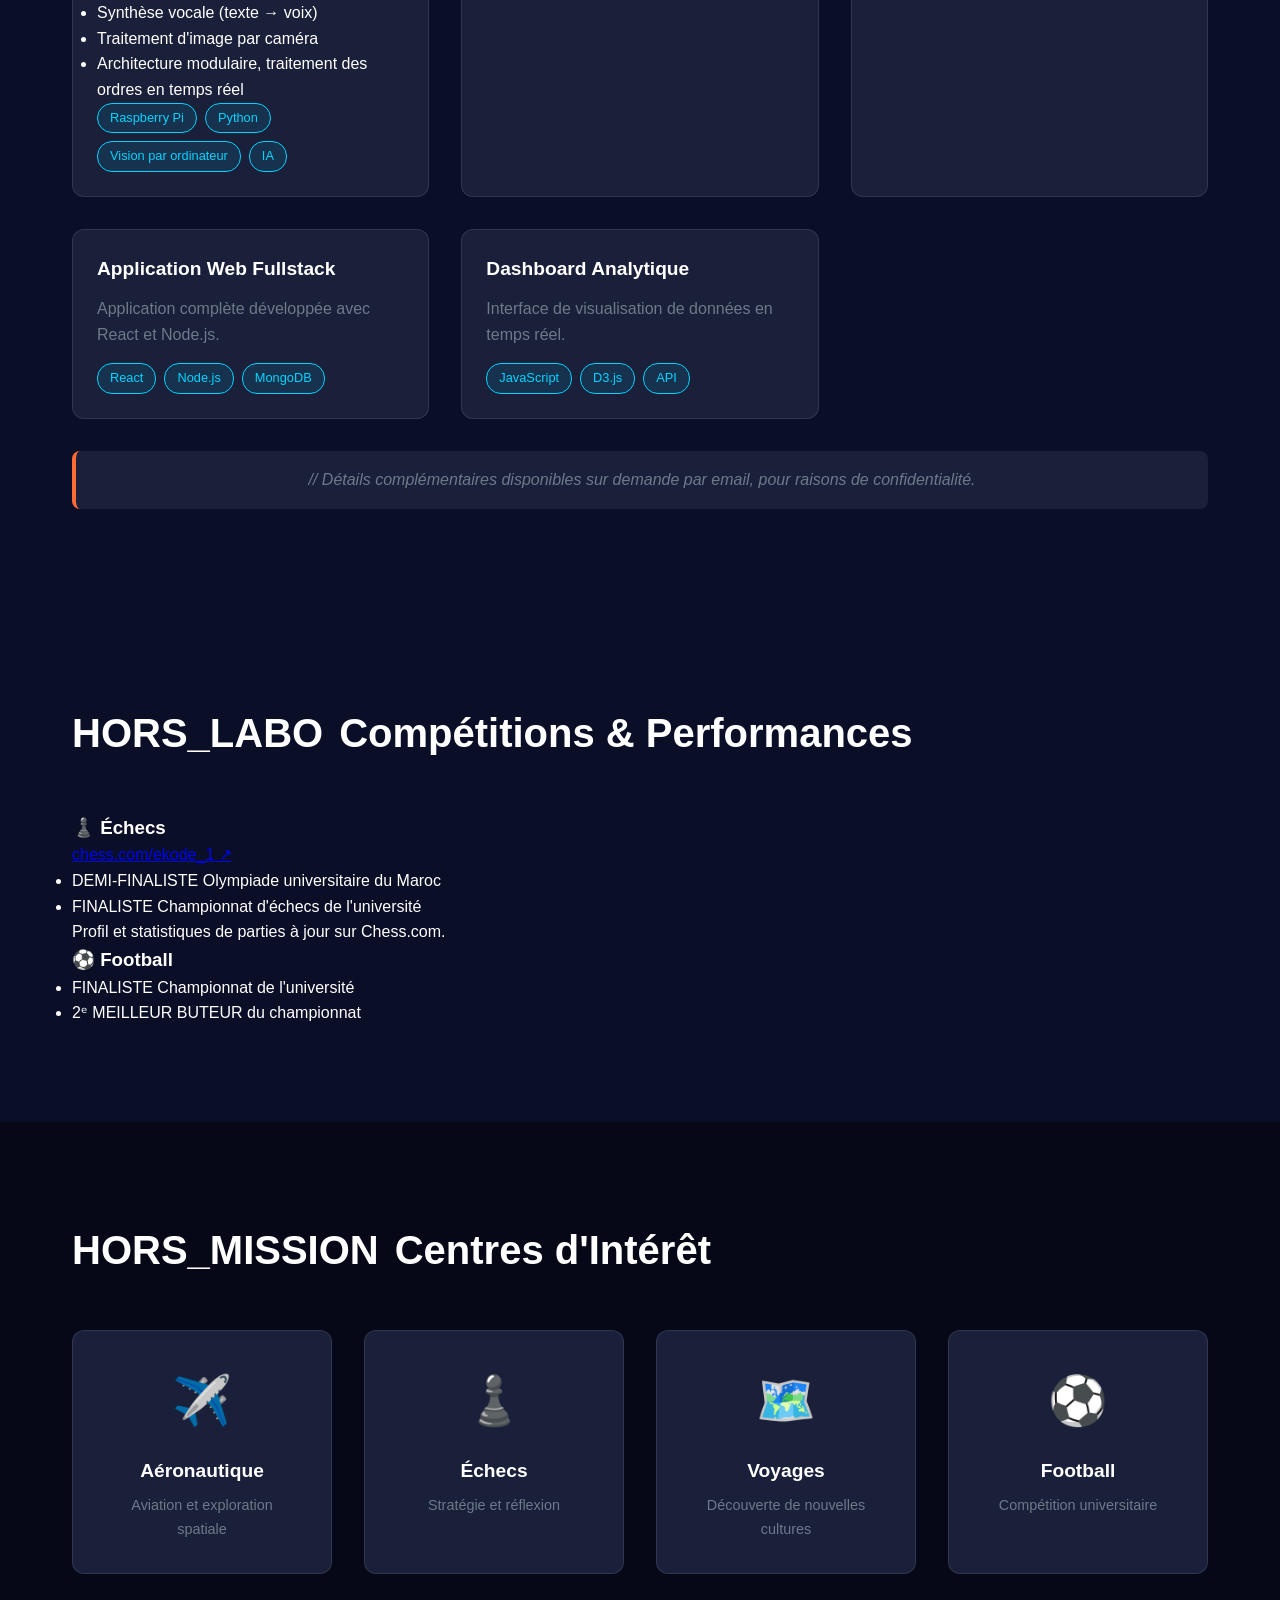
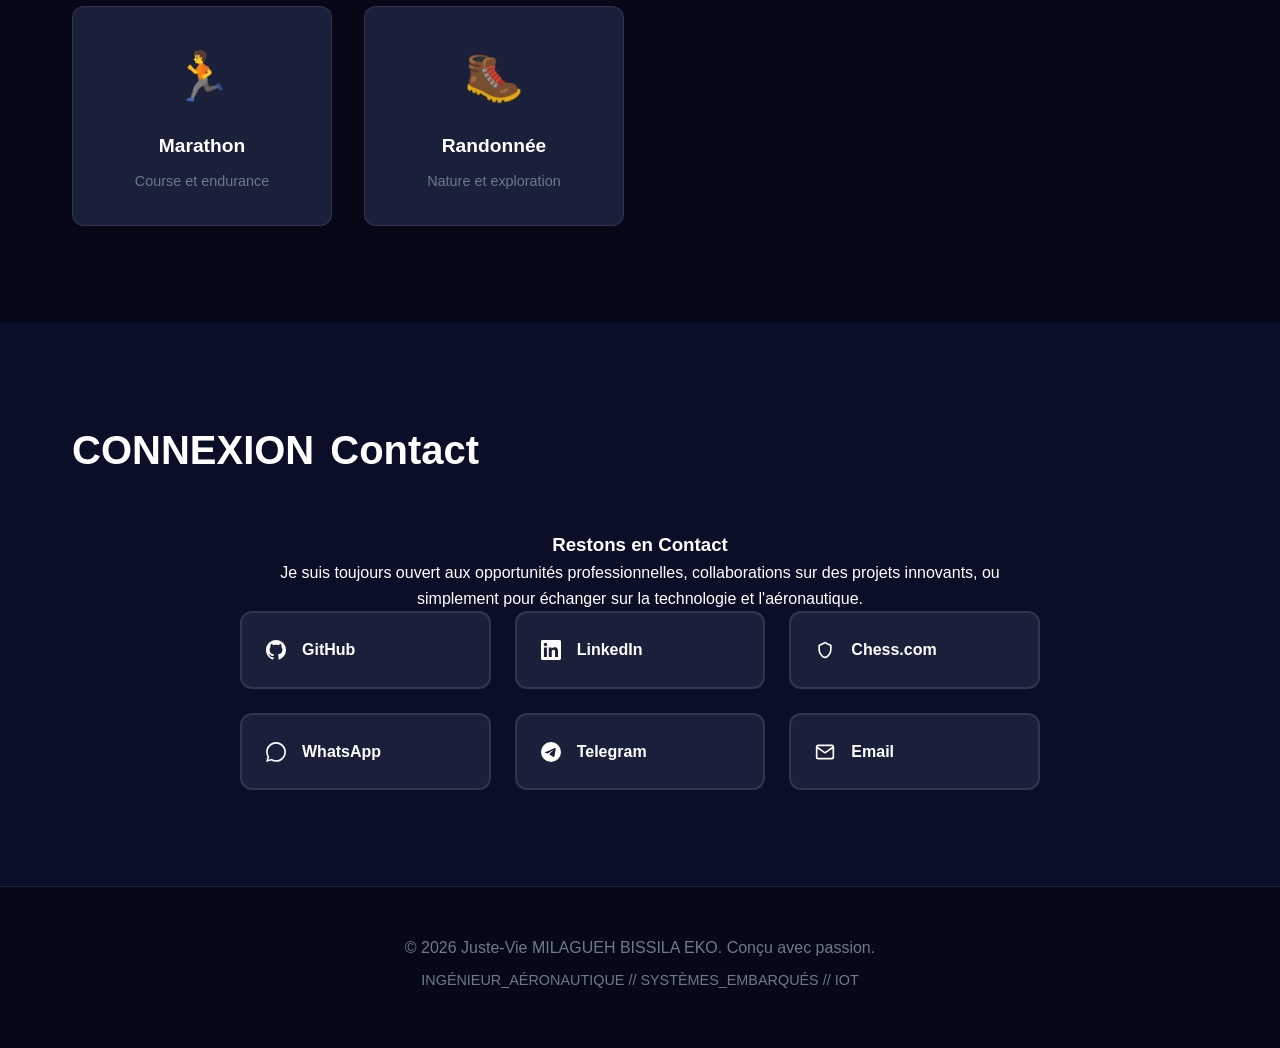
==== commit 5b3e8ab0: "version 4 du site changement intégrale du design" ====
--- a/index.html
+++ b/index.html
@@ -1,580 +1,506 @@
 <!DOCTYPE html>
 <html lang="fr">
 <head>
-    <meta charset="UTF-8">
-    <meta name="viewport" content="width=device-width, initial-scale=1.0">
-    <title>Juste-Vie MILAGUEH - Ingénieur Aéronautique</title>
-    <link rel="stylesheet" href="style.css">
+<meta charset="UTF-8">
+<meta name="viewport" content="width=device-width, initial-scale=1.0">
+<title>Juste-Vie MILAGUEH BISSILA EKO — Ingénieur Aéronautique</title>
+<link rel="stylesheet" href="style.css">
 </head>
 <body>
-    <!-- Navigation fixe -->
-    <nav class="main-nav">
-        <div class="nav-container">
-            <div class="logo">Juste-Vie EKO</div>
-            <ul class="nav-links">
-                <li><a href="#home">Accueil</a></li>
-                <li><a href="#about">À propos</a></li>
-                <li><a href="#skills">Compétences</a></li>
-                <li><a href="#education">Formation</a></li>
-                <li><a href="#projects">Projets</a></li>
-                <li><a href="#contact">Contact</a></li>
-            </ul>
-            <button class="mobile-menu-toggle">☰</button>
-        </div>
-    </nav>
-
-    <!-- Section Hero -->
-    <section id="home" class="hero-section">
-        <div class="hero-background">
-            <canvas id="particles-canvas"></canvas>
-        </div>
-        <div class="hero-content">
-            <div class="profile-container">
-                <div class="profile-image-wrapper">
-                    <img src="images/P.png" alt="Juste-Vie MILAGUEH" class="profile-img">
-                    <div class="profile-ring"></div>
-                </div>
-                <svg class="nationality-badge" xmlns="http://www.w3.org/2000/svg" width="40" height="40" viewBox="0 0 36 36">
-                    <path fill="#008B29" d="M32 5H4a4 4 0 0 0-4 4v5h36V9a4 4 0 0 0-4-4z"/>
-                    <path fill="#0000FF" d="M0 27a4 4 0 0 0 4 4h28a4 4 0 0 0 4-4v-5H0v5z"/>
-                    <path fill="#FCD116" d="M0 14h36v8H0z"/>
-                </svg>
-            </div>
-            <h1 class="hero-title">
-                <span class="name-highlight">MILAGUEH BISSILA EKO</span>
-                <span class="subtitle">Depaco Reverant Juste-Vie</span>
-            </h1>
-            <h2 class="profession">
-                <span class="typing-text">Ingénieur Aéronautique</span>
-                <span class="cursor">|</span>
-            </h2>
-            <div class="hero-tags">
-                <span class="tag">Technologie</span>
-                <span class="tag">Aéronautique</span>
-                <span class="tag">Cybersécurité</span>
-                <span class="tag">Innovation</span>
-            </div>
-            <div class="cta-buttons">
-                <a href="#contact" class="btn btn-primary">Me Contacter</a>
-                <a href="#projects" class="btn btn-secondary">Mes Projets</a>
-            </div>
-        </div>
-        <div class="scroll-indicator">
-            <span>Scroll</span>
-            <div class="scroll-arrow"></div>
-        </div>
-    </section>
-
-    <!-- Section À propos -->
-    <section id="about" class="about-section">
-        <div class="container">
-            <h2 class="section-title">
-                <span class="title-number">01.</span>
-                À Propos
-            </h2>
-            <div class="about-content">
-                <div class="about-text">
-                    <p class="typewriter-bio" id="typewriter-text"></p>
-                    <div class="stats-grid">
-                        <div class="stat-item">
-                            <span class="stat-number">20</span>
-                            <span class="stat-label">Ans</span>
-                        </div>
-                        <div class="stat-item">
-                            <span class="stat-number">5+</span>
-                            <span class="stat-label">Technologies</span>
-                        </div>
-                        <div class="stat-item">
-                            <span class="stat-number">10+</span>
-                            <span class="stat-label">Projets</span>
-                        </div>
-                    </div>
-                </div>
-                <div class="about-visual">
-                    <div class="interests-grid">
-                        <div class="interest-card">
-                            <div class="interest-icon">🚀</div>
-                            <h3>Aéronautique</h3>
-                            <p>Passionné par l'aviation et l'exploration spatiale</p>
-                        </div>
-                        <div class="interest-card">
-                            <div class="interest-icon">💻</div>
-                            <h3>Technologies</h3>
-                            <p>Développement et innovation technologique</p>
-                        </div>
-                        <div class="interest-card">
-                            <div class="interest-icon">🔒</div>
-                            <h3>Cybersécurité</h3>
-                            <p>Sécurité informatique et protection des données</p>
-                        </div>
-                        <div class="interest-card">
-                            <div class="interest-icon">🌿</div>
-                            <h3>Nature & Sport</h3>
-                            <p>Randonnée, marathon et exploration</p>
-                        </div>
-                    </div>
-                </div>
-            </div>
-        </div>
-    </section>
-
-    <!-- Section Compétences -->
-    <section id="skills" class="skills-section">
-        <div class="container">
-            <h2 class="section-title">
-                <span class="title-number">02.</span>
-                Compétences Techniques
-            </h2>
-            
-            <div class="skills-nav">
-                <button class="skill-tab active" data-category="programming">
-                    <svg xmlns="http://www.w3.org/2000/svg" width="24" height="24" viewBox="0 0 24 24" fill="none" stroke="currentColor" stroke-width="2">
-                        <polyline points="16 18 22 12 16 6"></polyline>
-                        <polyline points="8 6 2 12 8 18"></polyline>
-                    </svg>
-                    Programmation
-                </button>
-                <button class="skill-tab" data-category="electronics">
-                    <svg xmlns="http://www.w3.org/2000/svg" width="24" height="24" viewBox="0 0 24 24" fill="none" stroke="currentColor" stroke-width="2">
-                        <rect x="4" y="4" width="16" height="16" rx="2"></rect>
-                        <rect x="9" y="9" width="6" height="6"></rect>
-                        <line x1="9" y1="1" x2="9" y2="4"></line>
-                        <line x1="15" y1="1" x2="15" y2="4"></line>
-                        <line x1="9" y1="20" x2="9" y2="23"></line>
-                        <line x1="15" y1="20" x2="15" y2="23"></line>
-                        <line x1="20" y1="9" x2="23" y2="9"></line>
-                        <line x1="20" y1="14" x2="23" y2="14"></line>
-                        <line x1="1" y1="9" x2="4" y2="9"></line>
-                        <line x1="1" y1="14" x2="4" y2="14"></line>
-                    </svg>
-                    Électronique
-                </button>
-                <button class="skill-tab" data-category="software">
-                    <svg xmlns="http://www.w3.org/2000/svg" width="24" height="24" viewBox="0 0 24 24" fill="none" stroke="currentColor" stroke-width="2">
-                        <rect x="3" y="3" width="18" height="18" rx="2" ry="2"></rect>
-                        <line x1="9" y1="9" x2="15" y2="9"></line>
-                        <line x1="9" y1="15" x2="15" y2="15"></line>
-                    </svg>
-                    Logiciels
-                </button>
-                <button class="skill-tab" data-category="cybersecurity">
-                    <svg xmlns="http://www.w3.org/2000/svg" width="24" height="24" viewBox="0 0 24 24" fill="none" stroke="currentColor" stroke-width="2">
-                        <path d="M12 22s8-4 8-10V5l-8-3-8 3v7c0 6 8 10 8 10z"></path>
-                    </svg>
-                    Cybersécurité
-                </button>
-            </div>
-
-            <div class="skills-content">
-                <!-- Programmation -->
-                <div class="skill-category active" id="programming">
-                    <div class="skills-grid">
-                        <div class="skill-card">
-                            <img src="https://cdn.jsdelivr.net/gh/devicons/devicon/icons/python/python-original.svg" alt="Python">
-                            <h3>Python</h3>
-                            <div class="skill-bar">
-                                <div class="skill-progress" style="width: 85%"></div>
-                            </div>
-                        </div>
-                        <div class="skill-card">
-                            <img src="https://cdn.jsdelivr.net/gh/devicons/devicon/icons/javascript/javascript-original.svg" alt="JavaScript">
-                            <h3>JavaScript</h3>
-                            <div class="skill-bar">
-                                <div class="skill-progress" style="width: 80%"></div>
-                            </div>
-                        </div>
-                        <div class="skill-card">
-                            <img src="https://cdn.jsdelivr.net/gh/devicons/devicon/icons/cplusplus/cplusplus-original.svg" alt="C++">
-                            <h3>C/C++</h3>
-                            <div class="skill-bar">
-                                <div class="skill-progress" style="width: 75%"></div>
-                            </div>
-                        </div>
-                        <div class="skill-card">
-                            <img src="https://images.icon-icons.com/2415/PNG/512/php_plain_logo_icon_146397.png" alt="php">
-                            <h3>PHP</h3>
-                            <div class="skill-bar">
-                                <div class="skill-progress" style="width: 50%"></div>
-                            </div>
-                        </div>
-                        <div class="skill-card">
-                            <img src="https://cdn.jsdelivr.net/gh/devicons/devicon/icons/react/react-original.svg" alt="React">
-                            <h3>React</h3>
-                            <div class="skill-bar">
-                                <div class="skill-progress" style="width: 75%"></div>
-                            </div>
-                        </div>
-                        <div class="skill-card">
-                            <img src="https://cdn.jsdelivr.net/gh/devicons/devicon/icons/nodejs/nodejs-original.svg" alt="Node.js">
-                            <h3>Node.js</h3>
-                            <div class="skill-bar">
-                                <div class="skill-progress" style="width: 50%"></div>
-                            </div>
-                        </div>
-                    </div>
-                </div>
-
-                <!-- Électronique -->
-                <div class="skill-category" id="electronics">
-                    <div class="skills-grid">
-                        <div class="skill-card">
-                            <img src="https://cdn.jsdelivr.net/gh/devicons/devicon/icons/arduino/arduino-original.svg" alt="Arduino">
-                            <h3>Arduino</h3>
-                            <div class="skill-bar">
-                                <div class="skill-progress" style="width: 95%"></div>
-                            </div>
-                        </div>
-                        <div class="skill-card">
-                            <img src="https://cdn.jsdelivr.net/gh/devicons/devicon/icons/raspberrypi/raspberrypi-original.svg" alt="Raspberry Pi">
-                            <h3>Raspberry Pi</h3>
-                            <div class="skill-bar">
-                                <div class="skill-progress" style="width: 40%"></div>
-                            </div>
-                        </div>
-                        <div class="skill-card">
-                            <div class="skill-icon">⚡</div>
-                            <h3>Circuits Électroniques</h3>
-                            <div class="skill-bar">
-                                <div class="skill-progress" style="width: 85%"></div>
-                            </div>
-                        </div>
-                        <div class="skill-card">
-                            <div class="skill-icon">🔌</div>
-                            <h3>IoT</h3>
-                            <div class="skill-bar">
-                                <div class="skill-progress" style="width: 80%"></div>
-                            </div>
-                        </div>
-                    </div>
-                </div>
-
-                <!-- Logiciels -->
-                <div class="skill-category" id="software">
-                    <div class="skills-grid">
-                        <div class="skill-card">
-                            <img src="https://cdn.jsdelivr.net/gh/devicons/devicon/icons/vscode/vscode-original.svg" alt="VS Code">
-                            <h3>VS Code</h3>
-                            <div class="skill-bar">
-                                <div class="skill-progress" style="width: 90%"></div>
-                            </div>
-                        </div>
-                        <div class="skill-card">
-                            <img src="https://cdn.jsdelivr.net/gh/devicons/devicon/icons/git/git-original.svg" alt="Git">
-                            <h3>Git</h3>
-                            <div class="skill-bar">
-                                <div class="skill-progress" style="width: 50%"></div>
-                            </div>
-                        </div>
-                        <div class="skill-card">
-                            <img src="https://cdn.jsdelivr.net/gh/devicons/devicon/icons/linux/linux-original.svg" alt="Linux">
-                            <h3>Linux</h3>
-                            <div class="skill-bar">
-                                <div class="skill-progress" style="width: 30%"></div>
-                            </div>
-                        </div>
-                        <div class="skill-card">
-                            <div class="skill-icon">🎨</div>
-                            <h3>CAO/FAO</h3>
-                            <div class="skill-bar">
-                                <div class="skill-progress" style="width: 65%"></div>
-                            </div>
-                        </div>
-                    </div>
-                </div>
-
-                <!-- Cybersécurité -->
-                <div class="skill-category" id="cybersecurity">
-                    <div class="skills-grid">
-                        <div class="skill-card">
-                            <div class="kali-icon">
-                                <svg xmlns="http://www.w3.org/2000/svg" viewBox="0 0 24 24" fill="currentColor">
-                                    <path d="M12 0C5.373 0 0 5.373 0 12s5.373 12 12 12 12-5.373 12-12S18.627 0 12 0zm7.5 12c0 4.142-3.358 7.5-7.5 7.5S4.5 16.142 4.5 12 7.858 4.5 12 4.5s7.5 3.358 7.5 7.5z"/>
-                                </svg>
-                            </div>
-                            <h3>Kali Linux</h3>
-                            <div class="skill-bar">
-                                <div class="skill-progress" style="width: 20%"></div>
-                            </div>
-                        </div>
-                        <div class="skill-card">
-                            <div class="skill-icon">🔐</div>
-                            <h3>Pen Testing</h3>
-                            <div class="skill-bar">
-                                <div class="skill-progress" style="width: 15%"></div>
-                            </div>
-                        </div>
-                        <div class="skill-card">
-                            <div class="skill-icon">🛡️</div>
-                            <h3>Cryptographie</h3>
-                            <div class="skill-bar">
-                                <div class="skill-progress" style="width: 0%"></div>
-                            </div>
-                        </div>
-                        <div class="skill-card">
-                            <div class="skill-icon">🔍</div>
-                            <h3>Analyse Forensique</h3>
-                            <div class="skill-bar">
-                                <div class="skill-progress" style="width: 5%"></div>
-                            </div>
-                        </div>
-                    </div>
-                </div>
-            </div>
-
-            <!-- Langues -->
-            <div class="languages-section">
-                <h3 class="subsection-title">Langues</h3>
-                <div class="languages-grid">
-                    <div class="language-card">
-                        <span class="flag">🇫🇷</span>
-                        <h4>Français</h4>
-                        <p>Natif</p>
-                    </div>
-                    <div class="language-card">
-                        <span class="flag">🇬🇧</span>
-                        <h4>Anglais</h4>
-                        <p>C1</p>
-                    </div>
-                    <div class="language-card">
-                        <span class="flag">🇪🇸</span>
-                        <h4>Espagnol</h4>
-                        <p>A1</p>
-                    </div>
-                    <div class="language-card">
-                        <span class="flag">Ar</span>
-                        <h4>Darija</h4>
-                        <p>A1</p>
-                    </div>
-                    <div class="language-card">
-                        <span class="flag">Ch</span>
-                        <h4>Chinois</h4>
-                        <p>A1</p>
-                    </div>
-                </div>
-            </div>
-        </div>
-    </section>
-
-    <!-- Section Formation -->
-    <section id="education" class="education-section">
-        <div class="container">
-            <h2 class="section-title">
-                <span class="title-number">03.</span>
-                Parcours Académique
-            </h2>
-            <div class="timeline">
-                <div class="timeline-item">
-                    <div class="timeline-marker"></div>
-                    <div class="timeline-content">
-                        <span class="timeline-date">Actuellement</span>
-                        <h3>École d'Ingénierie - Mundiapolis</h3>
-                        <p>Formation en ingénierie aéronautique avec spécialisation en systèmes embarqués et cybersécurité</p>
-                    </div>
-                </div>
-                <div class="timeline-item">
-                    <div class="timeline-marker"></div>
-                    <div class="timeline-content">
-                        <span class="timeline-date">Année Précédente</span>
-                        <h3>Classe Préparatoire</h3>
-                        <p>Mathématiques, Physique et Sciences de l'Ingénieur</p>
-                    </div>
-                </div>
-                <div class="timeline-item">
-                    <div class="timeline-marker"></div>
-                    <div class="timeline-content">
-                        <span class="timeline-date">2023</span>
-                        <h3>Baccalauréat Technologique</h3>
-                        <p>Mention 2ème et orientation sciences de l'ingénieur</p>
-                    </div>
-                </div>
-                <div class="timeline-item">
-                    <div class="timeline-marker"></div>
-                    <div class="timeline-content">
-                        <span class="timeline-date">Formation Continue</span>
-                        <h3>Autoformation en Programmation</h3>
-                        <p>Développement web, algorithmique et cybersécurité</p>
-                    </div>
-                </div>
-            </div>
-        </div>
-    </section>
-
-    <!-- Section Projets -->
-    <section id="projects" class="projects-section">
-        <div class="container">
-            <h2 class="section-title">
-                <span class="title-number">04.</span>
-                Projets & Réalisations
-            </h2>
-            <div class="projects-filter">
-                <button class="filter-btn active" data-filter="all">Tous</button>
-                <button class="filter-btn" data-filter="web">Web</button>
-                <button class="filter-btn" data-filter="embedded">Embarqué</button>
-                <button class="filter-btn" data-filter="security">Sécurité</button>
-            </div>
-            <div class="projects-grid">
-                <div class="project-card" data-category="web">
-                    <div class="project-image">
-                        <div class="project-overlay">
-                            <button class="project-btn">Détails sur demande</button>
-                        </div>
-                    </div>
-                    <div class="project-info">
-                        <h3>Application Web Fullstack</h3>
-                        <p>Développement d'une application complète avec React et Node.js</p>
-                        <div class="project-tags">
-                            <span>React</span>
-                            <span>Node.js</span>
-                            <span>MongoDB</span>
-                        </div>
-                    </div>
-                </div>
-                <div class="project-card" data-category="embedded">
-                    <div class="project-image">
-                        <div class="project-overlay">
-                            <button class="project-btn">Détails sur demande</button>
-                        </div>
-                    </div>
-                    <div class="project-info">
-                        <h3>Système Embarqué Arduino</h3>
-                        <p>Création d'un système d'assistant de developpement avancé</p>
-                        <div class="project-tags">
-                            <span>Arduino</span>
-                            <span>C++</span>
-                            <span>IoT</span>
-                        </div>
-                    </div>
-                </div>
-                <div class="project-card" data-category="security">
-                    <div class="project-image">
-                        <div class="project-overlay">
-                            <button class="project-btn">Détails sur demande</button>
-                        </div>
-                    </div>
-                    <div class="project-info">
-                        <h3>Outil de Cybersécurité</h3>
-                        <p>Développement d'outils d'analyse et de test de sécurité réseau</p>
-                        <div class="project-tags">
-                            <span>Python</span>
-                            <span>Kali Linux</span>
-                            <span>Network Security</span>
-                        </div>
-                    </div>
-                </div>
-                <div class="project-card" data-category="web">
-                    <div class="project-image">
-                        <div class="project-overlay">
-                            <button class="project-btn">Détails sur demande</button>
-                        </div>
-                    </div>
-                    <div class="project-info">
-                        <h3>Dashboard Analytique</h3>
-                        <p>Interface de visualisation de données en temps réel</p>
-                        <div class="project-tags">
-                            <span>JavaScript</span>
-                            <span>D3.js</span>
-                            <span>API</span>
-                        </div>
-                    </div>
-                </div>
-            </div>
-            <p class="projects-note">💡 Les détails des projets sont disponibles sur demande par email pour des raisons de confidentialité</p>
-        </div>
-    </section>
-
-    <!-- Section Loisirs -->
-    <section id="hobbies" class="hobbies-section">
-        <div class="container">
-            <h2 class="section-title">
-                <span class="title-number">05.</span>
-                Centres d'Intérêt
-            </h2>
-            <div class="hobbies-grid">
-                <a href="https://fr.wikipedia.org/wiki/A%C3%A9ronautique" class="hobby-card" target="_blank">
-                    <div class="hobby-icon">✈️</div>
-                    <h3>Aéronautique</h3>
-                    <p>Aviation et exploration spatiale</p>
-                </a>
-                <a href="https://fr.wikipedia.org/wiki/%C3%89checs" class="hobby-card" target="_blank">
-                    <div class="hobby-icon">♟️</div>
-                    <h3>Échecs</h3>
-                    <p>Stratégie et réflexion</p>
-                </a>
-                <a href="https://fr.wikipedia.org/wiki/Voyage" class="hobby-card" target="_blank">
-                    <div class="hobby-icon">🗺️</div>
-                    <h3>Voyages</h3>
-                    <p>Découverte de nouvelles cultures</p>
-                </a>
-                <a href="https://fr.wikipedia.org/wiki/Dames" class="hobby-card" target="_blank">
-                    <div class="hobby-icon">🎯</div>
-                    <h3>Dames</h3>
-                    <p>Jeux de stratégie</p>
-                </a>
-                <a href="https://fr.wikipedia.org/wiki/Marathon_(sport)" class="hobby-card" target="_blank">
-                    <div class="hobby-icon">🏃</div>
-                    <h3>Marathon</h3>
-                    <p>Course et endurance</p>
-                </a>
-                <a href="https://fr.wikipedia.org/wiki/Randonn%C3%A9e_p%C3%A9destre" class="hobby-card" target="_blank">
-                    <div class="hobby-icon">🥾</div>
-                    <h3>Randonnée</h3>
-                    <p>Nature et exploration</p>
-                </a>
-            </div>
-        </div>
-    </section>
-
-    <!-- Section Contact -->
-    <section id="contact" class="contact-section">
-        <div class="container">
-            <h2 class="section-title">
-                <span class="title-number">06.</span>
-                Contact
-            </h2>
-            <div class="contact-content">
-                <div class="contact-info">
-                    <h3>Restons en Contact</h3>
-                    <p>Je suis toujours ouvert aux opportunités professionnelles, collaborations sur des projets innovants, ou simplement pour échanger sur la technologie et l'aéronautique.</p>
-                    <div class="social-links">
-                        <a href="https://github.com/EKODEJustevie" target="_blank" class="social-link github">
-                            <svg xmlns="http://www.w3.org/2000/svg" width="24" height="24" viewBox="0 0 24 24" fill="currentColor">
-                                <path d="M12 0c-6.626 0-12 5.373-12 12 0 5.302 3.438 9.8 8.207 11.387.599.111.793-.261.793-.577v-2.234c-3.338.726-4.033-1.416-4.033-1.416-.546-1.387-1.333-1.756-1.333-1.756-1.089-.745.083-.729.083-.729 1.205.084 1.839 1.237 1.839 1.237 1.07 1.834 2.807 1.304 3.492.997.107-.775.418-1.305.762-1.604-2.665-.305-5.467-1.334-5.467-5.931 0-1.311.469-2.381 1.236-3.221-.124-.303-.535-1.524.117-3.176 0 0 1.008-.322 3.301 1.23.957-.266 1.983-.399 3.003-.404 1.02.005 2.047.138 3.006.404 2.291-1.552 3.297-1.23 3.297-1.23.653 1.653.242 2.874.118 3.176.77.84 1.235 1.911 1.235 3.221 0 4.609-2.807 5.624-5.479 5.921.43.372.823 1.102.823 2.222v3.293c0 .319.192.694.801.576 4.765-1.589 8.199-6.086 8.199-11.386 0-6.627-5.373-12-12-12z"/>
-                            </svg>
-                            <span>GitHub</span>
-                        </a>
-                        <a href="https://wa.me/212079642712" target="_blank" class="social-link whatsapp">
-                            <svg xmlns="http://www.w3.org/2000/svg" width="24" height="24" viewBox="0 0 24 24" fill="currentColor">
-                                <path d="M.057 24l1.687-6.163c-1.041-1.804-1.588-3.849-1.587-5.946.003-6.556 5.338-11.891 11.893-11.891 3.181.001 6.167 1.24 8.413 3.488 2.245 2.248 3.481 5.236 3.48 8.414-.003 6.557-5.338 11.892-11.893 11.892-1.99-.001-3.951-.5-5.688-1.448l-6.305 1.654zm6.597-3.807c1.676.995 3.276 1.591 5.392 1.592 5.448 0 9.886-4.434 9.889-9.885.002-5.462-4.415-9.89-9.881-9.892-5.452 0-9.887 4.434-9.889 9.884-.001 2.225.651 3.891 1.746 5.634l-.999 3.648 3.742-.981zm11.387-5.464c-.074-.124-.272-.198-.57-.347-.297-.149-1.758-.868-2.031-.967-.272-.099-.47-.149-.669.149-.198.297-.768.967-.941 1.165-.173.198-.347.223-.644.074-.297-.149-1.255-.462-2.39-1.475-.883-.788-1.48-1.761-1.653-2.059-.173-.297-.018-.458.13-.606.134-.133.297-.347.446-.521.151-.172.2-.296.3-.495.099-.198.05-.372-.025-.521-.075-.148-.669-1.611-.916-2.206-.242-.579-.487-.501-.669-.51l-.57-.01c-.198 0-.52.074-.792.372s-1.04 1.016-1.04 2.479 1.065 2.876 1.213 3.074c.149.198 2.095 3.2 5.076 4.487.709.306 1.263.489 1.694.626.712.226 1.36.194 1.872.118.571-.085 1.758-.719 2.006-1.413.248-.695.248-1.29.173-1.414z"/>
-                            </svg>
-                            <span>WhatsApp</span>
-                        </a>
-                        <a href="https://t.me/EKODE_J" target="_blank" class="social-link telegram">
-                            <svg xmlns="http://www.w3.org/2000/svg" width="24" height="24" viewBox="0 0 24 24" fill="currentColor">
-                                <path d="M11.944 0A12 12 0 0 0 0 12a12 12 0 0 0 12 12 12 12 0 0 0 12-12A12 12 0 0 0 12 0a12 12 0 0 0-.056 0zm4.962 7.224c.1-.002.321.023.465.14a.506.506 0 0 1 .171.325c.016.093.036.306.02.472-.18 1.898-.962 6.502-1.36 8.627-.168.9-.499 1.201-.82 1.23-.696.065-1.225-.46-1.9-.902-1.056-.693-1.653-1.124-2.678-1.8-1.185-.78-.417-1.21.258-1.91.177-.184 3.247-2.977 3.307-3.23.007-.032.014-.15-.056-.212s-.174-.041-.249-.024c-.106.024-1.793 1.14-5.061 3.345-.48.33-.913.49-1.302.48-.428-.008-1.252-.241-1.865-.44-.752-.245-1.349-.374-1.297-.789.027-.216.325-.437.893-.663 3.498-1.524 5.83-2.529 6.998-3.014 3.332-1.386 4.025-1.627 4.476-1.635z"/>
-                            </svg>
-                            <span>Telegram</span>
-                        </a>
-                        <a href="mailto:justevie@gmail.com" class="social-link email">
-                            <svg xmlns="http://www.w3.org/2000/svg" width="24" height="24" viewBox="0 0 24 24" fill="none" stroke="currentColor" stroke-width="2">
-                                <path d="M4 4h16c1.1 0 2 .9 2 2v12c0 1.1-.9 2-2 2H4c-1.1 0-2-.9-2-2V6c0-1.1.9-2 2-2z"></path>
-                                <polyline points="22,6 12,13 2,6"></polyline>
-                            </svg>
-                            <span>Email</span>
-                        </a>
-                    </div>
-                </div>
-            </div>
-        </div>
-    </section>
-
-    <!-- Footer -->
-    <footer class="main-footer">
-        <div class="container">
-            <p>&copy; 2026 Juste-Vie MILAGUEH BISSILA EKO. Conçu avec passion.</p>
-            <p class="footer-tagline">Ingénieur Aéronautique • Développeur • Innovateur</p>
-        </div>
-    </footer>
-
-    <script src="script.js"></script>
+
+<!-- Grille décorative de fond (filigrane) -->
+<div class="bg-grid" aria-hidden="true"></div>
+
+<!-- NAVIGATION -->
+<nav class="main-nav">
+  <div class="nav-grid-pattern" aria-hidden="true"></div>
+  <div class="nav-container">
+    <div class="logo">
+      <span class="logo-main">E_KODE</span><span class="logo-tag">JUSTE-VIE</span>
+    </div>
+    <ul class="nav-links">
+      <li><a href="#home">Accueil</a></li>
+      <li><a href="#about">Profil</a></li>
+      <li><a href="#skills">Compétences</a></li>
+      <li><a href="#education">Formation</a></li>
+      <li><a href="#projects">Projets</a></li>
+      <li><a href="#competitions">Compétitions</a></li>
+      <li><a href="#contact">Contact</a></li>
+    </ul>
+    <button class="mobile-menu-toggle" aria-label="Menu">☰</button>
+  </div>
+</nav>
+
+<!-- HERO -->
+<section id="home" class="hero-section">
+  <div class="hero-content">
+    <div class="hero-eyebrow">DOSSIER_INGÉNIEUR // AÉRONAUTIQUE_&amp;_SYSTÈMES_EMBARQUÉS</div>
+    <div class="profile-container">
+      <div class="profile-image-wrapper">
+        <div class="profile-initials">JV</div>
+        <div class="profile-ring"></div>
+      </div>
+      <svg class="nationality-badge" title="Gabon" xmlns="http://www.w3.org/2000/svg" width="34" height="34" viewBox="0 0 36 36">
+        <path fill="#3d9a4f" d="M32 5H4a4 4 0 0 0-4 4v5h36V9a4 4 0 0 0-4-4z"/>
+        <path fill="#3d72f2" d="M0 27a4 4 0 0 0 4 4h28a4 4 0 0 0 4-4v-5H0v5z"/>
+        <path fill="#d6a94e" d="M0 14h36v8H0z"/>
+      </svg>
+    </div>
+    <h1 class="hero-title">
+      <span class="name-highlight">MILAGUEH BISSILA EKO</span>
+      <span class="subtitle">Depaco Reverant Juste-Vie</span>
+    </h1>
+    <h2 class="profession">
+      <span class="typing-text">Ingénieur Aéronautique</span><span class="cursor">_</span>
+    </h2>
+    <div class="hero-tags">
+      <span class="tag">Systèmes Embarqués</span>
+      <span class="tag">Aéronautique</span>
+      <span class="tag">IoT</span>
+      <span class="tag">Cybersécurité</span>
+      <span class="tag">Automatismes</span>
+    </div>
+    <div class="cta-buttons">
+      <a href="#contact" class="btn btn-primary">Me Contacter</a>
+      <a href="#projects" class="btn btn-secondary">Voir Mes Projets</a>
+    </div>
+  </div>
+  <div class="scroll-indicator">
+    <span>SCROLL</span>
+    <div class="scroll-arrow"></div>
+  </div>
+</section>
+
+<!-- À PROPOS -->
+<section id="about" class="section about-section">
+  <div class="container">
+    <h2 class="section-title"><span class="title-tag">PROFIL</span>À Propos</h2>
+    <div class="about-content">
+      <div class="about-text panel">
+        <p class="typewriter-bio" id="typewriter-text"></p>
+        <div class="stats-grid">
+          <div class="stat-card">
+            <span class="stat-label">ÂGE</span>
+            <span class="stat-number">20</span>
+          </div>
+          <div class="stat-card">
+            <span class="stat-label">TECHNOLOGIES</span>
+            <span class="stat-number">8+</span>
+          </div>
+          <div class="stat-card">
+            <span class="stat-label">PROJETS</span>
+            <span class="stat-number">10+</span>
+          </div>
+          <div class="stat-card">
+            <span class="stat-label">LANGUES</span>
+            <span class="stat-number">5</span>
+          </div>
+        </div>
+      </div>
+      <div class="about-visual">
+        <div class="interests-grid">
+          <div class="interest-card panel">
+            <div class="interest-icon">🚀</div>
+            <h3>Aéronautique</h3>
+            <p>Aviation, systèmes embarqués et exploration spatiale.</p>
+          </div>
+          <div class="interest-card panel">
+            <div class="interest-icon">⚙️</div>
+            <h3>Automatismes</h3>
+            <p>Programmation industrielle, Ladder et GRAFCET.</p>
+          </div>
+          <div class="interest-card panel">
+            <div class="interest-icon">🔒</div>
+            <h3>Cybersécurité</h3>
+            <p>Sécurité informatique et protection des données.</p>
+          </div>
+          <div class="interest-card panel">
+            <div class="interest-icon">🌿</div>
+            <h3>Nature &amp; Sport</h3>
+            <p>Randonnée, marathon, échecs et football.</p>
+          </div>
+        </div>
+      </div>
+    </div>
+  </div>
+</section>
+
+<!-- COMPÉTENCES -->
+<section id="skills" class="section skills-section">
+  <div class="container">
+    <h2 class="section-title"><span class="title-tag">SKILLSET</span>Compétences Techniques</h2>
+
+    <div class="skills-nav">
+      <button class="skill-tab active" data-category="programming">Programmation</button>
+      <button class="skill-tab" data-category="embedded">Systèmes Embarqués &amp; IoT</button>
+      <button class="skill-tab" data-category="automation">Automatismes</button>
+      <button class="skill-tab" data-category="software">Logiciels</button>
+      <button class="skill-tab" data-category="cybersecurity">Cybersécurité</button>
+    </div>
+
+    <div class="skills-content">
+
+      <!-- Programmation -->
+      <div class="skill-category active" id="programming">
+        <div class="skills-grid">
+          <div class="skill-card panel">
+            <div class="skill-head"><h3>Python</h3><span class="skill-value">85%</span></div>
+            <div class="skill-bar"><div class="skill-progress" style="width: 85%"></div></div>
+          </div>
+          <div class="skill-card panel">
+            <div class="skill-head"><h3>JavaScript</h3><span class="skill-value">80%</span></div>
+            <div class="skill-bar"><div class="skill-progress" style="width: 80%"></div></div>
+          </div>
+          <div class="skill-card panel">
+            <div class="skill-head"><h3>C / C++</h3><span class="skill-value">75%</span></div>
+            <div class="skill-bar"><div class="skill-progress" style="width: 75%"></div></div>
+          </div>
+          <div class="skill-card panel">
+            <div class="skill-head"><h3>PHP</h3><span class="skill-value">50%</span></div>
+            <div class="skill-bar"><div class="skill-progress" style="width: 50%"></div></div>
+          </div>
+          <div class="skill-card panel">
+            <div class="skill-head"><h3>React</h3><span class="skill-value">75%</span></div>
+            <div class="skill-bar"><div class="skill-progress" style="width: 75%"></div></div>
+          </div>
+          <div class="skill-card panel">
+            <div class="skill-head"><h3>Node.js</h3><span class="skill-value">50%</span></div>
+            <div class="skill-bar"><div class="skill-progress" style="width: 50%"></div></div>
+          </div>
+        </div>
+      </div>
+
+      <!-- Systèmes Embarqués & IoT -->
+      <div class="skill-category" id="embedded">
+        <p class="category-note">Familles de microcontrôleurs pratiquées pour le développement de solutions IoT et systèmes embarqués :</p>
+        <div class="skills-grid">
+          <div class="skill-card panel">
+            <div class="skill-head"><h3>NXP S32K144</h3><span class="skill-value">80%</span></div>
+            <div class="skill-bar"><div class="skill-progress" style="width: 80%"></div></div>
+            <p class="skill-desc">MCU automobile — développement sous S32 Design Studio</p>
+          </div>
+          <div class="skill-card panel">
+            <div class="skill-head"><h3>S32 Design Studio</h3><span class="skill-value">75%</span></div>
+            <div class="skill-bar"><div class="skill-progress" style="width: 75%"></div></div>
+            <p class="skill-desc">IDE NXP pour la famille S32K</p>
+          </div>
+          <div class="skill-card panel">
+            <div class="skill-head"><h3>Microchip PIC</h3><span class="skill-value">70%</span></div>
+            <div class="skill-bar"><div class="skill-progress" style="width: 70%"></div></div>
+            <p class="skill-desc">Programmation bas niveau, registres et périphériques</p>
+          </div>
+          <div class="skill-card panel">
+            <div class="skill-head"><h3>ESP32</h3><span class="skill-value">80%</span></div>
+            <div class="skill-bar"><div class="skill-progress" style="width: 80%"></div></div>
+            <p class="skill-desc">Connectivité Wi-Fi/BLE pour projets IoT</p>
+          </div>
+          <div class="skill-card panel">
+            <div class="skill-head"><h3>Arduino</h3><span class="skill-value">95%</span></div>
+            <div class="skill-bar"><div class="skill-progress" style="width: 95%"></div></div>
+          </div>
+          <div class="skill-card panel">
+            <div class="skill-head"><h3>Raspberry Pi</h3><span class="skill-value">80%</span></div>
+            <div class="skill-bar"><div class="skill-progress" style="width: 80%"></div></div>
+            <p class="skill-desc">Plateforme centrale du projet Assistant Modulaire IA</p>
+          </div>
+        </div>
+      </div>
+
+      <!-- Automatismes -->
+      <div class="skill-category" id="automation">
+        <p class="category-note">Langages de programmation industrielle pour automates et logique de commande :</p>
+        <div class="skills-grid">
+          <div class="skill-card panel">
+            <div class="skill-head"><h3>Ladder (LD)</h3><span class="skill-value">70%</span></div>
+            <div class="skill-bar"><div class="skill-progress" style="width: 70%"></div></div>
+            <p class="skill-desc">Langage à contacts pour la logique automate</p>
+          </div>
+          <div class="skill-card panel">
+            <div class="skill-head"><h3>GRAFCET</h3><span class="skill-value">70%</span></div>
+            <div class="skill-bar"><div class="skill-progress" style="width: 70%"></div></div>
+            <p class="skill-desc">Modélisation d'automatismes séquentiels</p>
+          </div>
+        </div>
+      </div>
+
+      <!-- Logiciels -->
+      <div class="skill-category" id="software">
+        <div class="skills-grid">
+          <div class="skill-card panel">
+            <div class="skill-head"><h3>VS Code</h3><span class="skill-value">90%</span></div>
+            <div class="skill-bar"><div class="skill-progress" style="width: 90%"></div></div>
+          </div>
+          <div class="skill-card panel">
+            <div class="skill-head"><h3>Git</h3><span class="skill-value">50%</span></div>
+            <div class="skill-bar"><div class="skill-progress" style="width: 50%"></div></div>
+          </div>
+          <div class="skill-card panel">
+            <div class="skill-head"><h3>Linux</h3><span class="skill-value">30%</span></div>
+            <div class="skill-bar"><div class="skill-progress" style="width: 30%"></div></div>
+          </div>
+          <div class="skill-card panel">
+            <div class="skill-head"><h3>CAO / FAO</h3><span class="skill-value">65%</span></div>
+            <div class="skill-bar"><div class="skill-progress" style="width: 65%"></div></div>
+          </div>
+        </div>
+      </div>
+
+      <!-- Cybersécurité -->
+      <div class="skill-category" id="cybersecurity">
+        <div class="skills-grid">
+          <div class="skill-card panel">
+            <div class="skill-head"><h3>Kali Linux</h3><span class="skill-value">20%</span></div>
+            <div class="skill-bar"><div class="skill-progress" style="width: 20%"></div></div>
+          </div>
+          <div class="skill-card panel">
+            <div class="skill-head"><h3>Pen Testing</h3><span class="skill-value">15%</span></div>
+            <div class="skill-bar"><div class="skill-progress" style="width: 15%"></div></div>
+          </div>
+          <div class="skill-card panel">
+            <div class="skill-head"><h3>Cryptographie</h3><span class="skill-value">0%</span></div>
+            <div class="skill-bar"><div class="skill-progress" style="width: 0%"></div></div>
+          </div>
+          <div class="skill-card panel">
+            <div class="skill-head"><h3>Analyse Forensique</h3><span class="skill-value">5%</span></div>
+            <div class="skill-bar"><div class="skill-progress" style="width: 5%"></div></div>
+          </div>
+        </div>
+      </div>
+
+    </div>
+
+    <!-- Langues -->
+    <div class="languages-section">
+      <h3 class="subsection-title">LANGUES</h3>
+      <div class="languages-grid">
+        <div class="language-card panel"><span class="flag">🇫🇷</span><h4>Français</h4><p>Natif</p></div>
+        <div class="language-card panel"><span class="flag">🇬🇧</span><h4>Anglais</h4><p>C1</p></div>
+        <div class="language-card panel"><span class="flag">🇪🇸</span><h4>Espagnol</h4><p>A1</p></div>
+        <div class="language-card panel"><span class="flag-text">AR</span><h4>Darija</h4><p>A1</p></div>
+        <div class="language-card panel"><span class="flag-text">中</span><h4>Chinois</h4><p>A1</p></div>
+      </div>
+    </div>
+  </div>
+</section>
+
+<!-- FORMATION -->
+<section id="education" class="section education-section">
+  <div class="container">
+    <h2 class="section-title"><span class="title-tag">PARCOURS</span>Formation Académique</h2>
+    <div class="timeline">
+      <div class="timeline-item">
+        <div class="timeline-marker"></div>
+        <div class="timeline-content panel">
+          <span class="timeline-date">EN_COURS</span>
+          <h3>École d'Ingénieur — Université Mundiapolis</h3>
+          <p>1ère année Cycle Ingénieur GSA — spécialisation systèmes embarqués et cybersécurité.</p>
+        </div>
+      </div>
+      <div class="timeline-item">
+        <div class="timeline-marker"></div>
+        <div class="timeline-content panel">
+          <span class="timeline-date">ANNÉE_PRÉCÉDENTE</span>
+          <h3>Classe Préparatoire</h3>
+          <p>Mathématiques, Physique et Sciences de l'Ingénieur.</p>
+        </div>
+      </div>
+      <div class="timeline-item">
+        <div class="timeline-marker"></div>
+        <div class="timeline-content panel">
+          <span class="timeline-date">2023</span>
+          <h3>Baccalauréat Technologique</h3>
+          <p>Mention Bien, orientation Sciences de l'Ingénieur.</p>
+        </div>
+      </div>
+      <div class="timeline-item">
+        <div class="timeline-marker"></div>
+        <div class="timeline-content panel">
+          <span class="timeline-date">CONTINU</span>
+          <h3>Autoformation en Programmation</h3>
+          <p>Développement web, algorithmique, systèmes embarqués et cybersécurité.</p>
+        </div>
+      </div>
+    </div>
+  </div>
+</section>
+
+<!-- PROJETS -->
+<section id="projects" class="section projects-section">
+  <div class="container">
+    <h2 class="section-title"><span class="title-tag">RÉALISATIONS</span>Projets</h2>
+
+    <div class="projects-filter">
+      <button class="filter-btn active" data-filter="all">Tous</button>
+      <button class="filter-btn" data-filter="embedded">Embarqué</button>
+      <button class="filter-btn" data-filter="web">Web</button>
+      <button class="filter-btn" data-filter="security">Sécurité</button>
+    </div>
+
+    <div class="projects-grid">
+
+      <!-- Projet phare -->
+      <div class="project-card panel featured" data-category="embedded">
+        <div class="project-badge">PROJET_PHARE</div>
+        <div class="project-info">
+          <h3>Assistant Modulaire IA</h3>
+          <p class="project-context">Projet de mathématiques appliquées — Université Mundiapolis, 1ère année CI GSA, juin 2025</p>
+          <p>Assistant modulaire piloté à distance, conçu autour d'une Raspberry Pi, capable de traiter des commandes en temps réel via plusieurs canaux d'interaction : commande vocale, transcription texte-vers-voix et traitement d'image par caméra. L'objectif était d'allier recherche mathématique appliquée et intelligence artificielle modulaire pour des tâches aussi bien répétitives que récréatives.</p>
+          <ul class="project-features">
+            <li>Reconnaissance et commande vocale</li>
+            <li>Synthèse vocale (texte → voix)</li>
+            <li>Traitement d'image par caméra</li>
+            <li>Architecture modulaire, traitement des ordres en temps réel</li>
+          </ul>
+          <div class="project-tags">
+            <span>Raspberry Pi</span>
+            <span>Python</span>
+            <span>Vision par ordinateur</span>
+            <span>IA</span>
+          </div>
+        </div>
+      </div>
+
+      <div class="project-card panel" data-category="embedded">
+        <div class="project-info">
+          <h3>Système Embarqué Arduino</h3>
+          <p>Système d'assistant de développement avancé basé sur microcontrôleur.</p>
+          <div class="project-tags"><span>Arduino</span><span>C++</span><span>IoT</span></div>
+        </div>
+      </div>
+
+      <div class="project-card panel" data-category="security">
+        <div class="project-info">
+          <h3>Outil de Cybersécurité</h3>
+          <p>Outils d'analyse et de test de sécurité réseau.</p>
+          <div class="project-tags"><span>Python</span><span>Kali Linux</span><span>Network Security</span></div>
+        </div>
+      </div>
+
+      <div class="project-card panel" data-category="web">
+        <div class="project-info">
+          <h3>Application Web Fullstack</h3>
+          <p>Application complète développée avec React et Node.js.</p>
+          <div class="project-tags"><span>React</span><span>Node.js</span><span>MongoDB</span></div>
+        </div>
+      </div>
+
+      <div class="project-card panel" data-category="web">
+        <div class="project-info">
+          <h3>Dashboard Analytique</h3>
+          <p>Interface de visualisation de données en temps réel.</p>
+          <div class="project-tags"><span>JavaScript</span><span>D3.js</span><span>API</span></div>
+        </div>
+      </div>
+
+    </div>
+    <p class="projects-note">// Détails complémentaires disponibles sur demande par email, pour raisons de confidentialité.</p>
+  </div>
+</section>
+
+<!-- COMPÉTITIONS -->
+<section id="competitions" class="section competitions-section">
+  <div class="container">
+    <h2 class="section-title"><span class="title-tag">HORS_LABO</span>Compétitions &amp; Performances</h2>
+
+    <div class="competitions-grid">
+
+      <div class="competition-panel panel">
+        <div class="competition-head">
+          <h3>♟️ Échecs</h3>
+          <a href="https://www.chess.com/member/ekode_1" target="_blank" rel="noopener" class="chip chip-link">chess.com/ekode_1 ↗</a>
+        </div>
+        <ul class="achievement-list">
+          <li><span class="badge badge-blue">DEMI-FINALISTE</span> Olympiade universitaire du Maroc</li>
+          <li><span class="badge badge-blue">FINALISTE</span> Championnat d'échecs de l'université</li>
+        </ul>
+        <p class="competition-note">Profil et statistiques de parties à jour sur Chess.com.</p>
+      </div>
+
+      <div class="competition-panel panel">
+        <div class="competition-head">
+          <h3>⚽ Football</h3>
+        </div>
+        <ul class="achievement-list">
+          <li><span class="badge badge-gold">FINALISTE</span> Championnat de l'université</li>
+          <li><span class="badge badge-gold">2ᵉ MEILLEUR BUTEUR</span> du championnat</li>
+        </ul>
+      </div>
+
+    </div>
+  </div>
+</section>
+
+<!-- LOISIRS -->
+<section id="hobbies" class="section hobbies-section">
+  <div class="container">
+    <h2 class="section-title"><span class="title-tag">HORS_MISSION</span>Centres d'Intérêt</h2>
+    <div class="hobbies-grid">
+      <a href="https://fr.wikipedia.org/wiki/A%C3%A9ronautique" class="hobby-card panel" target="_blank" rel="noopener">
+        <div class="hobby-icon">✈️</div><h3>Aéronautique</h3><p>Aviation et exploration spatiale</p>
+      </a>
+      <a href="https://www.chess.com/member/ekode_1" class="hobby-card panel" target="_blank" rel="noopener">
+        <div class="hobby-icon">♟️</div><h3>Échecs</h3><p>Stratégie et réflexion</p>
+      </a>
+      <a href="https://fr.wikipedia.org/wiki/Voyage" class="hobby-card panel" target="_blank" rel="noopener">
+        <div class="hobby-icon">🗺️</div><h3>Voyages</h3><p>Découverte de nouvelles cultures</p>
+      </a>
+      <a href="https://fr.wikipedia.org/wiki/Football" class="hobby-card panel" target="_blank" rel="noopener">
+        <div class="hobby-icon">⚽</div><h3>Football</h3><p>Compétition universitaire</p>
+      </a>
+      <a href="https://fr.wikipedia.org/wiki/Marathon_(sport)" class="hobby-card panel" target="_blank" rel="noopener">
+        <div class="hobby-icon">🏃</div><h3>Marathon</h3><p>Course et endurance</p>
+      </a>
+      <a href="https://fr.wikipedia.org/wiki/Randonn%C3%A9e_p%C3%A9destre" class="hobby-card panel" target="_blank" rel="noopener">
+        <div class="hobby-icon">🥾</div><h3>Randonnée</h3><p>Nature et exploration</p>
+      </a>
+    </div>
+  </div>
+</section>
+
+<!-- CONTACT -->
+<section id="contact" class="section contact-section">
+  <div class="container">
+    <h2 class="section-title"><span class="title-tag">CONNEXION</span>Contact</h2>
+    <div class="contact-content panel">
+      <h3>Restons en Contact</h3>
+      <p>Je suis toujours ouvert aux opportunités professionnelles, collaborations sur des projets innovants, ou simplement pour échanger sur la technologie et l'aéronautique.</p>
+      <div class="social-links">
+        <a href="https://github.com/EKODEJustevie" target="_blank" rel="noopener" class="social-link">
+          <svg xmlns="http://www.w3.org/2000/svg" width="20" height="20" viewBox="0 0 24 24" fill="currentColor"><path d="M12 0c-6.626 0-12 5.373-12 12 0 5.302 3.438 9.8 8.207 11.387.599.111.793-.261.793-.577v-2.234c-3.338.726-4.033-1.416-4.033-1.416-.546-1.387-1.333-1.756-1.333-1.756-1.089-.745.083-.729.083-.729 1.205.084 1.839 1.237 1.839 1.237 1.07 1.834 2.807 1.304 3.492.997.107-.775.418-1.305.762-1.604-2.665-.305-5.467-1.334-5.467-5.931 0-1.311.469-2.381 1.236-3.221-.124-.303-.535-1.524.117-3.176 0 0 1.008-.322 3.301 1.23.957-.266 1.983-.399 3.003-.404 1.02.005 2.047.138 3.006.404 2.291-1.552 3.297-1.23 3.297-1.23.653 1.653.242 2.874.118 3.176.77.84 1.235 1.911 1.235 3.221 0 4.609-2.807 5.624-5.479 5.921.43.372.823 1.102.823 2.222v3.293c0 .319.192.694.801.576 4.765-1.589 8.199-6.086 8.199-11.386 0-6.627-5.373-12-12-12z"/></svg>
+          <span>GitHub</span>
+        </a>
+        <a href="https://www.linkedin.com/in/juste-vie-eko-a9850639b" target="_blank" rel="noopener" class="social-link">
+          <svg xmlns="http://www.w3.org/2000/svg" width="20" height="20" viewBox="0 0 24 24" fill="currentColor"><path d="M20.447 20.452h-3.554v-5.569c0-1.328-.027-3.037-1.852-3.037-1.853 0-2.136 1.445-2.136 2.939v5.667H9.351V9h3.414v1.561h.046c.477-.9 1.637-1.85 3.37-1.85 3.601 0 4.267 2.37 4.267 5.455v6.286zM5.337 7.433c-1.144 0-2.063-.926-2.063-2.065 0-1.138.92-2.063 2.063-2.063 1.14 0 2.064.925 2.064 2.063 0 1.139-.925 2.065-2.064 2.065zm1.782 13.019H3.555V9h3.564v11.452zM22.225 0H1.771C.792 0 0 .774 0 1.729v20.542C0 23.227.792 24 1.771 24h20.451C23.2 24 24 23.227 24 22.271V1.729C24 .774 23.2 0 22.222 0h.003z"/></svg>
+          <span>LinkedIn</span>
+        </a>
+        <a href="https://www.chess.com/member/ekode_1" target="_blank" rel="noopener" class="social-link">
+          <svg xmlns="http://www.w3.org/2000/svg" width="20" height="20" viewBox="0 0 24 24" fill="currentColor"><path d="M12 2 4 6v5c0 5.25 3.4 9.74 8 11 4.6-1.26 8-5.75 8-11V6l-8-4zm0 2.24 6 3v3.76c0 4.14-2.6 7.86-6 8.94-3.4-1.08-6-4.8-6-8.94V7.24l6-3z"/></svg>
+          <span>Chess.com</span>
+        </a>
+        <a href="https://wa.me/212079642712" target="_blank" rel="noopener" class="social-link">
+          <svg xmlns="http://www.w3.org/2000/svg" width="20" height="20" viewBox="0 0 24 24" fill="currentColor"><path d="M.057 24l1.687-6.163c-1.041-1.804-1.588-3.849-1.587-5.946.003-6.556 5.338-11.891 11.893-11.891 3.181.001 6.167 1.24 8.413 3.488 2.245 2.248 3.481 5.236 3.48 8.414-.003 6.557-5.338 11.892-11.893 11.892-1.99-.001-3.951-.5-5.688-1.448l-6.305 1.654zm6.597-3.807c1.676.995 3.276 1.591 5.392 1.592 5.448 0 9.886-4.434 9.889-9.885.002-5.462-4.415-9.89-9.881-9.892-5.452 0-9.887 4.434-9.889 9.884-.001 2.225.651 3.891 1.746 5.634l-.999 3.648 3.742-.981z"/></svg>
+          <span>WhatsApp</span>
+        </a>
+        <a href="https://t.me/EKODE_J" target="_blank" rel="noopener" class="social-link">
+          <svg xmlns="http://www.w3.org/2000/svg" width="20" height="20" viewBox="0 0 24 24" fill="currentColor"><path d="M11.944 0A12 12 0 0 0 0 12a12 12 0 0 0 12 12 12 12 0 0 0 12-12A12 12 0 0 0 12 0a12 12 0 0 0-.056 0zm4.962 7.224c.1-.002.321.023.465.14a.506.506 0 0 1 .171.325c.016.093.036.306.02.472-.18 1.898-.962 6.502-1.36 8.627-.168.9-.499 1.201-.82 1.23-.696.065-1.225-.46-1.9-.902-1.056-.693-1.653-1.124-2.678-1.8-1.185-.78-.417-1.21.258-1.91.177-.184 3.247-2.977 3.307-3.23.007-.032.014-.15-.056-.212s-.174-.041-.249-.024c-.106.024-1.793 1.14-5.061 3.345-.48.33-.913.49-1.302.48-.428-.008-1.252-.241-1.865-.44-.752-.245-1.349-.374-1.297-.789.027-.216.325-.437.893-.663 3.498-1.524 5.83-2.529 6.998-3.014 3.332-1.386 4.025-1.627 4.476-1.635z"/></svg>
+          <span>Telegram</span>
+        </a>
+        <a href="mailto:justevie@gmail.com" class="social-link">
+          <svg xmlns="http://www.w3.org/2000/svg" width="20" height="20" viewBox="0 0 24 24" fill="none" stroke="currentColor" stroke-width="2"><path d="M4 4h16c1.1 0 2 .9 2 2v12c0 1.1-.9 2-2 2H4c-1.1 0-2-.9-2-2V6c0-1.1.9-2 2-2z"></path><polyline points="22,6 12,13 2,6"></polyline></svg>
+          <span>Email</span>
+        </a>
+      </div>
+    </div>
+  </div>
+</section>
+
+<footer class="main-footer">
+  <div class="container">
+    <p>&copy; 2026 Juste-Vie MILAGUEH BISSILA EKO. Conçu avec passion.</p>
+    <p class="footer-tagline">INGÉNIEUR_AÉRONAUTIQUE // SYSTÈMES_EMBARQUÉS // IOT</p>
+  </div>
+</footer>
+
+<script src="script.js"></script>
 </body>
 </html>
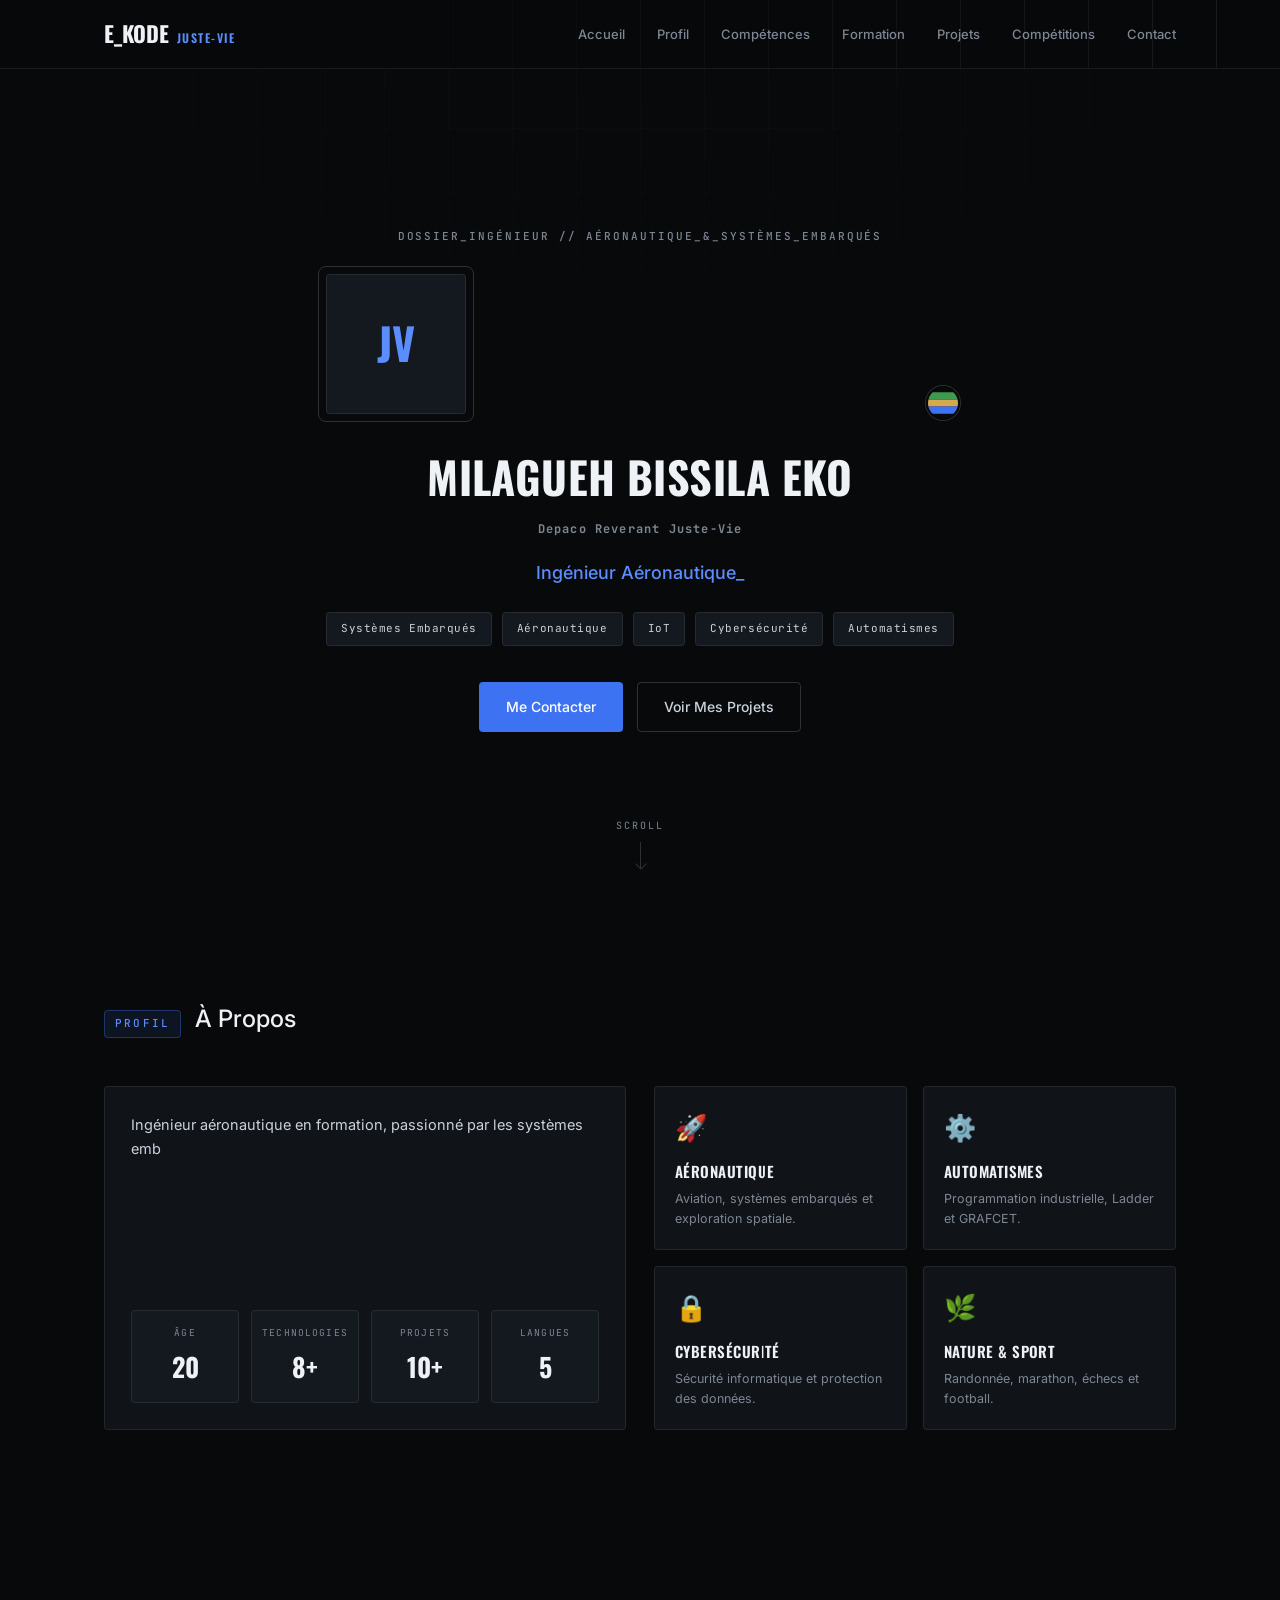
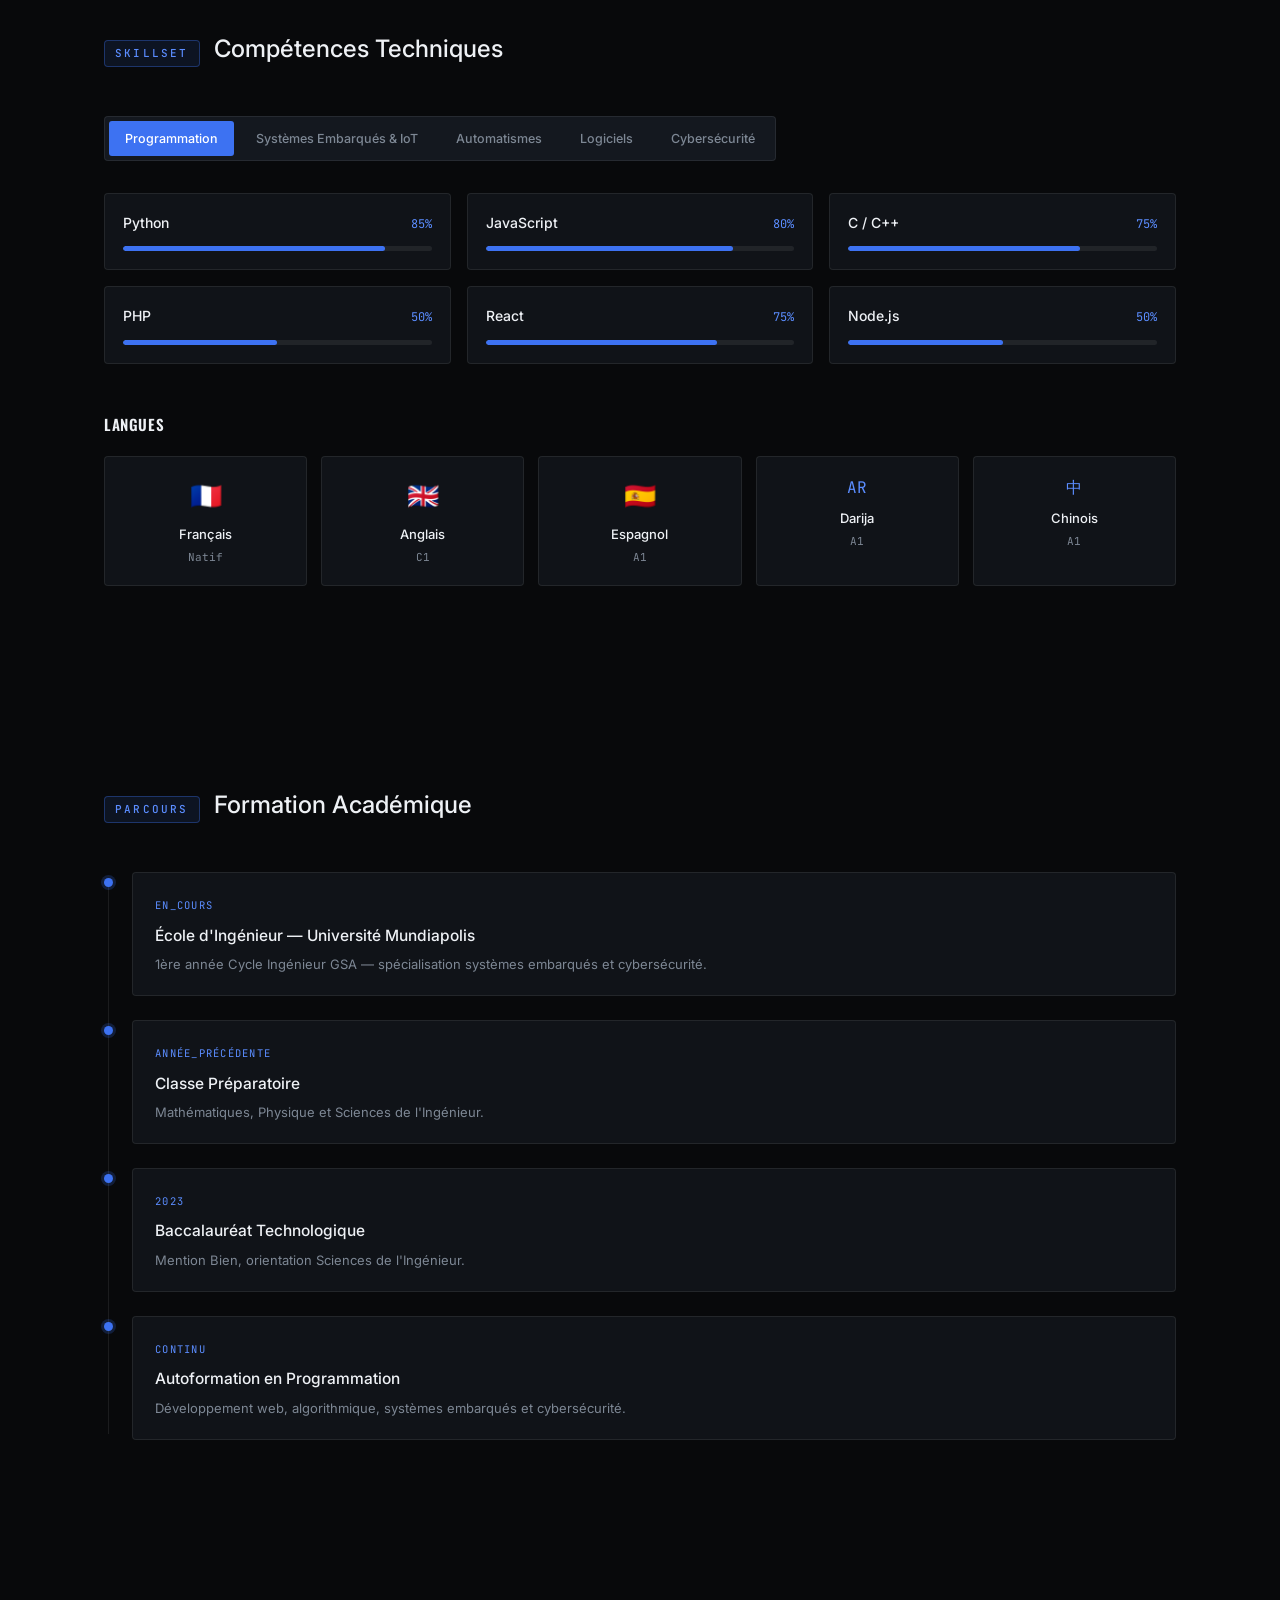
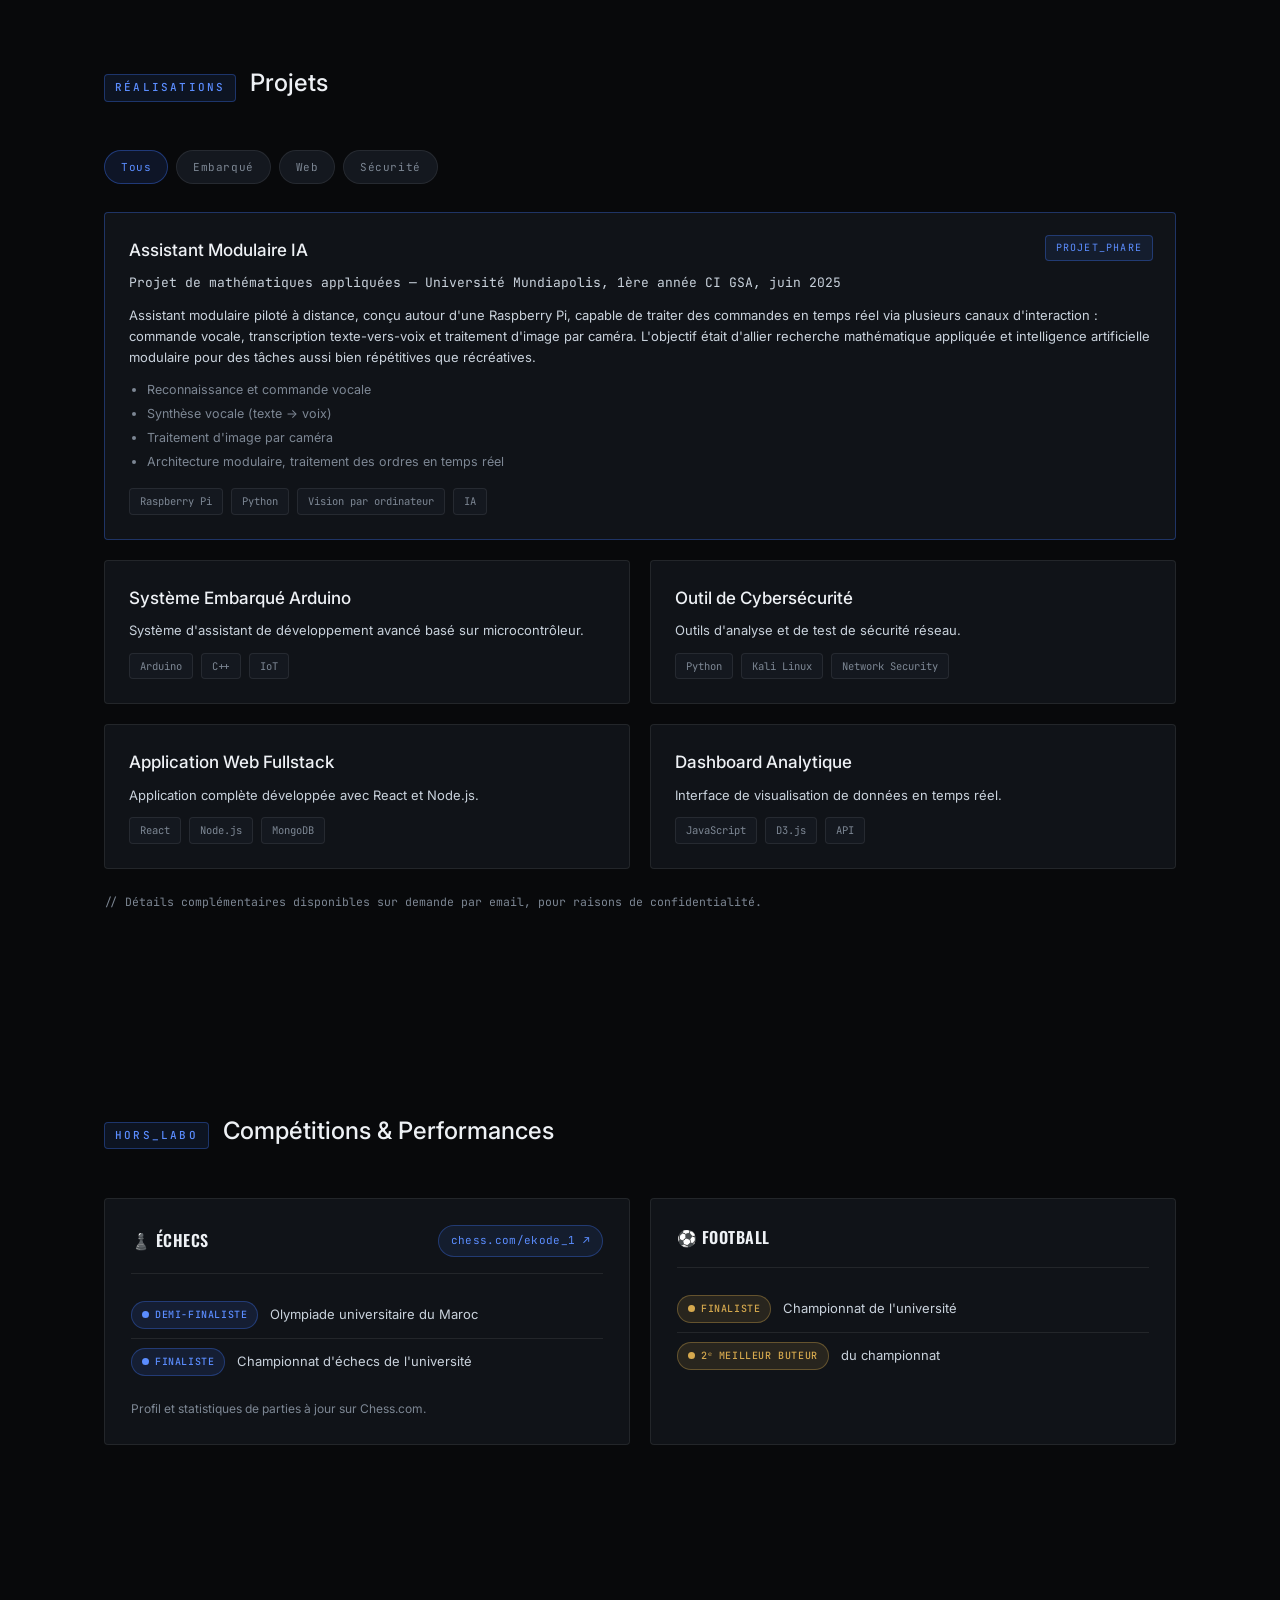
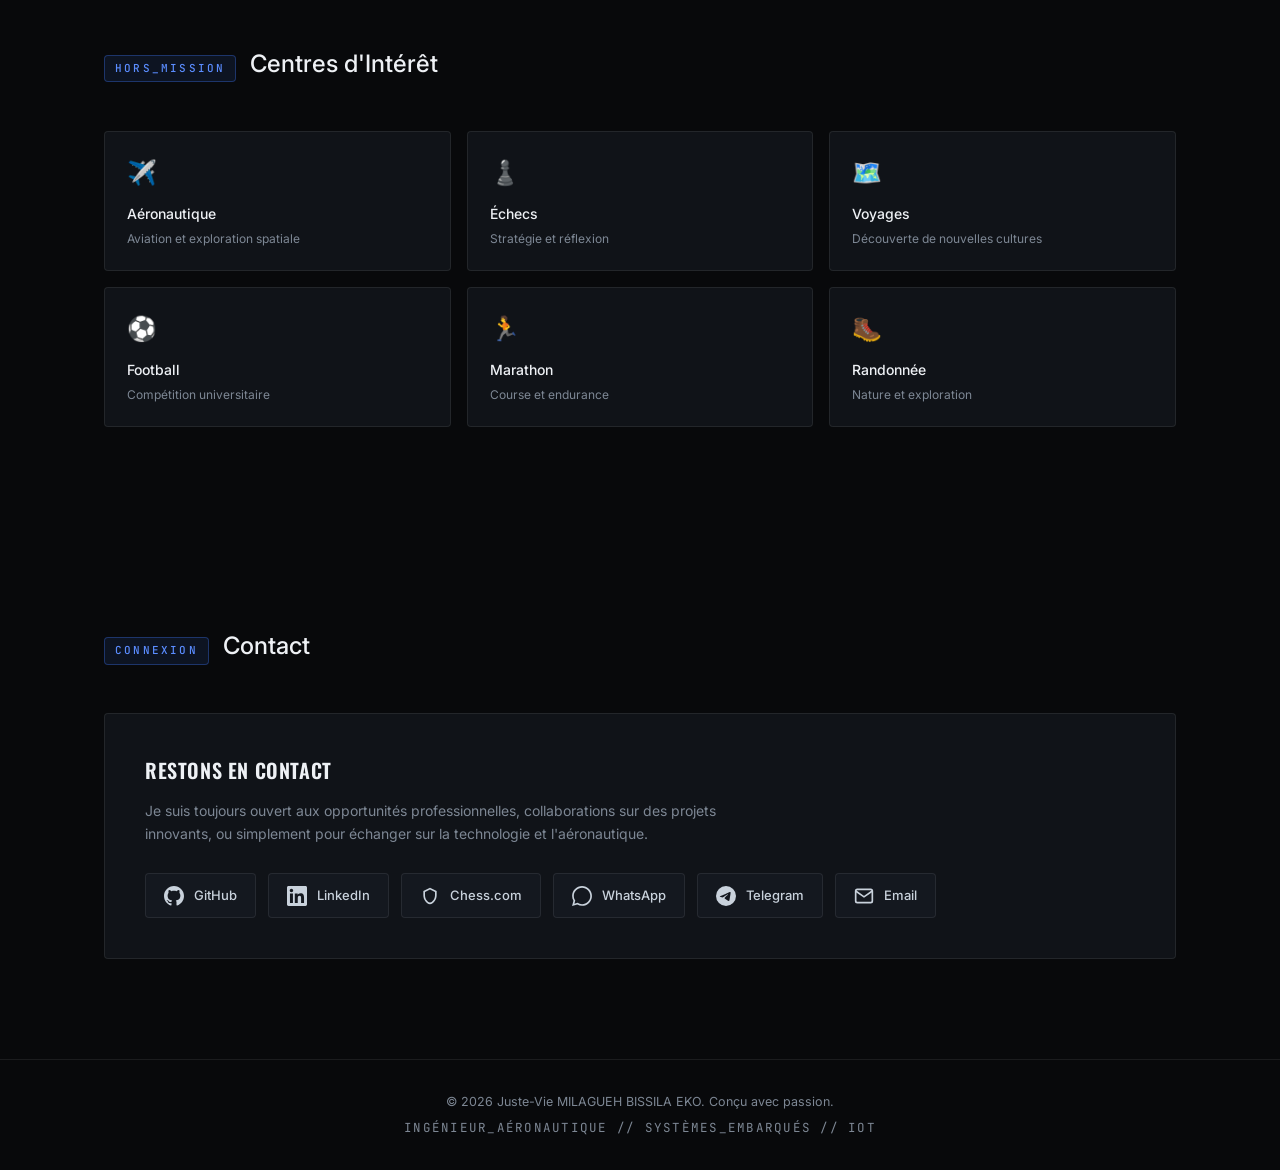
==== commit 91a3bfc5: "Update chess hobby link to new user profile" ====
--- a/index.html
+++ b/index.html
@@ -438,7 +438,7 @@
       <a href="https://fr.wikipedia.org/wiki/A%C3%A9ronautique" class="hobby-card panel" target="_blank" rel="noopener">
         <div class="hobby-icon">✈️</div><h3>Aéronautique</h3><p>Aviation et exploration spatiale</p>
       </a>
-      <a href="https://www.chess.com/member/ekode_1" class="hobby-card panel" target="_blank" rel="noopener">
+      <a href="https://www.chess.com/member/DarkEK_0" class="hobby-card panel" target="_blank" rel="noopener">
         <div class="hobby-icon">♟️</div><h3>Échecs</h3><p>Stratégie et réflexion</p>
       </a>
       <a href="https://fr.wikipedia.org/wiki/Voyage" class="hobby-card panel" target="_blank" rel="noopener">
--- a/style.css
+++ b/style.css
@@ -1,1072 +1,345 @@
-/* ===== Variables CSS ===== */
-:root {
-    --primary-color: #00d4ff;
-    --secondary-color: #ff6b35;
-    --accent-color: #f7931e;
-    --dark-bg: #0a0e27;
-    --darker-bg: #060818;
-    --card-bg: #1a1f3a;
-    --text-primary: #ffffff;
-    --text-secondary: #b8c5d6;
-    --text-muted: #6c7a89;
-    --success: #00ff88;
-    --gradient-tech: linear-gradient(135deg, #00d4ff 0%, #7b2cbf 100%);
-    --shadow-glow: 0 0 20px rgba(0, 212, 255, 0.3);
-    --transition: all 0.3s cubic-bezier(0.4, 0, 0.2, 1);
-}
-
-/* ===== Reset & Base ===== */
-* {
-    margin: 0;
-    padding: 0;
-    box-sizing: border-box;
-}
-
-html {
-    scroll-behavior: smooth;
-    font-size: 16px;
-}
-
-body {
-    font-family: 'Segoe UI', -apple-system, BlinkMacSystemFont, Roboto, 'Helvetica Neue', Arial, sans-serif;
-    background-color: var(--dark-bg);
-    color: var(--text-primary);
-    line-height: 1.6;
-    overflow-x: hidden;
-}
-
-::selection {
-    background-color: var(--primary-color);
-    color: var(--dark-bg);
-}
-
-/* ===== Navigation ===== */
-.main-nav {
-    position: fixed;
-    top: 0;
-    left: 0;
-    right: 0;
-    background: rgba(10, 14, 39, 0.95);
-    backdrop-filter: blur(10px);
-    z-index: 1000;
-    padding: 1rem 0;
-    border-bottom: 1px solid rgba(255, 255, 255, 0.1);
-    transition: var(--transition);
-}
-
-.nav-container {
-    max-width: 1200px;
-    margin: 0 auto;
-    padding: 0 2rem;
-    display: flex;
-    justify-content: space-between;
-    align-items: center;
-}
-
-.logo {
-    font-size: 1.5rem;
-    font-weight: 700;
-    background: var(--gradient-tech);
-    -webkit-background-clip: text;
-    -webkit-text-fill-color: transparent;
-    background-clip: text;
-}
-
-.nav-links {
-    display: flex;
-    gap: 2rem;
-    list-style: none;
-}
-
-.nav-links a {
-    color: var(--text-secondary);
-    text-decoration: none;
-    font-weight: 500;
-    transition: var(--transition);
-    position: relative;
-}
-
-.nav-links a::after {
-    content: '';
-    position: absolute;
-    bottom: -5px;
-    left: 0;
-    width: 0;
-    height: 2px;
-    background: var(--gradient-tech);
-    transition: var(--transition);
-}
-
-.nav-links a:hover {
-    color: var(--primary-color);
-}
-
-.nav-links a:hover::after {
-    width: 100%;
-}
-
-.mobile-menu-toggle {
-    display: none;
-    background: none;
-    border: none;
-    color: var(--text-primary);
-    font-size: 1.5rem;
-    cursor: pointer;
-}
-
-/* ===== Hero Section ===== */
-.hero-section {
-    position: relative;
-    min-height: 100vh;
-    display: flex;
-    align-items: center;
-    justify-content: center;
-    overflow: hidden;
-    padding-top: 80px;
-}
-
-.hero-background {
-    position: absolute;
-    top: 0;
-    left: 0;
-    width: 100%;
-    height: 100%;
-    background: radial-gradient(circle at 50% 50%, rgba(0, 212, 255, 0.1) 0%, transparent 50%);
-    z-index: 0;
-}
-
-#particles-canvas {
-    width: 100%;
-    height: 100%;
-}
-
-.hero-content {
-    position: relative;
-    z-index: 1;
-    text-align: center;
-    max-width: 900px;
-    padding: 2rem;
-}
-
-.profile-container {
-    position: relative;
-    margin-bottom: 2rem;
-}
-
-.profile-image-wrapper {
-    position: relative;
-    width: 200px;
-    height: 200px;
-    margin: 0 auto 1rem;
-}
-
-.profile-img {
-    width: 100%;
-    height: 100%;
-    border-radius: 50%;
-    object-fit: cover;
-    border: 4px solid var(--primary-color);
-    box-shadow: var(--shadow-glow);
-    position: relative;
-    z-index: 2;
-}
-
-.profile-ring {
-    position: absolute;
-    top: -10px;
-    left: -10px;
-    right: -10px;
-    bottom: -10px;
-    border: 2px solid var(--primary-color);
-    border-radius: 50%;
-    animation: rotate 10s linear infinite;
-    opacity: 0.5;
-}
-
-@keyframes rotate {
-    from { transform: rotate(0deg); }
-    to { transform: rotate(360deg); }
-}
-
-.nationality-badge {
-    position: absolute;
-    top: 10px;
-    right: -10px;
-    background: white;
-    border-radius: 50%;
-    padding: 5px;
-    box-shadow: 0 4px 16px rgba(0, 0, 0, 0.2);
-}
-
-.hero-title {
-    margin-bottom: 1rem;
-}
-
-.name-highlight {
-    display: block;
-    font-size: 2.5rem;
-    font-weight: 700;
-    background: var(--gradient-tech);
-    -webkit-background-clip: text;
-    -webkit-text-fill-color: transparent;
-    background-clip: text;
-    margin-bottom: 0.5rem;
-}
-
-.subtitle {
-    display: block;
-    font-size: 1.2rem;
-    color: var(--text-secondary);
-    font-weight: 400;
-}
-
-.profession {
-    font-size: 2rem;
-    margin-bottom: 2rem;
-    color: var(--text-primary);
-}
-
-.typing-text {
-    border-right: 3px solid var(--primary-color);
-    padding-right: 5px;
-    animation: blink 1s step-end infinite;
-}
-
-@keyframes blink {
-    50% { border-color: transparent; }
-}
-
-.cursor {
-    animation: blink 1s step-end infinite;
-    color: var(--primary-color);
-}
-
-.hero-tags {
-    display: flex;
-    flex-wrap: wrap;
-    gap: 1rem;
-    justify-content: center;
-    margin-bottom: 2rem;
-}
-
-.tag {
-    background: rgba(0, 212, 255, 0.1);
-    border: 1px solid var(--primary-color);
-    padding: 0.5rem 1rem;
-    border-radius: 25px;
-    font-size: 0.9rem;
-    color: var(--primary-color);
-    transition: var(--transition);
-}
-
-.tag:hover {
-    background: var(--primary-color);
-    color: var(--dark-bg);
-    transform: translateY(-2px);
-}
-
-.cta-buttons {
-    display: flex;
-    gap: 1rem;
-    justify-content: center;
-    flex-wrap: wrap;
-}
-
-.btn {
-    padding: 1rem 2rem;
-    border-radius: 8px;
-    text-decoration: none;
-    font-weight: 600;
-    transition: var(--transition);
-    border: 2px solid transparent;
-    cursor: pointer;
-}
-
-.btn-primary {
-    background: var(--gradient-tech);
-    color: white;
-    box-shadow: var(--shadow-glow);
-}
-
-.btn-primary:hover {
-    transform: translateY(-2px);
-    box-shadow: 0 0 30px rgba(0, 212, 255, 0.5);
-}
-
-.btn-secondary {
-    border-color: var(--primary-color);
-    color: var(--primary-color);
-    background: transparent;
-}
-
-.btn-secondary:hover {
-    background: var(--primary-color);
-    color: var(--dark-bg);
-    transform: translateY(-2px);
-}
-
-.scroll-indicator {
-    position: absolute;
-    bottom: 2rem;
-    left: 50%;
-    transform: translateX(-50%);
-    display: flex;
-    flex-direction: column;
-    align-items: center;
-    gap: 0.5rem;
-    color: var(--text-secondary);
-    font-size: 0.9rem;
-}
-
-.scroll-arrow {
-    width: 2px;
-    height: 40px;
-    background: var(--primary-color);
-    animation: scrollDown 2s infinite;
-}
-
-@keyframes scrollDown {
-    0%, 100% { transform: translateY(0); opacity: 0; }
-    50% { transform: translateY(20px); opacity: 1; }
-}
-
-/* ===== Container ===== */
-.container {
-    max-width: 1200px;
-    margin: 0 auto;
-    padding: 0 2rem;
-}
-
-/* ===== Section Styles ===== */
-section {
-    padding: 6rem 0;
-}
-
-.section-title {
-    font-size: 2.5rem;
-    margin-bottom: 3rem;
-    display: flex;
-    align-items: center;
-    gap: 1rem;
-}
-
-.title-number {
-    color: var(--primary-color);
-    font-family: 'Courier New', monospace;
-    font-size: 1.5rem;
-}
-
-/* ===== About Section ===== */
-.about-section {
-    background: var(--darker-bg);
-}
-
-.about-content {
-    display: grid;
-    grid-template-columns: 1fr 1fr;
-    gap: 3rem;
-    align-items: start;
-}
-
-.typewriter-bio {
-    font-size: 1.1rem;
-    line-height: 1.8;
-    color: var(--text-secondary);
-    border-left: 3px solid var(--primary-color);
-    padding-left: 1.5rem;
-    margin-bottom: 2rem;
-    min-height: 6em;
-}
-
-.stats-grid {
-    display: grid;
-    grid-template-columns: repeat(3, 1fr);
-    gap: 2rem;
-    margin-top: 2rem;
-}
-
-.stat-item {
-    text-align: center;
-    padding: 1.5rem;
-    background: var(--card-bg);
-    border-radius: 12px;
-    border: 1px solid rgba(255, 255, 255, 0.1);
-    transition: var(--transition);
-}
-
-.stat-item:hover {
-    transform: translateY(-5px);
-    box-shadow: var(--shadow-glow);
-    border-color: var(--primary-color);
-}
-
-.stat-number {
-    display: block;
-    font-size: 2.5rem;
-    font-weight: 700;
-    background: var(--gradient-tech);
-    -webkit-background-clip: text;
-    -webkit-text-fill-color: transparent;
-    background-clip: text;
-}
-
-.stat-label {
-    display: block;
-    color: var(--text-muted);
-    font-size: 0.9rem;
-    margin-top: 0.5rem;
-}
-
-.interests-grid {
-    display: grid;
-    grid-template-columns: repeat(2, 1fr);
-    gap: 1.5rem;
-}
-
-.interest-card {
-    background: var(--card-bg);
-    padding: 1.5rem;
-    border-radius: 12px;
-    border: 1px solid rgba(255, 255, 255, 0.1);
-    transition: var(--transition);
-}
-
-.interest-card:hover {
-    transform: translateY(-5px);
-    border-color: var(--primary-color);
-    box-shadow: var(--shadow-glow);
-}
-
-.interest-icon {
-    font-size: 2.5rem;
-    margin-bottom: 1rem;
-}
-
-.interest-card h3 {
-    color: var(--text-primary);
-    margin-bottom: 0.5rem;
-    font-size: 1.2rem;
-}
-
-.interest-card p {
-    color: var(--text-muted);
-    font-size: 0.9rem;
-}
-
-/* ===== Skills Section ===== */
-.skills-section {
-    background: var(--dark-bg);
-}
-
-.skills-nav {
-    display: flex;
-    gap: 1rem;
-    margin-bottom: 3rem;
-    overflow-x: auto;
-    padding-bottom: 1rem;
-}
-
-.skill-tab {
-    display: flex;
-    flex-direction: column;
-    align-items: center;
-    gap: 0.5rem;
-    padding: 1rem 1.5rem;
-    background: var(--card-bg);
-    border: 2px solid rgba(255, 255, 255, 0.1);
-    border-radius: 12px;
-    color: var(--text-secondary);
-    cursor: pointer;
-    transition: var(--transition);
-    font-size: 0.9rem;
-    white-space: nowrap;
-}
-
-.skill-tab svg {
-    width: 24px;
-    height: 24px;
-}
-
-.skill-tab:hover,
-.skill-tab.active {
-    background: var(--primary-color);
-    color: var(--dark-bg);
-    border-color: var(--primary-color);
-    transform: translateY(-2px);
-}
-
-.skills-content {
-    position: relative;
-}
-
-.skill-category {
-    display: none;
-}
-
-.skill-category.active {
-    display: block;
-    animation: fadeIn 0.5s ease-in;
-}
-
-@keyframes fadeIn {
-    from { opacity: 0; transform: translateY(20px); }
-    to { opacity: 1; transform: translateY(0); }
-}
-
-.skills-grid {
-    display: grid;
-    grid-template-columns: repeat(auto-fit, minmax(200px, 1fr));
-    gap: 2rem;
-}
-
-.skill-card {
-    background: var(--card-bg);
-    padding: 2rem;
-    border-radius: 12px;
-    border: 1px solid rgba(255, 255, 255, 0.1);
-    text-align: center;
-    transition: var(--transition);
-}
-
-.skill-card:hover {
-    transform: translateY(-10px);
-    border-color: var(--primary-color);
-    box-shadow: var(--shadow-glow);
-}
-
-.skill-card img {
-    width: 64px;
-    height: 64px;
-    margin-bottom: 1rem;
-    filter: drop-shadow(0 0 10px rgba(0, 212, 255, 0.3));
-}
-
-.skill-icon {
-    font-size: 3rem;
-    margin-bottom: 1rem;
-}
-
-.kali-icon {
-    width: 64px;
-    height: 64px;
-    margin: 0 auto 1rem;
-}
-
-.kali-icon svg {
-    width: 100%;
-    height: 100%;
-    fill: var(--primary-color);
-}
-
-.skill-card h3 {
-    margin-bottom: 1rem;
-    color: var(--text-primary);
-}
-
-.skill-bar {
-    width: 100%;
-    height: 8px;
-    background: rgba(255, 255, 255, 0.1);
-    border-radius: 4px;
-    overflow: hidden;
-}
-
-.skill-progress {
-    height: 100%;
-    background: var(--gradient-tech);
-    border-radius: 4px;
-    animation: loadBar 1.5s ease-out;
-}
-
-@keyframes loadBar {
-    from { width: 0; }
-}
-
-.languages-section {
-    margin-top: 4rem;
-    padding-top: 3rem;
-    border-top: 1px solid rgba(255, 255, 255, 0.1);
-}
-
-.subsection-title {
-    font-size: 1.8rem;
-    margin-bottom: 2rem;
-    color: var(--text-primary);
-}
-
-.languages-grid {
-    display: grid;
-    grid-template-columns: repeat(auto-fit, minmax(150px, 1fr));
-    gap: 2rem;
-}
-
-.language-card {
-    background: var(--card-bg);
-    padding: 2rem;
-    border-radius: 12px;
-    border: 1px solid rgba(255, 255, 255, 0.1);
-    text-align: center;
-    transition: var(--transition);
-}
-
-.language-card:hover {
-    transform: translateY(-5px);
-    border-color: var(--primary-color);
-    box-shadow: var(--shadow-glow);
-}
-
-.flag {
-    font-size: 3rem;
-    display: block;
-    margin-bottom: 1rem;
-}
-
-.language-card h4 {
-    color: var(--text-primary);
-    margin-bottom: 0.5rem;
-}
-
-.language-card p {
-    color: var(--text-muted);
-    font-size: 0.9rem;
-}
-
-/* ===== Education Section ===== */
-.education-section {
-    background: var(--darker-bg);
-}
-
-.timeline {
-    position: relative;
-    padding-left: 3rem;
-}
-
-.timeline::before {
-    content: '';
-    position: absolute;
-    left: 0;
-    top: 0;
-    bottom: 0;
-    width: 2px;
-    background: var(--gradient-tech);
-}
-
-.timeline-item {
-    position: relative;
-    margin-bottom: 3rem;
-}
-
-.timeline-marker {
-    position: absolute;
-    left: -3.5rem;
-    top: 0;
-    width: 20px;
-    height: 20px;
-    border-radius: 50%;
-    background: var(--primary-color);
-    border: 4px solid var(--darker-bg);
-    box-shadow: var(--shadow-glow);
-}
-
-.timeline-content {
-    background: var(--card-bg);
-    padding: 2rem;
-    border-radius: 12px;
-    border: 1px solid rgba(255, 255, 255, 0.1);
-    transition: var(--transition);
-}
-
-.timeline-content:hover {
-    transform: translateX(10px);
-    border-color: var(--primary-color);
-    box-shadow: var(--shadow-glow);
-}
-
-.timeline-date {
-    display: inline-block;
-    padding: 0.25rem 0.75rem;
-    background: var(--primary-color);
-    color: var(--dark-bg);
-    border-radius: 20px;
-    font-size: 0.85rem;
-    font-weight: 600;
-    margin-bottom: 1rem;
-}
-
-.timeline-content h3 {
-    color: var(--text-primary);
-    margin-bottom: 0.5rem;
-    font-size: 1.3rem;
-}
-
-.timeline-content p {
-    color: var(--text-muted);
-    line-height: 1.6;
-}
-
-/* ===== Projects Section ===== */
-.projects-section {
-    background: var(--dark-bg);
-}
-
-.projects-filter {
-    display: flex;
-    gap: 1rem;
-    justify-content: center;
-    margin-bottom: 3rem;
-    flex-wrap: wrap;
-}
-
-.filter-btn {
-    padding: 0.75rem 1.5rem;
-    background: var(--card-bg);
-    border: 2px solid rgba(255, 255, 255, 0.1);
-    border-radius: 25px;
-    color: var(--text-secondary);
-    cursor: pointer;
-    transition: var(--transition);
-    font-weight: 500;
-}
-
-.filter-btn:hover,
-.filter-btn.active {
-    background: var(--primary-color);
-    color: var(--dark-bg);
-    border-color: var(--primary-color);
-    transform: translateY(-2px);
-}
-
-.projects-grid {
-    display: grid;
-    grid-template-columns: repeat(auto-fit, minmax(300px, 1fr));
-    gap: 2rem;
-    margin-bottom: 2rem;
-}
-
-.project-card {
-    background: var(--card-bg);
-    border-radius: 12px;
-    overflow: hidden;
-    border: 1px solid rgba(255, 255, 255, 0.1);
-    transition: var(--transition);
-}
-
-.project-card:hover {
-    transform: translateY(-10px);
-    box-shadow: var(--shadow-glow);
-    border-color: var(--primary-color);
-}
-
-.project-image {
-    position: relative;
-    height: 200px;
-    background: var(--gradient-tech);
-    overflow: hidden;
-}
-
-.project-overlay {
-    position: absolute;
-    inset: 0;
-    background: rgba(0, 0, 0, 0.8);
-    display: flex;
-    align-items: center;
-    justify-content: center;
-    opacity: 0;
-    transition: var(--transition);
-}
-
-.project-card:hover .project-overlay {
-    opacity: 1;
-}
-
-.project-btn {
-    padding: 0.75rem 1.5rem;
-    background: var(--primary-color);
-    color: var(--dark-bg);
-    border: none;
-    border-radius: 8px;
-    font-weight: 600;
-    cursor: pointer;
-    transition: var(--transition);
-}
-
-.project-btn:hover {
-    transform: scale(1.05);
-    box-shadow: 0 0 20px rgba(0, 212, 255, 0.5);
-}
-
-.project-info {
-    padding: 1.5rem;
-}
-
-.project-info h3 {
-    color: var(--text-primary);
-    margin-bottom: 0.75rem;
-    font-size: 1.2rem;
-}
-
-.project-info p {
-    color: var(--text-muted);
-    margin-bottom: 1rem;
-    line-height: 1.6;
-}
-
-.project-tags {
-    display: flex;
-    gap: 0.5rem;
-    flex-wrap: wrap;
-}
-
-.project-tags span {
-    padding: 0.25rem 0.75rem;
-    background: rgba(0, 212, 255, 0.1);
-    border: 1px solid var(--primary-color);
-    border-radius: 15px;
-    font-size: 0.8rem;
-    color: var(--primary-color);
-}
-
-.projects-note {
-    text-align: center;
-    color: var(--text-muted);
-    font-style: italic;
-    padding: 1rem;
-    background: var(--card-bg);
-    border-radius: 8px;
-    border-left: 4px solid var(--secondary-color);
-}
-
-/* ===== Hobbies Section ===== */
-.hobbies-section {
-    background: var(--darker-bg);
-}
-
-.hobbies-grid {
-    display: grid;
-    grid-template-columns: repeat(auto-fit, minmax(250px, 1fr));
-    gap: 2rem;
-}
-
-.hobby-card {
-    background: var(--card-bg);
-    padding: 2rem;
-    border-radius: 12px;
-    border: 1px solid rgba(255, 255, 255, 0.1);
-    text-align: center;
-    text-decoration: none;
-    color: inherit;
-    transition: var(--transition);
-}
-
-.hobby-card:hover {
-    transform: translateY(-10px);
-    border-color: var(--secondary-color);
-    box-shadow: 0 8px 32px rgba(255, 107, 53, 0.3);
-}
-
-.hobby-icon {
-    font-size: 3rem;
-    margin-bottom: 1rem;
-}
-
-.hobby-card h3 {
-    color: var(--text-primary);
-    margin-bottom: 0.5rem;
-    font-size: 1.2rem;
-}
-
-.hobby-card p {
-    color: var(--text-muted);
-    font-size: 0.9rem;
-}
-
-/* ===== Contact Section ===== */
-.contact-section {
-    background: var(--dark-bg);
-}
-
-.contact-content {
-    text-align: center;
-    max-width: 800px;
-    margin: 0 auto;
-}
-
-.contact-info h3 {
-    font-size: 2rem;
-    margin-bottom: 1rem;
-    background: var(--gradient-tech);
-    -webkit-background-clip: text;
-    -webkit-text-fill-color: transparent;
-    background-clip: text;
-}
-
-.contact-info p {
-    color: var(--text-secondary);
-    font-size: 1.1rem;
-    line-height: 1.8;
-    margin-bottom: 3rem;
-}
-
-.social-links {
-    display: grid;
-    grid-template-columns: repeat(auto-fit, minmax(200px, 1fr));
-    gap: 1.5rem;
-}
-
-.social-link {
-    display: flex;
-    align-items: center;
-    gap: 1rem;
-    padding: 1.5rem;
-    background: var(--card-bg);
-    border: 2px solid rgba(255, 255, 255, 0.1);
-    border-radius: 12px;
-    color: var(--text-primary);
-    text-decoration: none;
-    transition: var(--transition);
-}
-
-.social-link:hover {
-    transform: translateY(-5px);
-    box-shadow: var(--shadow-glow);
-}
-
-.social-link.github:hover {
-    border-color: #333;
-    background: rgba(51, 51, 51, 0.2);
-}
-
-.social-link.whatsapp:hover {
-    border-color: #25D366;
-    background: rgba(37, 211, 102, 0.1);
-}
-
-.social-link.telegram:hover {
-    border-color: #0088cc;
-    background: rgba(0, 136, 204, 0.1);
-}
-
-.social-link.email:hover {
-    border-color: var(--secondary-color);
-    background: rgba(255, 107, 53, 0.1);
-}
-
-.social-link svg {
-    flex-shrink: 0;
-}
-
-.social-link span {
-    font-weight: 600;
-}
-
-/* ===== Footer ===== */
-.main-footer {
-    background: var(--darker-bg);
-    padding: 3rem 0;
-    text-align: center;
-    border-top: 1px solid rgba(255, 255, 255, 0.1);
-}
-
-.main-footer p {
-    color: var(--text-muted);
-    margin-bottom: 0.5rem;
-}
-
-.footer-tagline {
-    color: var(--text-secondary);
-    font-size: 0.9rem;
-}
-
-/* ===== Responsive Design ===== */
-@media (max-width: 768px) {
-    .nav-links {
-        display: none;
-    }
-    
-    .mobile-menu-toggle {
-        display: block;
-    }
-    
-    .hero-content {
-        padding: 1rem;
-    }
-    
-    .name-highlight {
-        font-size: 2rem;
-    }
-    
-    .profession {
-        font-size: 1.5rem;
-    }
-    
-    .about-content {
-        grid-template-columns: 1fr;
-    }
-    
-    .stats-grid {
-        grid-template-columns: 1fr;
-    }
-    
-    .interests-grid {
-        grid-template-columns: 1fr;
-    }
-    
-    .skills-nav {
-        flex-wrap: wrap;
-        justify-content: center;
-    }
-    
-    .skills-grid {
-        grid-template-columns: 1fr;
-    }
-    
-    .timeline {
-        padding-left: 2rem;
-    }
-    
-    .timeline-marker {
-        left: -2.5rem;
-    }
-    
-    .projects-grid {
-        grid-template-columns: 1fr;
-    }
-    
-    .hobbies-grid {
-        grid-template-columns: 1fr;
-    }
-    
-    .social-links {
-        grid-template-columns: 1fr;
-    }
-    
-    .section-title {
-        font-size: 2rem;
-    }
-}
-
-@media (max-width: 480px) {
-    .container {
-        padding: 0 1rem;
-    }
-    
-    .name-highlight {
-        font-size: 1.5rem;
-    }
-    
-    .subtitle {
-        font-size: 1rem;
-    }
-    
-    .profession {
-        font-size: 1.3rem;
-    }
-    
-    .cta-buttons {
-        flex-direction: column;
-    }
-    
-    .btn {
-        width: 100%;
-    }
-}
+@import url('https://fonts.googleapis.com/css2?family=Oswald:wght@500;600;700&family=Inter:wght@400;500;600&family=JetBrains+Mono:wght@400;500;600&display=swap');
+
+:root{
+  --noir:         #08090b;
+  --panneau:      #101318;
+  --panneau-2:    #14181f;
+  --ligne:        rgba(255,255,255,0.08);
+  --ligne-vive:   rgba(255,255,255,0.16);
+  --texte:        #c9d2dc;
+  --texte-att:    #7d8794;
+  --bleu:         #3d72f2;
+  --bleu-vif:     #5b8dff;
+  --vert:         #37c98f;
+  --rouge:        #e0566c;
+  --or:           #d6a94e;
+  --gris:         #454c57;
+  --blanc:        #eef1f5;
+  --rayon:        4px;
+}
+
+*{ margin:0; padding:0; box-sizing:border-box; }
+
+html{ scroll-behavior:smooth; }
+
+body{
+  background:var(--noir);
+  color:var(--texte);
+  font-family:'Inter', sans-serif;
+  font-size:14px;
+  line-height:1.6;
+  overflow-x:hidden;
+}
+
+a{ color:inherit; text-decoration:none; }
+ul{ list-style:none; }
+
+.container{ max-width:1120px; margin:0 auto; padding:0 24px; }
+
+.section{ padding:100px 0; position:relative; }
+
+/* ---------- Fond décoratif global ---------- */
+.bg-grid{
+  position:fixed; inset:0; z-index:0; pointer-events:none;
+  background-image:
+    linear-gradient(var(--ligne) 1px, transparent 1px),
+    linear-gradient(90deg, var(--ligne) 1px, transparent 1px);
+  background-size:64px 64px;
+  mask-image:radial-gradient(ellipse 80% 60% at 50% 0%, black 0%, transparent 70%);
+  opacity:.35;
+}
+
+section, nav, footer{ position:relative; z-index:1; }
+
+/* ---------- Titres de section ---------- */
+.section-title{
+  font-family:'Inter', sans-serif;
+  font-size:24px;
+  font-weight:500;
+  color:var(--blanc);
+  margin-bottom:48px;
+  display:flex;
+  align-items:baseline;
+  gap:14px;
+}
+.title-tag{
+  font-family:'JetBrains Mono', monospace;
+  font-size:11px;
+  font-weight:500;
+  letter-spacing:.2em;
+  color:var(--bleu-vif);
+  background:rgba(61,114,242,.1);
+  border:1px solid rgba(61,114,242,.35);
+  padding:4px 10px;
+  border-radius:var(--rayon);
+}
+
+.panel{
+  background:var(--panneau);
+  border:1px solid var(--ligne);
+  border-radius:var(--rayon);
+}
+
+/* ---------- NAVIGATION ---------- */
+.main-nav{
+  position:fixed; top:0; left:0; right:0; z-index:100;
+  background:rgba(8,9,11,.85);
+  backdrop-filter:blur(10px);
+  border-bottom:1px solid var(--ligne);
+  overflow:hidden;
+}
+.nav-grid-pattern{
+  position:absolute; inset:0;
+  background-image:linear-gradient(90deg, var(--ligne) 1px, transparent 1px);
+  background-size:64px 100%;
+  mask-image:linear-gradient(to left, black 0%, transparent 75%);
+}
+.nav-container{
+  max-width:1120px; margin:0 auto; padding:0 24px;
+  height:68px; display:flex; align-items:center; justify-content:space-between;
+}
+.logo{ display:flex; align-items:baseline; gap:8px; }
+.logo-main{ font-family:'Oswald',sans-serif; font-weight:700; font-size:22px; color:var(--blanc); }
+.logo-tag{ font-family:'Oswald',sans-serif; font-weight:600; font-size:12px; letter-spacing:.12em; color:var(--bleu-vif); }
+.nav-links{ display:flex; gap:32px; }
+.nav-links a{
+  font-family:'Inter',sans-serif; font-size:13px; font-weight:500;
+  color:var(--texte-att); transition:color .2s;
+}
+.nav-links a:hover{ color:var(--blanc); }
+.mobile-menu-toggle{
+  display:none; background:none; border:1px solid var(--ligne); color:var(--texte);
+  font-size:18px; padding:6px 10px; border-radius:var(--rayon); cursor:pointer;
+}
+
+/* ---------- HERO ---------- */
+.hero-section{
+  min-height:100vh; display:flex; flex-direction:column; align-items:center; justify-content:center;
+  text-align:center; padding:120px 24px 60px;
+}
+.hero-eyebrow{
+  font-family:'JetBrains Mono', monospace; font-size:11px; font-weight:500;
+  letter-spacing:.18em; color:var(--texte-att); margin-bottom:28px;
+}
+.profile-container{ position:relative; margin-bottom:28px; }
+.profile-image-wrapper{ position:relative; width:140px; height:140px; }
+.profile-initials{
+  width:140px; height:140px; border-radius:var(--rayon);
+  background:var(--panneau-2); border:1px solid var(--ligne);
+  display:flex; align-items:center; justify-content:center;
+  font-family:'Oswald',sans-serif; font-size:44px; font-weight:700; color:var(--bleu-vif);
+}
+.profile-ring{
+  position:absolute; inset:-8px; border:1px solid var(--ligne-vive); border-radius:calc(var(--rayon) + 4px);
+}
+.nationality-badge{
+  position:absolute; bottom:-6px; right:-6px; border-radius:50%;
+  border:2px solid var(--noir); box-shadow:0 0 0 1px var(--ligne-vive);
+}
+.hero-title{ margin-bottom:6px; }
+.name-highlight{
+  display:block; font-family:'Oswald',sans-serif; font-weight:700;
+  font-size:clamp(28px,5vw,44px); color:var(--blanc); letter-spacing:.01em;
+}
+.subtitle{
+  display:block; font-family:'JetBrains Mono', monospace; font-size:12px;
+  letter-spacing:.1em; color:var(--texte-att); margin-top:8px;
+}
+.profession{
+  font-family:'Inter',sans-serif; font-weight:500; font-size:18px;
+  color:var(--bleu-vif); margin:20px 0 24px;
+}
+.cursor{ animation:blink 1s step-end infinite; }
+@keyframes blink{ 50%{ opacity:0; } }
+
+.hero-tags{ display:flex; flex-wrap:wrap; gap:10px; justify-content:center; margin-bottom:36px; }
+.tag{
+  font-family:'JetBrains Mono', monospace; font-size:11px; letter-spacing:.05em;
+  color:var(--texte); background:var(--panneau-2); border:1px solid var(--ligne);
+  padding:7px 14px; border-radius:var(--rayon);
+}
+
+.cta-buttons{ display:flex; gap:14px; flex-wrap:wrap; justify-content:center; }
+.btn{
+  font-family:'Inter',sans-serif; font-weight:500; font-size:14px;
+  padding:13px 26px; border-radius:var(--rayon); transition:transform .18s, background .18s, color .18s;
+  border:1px solid transparent; display:inline-block;
+}
+.btn:hover{ transform:translateY(-1px); }
+.btn-primary{ background:var(--bleu); color:#fff; }
+.btn-primary:hover{ background:var(--bleu-vif); }
+.btn-secondary{ background:transparent; border-color:var(--ligne-vive); color:var(--texte); }
+.btn-secondary:hover{ border-color:var(--bleu-vif); color:var(--bleu-vif); }
+
+.scroll-indicator{
+  position:absolute; bottom:32px; left:50%; transform:translateX(-50%);
+  display:flex; flex-direction:column; align-items:center; gap:8px;
+  font-family:'JetBrains Mono', monospace; font-size:10px; letter-spacing:.2em; color:var(--texte-att);
+}
+.scroll-arrow{ width:1px; height:26px; background:var(--ligne-vive); position:relative; }
+.scroll-arrow::after{
+  content:''; position:absolute; bottom:0; left:-3px; width:7px; height:7px;
+  border-right:1px solid var(--ligne-vive); border-bottom:1px solid var(--ligne-vive); transform:rotate(45deg);
+}
+
+/* ---------- ABOUT ---------- */
+.about-content{ display:grid; grid-template-columns:1fr 1fr; gap:28px; align-items:stretch; }
+.about-text{ padding:26px; display:flex; flex-direction:column; justify-content:space-between; gap:24px; }
+.typewriter-bio{ font-size:14.5px; color:var(--texte); min-height:96px; }
+.stats-grid{ display:grid; grid-template-columns:repeat(4,1fr); gap:12px; }
+.stat-card{
+  background:var(--panneau-2); border:1px solid var(--ligne); border-radius:var(--rayon);
+  padding:14px 8px; text-align:center; display:flex; flex-direction:column; gap:6px;
+}
+.stat-label{ font-family:'JetBrains Mono',monospace; font-size:9.5px; letter-spacing:.12em; color:var(--texte-att); }
+.stat-number{ font-family:'Oswald',sans-serif; font-weight:700; font-size:26px; color:var(--blanc); }
+
+.interests-grid{ display:grid; grid-template-columns:1fr 1fr; gap:16px; height:100%; }
+.interest-card{ padding:20px; }
+.interest-icon{ font-size:26px; margin-bottom:10px; }
+.interest-card h3{ font-family:'Oswald',sans-serif; font-weight:600; font-size:15px; text-transform:uppercase; letter-spacing:.03em; color:var(--blanc); margin-bottom:6px; }
+.interest-card p{ font-size:12.5px; color:var(--texte-att); }
+
+/* ---------- SKILLS ---------- */
+.skills-nav{ display:flex; flex-wrap:wrap; gap:6px; background:var(--panneau-2); padding:4px; border-radius:var(--rayon); border:1px solid var(--ligne); margin-bottom:32px; width:fit-content; }
+.skill-tab{
+  font-family:'Inter',sans-serif; font-size:12.5px; font-weight:500; color:var(--texte-att);
+  background:transparent; border:none; padding:10px 16px; border-radius:calc(var(--rayon) - 1px); cursor:pointer;
+  transition:background .18s, color .18s;
+}
+.skill-tab:hover{ color:var(--texte); }
+.skill-tab.active{ background:var(--bleu); color:#fff; }
+
+.category-note{ font-size:12.5px; color:var(--texte-att); margin-bottom:18px; }
+
+.skill-category{ display:none; }
+.skill-category.active{ display:block; }
+.skills-grid{ display:grid; grid-template-columns:repeat(3,1fr); gap:16px; }
+.skill-card{ padding:18px; }
+.skill-head{ display:flex; justify-content:space-between; align-items:baseline; margin-bottom:12px; }
+.skill-card h3{ font-family:'Inter',sans-serif; font-weight:500; font-size:14px; color:var(--blanc); }
+.skill-value{ font-family:'JetBrains Mono',monospace; font-size:12px; color:var(--bleu-vif); }
+.skill-bar{ height:5px; background:rgba(255,255,255,.07); border-radius:var(--rayon); overflow:hidden; }
+.skill-progress{ height:100%; background:var(--bleu); border-radius:var(--rayon); }
+.skill-desc{ font-size:11.5px; color:var(--texte-att); margin-top:10px; }
+
+.subsection-title{
+  font-family:'Oswald',sans-serif; font-weight:600; font-size:15px; text-transform:uppercase;
+  letter-spacing:.04em; color:var(--blanc); margin:48px 0 20px;
+}
+.languages-grid{ display:grid; grid-template-columns:repeat(5,1fr); gap:14px; }
+.language-card{ padding:18px; text-align:center; }
+.flag{ font-size:26px; display:block; margin-bottom:8px; }
+.flag-text{ font-family:'JetBrains Mono',monospace; font-size:16px; color:var(--bleu-vif); display:block; margin-bottom:8px; }
+.language-card h4{ font-family:'Inter',sans-serif; font-size:13px; font-weight:500; color:var(--blanc); }
+.language-card p{ font-family:'JetBrains Mono',monospace; font-size:11px; color:var(--texte-att); margin-top:4px; }
+
+/* ---------- FORMATION ---------- */
+.timeline{ position:relative; padding-left:28px; }
+.timeline::before{ content:''; position:absolute; left:4px; top:6px; bottom:6px; width:1px; background:var(--ligne); }
+.timeline-item{ position:relative; margin-bottom:24px; }
+.timeline-marker{ position:absolute; left:-28px; top:6px; width:9px; height:9px; border-radius:50%; background:var(--bleu); box-shadow:0 0 0 3px rgba(61,114,242,.2); }
+.timeline-content{ padding:20px 22px; border-bottom:1px solid var(--ligne); }
+.timeline-date{
+  font-family:'JetBrains Mono',monospace; font-size:10.5px; letter-spacing:.12em; color:var(--bleu-vif);
+  text-transform:uppercase;
+}
+.timeline-content h3{ font-family:'Inter',sans-serif; font-weight:500; font-size:15.5px; color:var(--blanc); margin:8px 0 6px; }
+.timeline-content p{ font-size:13px; color:var(--texte-att); }
+
+/* ---------- PROJETS ---------- */
+.projects-filter{ display:flex; gap:8px; margin-bottom:28px; flex-wrap:wrap; }
+.filter-btn{
+  font-family:'JetBrains Mono',monospace; font-size:11px; letter-spacing:.05em;
+  background:var(--panneau-2); border:1px solid var(--ligne); color:var(--texte-att);
+  padding:9px 16px; border-radius:20px; cursor:pointer; transition:.18s;
+}
+.filter-btn:hover{ border-color:var(--ligne-vive); color:var(--texte); }
+.filter-btn.active{ background:rgba(61,114,242,.12); border-color:rgba(61,114,242,.4); color:var(--bleu-vif); }
+
+.projects-grid{ display:grid; grid-template-columns:repeat(2,1fr); gap:20px; }
+.project-card{ padding:24px; position:relative; }
+.project-card.featured{ grid-column:1 / -1; border-color:rgba(61,114,242,.35); }
+.project-badge{
+  position:absolute; top:22px; right:22px;
+  font-family:'JetBrains Mono',monospace; font-size:10px; letter-spacing:.12em;
+  color:var(--bleu-vif); background:rgba(61,114,242,.1); border:1px solid rgba(61,114,242,.35);
+  padding:4px 10px; border-radius:var(--rayon);
+}
+.project-info h3{ font-family:'Inter',sans-serif; font-weight:500; font-size:17px; color:var(--blanc); margin-bottom:8px; }
+.project-context{ font-family:'JetBrains Mono',monospace; font-size:11px; color:var(--texte-att); margin-bottom:12px; }
+.project-info > p{ font-size:13px; color:var(--texte); margin-bottom:12px; }
+.project-features{ margin:0 0 16px 18px; }
+.project-features li{ list-style:disc; font-size:12.5px; color:var(--texte-att); margin-bottom:4px; }
+.project-tags{ display:flex; flex-wrap:wrap; gap:8px; }
+.project-tags span{
+  font-family:'JetBrains Mono',monospace; font-size:10.5px; color:var(--texte-att);
+  background:var(--panneau-2); border:1px solid var(--ligne); padding:4px 10px; border-radius:var(--rayon);
+}
+.projects-note{ margin-top:24px; font-family:'JetBrains Mono',monospace; font-size:11.5px; color:var(--texte-att); }
+
+/* ---------- COMPÉTITIONS ---------- */
+.competitions-grid{ display:grid; grid-template-columns:1fr 1fr; gap:20px; }
+.competition-panel{ padding:26px; }
+.competition-head{ display:flex; align-items:center; justify-content:space-between; flex-wrap:wrap; gap:10px; margin-bottom:18px; border-bottom:1px solid var(--ligne); padding-bottom:16px; }
+.competition-head h3{ font-family:'Oswald',sans-serif; font-weight:600; font-size:16px; color:var(--blanc); text-transform:uppercase; letter-spacing:.03em; }
+.chip{
+  font-family:'JetBrains Mono',monospace; font-size:11px; letter-spacing:.03em;
+  padding:6px 12px; border-radius:20px;
+}
+.chip-link{ background:rgba(61,114,242,.1); border:1px solid rgba(61,114,242,.35); color:var(--bleu-vif); transition:.18s; }
+.chip-link:hover{ background:rgba(61,114,242,.18); }
+.achievement-list li{ display:flex; align-items:center; gap:12px; font-size:13px; color:var(--texte); padding:9px 0; border-bottom:1px solid var(--ligne); }
+.achievement-list li:last-child{ border-bottom:none; }
+.badge{
+  font-family:'JetBrains Mono',monospace; font-size:10px; letter-spacing:.06em; font-weight:500;
+  padding:5px 10px; border-radius:20px; white-space:nowrap; display:inline-flex; align-items:center; gap:6px;
+}
+.badge::before{ content:''; width:7px; height:7px; border-radius:50%; background:currentColor; }
+.badge-blue{ color:var(--bleu-vif); background:rgba(61,114,242,.12); border:1px solid rgba(61,114,242,.35); }
+.badge-gold{ color:var(--or); background:rgba(214,169,78,.12); border:1px solid rgba(214,169,78,.35); }
+.competition-note{ margin-top:14px; font-size:12px; color:var(--texte-att); }
+
+/* ---------- LOISIRS ---------- */
+.hobbies-grid{ display:grid; grid-template-columns:repeat(3,1fr); gap:16px; }
+.hobby-card{ padding:22px; transition:border-color .18s, transform .18s; }
+.hobby-card:hover{ border-color:var(--ligne-vive); transform:translateY(-2px); }
+.hobby-icon{ font-size:24px; margin-bottom:10px; }
+.hobby-card h3{ font-family:'Inter',sans-serif; font-weight:500; font-size:14px; color:var(--blanc); margin-bottom:4px; }
+.hobby-card p{ font-size:12px; color:var(--texte-att); }
+
+/* ---------- CONTACT ---------- */
+.contact-content{ padding:40px; text-align:left; }
+.contact-content h3{ font-family:'Oswald',sans-serif; font-weight:600; font-size:20px; text-transform:uppercase; letter-spacing:.03em; color:var(--blanc); margin-bottom:14px; }
+.contact-content > p{ font-size:14px; color:var(--texte-att); max-width:620px; margin-bottom:28px; }
+.social-links{ display:flex; flex-wrap:wrap; gap:12px; }
+.social-link{
+  display:flex; align-items:center; gap:10px; padding:11px 18px;
+  background:var(--panneau-2); border:1px solid var(--ligne); border-radius:var(--rayon);
+  font-size:13px; font-weight:500; color:var(--texte); transition:.18s;
+}
+.social-link:hover{ border-color:var(--bleu-vif); color:var(--bleu-vif); transform:translateY(-1px); }
+
+/* ---------- FOOTER ---------- */
+.main-footer{ border-top:1px solid var(--ligne); padding:32px 0; text-align:center; }
+.main-footer p{ font-size:12.5px; color:var(--texte-att); }
+.footer-tagline{ font-family:'JetBrains Mono',monospace; font-size:10.5px; letter-spacing:.1em; margin-top:6px; }
+
+/* ---------- RESPONSIVE ---------- */
+@media (max-width:860px){
+  .about-content, .competitions-grid, .projects-grid{ grid-template-columns:1fr; }
+  .project-card.featured{ grid-column:auto; }
+  .skills-grid{ grid-template-columns:repeat(2,1fr); }
+  .languages-grid{ grid-template-columns:repeat(3,1fr); }
+  .hobbies-grid{ grid-template-columns:repeat(2,1fr); }
+  .interests-grid{ grid-template-columns:1fr 1fr; }
+}
+@media (max-width:640px){
+  .nav-links{ display:none; }
+  .mobile-menu-toggle{ display:block; }
+  .stats-grid{ grid-template-columns:repeat(2,1fr); }
+  .skills-grid{ grid-template-columns:1fr; }
+  .languages-grid{ grid-template-columns:repeat(2,1fr); }
+  .hobbies-grid{ grid-template-columns:1fr; }
+  .section{ padding:70px 0; }
+}
